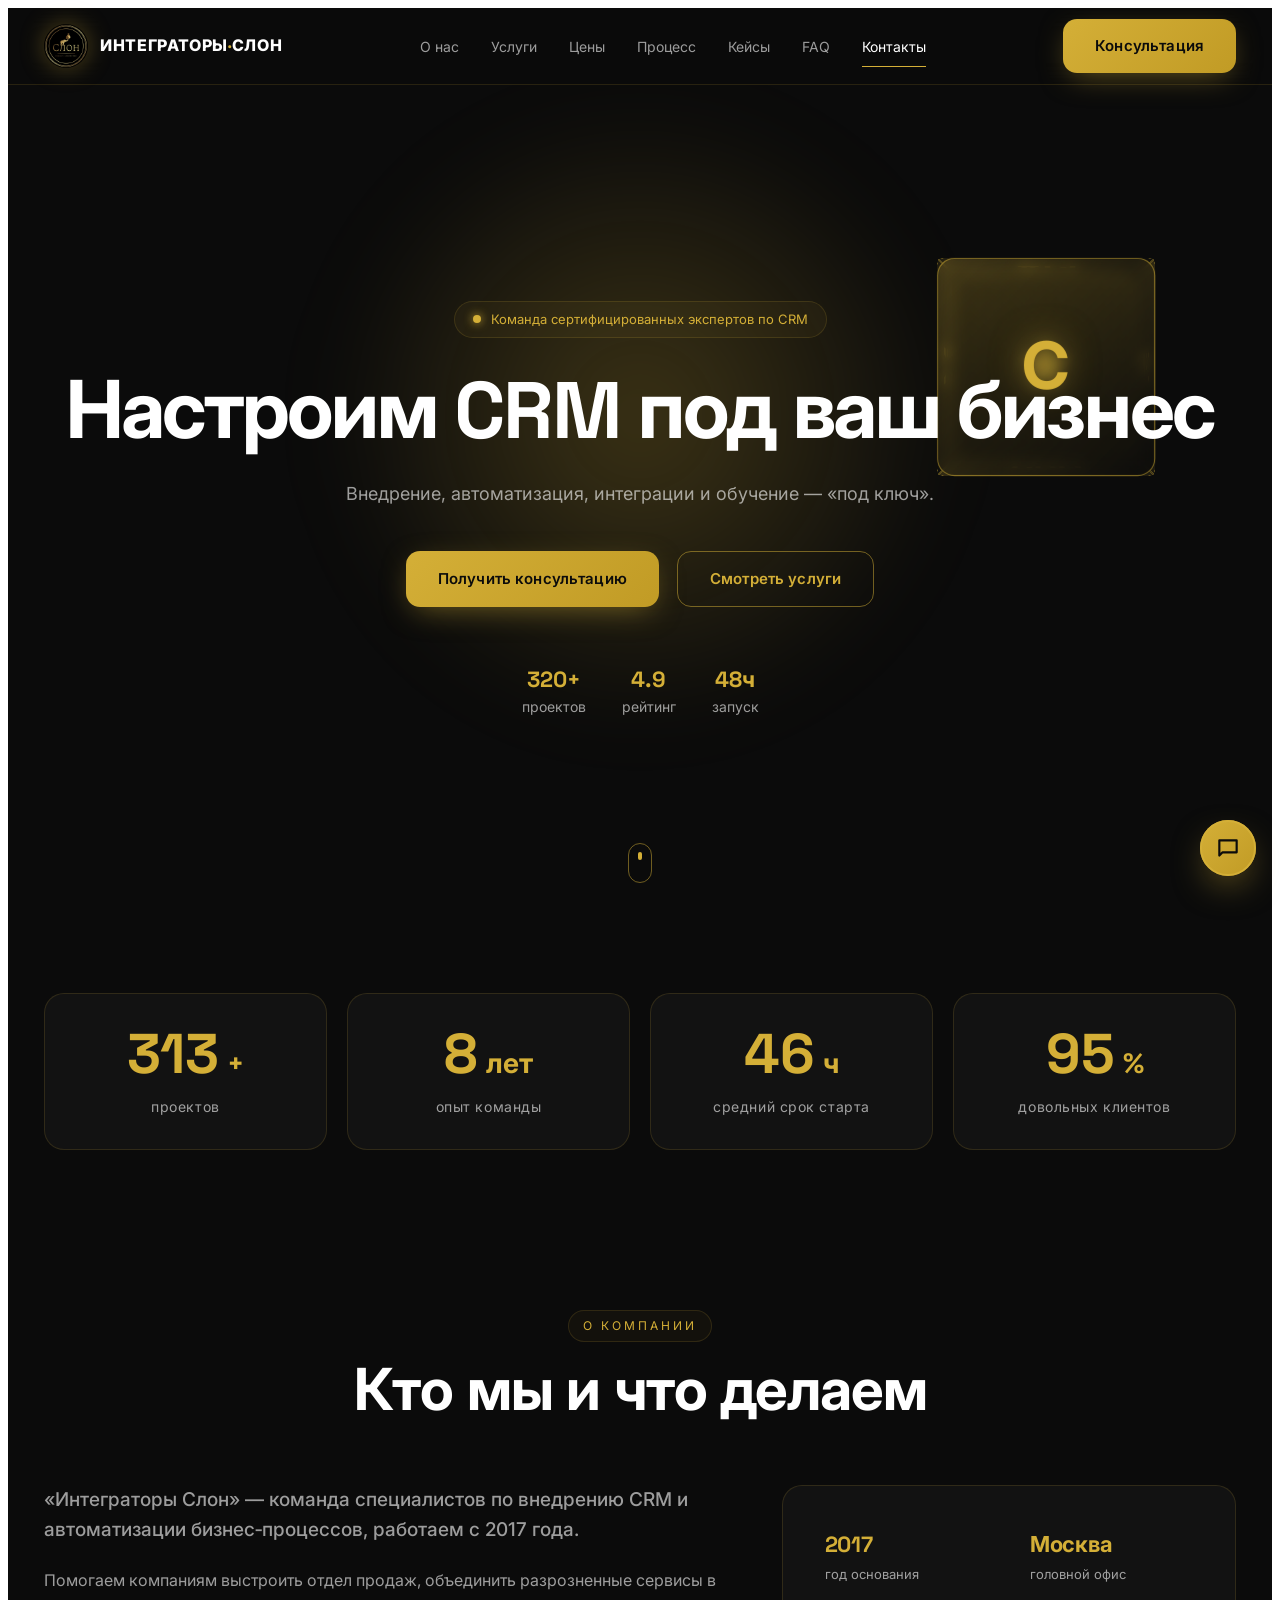
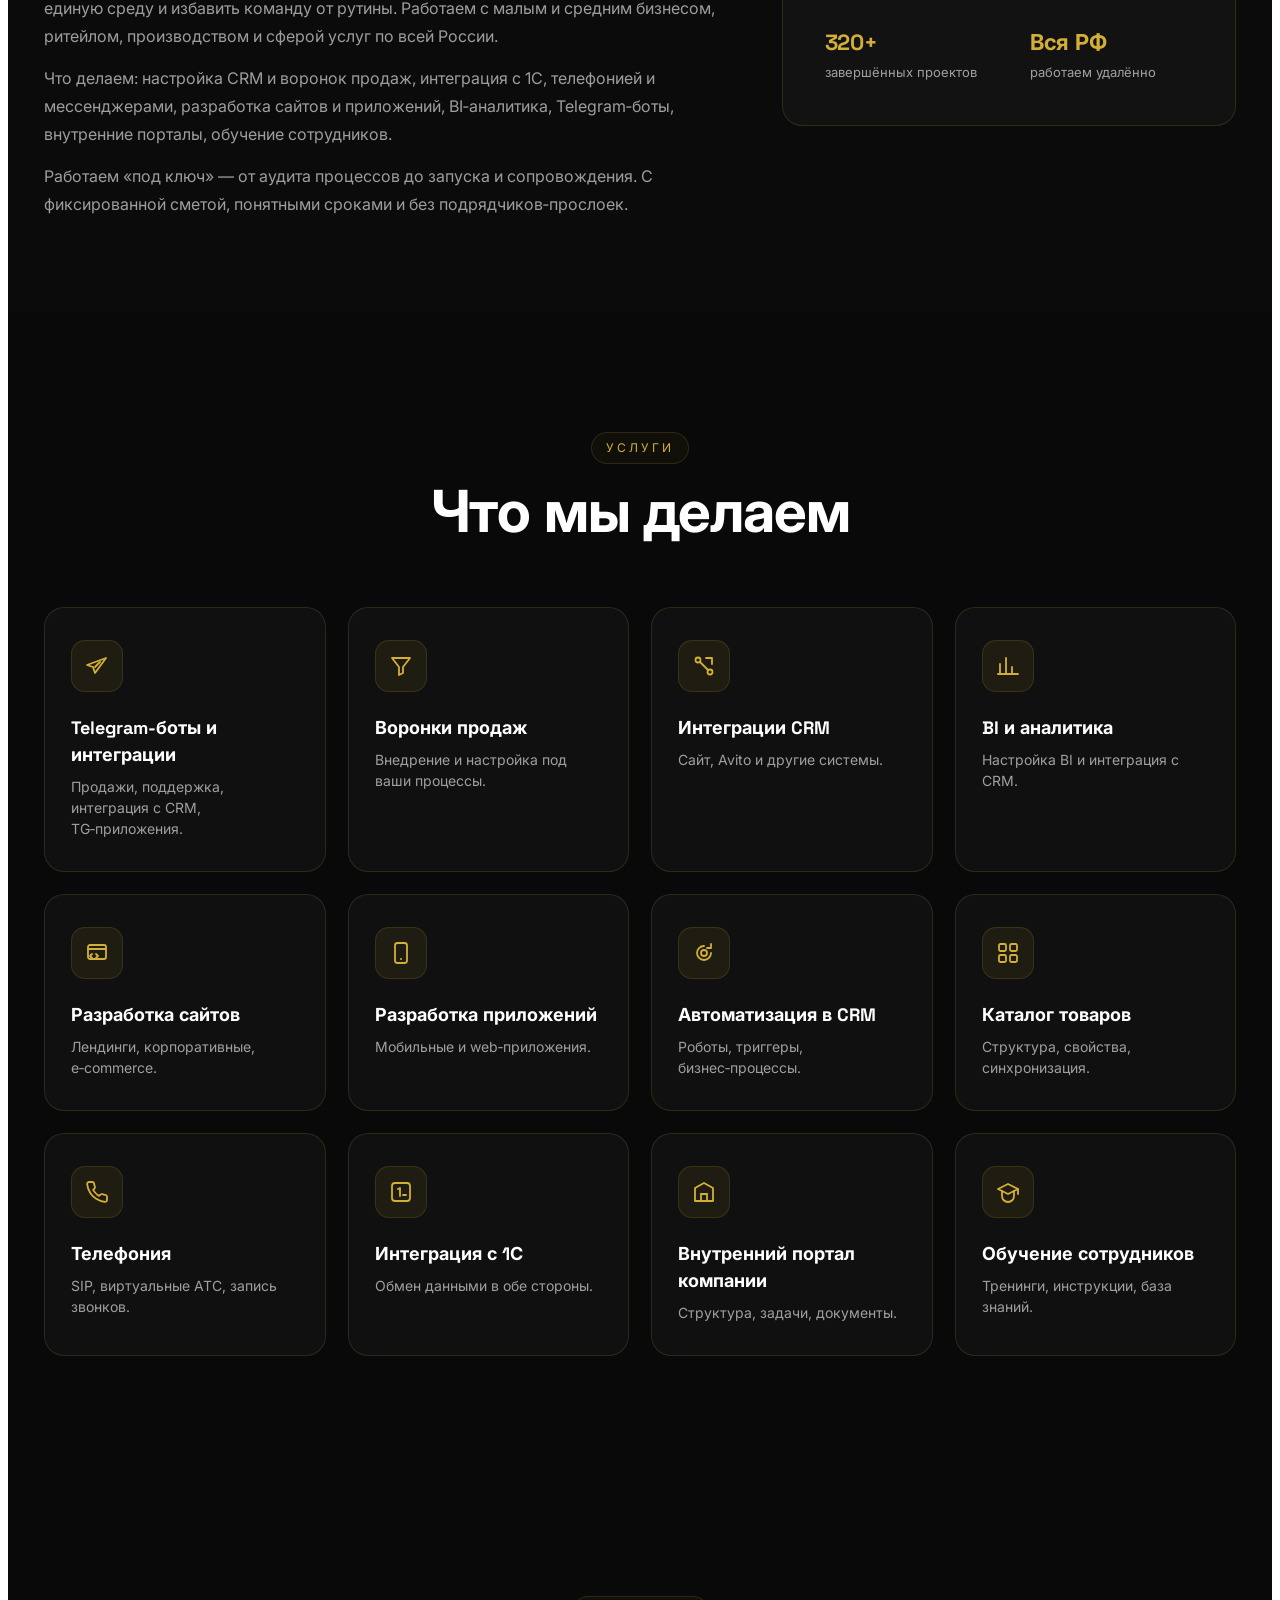
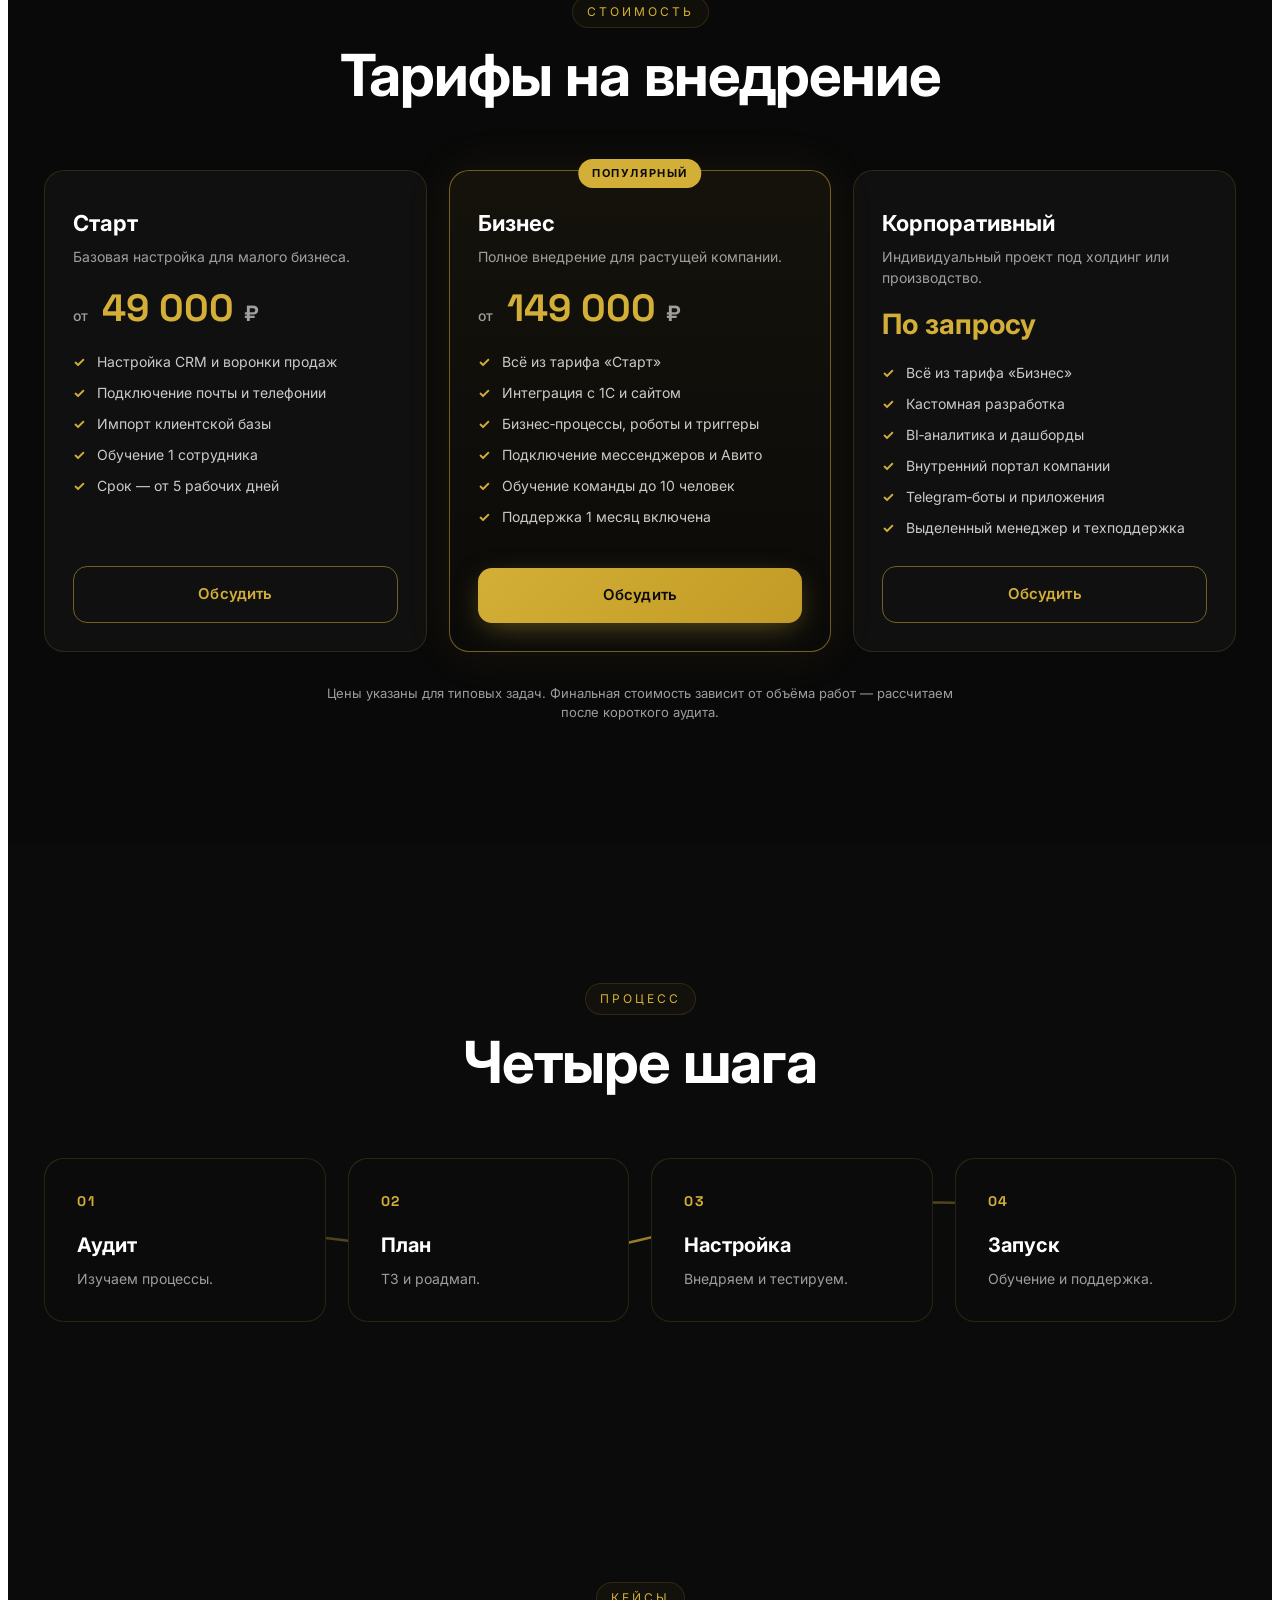
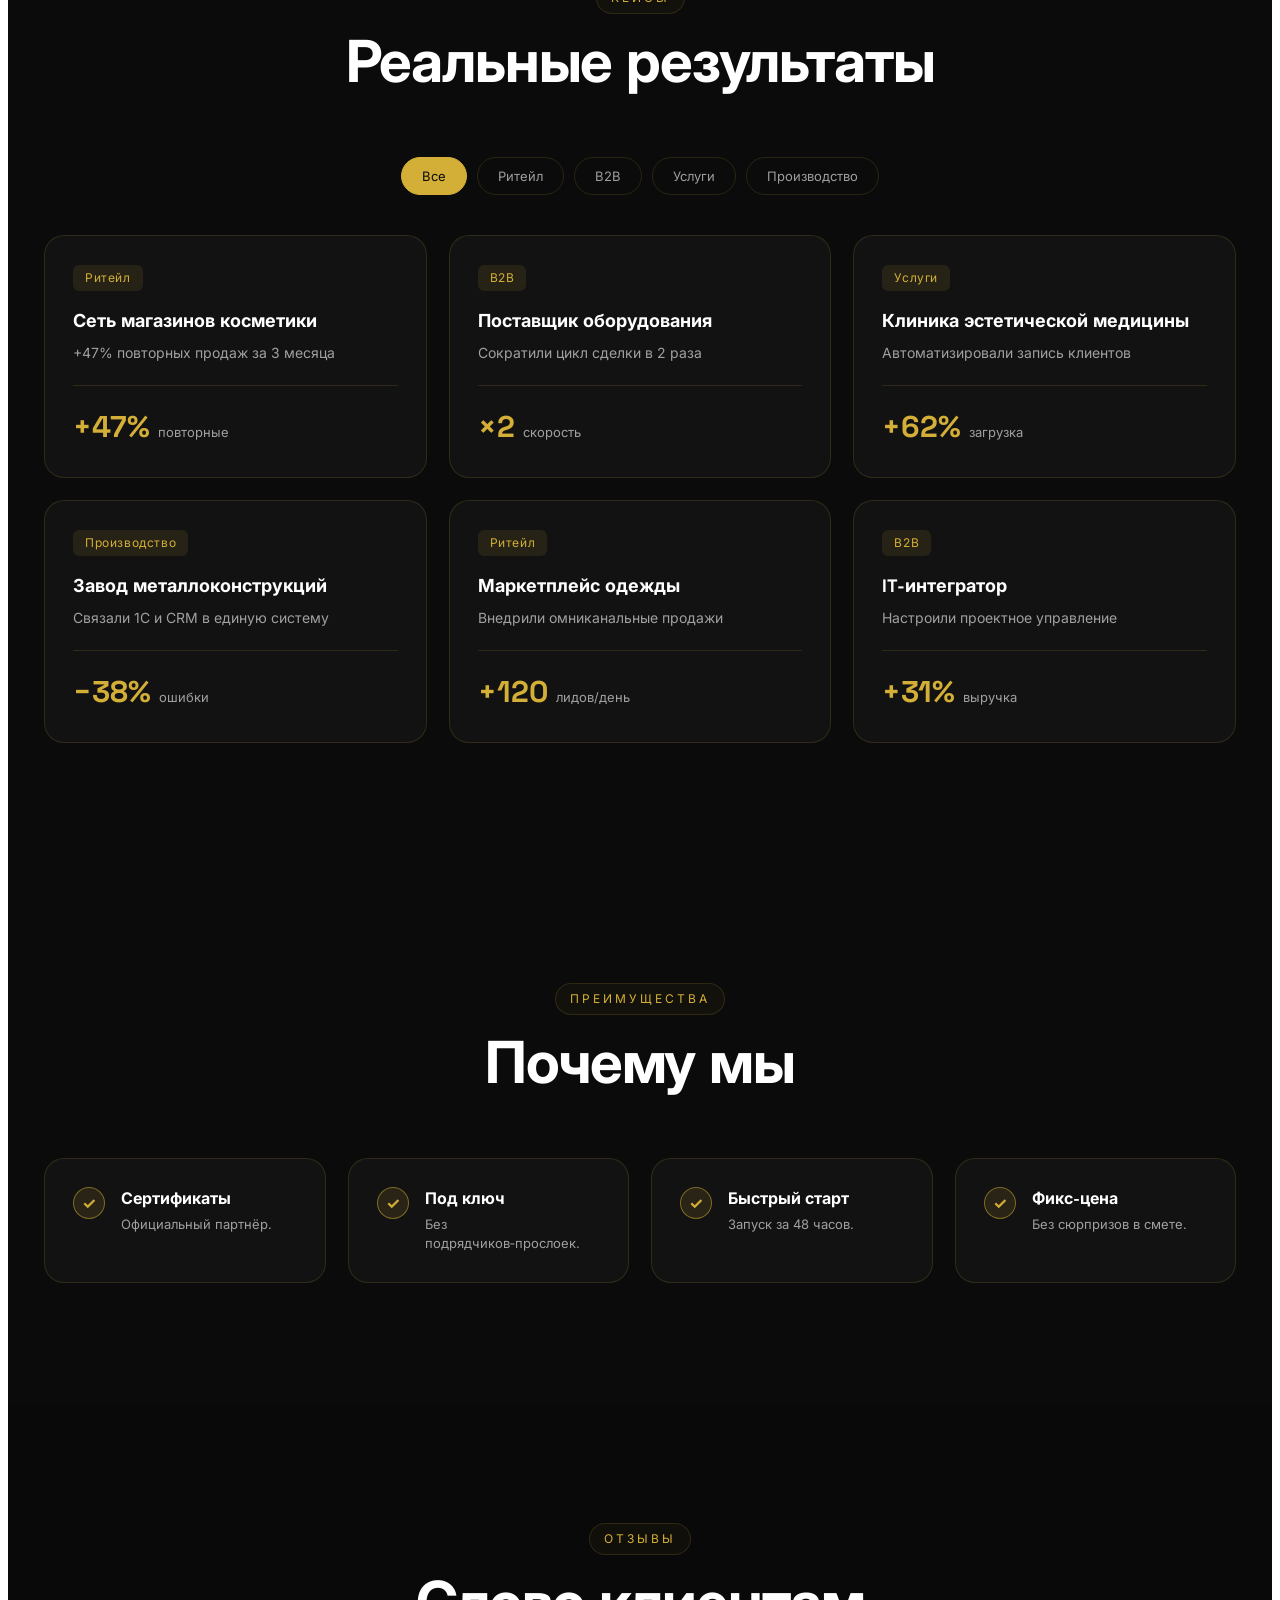
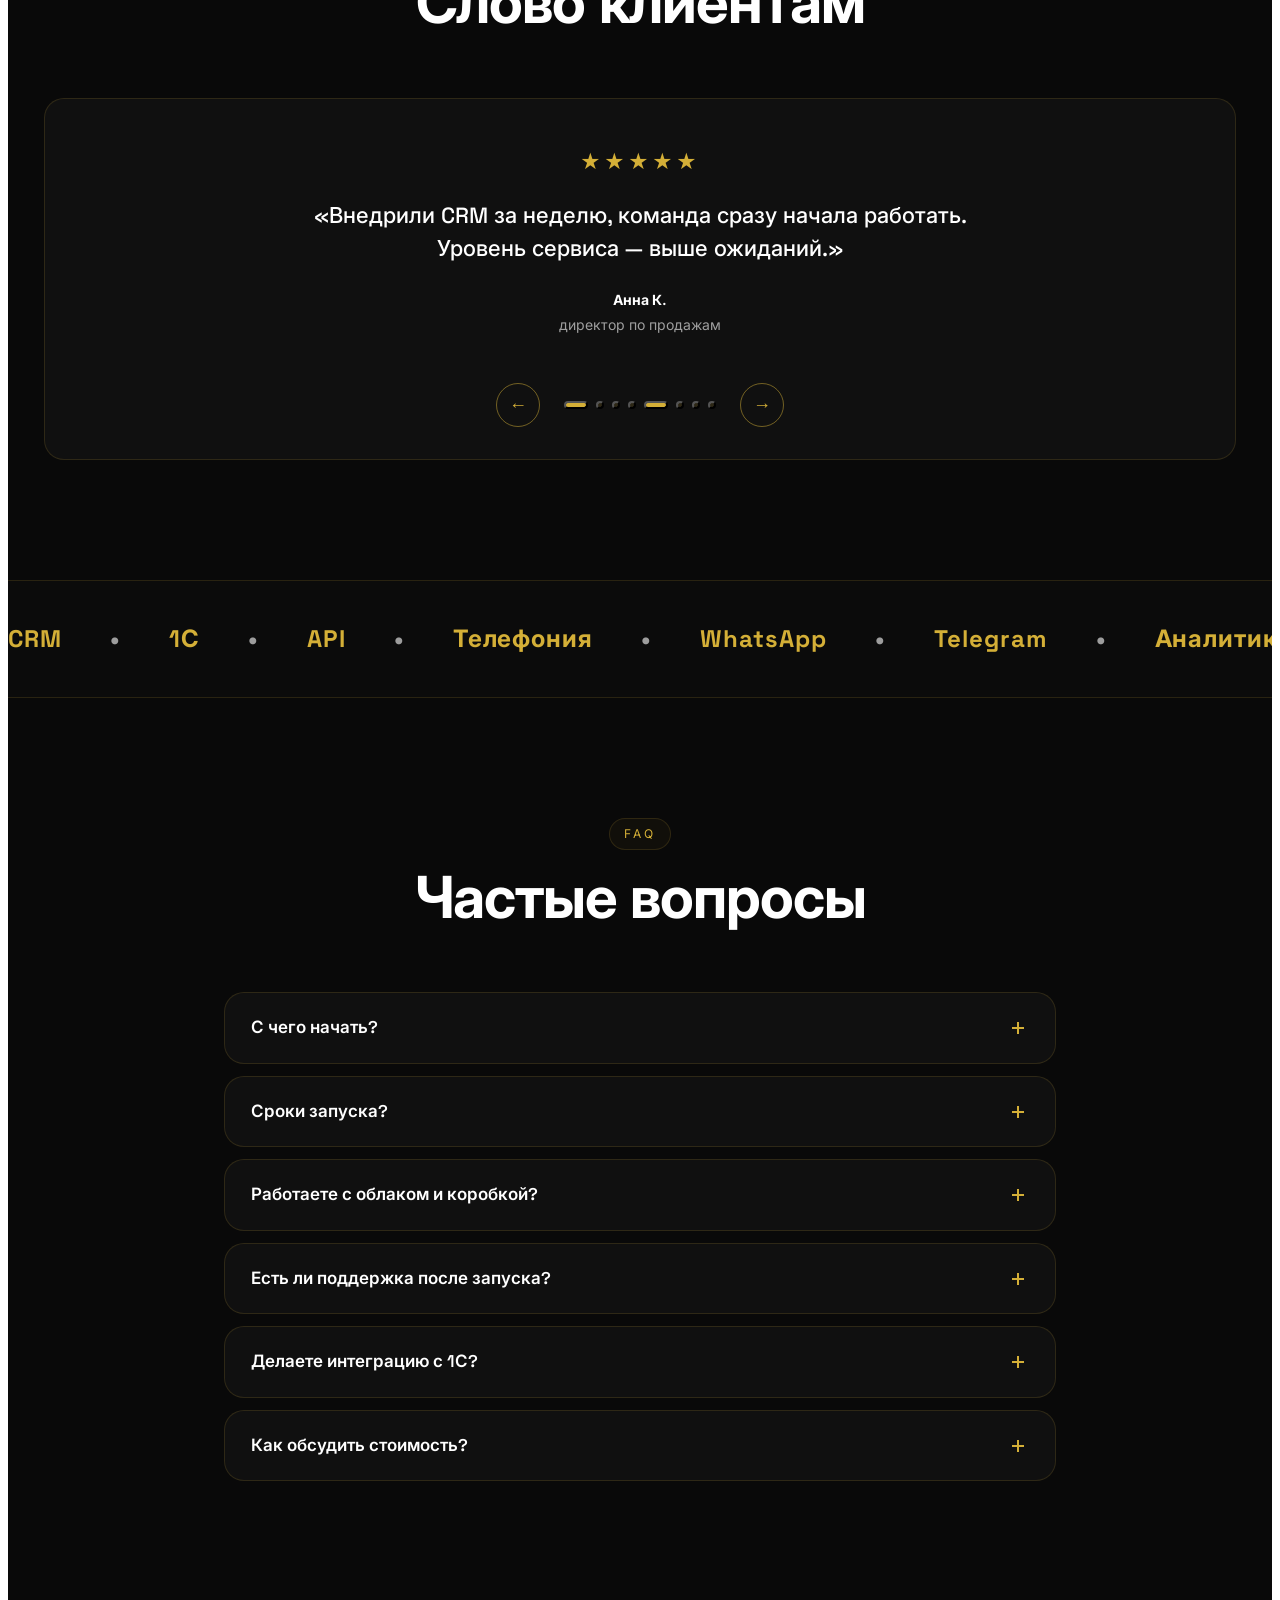
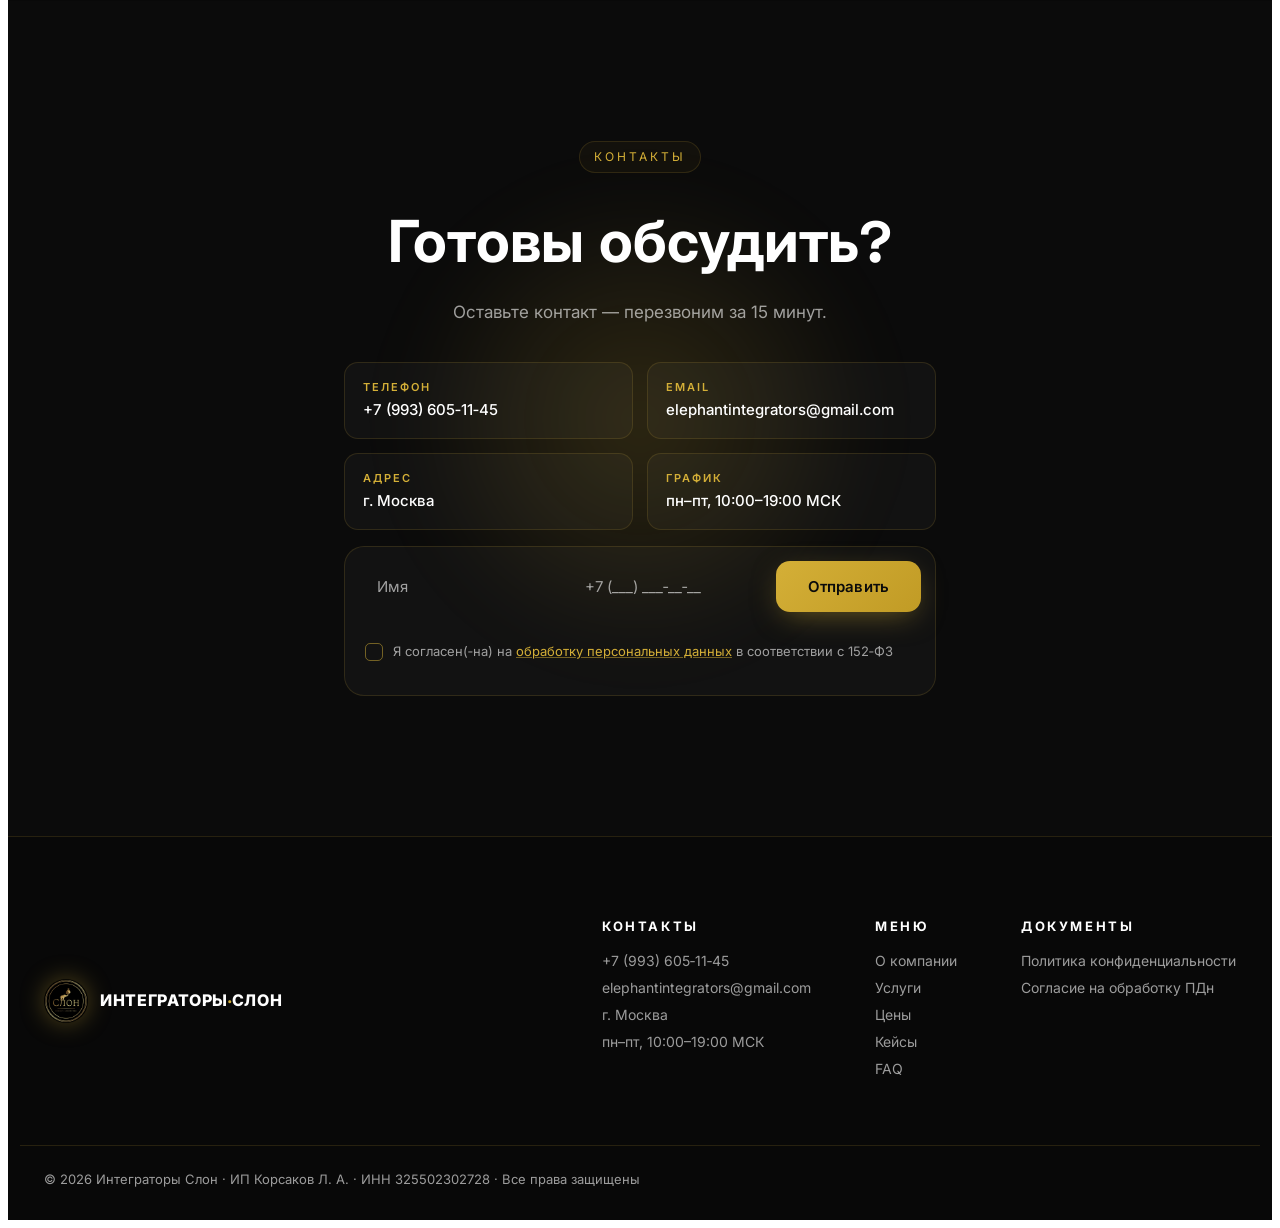
==== index.html @ 95e47799 "Add files via upload" ====
<!doctype html>
<html lang="ru">
    <head>
        <meta charset="UTF-8" />
        <meta name="viewport" content="width=device-width, initial-scale=1.0" />
        <meta
            name="description"
            content="Интеграторы Слон — внедрение и настройка CRM, автоматизация бизнес-процессов, интеграции с 1С и телефонией, разработка сайтов и приложений, обучение сотрудников."
        />
        <meta name="theme-color" content="#0B0B0B" />
        <meta name="yandex-verification" content="e3dbb42429a8b015" />
        <title>Интеграторы Слон — внедрение CRM и автоматизация бизнеса</title>
        <link
            rel="icon"
            href="data:image/svg+xml,%3Csvg xmlns='http://www.w3.org/2000/svg' viewBox='0 0 24 24'%3E%3Crect width='24' height='24' rx='6' fill='%23D4AF37'/%3E%3Ctext x='12' y='17' font-family='Inter,sans-serif' font-size='14' font-weight='800' text-anchor='middle' fill='%230B0B0B'%3EС%3C/text%3E%3C/svg%3E"
        />
        <link rel="preconnect" href="https://fonts.googleapis.com" />
        <link rel="preconnect" href="https://fonts.gstatic.com" crossorigin />
        <link
            href="https://fonts.googleapis.com/css2?family=Inter:wght@300;400;500;600;700;800&family=Space+Grotesk:wght@500;600;700&display=swap"
            rel="stylesheet"
        />
        <style>
:root {
  --bg: #0B0B0B;
  --bg-soft: #090909;
  --bg-card: rgba(255, 255, 255, 0.03);
  --gold: #D4AF37;
  --gold-2: #f5cf4c;
  --gold-soft: rgba(212, 175, 55, 0.5);
  --gold-line: rgba(212, 175, 55, 0.15);
  --text: #ffffff;
  --text-dim: rgba(255, 255, 255, 0.6);
  --radius-lg: 20px;
  --radius-md: 14px;
  --ease: cubic-bezier(.25,.8,.25,1);
  --ease-out: cubic-bezier(0.16, 1, 0.3, 1);
  --display: 'Space Grotesk', 'Inter', sans-serif;
}

#slb-app * {
 box-sizing: border-box; margin: 0; padding: 0; min-width: 0; }

#slb-app {
 scroll-behavior: smooth; overflow-x: clip; }

#slb-app {

  font-family: 'Inter', sans-serif;
  background: var(--bg);
  color: var(--text);
  font-size: 16px;
  line-height: 1.55;
  overflow-x: clip;
  cursor: none;
  width: 100%;
  max-width: 100vw;
}

@media (hover: none) { #slb-app {
 cursor: auto; }
 }
#slb-app a {
 color: inherit; text-decoration: none; }

#slb-app img,
#slb-app svg {
 display: block; max-width: 100%; }

#slb-app .container {
 max-width: 1240px; margin: 0 auto; padding: 0 24px; }

:focus-visible {
 outline: 2px solid var(--gold); outline-offset: 3px; border-radius: 4px; }

::selection {
 background: var(--gold); color: #0b0b0b; }


/* ===== Scrollbars — themed to match the site everywhere ===== */
#slb-app * {
 scrollbar-width: thin; scrollbar-color: var(--gold-soft) var(--bg-soft); }

#slb-app ::-webkit-scrollbar {
 width: 10px; height: 10px; }

#slb-app ::-webkit-scrollbar-track {
 background: var(--bg-soft); }

#slb-app ::-webkit-scrollbar-thumb {
 background: var(--gold-soft); border-radius: 10px; border: 2px solid var(--bg-soft); background-clip: padding-box; }

#slb-app ::-webkit-scrollbar-thumb:hover {
 background: var(--gold); }

#slb-app ::-webkit-scrollbar-corner {
 background: var(--bg-soft); }


/* ===== Skip-link ===== */
.skip-link {

  position: absolute; top: -100px; left: 16px; z-index: 9999;
  background: var(--gold); color: #0b0b0b; padding: 10px 16px;
  border-radius: 8px; font-weight: 700;
  transition: top .25s;
}

.skip-link:focus {
 top: 12px; }


/* ===== Preloader ===== */
#slb-app .preloader {

  position: fixed; inset: 0; z-index: 9000;
  background: var(--bg);
  display: flex; flex-direction: column; align-items: center; justify-content: center;
  gap: 18px;
  transition: opacity .6s var(--ease), visibility .6s;
}

#slb-app .preloader.hidden {
 opacity: 0; visibility: hidden; pointer-events: none; }

#slb-app .preloader__logo {

  width: 84px; height: 84px; border-radius: 50%;
  background: #0b0b0b url('[data-uri]') center/cover no-repeat;
  box-shadow: 0 0 50px rgba(212,175,55,.5);
  animation: bounce 1.2s ease-in-out infinite;
}

#slb-app .preloader__mark {
 display: none; }

#slb-app .preloader__bar {

  width: 220px; height: 3px; background: rgba(255,255,255,.08); border-radius: 4px; overflow: hidden;
}

#slb-app .preloader__fill {

  height: 100%; width: 0;
  background: linear-gradient(90deg, var(--gold), var(--gold-2));
  transition: width .15s linear;
}

#slb-app .preloader__txt {
 color: var(--text-dim); font-size: 13px; letter-spacing: .2em; }

@keyframes bounce { 0%,100%{transform:translateY(0);} 50%{transform:translateY(-8px);} }

/* ===== Scroll progress ===== */
.scroll-progress {

  position: fixed; top: 0; left: 0; height: 3px;
  width: 0%; z-index: 100;
  background: linear-gradient(90deg, var(--gold), var(--gold-2));
  box-shadow: 0 0 10px var(--gold);
  transition: width .1s linear;
}


/* ===== Custom cursor ===== */
.cursor {
 position: fixed; top: 0; left: 0; pointer-events: none; z-index: 9999; mix-blend-mode: difference; }

.cursor__dot {

  position: absolute; width: 6px; height: 6px; border-radius: 50%; background: var(--gold);
  transform: translate(-50%, -50%);
  transition: transform .15s var(--ease);
}

.cursor__ring {

  position: absolute; width: 36px; height: 36px; border-radius: 50%;
  border: 1.5px solid var(--gold);
  transform: translate(-50%, -50%);
  transition: width .3s var(--ease), height .3s var(--ease), border-color .3s, background .3s;
}

.cursor.is-hover .cursor__ring {
 width: 60px; height: 60px; background: rgba(212,175,55,.12); }

.cursor.is-down .cursor__dot {
 transform: translate(-50%, -50%) scale(2); }

@media (hover: none) { .cursor {
 display: none; }
 }

/* ===== Background ===== */
#slb-app .bg-grid {

  position: fixed; inset: 0; z-index: 0; pointer-events: none;
  background-image:
    linear-gradient(rgba(212,175,55,.04) 1px, transparent 1px),
    linear-gradient(90deg, rgba(212,175,55,.04) 1px, transparent 1px);
  background-size: 60px 60px;
  -webkit-mask-image: radial-gradient(ellipse at center, black 30%, transparent 70%);
  mask-image: radial-gradient(ellipse at center, black 30%, transparent 70%);
}

#slb-app .bg-mesh {
 position: fixed; inset: 0; z-index: 0; pointer-events: none; overflow: hidden; filter: blur(40px); will-change: auto; }

#slb-app .bg-mesh span {

  position: absolute; width: 460px; height: 460px; border-radius: 50%;
  opacity: .22; will-change: transform;
}

#slb-app .bg-mesh span:nth-child(1) {
 background: radial-gradient(circle, var(--gold), transparent); top: -10%; left: -10%; animation: drift 60s ease-in-out infinite; }

#slb-app .bg-mesh span:nth-child(2) {
 background: radial-gradient(circle, #7a5d12, transparent); bottom: -10%; right: -10%; animation: drift 75s ease-in-out infinite reverse; }

#slb-app .bg-mesh span:nth-child(3) {
 display: none; }

@keyframes drift {
  0%,100% { transform: translate(0,0); }
  50% { transform: translate(60px, 40px); }
}
#slb-app #particles {

  position: fixed; inset: 0; width: 100%; height: 100%;
  z-index: 0; pointer-events: none;
}

#slb-app header,
#slb-app section,
#slb-app footer {
 position: relative; z-index: 1; }

#slb-app main {
 overflow-x: clip; display: block; }

#slb-app section {
 overflow-x: clip; }


/* ===== Header ===== */
#slb-app .header {

  position: sticky; top: 0; z-index: 50;
  background: rgba(11, 11, 11, 0.7);
  backdrop-filter: blur(14px);
  -webkit-backdrop-filter: blur(14px);
  border-bottom: 1px solid var(--gold-line);
  transition: padding .3s;
}

#slb-app .header.is-scrolled {
 background: rgba(11,11,11,.92); }

#slb-app .header__inner {

  display: flex; align-items: center; justify-content: space-between;
  height: 76px;
}

#slb-app .logo {
 display: flex; align-items: center; gap: 12px; font-weight: 800; letter-spacing: .04em; font-family: var(--display); min-width: 0; }

#slb-app .logo__mark {

  width: 44px; height: 44px; border-radius: 50%;
  background: #0b0b0b url('[data-uri]') center/cover no-repeat;
  box-shadow: 0 0 24px rgba(212,175,55,.35);
  flex-shrink: 0;
  display: block;
}

#slb-app .logo__text {
 font-size: 16px; white-space: nowrap; overflow: hidden; text-overflow: ellipsis; }

#slb-app .logo__dot {
 color: var(--gold); }


#slb-app .nav {
 display: flex; gap: 32px; }

#slb-app .nav a {

  font-size: 14px; color: var(--text-dim); position: relative;
  transition: color .3s var(--ease);
  padding: 4px 0;
}

#slb-app .nav a::after {

  content:''; position:absolute; left:0; right:0; bottom:-6px;
  height:1px; background: var(--gold); transform: scaleX(0); transform-origin: left;
  transition: transform .35s var(--ease);
}

#slb-app .nav a:hover,
#slb-app .nav a.is-active {
 color: var(--text); }

#slb-app .nav a:hover::after,
#slb-app .nav a.is-active::after {
 transform: scaleX(1); }


#slb-app .burger {
 display:none; width:36px; height:36px; background:none; border:none; cursor:pointer; }

#slb-app .burger span {
 display:block; height:2px; background: var(--gold); margin:5px 4px; transition: .3s; }

#slb-app .burger.is-open span:nth-child(1) {
 transform: translateY(7px) rotate(45deg); }

#slb-app .burger.is-open span:nth-child(2) {
 opacity: 0; }

#slb-app .burger.is-open span:nth-child(3) {
 transform: translateY(-7px) rotate(-45deg); }


/* ===== Buttons ===== */
#slb-app .btn {

  display: inline-flex; align-items: center; justify-content: center;
  padding: 16px 32px; border-radius: var(--radius-md);
  font-weight: 600; font-size: 15px; letter-spacing: .01em;
  cursor: pointer; border: none; position: relative; overflow: hidden;
  transition: transform .3s var(--ease), box-shadow .3s var(--ease);
  font-family: inherit;
}

#slb-app .btn--primary {

  background: linear-gradient(135deg, var(--gold), #c19b25);
  color: #0b0b0b;
  box-shadow: 0 8px 30px -8px rgba(212,175,55,.5);
}

#slb-app .btn--primary:hover {

  box-shadow: 0 14px 40px -8px rgba(212,175,55,.7);
}

#slb-app .btn--ghost {

  background: transparent; color: var(--gold);
  border: .8px solid var(--gold-soft);
}

#slb-app .btn--ghost:hover {

  background: rgba(212,175,55,.08);
}

#slb-app .btn:disabled {
 opacity: .5; cursor: not-allowed; }

#slb-app .btn::after {

  content:''; position:absolute; left:var(--rx,50%); top:var(--ry,50%);
  width:0; height:0; border-radius:50%;
  background: rgba(255,255,255,.35);
  transform: translate(-50%,-50%);
  transition: width .6s ease, height .6s ease, opacity .8s ease;
  opacity: 0;
}

#slb-app .btn:active::after {
 width: 400px; height: 400px; opacity: 1; transition: 0s; }


/* ===== Section common ===== */
#slb-app section {
 padding: 120px 0; }

#slb-app .section-head {
 text-align: center; margin-bottom: 64px; }

#slb-app .section-head h2 {

  font-family: var(--display);
  font-size: clamp(34px, 5vw, 58px);
  font-weight: 700; line-height: 1.05; letter-spacing: -.02em;
}

#slb-app .eyebrow {

  display: inline-block; font-size: 12px; letter-spacing: .25em; text-transform: uppercase;
  color: var(--gold); margin-bottom: 18px;
  padding: 6px 14px; border: .8px solid var(--gold-line); border-radius: 999px;
  background: rgba(212,175,55,.04);
}

#slb-app .grad {

  background: linear-gradient(120deg, var(--gold), #fff3b0, var(--gold));
  background-size: 200% auto;
  -webkit-background-clip: text;
  background-clip: text;
  color: transparent;
  animation: shine 5s linear infinite;
}

@keyframes shine { to { background-position: 200% center; } }

/* ===== Hero ===== */
#slb-app .hero {

  padding: 140px 0 120px;
  text-align: center;
  min-height: 92vh;
  display: flex; align-items: center;
  overflow: hidden;
  perspective: 1500px;
}

#slb-app .hero__inner {
 width: 100%; position: relative; z-index: 2; }

#slb-app .hero__glow {

  position: absolute; left: 50%; top: 40%;
  width: 900px; height: 900px; transform: translate(-50%, -50%);
  background: radial-gradient(closest-side, rgba(212,175,55,.25), transparent 70%);
  filter: blur(40px);
  z-index: 0;
  animation: pulse 6s ease-in-out infinite;
}

@keyframes pulse { 0%,100%{ transform:translate(-50%,-50%) scale(1);} 50%{ transform:translate(-50%,-50%) scale(1.15);} }

/* 3D Cube */
#slb-app .cube-stage {

  position: absolute; right: 10%; top: 22%;
  width: 200px; height: 200px;
  perspective: 1200px;
  z-index: 1;
}

#slb-app .cube {

  position: relative; width: 200px; height: 200px;
  transform-style: preserve-3d;
  animation: cubeRotate 18s linear infinite;
}

@keyframes cubeRotate {
  0% { transform: rotateX(-15deg) rotateY(0); }
  100% { transform: rotateX(-15deg) rotateY(360deg); }
}
#slb-app .cube__face {

  position: absolute; width: 200px; height: 200px;
  display: grid; place-items: center;
  background: linear-gradient(135deg, rgba(212,175,55,.18), rgba(11,11,11,.85));
  border: 1px solid var(--gold-soft);
  font-family: var(--display); font-weight: 700; font-size: 60px;
  color: var(--gold);
  text-shadow: 0 0 30px rgba(212,175,55,.5);
  backdrop-filter: blur(6px);
  border-radius: 16px;
}

#slb-app .cube__face--front {
 transform: translateZ(100px); }

#slb-app .cube__face--back {
 transform: rotateY(180deg) translateZ(100px); }

#slb-app .cube__face--right {
 transform: rotateY(90deg)   translateZ(100px); font-size: 38px; }

#slb-app .cube__face--left {
 transform: rotateY(-90deg)  translateZ(100px); font-size: 50px; }

#slb-app .cube__face--top {
 transform: rotateX(90deg)   translateZ(100px); font-size: 42px; }

#slb-app .cube__face--bottom {
 transform: rotateX(-90deg)  translateZ(100px); font-size: 38px; }


#slb-app .hero__tag {

  display: inline-flex; align-items: center; gap: 10px;
  padding: 8px 18px; border-radius: 999px;
  border: .8px solid var(--gold-line);
  font-size: 13px; color: var(--gold);
  margin-bottom: 32px; background: rgba(212,175,55,.05);
}

#slb-app .hero__tag-dot {

  width: 8px; height: 8px; border-radius: 50%; background: var(--gold);
  box-shadow: 0 0 10px var(--gold);
  animation: blink 1.5s ease-in-out infinite;
}

@keyframes blink { 0%,100%{opacity:1;} 50%{opacity:.3;} }

#slb-app .hero__title {

  font-family: var(--display);
  font-size: clamp(40px, 7vw, 80px); font-weight: 700;
  line-height: 1.02; letter-spacing: -.03em; margin-bottom: 28px;
}

#slb-app .hero__title .word {
 display: inline-block; white-space: nowrap; }

#slb-app .hero__title .char {

  display: inline-block;
  opacity: 0; transform: translateY(20px);
  transition: opacity .6s var(--ease), transform .6s var(--ease);
}

#slb-app .hero__title.is-split .char {
 opacity: 1; transform: translateY(0); }

#slb-app .hero__sub {
 font-size: 18px; color: var(--text-dim); margin-bottom: 44px; }

#slb-app .hero__actions {
 display: flex; gap: 18px; justify-content: center; flex-wrap: wrap; margin-bottom: 56px; }


#slb-app .hero__mini {

  display: flex; gap: 36px; justify-content: center; flex-wrap: wrap;
  color: var(--text-dim); font-size: 14px;
}

#slb-app .hero__mini strong {
 color: var(--gold); font-family: var(--display); font-size: 22px; display: block; }


#slb-app .scroll-hint {

  position: absolute; left: 50%; bottom: 30px; transform: translateX(-50%);
  width: 24px; height: 40px; border-radius: 14px; border: 1px solid var(--gold-soft);
  z-index: 2;
}

#slb-app .scroll-hint span {

  position: absolute; left: 50%; top: 8px;
  width: 4px; height: 8px; border-radius: 2px; background: var(--gold);
  transform: translateX(-50%);
  animation: scroll-bounce 1.8s ease-in-out infinite;
}

@keyframes scroll-bounce { 0%,100% { top: 8px; opacity:1;} 50% { top: 22px; opacity:.3;} }

/* ===== Magnetic ===== */
#slb-app .magnetic {
 transition: transform .3s var(--ease); }


/* ===== Stats ===== */
#slb-app .stats {
 padding: 80px 0 60px; }

#slb-app .stats__grid {

  display: grid; grid-template-columns: repeat(4, 1fr); gap: 20px;
}

#slb-app .stat-card {

  background: var(--bg-card); border: .8px solid var(--gold-line);
  border-radius: var(--radius-lg); padding: 32px 24px;
  text-align: center; position: relative; overflow: hidden;
  transition: transform .4s var(--ease), border-color .4s var(--ease);
}

#slb-app .stat-card::before {

  content:''; position:absolute; inset:0;
  background: radial-gradient(circle at 50% 0%, rgba(212,175,55,.2), transparent 60%);
  opacity: 0; transition: opacity .4s;
}

#slb-app .stat-card:hover {
 transform: translateY(-6px); border-color: var(--gold-soft); }

#slb-app .stat-card:hover::before {
 opacity: 1; }

#slb-app .stat-card__num {

  font-family: var(--display);
  font-size: 56px; font-weight: 700; color: var(--gold); line-height: 1;
  display: inline-block;
}

#slb-app .stat-card__plus {
 display: inline-block; color: var(--gold); font-size: 28px; font-weight: 700; margin-left: 4px; font-family: var(--display); }

#slb-app .stat-card__label {
 margin-top: 12px; color: var(--text-dim); font-size: 14px; letter-spacing: .04em; }


/* ===== About ===== */
#slb-app .about {
 padding: 100px 0 80px; }

#slb-app .about__grid {

  display: grid; grid-template-columns: 1.5fr 1fr; gap: 56px; align-items: start;
}

#slb-app .about__text p {
 color: var(--text-dim); font-size: 16px; line-height: 1.75; margin-bottom: 14px; }

#slb-app .about__lead {

  color: var(--text) !important;
  font-size: 19px !important;
  font-weight: 500;
  line-height: 1.6 !important;
  margin-bottom: 20px !important;
}

#slb-app .about__facts {

  list-style: none; display: grid; grid-template-columns: 1fr 1fr; gap: 14px;
  padding: 28px; border: .8px solid var(--gold-line); border-radius: var(--radius-lg);
  background: var(--bg-card);
}

#slb-app .about__facts li {

  display: flex; flex-direction: column; gap: 4px;
  padding: 14px;
}

#slb-app .about__facts b {

  font-family: var(--display); font-size: 22px; font-weight: 700; color: var(--gold);
  letter-spacing: -.01em;
}

#slb-app .about__facts span {
 color: var(--text-dim); font-size: 13px; }


/* ===== Pricing ===== */
#slb-app .pricing {
 background: var(--bg-soft); }

#slb-app .pricing__grid {

  display: grid; grid-template-columns: repeat(3, 1fr); gap: 22px;
  align-items: stretch;
}

#slb-app .tariff {

  position: relative;
  background: var(--bg-card); border: .8px solid var(--gold-line);
  border-radius: var(--radius-lg); padding: 36px 28px 28px;
  display: flex; flex-direction: column;
  transition: transform .4s var(--ease), border-color .4s var(--ease);
}

#slb-app .tariff:hover {
 transform: translateY(-4px); border-color: var(--gold-soft); }

#slb-app .tariff--featured {

  border-color: var(--gold-soft);
  background: linear-gradient(180deg, rgba(212,175,55,.06), rgba(212,175,55,.01));
  box-shadow: 0 0 50px rgba(212,175,55,.08);
}

#slb-app .tariff__badge {

  position: absolute; top: -12px; left: 50%; transform: translateX(-50%);
  background: var(--gold); color: #0b0b0b;
  font-size: 11px; font-weight: 700; letter-spacing: .14em; text-transform: uppercase;
  padding: 6px 14px; border-radius: 100px;
}

#slb-app .tariff__name {

  font-family: var(--display); font-size: 22px; font-weight: 700;
  margin-bottom: 6px;
}

#slb-app .tariff__desc {
 color: var(--text-dim); font-size: 14px; margin-bottom: 22px; }

#slb-app .tariff__price {

  font-family: var(--display); font-size: 38px; font-weight: 700; color: var(--gold);
  line-height: 1; margin-bottom: 24px;
}

#slb-app .tariff__price--text {
 font-size: 28px; }

#slb-app .tariff__from {
 font-size: 14px; color: var(--text-dim); font-weight: 500; margin-right: 4px; }

#slb-app .tariff__cur {
 font-size: 22px; color: var(--text-dim); }

#slb-app .tariff__list {

  list-style: none; padding: 0; margin: 0 0 28px;
  display: flex; flex-direction: column; gap: 10px;
  flex: 1;
}

#slb-app .tariff__list li {

  position: relative; padding-left: 24px;
  color: rgba(255,255,255,.78); font-size: 14px; line-height: 1.5;
}

#slb-app .tariff__list li::before {

  content: '✓'; position: absolute; left: 0; top: 0;
  color: var(--gold); font-weight: 700;
}

#slb-app .tariff .btn {
 width: 100%; justify-content: center; text-align: center; }

#slb-app .pricing__note {

  text-align: center; color: var(--text-dim); font-size: 13px;
  margin-top: 32px;
  max-width: 640px; margin-left: auto; margin-right: auto;
}


/* ===== Contacts block (in CTA) ===== */
#slb-app .contacts {

  list-style: none; padding: 0; margin: 32px 0 0;
  display: grid; grid-template-columns: repeat(2, 1fr); gap: 14px;
  text-align: left;
}

#slb-app .contacts li {

  padding: 16px 18px;
  background: var(--bg-card); border: .8px solid var(--gold-line);
  border-radius: var(--radius-md);
  display: flex; flex-direction: column; gap: 4px;
}

#slb-app .contacts__lbl {

  font-size: 11px; letter-spacing: .18em; text-transform: uppercase;
  color: var(--gold); font-weight: 600;
}

#slb-app .contacts__val {

  font-size: 15px; color: var(--text); font-weight: 500;
  transition: color .25s;
}

#slb-app a.contacts__val:hover {
 color: var(--gold); }


/* ===== Services ===== */
#slb-app .services {
 background: var(--bg-soft); }

#slb-app .services__grid {

  display: grid; grid-template-columns: repeat(4, 1fr); gap: 22px;
}

#slb-app .srv {

  background: var(--bg-card); border: .8px solid var(--gold-line);
  border-radius: var(--radius-lg); padding: 32px 26px;
  position: relative; overflow: hidden;
  transition: transform .5s var(--ease), border-color .4s var(--ease), background .4s var(--ease);
  transform-style: preserve-3d;
  cursor: none;
}

#slb-app .srv::before {

  content:''; position:absolute;
  width: 250px; height: 250px; border-radius: 50%;
  left: var(--mx, -100px); top: var(--my, -100px);
  background: radial-gradient(circle, rgba(212,175,55,.25), transparent 60%);
  opacity: 0; transition: opacity .4s;
  pointer-events: none;
}

#slb-app .srv:hover {
 border-color: var(--gold-soft); background: rgba(212,175,55,.04); }

#slb-app .srv:hover::before {
 opacity: 1; }

#slb-app .srv__icon {

  width: 52px; height: 52px; border-radius: 14px;
  background: rgba(212,175,55,.08); border: .8px solid var(--gold-line);
  display: grid; place-items: center; color: var(--gold);
  margin-bottom: 22px;
  transition: transform .4s var(--ease);
}

#slb-app .srv:hover .srv__icon {
 transform: rotate(-8deg) scale(1.08); }

#slb-app .srv__icon svg {
 width: 24px; height: 24px; }

#slb-app .srv h3 {
 font-family: var(--display); font-size: 18px; font-weight: 700; margin-bottom: 8px; }

#slb-app .srv p {
 color: var(--text-dim); font-size: 14px; }

#slb-app .srv__arrow {

  position: absolute; right: 24px; bottom: 22px;
  color: var(--gold); font-size: 20px;
  opacity: 0; transform: translateX(-8px);
  transition: opacity .3s, transform .3s;
}

#slb-app .srv:hover .srv__arrow {
 opacity: 1; transform: translateX(0); }


/* ===== Process ===== */
#slb-app .process {
 padding: 140px 0; }

#slb-app .process__wrap {
 position: relative; }

#slb-app .process__svg {
 position: absolute; left: 0; right: 0; top: 50%; height: 100px; transform: translateY(-50%); width: 100%; z-index: 0; }

#slb-app .process__grid {

  display: grid; grid-template-columns: repeat(4, 1fr); gap: 22px;
  position: relative; z-index: 2;
}

#slb-app .step {

  background: var(--bg);
  border: .8px solid var(--gold-line);
  border-radius: var(--radius-lg); padding: 32px;
  position: relative;
  transition: transform .4s var(--ease);
}

#slb-app .step:hover {
 transform: translateY(-6px); }

#slb-app .step__num {

  font-family: var(--display);
  font-size: 14px; font-weight: 700; letter-spacing: .12em;
  color: var(--gold); margin-bottom: 18px;
}

#slb-app .step h3 {
 font-family: var(--display); font-size: 20px; font-weight: 700; margin-bottom: 8px; }

#slb-app .step p {
 color: var(--text-dim); font-size: 14px; }

#slb-app .step::before {

  content:''; position: absolute; top:-1px; left:-1px;
  width:60px; height:60px; border-radius: 20px 0 60px 0;
  background: linear-gradient(135deg, rgba(212,175,55,.25), transparent);
  z-index: -1;
}


/* ===== Pricing ===== */
#slb-app .pricing {
 background: var(--bg-soft); }

#slb-app .pricing__toggle {

  display: inline-flex; position: relative; margin: 0 auto 56px; left: 50%; transform: translateX(-50%);
  background: var(--bg-card); border: .8px solid var(--gold-line);
  border-radius: 999px; padding: 6px;
}

#slb-app .pricing__opt {

  position: relative; z-index: 2;
  background: transparent; border: none; cursor: pointer;
  color: var(--text-dim); padding: 10px 24px; border-radius: 999px;
  font-family: inherit; font-size: 14px; font-weight: 600;
  transition: color .3s;
}

#slb-app .pricing__opt.is-active {
 color: #0b0b0b; }

#slb-app .pricing__slider {

  position: absolute; top: 6px; left: 6px;
  height: calc(100% - 12px); width: calc(50% - 6px);
  background: linear-gradient(135deg, var(--gold), #c19b25);
  border-radius: 999px;
  transition: transform .35s var(--ease);
  z-index: 1;
}

#slb-app .pricing__toggle.year .pricing__slider {
 transform: translateX(100%); }

#slb-app .pricing__grid {

  display: grid; grid-template-columns: repeat(3, 1fr); gap: 22px;
  align-items: stretch;
}

#slb-app .plan {

  background: var(--bg-card); border: .8px solid var(--gold-line);
  border-radius: var(--radius-lg); padding: 36px 30px;
  position: relative; overflow: hidden;
  display: flex; flex-direction: column;
  transition: transform .4s var(--ease), border-color .4s;
}

#slb-app .plan:hover {
 transform: translateY(-6px); border-color: var(--gold-soft); }

#slb-app .plan--featured {

  border-color: var(--gold-soft);
  background: linear-gradient(180deg, rgba(212,175,55,.07), var(--bg-card));
  box-shadow: 0 30px 80px -40px rgba(212,175,55,.4);
}

#slb-app .plan__badge {

  position: absolute; top: 18px; right: 18px;
  background: var(--gold); color: #0b0b0b;
  font-size: 11px; font-weight: 700; letter-spacing: .1em; text-transform: uppercase;
  padding: 4px 10px; border-radius: 6px;
}

#slb-app .plan__head h3 {
 font-family: var(--display); font-size: 24px; font-weight: 700; }

#slb-app .plan__note {
 color: var(--text-dim); font-size: 13px; margin-top: 4px; display: block; }

#slb-app .plan__price {
 display: flex; align-items: baseline; gap: 8px; margin: 28px 0 24px; }

#slb-app .plan__num {
 font-family: var(--display); font-size: 44px; font-weight: 700; color: var(--gold); transition: opacity .3s; }

#slb-app .plan__cur {
 color: var(--text-dim); font-size: 14px; }

#slb-app .plan__list {
 list-style: none; margin: 0 0 32px; padding: 0; flex: 1; }

#slb-app .plan__list li {

  padding: 10px 0 10px 26px; color: var(--text-dim); font-size: 14px;
  border-bottom: 1px solid rgba(255,255,255,.04);
  position: relative;
}

#slb-app .plan__list li::before {

  content:'✓'; position: absolute; left: 0; color: var(--gold); font-weight: 700;
}


/* ===== Calculator ===== */
#slb-app .calc {
 padding: 120px 0; }

#slb-app .calc__box {

  background: var(--bg-card); border: .8px solid var(--gold-line);
  border-radius: var(--radius-lg);
  display: grid; grid-template-columns: 1.4fr 1fr; gap: 0;
  overflow: hidden;
}

#slb-app .calc__list {
 padding: 32px; display: grid; grid-template-columns: 1fr 1fr; gap: 14px; }

#slb-app .calc__opt {

  display: flex; align-items: center; gap: 14px;
  background: rgba(255,255,255,.02); border: .8px solid var(--gold-line);
  border-radius: var(--radius-md); padding: 16px;
  cursor: pointer; transition: border-color .25s, background .25s;
  user-select: none;
}

#slb-app .calc__opt:hover {
 border-color: var(--gold-soft); }

#slb-app .calc__opt input {

  appearance: none; -webkit-appearance: none;
  width: 22px; height: 22px; border-radius: 6px;
  border: 1.5px solid var(--gold-soft); background: transparent;
  cursor: pointer; position: relative; flex-shrink: 0;
  transition: background .2s, border-color .2s;
}

#slb-app .calc__opt input:checked {
 background: var(--gold); border-color: var(--gold); }

#slb-app .calc__opt input:checked::after {

  content:''; position: absolute; left: 6px; top: 2px;
  width: 6px; height: 12px;
  border: solid #0b0b0b; border-width: 0 2.5px 2.5px 0;
  transform: rotate(45deg);
}

#slb-app .calc__opt span:nth-of-type(1) {
 flex: 1; font-size: 14px; }

#slb-app .calc__cost {
 color: var(--gold); font-weight: 600; font-size: 13px; }

#slb-app .calc__opt:has(input:checked) {
 background: rgba(212,175,55,.06); border-color: var(--gold-soft); }


#slb-app .calc__result {

  background: linear-gradient(180deg, rgba(212,175,55,.1), rgba(212,175,55,.02));
  padding: 36px; display: flex; flex-direction: column; justify-content: center;
  border-left: .8px solid var(--gold-line);
  text-align: center;
}

#slb-app .calc__resLabel {
 color: var(--text-dim); font-size: 13px; letter-spacing: .15em; text-transform: uppercase; }

#slb-app .calc__resNum {
 font-family: var(--display); font-size: 48px; font-weight: 700; color: var(--gold); margin: 12px 0; line-height: 1; transition: opacity .25s; }

#slb-app .calc__resNum span:last-child {
 font-size: 24px; margin-left: 6px; }

#slb-app .calc__resSub {
 color: var(--text-dim); font-size: 14px; margin-bottom: 24px; }


/* ===== Cases ===== */
#slb-app .cases {
 padding: 120px 0; }

#slb-app .cases__filter {

  display: flex; gap: 10px; justify-content: center;
  margin-bottom: 40px; flex-wrap: wrap;
}

#slb-app .case-filter {

  background: transparent; border: .8px solid var(--gold-line);
  border-radius: 999px; padding: 10px 20px;
  color: var(--text-dim); cursor: pointer; font-family: inherit; font-size: 13px;
  transition: all .25s var(--ease);
}

#slb-app .case-filter:hover {
 color: var(--text); border-color: var(--gold-soft); }

#slb-app .case-filter.is-active {
 background: var(--gold); color: #0b0b0b; border-color: var(--gold); }


#slb-app .cases__grid {
 display: grid; grid-template-columns: repeat(3, 1fr); gap: 22px; }

#slb-app .case-card {

  background: var(--bg-card); border: .8px solid var(--gold-line);
  border-radius: var(--radius-lg); padding: 28px;
  position: relative; overflow: hidden;
  transition: transform .4s var(--ease), border-color .4s, opacity .35s, scale .35s;
}

#slb-app .case-card.is-hidden {
 display: none; }

#slb-app .case-card:hover {
 transform: translateY(-6px); border-color: var(--gold-soft); }

#slb-app .case-card__tag {

  display: inline-block; padding: 4px 12px; background: rgba(212,175,55,.1);
  color: var(--gold); border-radius: 6px; font-size: 12px; letter-spacing: .05em;
  margin-bottom: 16px;
}

#slb-app .case-card h3 {
 font-family: var(--display); font-size: 18px; font-weight: 700; margin-bottom: 8px; }

#slb-app .case-card p {
 color: var(--text-dim); font-size: 14px; margin-bottom: 22px; }

#slb-app .case-card__metric {

  display: flex; align-items: baseline; gap: 8px;
  padding-top: 18px; border-top: 1px solid var(--gold-line);
}

#slb-app .case-card__metric b {

  font-family: var(--display); font-size: 30px; color: var(--gold); font-weight: 700;
}

#slb-app .case-card__metric span {
 color: var(--text-dim); font-size: 13px; }


/* ===== Advantages ===== */
#slb-app .adv__grid {
 display: grid; grid-template-columns: repeat(4, 1fr); gap: 22px; }

#slb-app .adv {

  display: flex; gap: 16px; align-items: flex-start;
  padding: 28px; background: var(--bg-card);
  border: .8px solid var(--gold-line); border-radius: var(--radius-lg);
  transition: transform .4s var(--ease), border-color .4s var(--ease);
}

#slb-app .adv:hover {
 transform: translateY(-4px); border-color: var(--gold-soft); }

#slb-app .adv__check {

  flex-shrink: 0; width: 32px; height: 32px; border-radius: 50%;
  background: rgba(212,175,55,.12); border: .8px solid var(--gold-soft);
  color: var(--gold); display: grid; place-items: center; font-weight: 700;
}

#slb-app .adv h3 {
 font-family: var(--display); font-size: 16px; font-weight: 700; margin-bottom: 4px; }

#slb-app .adv p {
 color: var(--text-dim); font-size: 13px; }


/* ===== Reviews slider ===== */
#slb-app .reviews {
 background: var(--bg-soft); padding: 120px 0; }

#slb-app .reviews__slider {

  position: relative; overflow: hidden;
  border-radius: var(--radius-lg);
  background: var(--bg-card);
  border: .8px solid var(--gold-line);
  contain: paint;
  isolation: isolate;
  touch-action: pan-y;
}

#slb-app .reviews__track {

  display: flex; transition: transform .5s var(--ease);
  will-change: transform;
  width: 100%;
}

#slb-app .review {

  flex: 0 0 100%; min-width: 100%; max-width: 100%;
  padding: 48px;
  background: transparent;
  border: 0;
  text-align: center;
}

#slb-app .review__stars {
 color: var(--gold); font-size: 20px; letter-spacing: .15em; margin-bottom: 22px; }

#slb-app .review blockquote {
 font-family: var(--display); font-size: 22px; font-weight: 500; line-height: 1.5; max-width: 720px; margin: 0 auto 24px; }

#slb-app .review figcaption {
 color: var(--text-dim); font-size: 14px; }

#slb-app .review figcaption strong {
 color: var(--text); display: block; margin-bottom: 4px; }

#slb-app .reviews__nav {
 display: flex; align-items: center; justify-content: center; gap: 24px; margin-bottom: 32px; }

#slb-app .rev-btn {

  width: 44px; height: 44px; border-radius: 50%;
  background: transparent; border: 1px solid var(--gold-soft);
  color: var(--gold); cursor: pointer; font-size: 18px;
  transition: background .25s, transform .25s;
}

#slb-app .rev-btn:hover {
 background: rgba(212,175,55,.08); transform: scale(1.08); }

#slb-app .rev-dots {
 display: flex; gap: 8px; }

#slb-app .rev-dot {

  width: 8px; height: 8px; border-radius: 50%;
  background: var(--gold-line); cursor: pointer;
  transition: width .3s, background .3s;
}

#slb-app .rev-dot.is-active {
 width: 24px; border-radius: 4px; background: var(--gold); }


/* ===== Marquee ===== */
#slb-app .marquee {

  padding: 40px 0; background: var(--bg);
  border-top: .8px solid var(--gold-line);
  border-bottom: .8px solid var(--gold-line);
  overflow: hidden;
}

#slb-app .marquee__track {

  display: flex; gap: 48px; white-space: nowrap;
  animation: marquee 30s linear infinite;
  font-family: var(--display);
  font-size: 24px; font-weight: 700; color: var(--gold);
  letter-spacing: .04em;
  width: max-content;
}

#slb-app .marquee__track > span {
 flex: 0 0 auto; min-width: max-content; }

#slb-app .marquee__track span:nth-child(even) {
 color: var(--text-dim); }

@keyframes marquee { to { transform: translateX(-50%); } }

/* ===== CTA ===== */
#slb-app .cta {
 padding: 140px 0; text-align: center; position: relative; overflow: hidden; }

#slb-app .cta__glow {

  position: absolute; left: 50%; top: 50%;
  width: 700px; height: 700px; transform: translate(-50%, -50%);
  background: radial-gradient(closest-side, rgba(212,175,55,.18), transparent 70%);
  filter: blur(30px); z-index: 0;
}

#slb-app .cta__inner {
 position: relative; z-index: 1; max-width: 640px; }

#slb-app .cta__inner h2 {
 font-family: var(--display); font-size: clamp(34px, 5vw, 58px); font-weight: 700; margin: 8px 0 14px; }

#slb-app .cta__sub {
 color: var(--text-dim); margin-bottom: 36px; font-size: 17px; }

#slb-app .cta__form {

  background: var(--bg-card); border: .8px solid var(--gold-line);
  padding: 14px; border-radius: var(--radius-lg);
  text-align: left;
  margin-top: 16px;
}

#slb-app .cta__fields {

  display: grid; grid-template-columns: 1fr 1fr auto; gap: 12px;
  align-items: start;
}

#slb-app .field {
 position: relative; }

#slb-app .cta__form input[type="text"],
#slb-app .cta__form input[type="tel"] {

  background: transparent; border: none; outline: none;
  color: var(--text); font-family: inherit; font-size: 15px;
  padding: 16px 18px; width: 100%;
  border-radius: var(--radius-md);
  transition: background .25s;
}

#slb-app .cta__form input::placeholder {
 color: var(--text-dim); }

#slb-app .cta__form input:focus {
 background: rgba(212,175,55,.06); }

#slb-app .field.error input {
 background: rgba(255, 80, 80, .08); }

#slb-app .field__err {

  display: block; font-size: 12px; color: #ff7a7a;
  padding: 4px 18px 0; min-height: 18px;
}

#slb-app .honeypot {

  position: absolute !important; left: -9999px !important; opacity: 0 !important;
  pointer-events: none; height: 0; width: 0;
}

#slb-app .agree {

  display: flex; align-items: flex-start; gap: 10px;
  padding: 12px 6px 4px;
  font-size: 13px; color: var(--text-dim);
  cursor: pointer; user-select: none;
}

#slb-app .agree input[type="checkbox"] {

  position: absolute; opacity: 0; pointer-events: none;
}

#slb-app .agree__box {

  flex-shrink: 0; width: 18px; height: 18px; border-radius: 5px;
  border: 1.5px solid var(--gold-soft); background: transparent;
  position: relative; transition: background .2s, border-color .2s;
  margin-top: 1px;
}

#slb-app .agree input:checked + .agree__box {
 background: var(--gold); border-color: var(--gold); }

#slb-app .agree input:checked + .agree__box::after {

  content:''; position: absolute; left: 5px; top: 1px;
  width: 5px; height: 10px;
  border: solid #0b0b0b; border-width: 0 2px 2px 0;
  transform: rotate(45deg);
}

#slb-app .agree input:focus-visible + .agree__box {

  outline: 2px solid var(--gold); outline-offset: 2px;
}

#slb-app .agree__text {
 line-height: 1.45; }

#slb-app .agree__text a {
 color: var(--gold); text-decoration: underline; text-decoration-color: var(--gold-soft); }

#slb-app .agree.error .agree__box {
 border-color: #ff7a7a; }

#slb-app #errAgree {
 display: block; padding: 0 6px; font-size: 12px; color: #ff7a7a; min-height: 16px; }


/* ===== FAQ ===== */
#slb-app .faq {
 background: var(--bg-soft); }

#slb-app .faq__wrap {
 max-width: 880px; }

#slb-app .faq__list {
 display: flex; flex-direction: column; gap: 12px; }

#slb-app .faq__item {

  background: var(--bg-card); border: .8px solid var(--gold-line);
  border-radius: var(--radius-lg); padding: 22px 26px;
  transition: border-color .3s var(--ease), background .3s var(--ease);
}

#slb-app .faq__item[open] {
 border-color: var(--gold-soft); background: rgba(212,175,55,.04); }

#slb-app .faq__item summary {

  cursor: pointer; font-size: 17px; font-weight: 600;
  display: flex; align-items: center; justify-content: space-between;
  list-style: none;
  font-family: var(--display);
}

#slb-app .faq__item summary::-webkit-details-marker {
 display: none; }

#slb-app .faq__item p {
 margin-top: 14px; color: var(--text-dim); font-size: 15px; }

#slb-app .faq__plus {
 width: 22px; height: 22px; position: relative; flex-shrink: 0; }

#slb-app .faq__plus::before,
#slb-app .faq__plus::after {

  content:''; position:absolute; left:50%; top:50%;
  background: var(--gold); transition: transform .3s var(--ease);
}

#slb-app .faq__plus::before {
 width: 12px; height: 2px; transform: translate(-50%, -50%); }

#slb-app .faq__plus::after {
 width: 2px; height: 12px; transform: translate(-50%, -50%); }

#slb-app .faq__item[open] .faq__plus::after {
 transform: translate(-50%, -50%) rotate(90deg); opacity: 0; }


/* ===== Footer ===== */
#slb-app .footer {

  background: #080808; padding: 80px 0 30px;
  border-top: .8px solid var(--gold-line);
}

#slb-app .footer__inner {
 display: flex; justify-content: space-between; gap: 60px; flex-wrap: wrap; }

#slb-app .footer__brand {
 display: flex; align-items: center; gap: 12px; font-weight: 800; letter-spacing: .04em; font-family: var(--display); }

#slb-app .footer__cols {
 display: flex; gap: 64px; }

#slb-app .footer__cols h4 {
 color: var(--gold); font-size: 13px; letter-spacing: .2em; text-transform: uppercase; margin-bottom: 14px; }

#slb-app .footer__cols p,
#slb-app .footer__cols a {
 color: var(--text-dim); display: block; margin-bottom: 6px; font-size: 14px; transition: color .25s; }

#slb-app .footer__cols a:hover {
 color: var(--gold); }

#slb-app .footer__bottom {

  margin-top: 60px; padding-top: 24px;
  border-top: .8px solid var(--gold-line);
  color: var(--text-dim); font-size: 13px;
}


/* ===== Back to top ===== */
.back-top {

  position: fixed; right: 24px; bottom: 100px; z-index: 60;
  width: 48px; height: 48px; border-radius: 50%;
  background: var(--gold); color: #0b0b0b;
  border: none; cursor: pointer; font-size: 20px; font-weight: 700;
  opacity: 0; transform: translateY(20px) scale(.8); pointer-events: none;
  transition: opacity .35s, transform .35s;
  box-shadow: 0 8px 24px -6px rgba(212,175,55,.5);
}

.back-top.show {
 opacity: 1; transform: translateY(0) scale(1); pointer-events: auto; }

.back-top:hover {
 transform: translateY(-4px) scale(1.06); }


/* ===== Chat FAB ===== */
.chat-fab {

  position: fixed; right: 24px; bottom: 28px; z-index: 60;
  width: 56px; height: 56px; border-radius: 50%;
  background: linear-gradient(135deg, var(--gold), #c19b25);
  color: #0b0b0b; border: none; cursor: pointer;
  display: grid; place-items: center;
  box-shadow: 0 14px 36px -10px rgba(212,175,55,.6);
  transition: transform .3s;
}

.chat-fab svg {
 width: 26px; height: 26px; }

.chat-fab:hover {
 transform: scale(1.08); }

.chat-fab__pulse {

  position: absolute; inset: 0; border-radius: 50%;
  border: 2px solid var(--gold);
  animation: chatPulse 2s ease-out infinite;
}

@keyframes chatPulse {
  0% { transform: scale(1); opacity: 1; }
  100% { transform: scale(1.8); opacity: 0; }
}

/* ===== Chat ===== */
.chat {

  position: fixed; right: 24px; bottom: 96px; z-index: 70;
  width: 320px; max-width: calc(100vw - 48px); height: 420px;
  background: var(--bg-soft); border: .8px solid var(--gold-soft);
  border-radius: var(--radius-lg);
  display: flex; flex-direction: column;
  box-shadow: 0 30px 60px -20px rgba(0,0,0,.6);
  opacity: 0; transform: translateY(20px) scale(.95); pointer-events: none;
  transition: opacity .3s, transform .3s;
}

.chat.is-open {
 opacity: 1; transform: translateY(0) scale(1); pointer-events: auto; }

.chat__head {

  display: flex; align-items: center; justify-content: space-between;
  padding: 16px 20px; border-bottom: 1px solid var(--gold-line);
}

.chat__title {
 font-weight: 600; font-family: var(--display); }

.chat__close {

  background: none; border: none; color: var(--text-dim); cursor: pointer;
  font-size: 24px; line-height: 1;
}

.chat__body {

  flex: 1; padding: 16px; overflow-y: auto; display: flex; flex-direction: column; gap: 10px;
  scrollbar-width: thin; scrollbar-color: var(--gold-soft) transparent;
}

.chat__body::-webkit-scrollbar {
 width: 6px; }

.chat__body::-webkit-scrollbar-track {
 background: transparent; }

.chat__body::-webkit-scrollbar-thumb {
 background: var(--gold-soft); border: none; border-radius: 3px; }

.chat__body::-webkit-scrollbar-thumb:hover {
 background: var(--gold); }

.msg {

  padding: 10px 14px; border-radius: 14px; max-width: 80%; font-size: 14px;
  animation: msgIn .3s var(--ease);
}

@keyframes msgIn { from { opacity:0; transform: translateY(8px);} to{opacity:1; transform: translateY(0);} }
.msg--bot {
 background: rgba(255,255,255,.05); align-self: flex-start; border-bottom-left-radius: 4px; }

.msg--me {
 background: var(--gold); color: #0b0b0b; align-self: flex-end; border-bottom-right-radius: 4px; }

/* Quick-reply buttons area under chat body */
#slb-app .chat__actions {

  display: flex; flex-wrap: wrap; gap: 8px;
  padding: 12px; border-top: 1px solid var(--gold-line);
  max-height: 220px; overflow-y: auto;
  scrollbar-width: thin; scrollbar-color: var(--gold-soft) transparent;
}

#slb-app .chat__actions:empty {
 display: none; }

#slb-app .chat-btn {

  background: rgba(212,175,55,.08); color: var(--text);
  border: 1px solid var(--gold-line); border-radius: 999px;
  padding: 8px 14px; font-size: 13px; font-family: inherit;
  cursor: pointer; transition: background .2s, border-color .2s, color .2s;
  text-align: left; line-height: 1.3;
}

#slb-app .chat-btn:hover {
 background: rgba(212,175,55,.18); border-color: var(--gold-soft); }

#slb-app .chat-btn--primary {

  background: var(--gold); color: #0b0b0b; border-color: var(--gold);
  font-weight: 600;
}

#slb-app .chat-btn--primary:hover {
 background: var(--gold-2); border-color: var(--gold-2); }

#slb-app .chat-btn--ghost {

  background: transparent; color: var(--text-dim); border-color: var(--gold-line);
}

#slb-app .chat-btn--ghost:hover {
 color: var(--text); }

#slb-app .chat__actions::-webkit-scrollbar {
 width: 6px; }

#slb-app .chat__actions::-webkit-scrollbar-track {
 background: transparent; }

#slb-app .chat__actions::-webkit-scrollbar-thumb {
 background: var(--gold-soft); border: none; border-radius: 3px; }

#slb-app .chat__actions::-webkit-scrollbar-thumb:hover {
 background: var(--gold); }


/* ===== Toasts ===== */
.toasts {

  position: fixed; top: 24px; right: 24px; z-index: 9000;
  display: flex; flex-direction: column; gap: 10px;
  pointer-events: none;
}

.toast {

  background: var(--bg-soft); border: 1px solid var(--gold-soft);
  border-radius: var(--radius-md); padding: 14px 18px;
  color: var(--text); font-size: 14px;
  box-shadow: 0 20px 50px -20px rgba(0,0,0,.7);
  pointer-events: auto;
  animation: toastIn .4s var(--ease) both;
  max-width: 320px;
  display: flex; align-items: center; gap: 10px;
}

.toast--ok::before {
 content:'✓'; color: var(--gold); font-weight: 800; }

.toast--err {
 border-color: #ff7a7a; }

.toast--err::before {
 content:'!'; color: #ff7a7a; font-weight: 800; }

@keyframes toastIn { from {opacity:0; transform: translateX(50px);} to {opacity:1; transform: translateX(0);} }
.toast.hide {
 animation: toastOut .4s var(--ease) forwards; }

@keyframes toastOut { to {opacity:0; transform: translateX(50px);} }

/* ===== Modal ===== */
.modal {

  position: fixed; inset: 0; z-index: 8000;
  visibility: hidden; opacity: 0;
  transition: opacity .3s, visibility .3s;
}

.modal.is-open {
 visibility: visible; opacity: 1; }

.modal__backdrop {

  position: absolute; inset: 0; background: rgba(0,0,0,.7); backdrop-filter: blur(6px);
}

.modal__panel {

  position: relative; max-width: 560px; margin: 80px auto; padding: 40px;
  background: var(--bg-soft); border: 1px solid var(--gold-soft);
  border-radius: var(--radius-lg);
  transform: translateY(20px) scale(.96);
  transition: transform .35s var(--ease);
  max-height: calc(100vh - 160px); overflow-y: auto;
  scrollbar-width: thin; scrollbar-color: var(--gold-soft) transparent;
}

.modal__panel::-webkit-scrollbar {
 width: 6px; }

.modal__panel::-webkit-scrollbar-track {
 background: transparent; }

.modal__panel::-webkit-scrollbar-thumb {
 background: var(--gold-soft); border: none; border-radius: 3px; }

.modal__panel::-webkit-scrollbar-thumb:hover {
 background: var(--gold); }

.modal.is-open .modal__panel {
 transform: translateY(0) scale(1); }

.modal__close {

  position: absolute; top: 12px; right: 14px;
  background: none; border: none; color: var(--text-dim); cursor: pointer;
  font-size: 28px; line-height: 1;
}

.modal__panel h3 {
 font-family: var(--display); font-size: 28px; margin-bottom: 12px; }

.modal__panel p {
 color: var(--text-dim); margin-bottom: 18px; }

.modal__panel ul {
 list-style: none; padding: 0; margin: 0 0 28px; }

.modal__panel ul li {
 padding: 8px 0 8px 22px; position: relative; color: var(--text-dim); border-bottom: 1px solid rgba(255,255,255,.05); }

.modal__panel ul li::before {
 content:'✓'; position: absolute; left: 0; color: var(--gold); font-weight: 700; }


/* ===== Audit popup ===== */
.popup {

  position: fixed; inset: 0; z-index: 8500;
  visibility: hidden; opacity: 0;
  transition: opacity .3s, visibility .3s;
}

.popup.is-open {
 visibility: visible; opacity: 1; }

.popup__backdrop {

  position: absolute; inset: 0;
  background: rgba(0,0,0,.78);
  backdrop-filter: blur(6px); -webkit-backdrop-filter: blur(6px);
}

.popup__panel {

  position: relative;
  max-width: 460px; width: calc(100% - 32px);
  margin: 60px auto;
  background: linear-gradient(180deg, rgba(212,175,55,.08), var(--bg-soft));
  border: 1px solid var(--gold-soft);
  border-radius: var(--radius-lg);
  padding: 40px 36px 32px;
  transform: translateY(30px) scale(.95);
  transition: transform .4s var(--ease);
  box-shadow: 0 40px 80px -20px rgba(0,0,0,.8), 0 0 60px -10px rgba(212,175,55,.3);
  text-align: center;
  max-height: calc(100vh - 120px); overflow-y: auto;
  scrollbar-width: thin; scrollbar-color: var(--gold-soft) transparent;
}

.popup__panel::-webkit-scrollbar {
 width: 6px; }

.popup__panel::-webkit-scrollbar-track {
 background: transparent; }

.popup__panel::-webkit-scrollbar-thumb {
 background: var(--gold-soft); border: none; border-radius: 3px; }

.popup__panel::-webkit-scrollbar-thumb:hover {
 background: var(--gold); }

.popup.is-open .popup__panel {
 transform: translateY(0) scale(1); }

.popup__close {

  position: absolute; top: 12px; right: 14px;
  background: none; border: none; color: var(--text-dim); cursor: pointer;
  font-size: 28px; line-height: 1;
  transition: color .2s;
}

.popup__close:hover {
 color: var(--gold); }

.popup__badge {

  display: inline-block;
  background: var(--gold); color: #0b0b0b;
  padding: 5px 14px; border-radius: 999px;
  font-size: 11px; font-weight: 700; letter-spacing: .15em; text-transform: uppercase;
  margin-bottom: 16px;
}

.popup__panel h3 {
 font-family: var(--display); font-size: 26px; line-height: 1.2; margin-bottom: 8px; font-weight: 700; }

.popup__sub {
 color: var(--text-dim); font-size: 14px; margin-bottom: 24px; }

.popup__form {
 display: flex; flex-direction: column; gap: 10px; text-align: left; }

.popup__form input[type="text"],
.popup__form input[type="tel"],
.popup__form input[type="email"] {

  background: rgba(255,255,255,.04);
  border: 1px solid var(--gold-line);
  border-radius: var(--radius-md);
  padding: 14px 16px;
  color: var(--text); font-family: inherit; font-size: 15px;
  outline: none; width: 100%;
  transition: border-color .2s, background .2s;
}

.popup__form input:focus {
 border-color: var(--gold-soft); background: rgba(212,175,55,.06); }

.popup__form input::placeholder {
 color: var(--text-dim); }

.popup__form .agree {
 padding: 6px 0 0; }

.popup__form .btn {
 margin-top: 8px; width: 100%; }

#slb-app .popup__priv {
 font-size: 12px; color: var(--text-dim); margin-top: 12px; text-align: center; }

@media (max-width: 560px) {
  .popup__panel {
 padding: 32px 22px 24px; margin: 24px auto; }

  .popup__panel h3 {
 font-size: 22px; }

}

/* ===== Reveal animations ===== */
#slb-app .reveal {

  opacity: 0; transform: translateY(28px);
  transition: opacity .9s var(--ease), transform .9s var(--ease);
}

#slb-app .reveal.is-visible {
 opacity: 1; transform: translateY(0); }


/* На мобильных reveal не нужен — IO не успевает при быстром скролле */
@media (max-width: 768px) {
  #slb-app .reveal {
 opacity: 1; transform: none; }

}

/* ===== Reduced motion ===== */
@media (prefers-reduced-motion: reduce) {
  #slb-app *,
#slb-app *::before,
#slb-app *::after {
 animation-duration: .01ms !important; animation-iteration-count: 1 !important; transition-duration: .01ms !important; scroll-behavior: auto !important; }

  #slb-app .cube {
 animation: none; transform: rotateX(-15deg) rotateY(-30deg); }

  #slb-app .bg-mesh,
#slb-app #particles {
 display: none; }

  #slb-app {
 cursor: auto; }

  .cursor {
 display: none; }

}

/* ===== Lite режим (слабые устройства) — отключаем дорогостоящие эффекты ===== */
#slb-app .lite body {
 cursor: auto; }

#slb-app .lite .cursor,
#slb-app .lite #particles,
#slb-app .lite .bg-mesh,
#slb-app .lite .cta__glow,
#slb-app .lite .scroll-progress {
 display: none !important; }

#slb-app .lite .header {
 backdrop-filter: none !important; -webkit-backdrop-filter: none !important; background: rgba(11,11,11,.94); }

#slb-app .lite .hero__glow {
 filter: blur(20px); width: 420px; height: 420px; opacity: .55; }

#slb-app .lite .cube-stage {
 display: none; }

#slb-app .lite .marquee__track {
 animation-duration: 60s; }

#slb-app .lite .preloader__logo {
 animation: none; }

#slb-app .lite .modal__backdrop,
#slb-app .lite .popup__backdrop {
 backdrop-filter: none !important; -webkit-backdrop-filter: none !important; background: rgba(0,0,0,.85); }

#slb-app .lite .reveal {
 opacity: 1; transform: none; transition: none; }

#slb-app .lite .srv:hover,
#slb-app .lite .case-card:hover,
#slb-app .lite .step:hover {
 transform: none !important; }

#slb-app .lite .tilt {
 transform: none !important; }

#slb-app .lite .magnetic {
 transform: none !important; }


/* ===== Responsive ===== */
@media (max-width: 1080px) {
  #slb-app .services__grid {
 grid-template-columns: repeat(2, 1fr); }

  #slb-app .cases__grid {
 grid-template-columns: repeat(2, 1fr); }

  #slb-app .pricing__grid {
 grid-template-columns: 1fr; max-width: 520px; margin: 0 auto; }

  #slb-app .about__grid {
 grid-template-columns: 1fr; gap: 36px; }

}
@media (max-width: 980px) {
  #slb-app {
 cursor: auto; }

  .cursor {
 display: none; }

  /* Performance on mobile: убираем тяжёлые фильтры */
  #slb-app .bg-mesh {
 display: none; }

  #slb-app .bg-grid {
 opacity: .5; }

  #slb-app .header {
 backdrop-filter: none; -webkit-backdrop-filter: none; background: rgba(11,11,11,.92); }

  #slb-app .hero__glow {
 filter: blur(20px); width: 480px; height: 480px; opacity: .7; }

  #slb-app .cube {
 animation-duration: 24s; }

  #slb-app .preloader__logo {
 animation: none; }

  #slb-app .stats__grid,
#slb-app .process__grid,
#slb-app .adv__grid {
 grid-template-columns: repeat(2, 1fr); }

  #slb-app .logo__text {
 display: none; }

  #slb-app .nav {
 display: none; }

  #slb-app .burger {
 display: block; }

  #slb-app .nav.open {

    display: flex; flex-direction: column; position: absolute;
    top: 76px; left: 0; right: 0;
    background: rgba(11,11,11,.96); backdrop-filter: blur(14px);
    padding: 24px; gap: 16px; border-bottom: .8px solid var(--gold-line);
  }

  #slb-app .cube-stage {
 display: none; }

  #slb-app .cta__fields {
 grid-template-columns: 1fr; }

  #slb-app .header__cta {
 display: none; }

  #slb-app .calc__box {
 grid-template-columns: 1fr; }

  #slb-app .calc__result {
 border-left: none; border-top: .8px solid var(--gold-line); }

  #slb-app section {
 padding: 90px 0; }

  .chat {
 right: 16px; bottom: 92px; width: calc(100vw - 32px); }

  .chat-fab,
.back-top {
 right: 16px; }

}
@media (max-width: 560px) {
  #slb-app .stats__grid,
#slb-app .services__grid,
#slb-app .cases__grid,
#slb-app .process__grid,
#slb-app .adv__grid {
 grid-template-columns: 1fr; }

  #slb-app .about__facts {
 grid-template-columns: 1fr; gap: 8px; padding: 18px; }

  #slb-app .contacts {
 grid-template-columns: 1fr; }

  #slb-app .tariff {
 padding: 32px 22px 24px; }

  #slb-app .tariff__price {
 font-size: 32px; }

  #slb-app .footer__cols {
 gap: 32px; flex-direction: column; }

  #slb-app .hero__sub {
 font-size: 16px; }

  #slb-app .hero__mini {
 gap: 18px; }

  #slb-app .hero__mini strong {
 font-size: 20px; }

  #slb-app .review {
 padding: 32px 24px; }

  #slb-app .review blockquote {
 font-size: 18px; }

  #slb-app section {
 padding: 70px 0; }

  .modal__panel {
 margin: 20px; padding: 28px 22px; }

  #slb-app .container {
 padding: 0 18px; }

  #slb-app .cta__form {
 padding: 10px; }

  #slb-app .stat-card {
 padding: 24px 18px; }

  #slb-app .stat-card__num {
 font-size: 44px; }

  #slb-app .case-card {
 padding: 22px; }

  #slb-app .srv {
 padding: 26px 22px; }

}


/* ── Bitrix24: hide decorative elements outside #slb-app ── */
.cursor, #cursor, .bg-grid, .bg-mesh, #particles, .scroll-progress { display: none !important; }
.reveal { opacity: 1 !important; transform: none !important; }

/* ── #slb-app root: non-destructive defaults; do NOT break out of parent ── */
#slb-app {
  background: #0b0b0b !important;
  color: #ffffff !important;
  font-family: 'Inter', -apple-system, BlinkMacSystemFont, sans-serif !important;
  font-size: 16px !important;
  line-height: 1.5 !important;
  position: relative;
  overflow-x: clip;
  width: 100%;
}
#slb-app *, #slb-app *::before, #slb-app *::after {
  box-sizing: border-box !important;
  min-width: 0;
}
/* Hide any preloader stuck inside Bitrix24 */
#slb-app .preloader { display: none !important; }

/* ── Cursor: always visible (override any cursor:none from prefixed CSS) ── */
#slb-app, #slb-app * { cursor: auto !important; }
#slb-app a, #slb-app button, #slb-app .btn,
#slb-app .srv, #slb-app .case-card, #slb-app .plan,
#slb-app .calc__opt, #slb-app .tilt, #slb-app summary,
#slb-app .nav a, #slb-app [data-magnetic],
#slb-app [data-modal], #slb-app label,
#slb-app input[type="checkbox"], #slb-app input[type="radio"],
#slb-app .case-filter, #slb-app .pricing__opt,
#slb-app .rev-dot, #slb-app .footer a {
  cursor: pointer !important;
}
#slb-app input[type="text"], #slb-app input[type="tel"],
#slb-app input[type="email"], #slb-app input[type="search"],
#slb-app textarea {
  cursor: text !important;
}

/* ── Floating overlays must always be on top, anchored to viewport ── */
.chat-fab, .back-top, .chat, .modal, .popup, .toasts, .scroll-progress {
  position: fixed !important;
}
.chat-fab { bottom: 24px !important; right: 24px !important; z-index: 9998 !important; }
.back-top { bottom: 24px !important; right: 84px !important; z-index: 9997 !important; }
.chat     { bottom: 90px !important; right: 24px !important; z-index: 9999 !important; }
.modal    { inset: 0 !important; z-index: 10000 !important; }
.popup    { inset: 0 !important; z-index: 10001 !important; }
.toasts   { bottom: 24px !important; left: 50% !important; transform: translateX(-50%) !important; z-index: 10002 !important; }

/* ── All headings: white (Bitrix24 overrides h1-h6 colors) ── */
#slb-app h1, #slb-app h2, #slb-app h3,
#slb-app h4, #slb-app h5, #slb-app h6 {
  color: #ffffff !important;
}
/* Gold headings (more specific — win over rule above) */
#slb-app .eyebrow                 { color: var(--gold) !important; }
#slb-app .step__num               { color: var(--gold) !important; }
#slb-app .logo__dot               { color: var(--gold) !important; }
#slb-app .about__facts b          { color: var(--gold) !important; }
#slb-app .pricing .plan__name     { color: var(--gold) !important; }
#slb-app .stat-card__num          { color: var(--gold) !important; }

/* ── Body text ── */
#slb-app p { color: rgba(255,255,255,.85); }
#slb-app .hero__sub,
#slb-app .step p,
#slb-app .srv p,
#slb-app .about__text p,
#slb-app .text-dim                { color: rgba(255,255,255,.6) !important; }

/* ── Hero char fallback (if split-text JS doesn't run) ── */
#slb-app .hero__title .char { opacity: 1 !important; transform: none !important; }

/* ── Reviews slider arrows: keep them vertically centered ── */
#slb-app .reviews__nav { display: flex !important; align-items: center !important; justify-content: center !important; gap: 24px !important; margin-bottom: 32px !important; }
#slb-app .rev-prev, #slb-app .rev-next {
  width: 44px !important; height: 44px !important; border-radius: 50% !important;
  background: var(--bg-card) !important; border: 1px solid var(--gold-line) !important;
  color: var(--gold) !important; cursor: pointer !important;
  display: grid !important; place-items: center !important;
}
#slb-app .rev-prev:hover, #slb-app .rev-next:hover { background: rgba(212,175,55,.1) !important; }

/* ── Service cards: ensure clickable, even with tilt transform ── */
#slb-app .srv {
  cursor: pointer !important;
  position: relative !important;
  pointer-events: auto !important;
}
#slb-app .srv > * { pointer-events: none; }
#slb-app .srv .srv__arrow { transition: opacity .3s, transform .3s; }

/* ── Service cards grid responsive ── */
@media (max-width: 1100px) { #slb-app .services__grid { grid-template-columns: repeat(3, 1fr) !important; } }
@media (max-width: 768px)  { #slb-app .services__grid { grid-template-columns: repeat(2, 1fr) !important; } }
@media (max-width: 520px)  { #slb-app .services__grid { grid-template-columns: 1fr !important; } }

/* ── Hide native scrollbar of inner widgets in Bitrix24 ── */
#slb-app .chat__body::-webkit-scrollbar { width: 6px; }
#slb-app .chat__body::-webkit-scrollbar-thumb { background: var(--gold-soft); border-radius: 3px; }

</style>
    </head>
    <body>
        <!-- Skip link for keyboard nav -->
        <a class="skip-link" href="#main">Перейти к содержимому</a>

        <!-- Scroll progress -->
        <div
            class="scroll-progress"
            id="scrollProgress"
            aria-hidden="true"
        ></div>

        <!-- Custom cursor -->
        <div class="cursor" id="cursor" aria-hidden="true">
            <div class="cursor__dot"></div>
            <div class="cursor__ring"></div>
        </div>

        <!-- Background layers -->
        <div class="bg-grid" aria-hidden="true"></div>
        <div class="bg-mesh" aria-hidden="true">
            <span></span><span></span><span></span>
        </div>
        <canvas id="particles" aria-hidden="true"></canvas>

        <div id="slb-app">
            <img
                alt=""
                src="[data-uri]"
                style="display: none; position: absolute; width: 0; height: 0"
                data-slb="[base64]/QtdGA0LLRi9C1IDEuNSDRgdC10LrRg9C90LTRiyDigJQg0L/[base64]/[base64]/[base64]/[base64]/[base64]/RgNC+0LTQsNC2INC4INC/[base64]/[base64]/RgNC+0YbQtdGB0YHRiy4nLCAgICAgICAgICBsaXN0OiBbJ9CQ0YPQtNC40YIg0Y3RgtCw0L/QvtCyJywgJ9Ch0YLQsNC00LjQuCDQuCDQv9C+0LvRjycsICfQodGG0LXQvdCw0YDQuNC4JywgJ9CQ0LLRgtC+0LzQsNGC0LjQt9Cw0YbQuNGPINC/[base64]/Qu9C10LnRgdGLJywgJ9Ch0YLQvtGA0L7QvdC90LjQtSBBUEknXSB9LAogICAgYmk6ICAgICAgeyB0aXRsZTogJ0JJINC4INCw0L3QsNC70LjRgtC40LrQsCcsICAgICB0ZXh0OiAn0J/[base64]/[base64]/RgNC40LvQvtC20LXQvdC40Y8g0L/QvtC0INC30LDQtNCw0YfRgy4nLCAgICAgICAgICAgICAgICAgICBsaXN0OiBbJ2lPUyAvIEFuZHJvaWQnLCAn0JrRgNC+0YHRgdC/[base64]/[base64]/[base64]/QvtC00LrQu9GO0YfQtdC90LjQtSBTSVAsINCy0LjRgNGC0YPQsNC70YzQvdC+0Lkg0JDQotChINC4INC30LDQv9C40YHQuCDQt9Cy0L7QvdC60L7Qsi4nLCAgICAgICAgbGlzdDogWyfQn9C+0LTQutC70Y7Rh9C10L3QuNC1INC+0L/QtdGA0LDRgtC+0YDQvtCyJywgJ9Cg0LDRgdC/[base64]/[base64]/QvtGA0YLQsNC7JywgIHRleHQ6ICfQntCx0YrQtdC00LjQvdGP0LXQvCDQutC+0LzQsNC90LTRgyDQsiDQvtC00L3QvtC8INC/0YDQvtGB0YLRgNCw0L3RgdGC0LLQtS4nLCAgICAgICAgICAgICAgICAgICBsaXN0OiBbJ9Ch0YLRgNGD0LrRgtGD0YDQsCDQuCDRgNC+0LvQuCcsICfQlNC+0LrRg9C80LXQvdGC0YsnLCAn0JfQsNC00LDRh9C4INC4INC/0YDQvtC10LrRgtGLJywgJ9CS0L3Rg9GC0YDQtdC90L3QuNC5INGH0LDRgiddIH0sCiAgICBlZHU6ICAgICB7IHRpdGxlOiAn0J7QsdGD0YfQtdC90LjQtSDRgdC+0YLRgNGD0LTQvdC40LrQvtCyJywgdGV4dDogJ9Cn0YLQvtCx0Ysg0LrQvtC80LDQvdC00LAg0L/QvtC70Y7QsdC40LvQsCDRgdC40YHRgtC10LzRgyDRgSDQv9C10YDQstC+0LPQviDQtNC90Y8uJywgICAgICAgICAgICBsaXN0OiBbJ9Ci0YDQtdC90LjQvdCz0Lgg0L/QviDRgNC+0LvRj9C8JywgJ9CS0LjQtNC10L7QuNC90YHRgtGA0YPQutGG0LjQuCcsICfQkdCw0LfQsCDQt9C90LDQvdC40LknLCAn0J/[base64]/[base64]/0L7QtCDQt9Cw0LTQsNGH0YMg4oCUINC+0YHRgtCw0LLRjNGC0LUg0LrQvtC90YLQsNC60YLRiywg0L/QtdGA0LXQt9Cy0L7QvdC40LwuJywKICAgICfQodGA0L7QuiDRgdGC0LDRgNGC0LAg4oCUIDLigJM1INC00L3QtdC5LicsCiAgICAn0J7RgdGC0LDQstGM0YLQtSDRgtC10LvQtdGE0L7QvSDQsiDRhNC+0YDQvNC1INC90LjQttC1LCDQvNGLINC/0LXRgNC10LfQstC+0L3QuNC8LicsCiAgICAn0JTQsCwg0LTQtdC70LDQtdC8INC40L3RgtC10LPRgNCw0YbQuNGOINGBIDHQoSDQv9C+0LQg0LvRjtCx0YvQtSDQutC+0L3RhNC40LPRg9GA0LDRhtC40LguJywKICAgICfQnNC+0LbQtdC8INC/[base64]/[base64]/[base64]/[base64]/[base64]/[base64]/QvtC70Y8g0YTQvtGA0LzRiycsICdlcnInKTsgcmV0dXJuOyB9CgogICAgYnVzeSA9IHRydWU7CiAgICBidG4uZGlzYWJsZWQgPSB0cnVlOwogICAgY29uc3Qgb3JpZyA9IGJ0bi50ZXh0Q29udGVudDsKICAgIGJ0bi50ZXh0Q29udGVudCA9ICfQntGC0L/[base64]/QsNGB0LjQsdC+ISDQodCy0Y/[base64]/[base64]/[base64]/[base64]/[base64]/0YDQvtC00LDQtiDQuCDQv9C+0LTQtNC10YDQttC60LgsIFRHLdC/0YDQuNC70L7QttC10L3QuNGPLCDRgdCy0Y/Qt9C60LAg0YEgQ1JNLicsIGxpc3Q6IFsn0JHQvtGCINC/0YDQvtC00LDQtiDQuCDQt9Cw0Y/QstC+0LonLCfQn9C+0LTQtNC10YDQttC60LAg0LrQu9C40LXQvdGC0L7QsicsJ1RlbGVncmFtLdC/[base64]/0L7QtCDQstCw0YjQuCDQv9GA0L7RhtC10YHRgdGLLicsICAgICAgICAgbGlzdDogWyfQkNGD0LTQuNGCINGN0YLQsNC/[base64]/[base64]/[base64]/[base64]/RgNC40LvQvtC20LXQvdC40Y8g0L/QvtC0INC30LDQtNCw0YfRgy4nLCAgICAgICAgICAgICAgICAgICAgbGlzdDogWydpT1MgLyBBbmRyb2lkJywn0JrRgNC+0YHRgdC/[base64]/[base64]/[base64]/QvtC00LrQu9GO0YfQtdC90LjQtSBTSVAsINCy0LjRgNGC0YPQsNC70YzQvdC+0Lkg0JDQotChINC4INC30LDQv9C40YHQuCDQt9Cy0L7QvdC60L7Qsi4nLCAgICAgICAgbGlzdDogWyfQn9C+0LTQutC70Y7Rh9C10L3QuNC1INC+0L/QtdGA0LDRgtC+0YDQvtCyJywn0KDQsNGB0L/RgNC10LTQtdC70LXQvdC40LUg0LfQstC+0L3QutC+0LInLCfQl9Cw0L/[base64]/[base64]/QvtGA0YLQsNC7JywgICAgICAgICAgdGV4dDogJ9Ce0LHRitC10LTQuNC90Y/QtdC8INC60L7QvNCw0L3QtNGDINCyINC+0LTQvdC+0Lwg0L/RgNC+0YHRgtGA0LDQvdGB0YLQstC1LicsICAgICAgICAgICAgICAgICAgbGlzdDogWyfQodGC0YDRg9C60YLRg9GA0LAg0Lgg0YDQvtC70LgnLCfQlNC+0LrRg9C80LXQvdGC0YsnLCfQl9Cw0LTQsNGH0Lgg0Lgg0L/[base64]/0L7Qu9GO0LHQuNC70LAg0YHQuNGB0YLQtdC80YMg0YEg0L/[base64]/[base64]"
                onload="if(window.__slbDone)return;try{var s=document.createElement('script');s.text=atob(this.getAttribute('data-slb'));(document.head||document.documentElement).appendChild(s);window.__slbDone=true;this.parentNode&&this.parentNode.removeChild(this);}catch(e){console.error('SLB attr-loader error:',e);}"
                onerror="if(window.__slbDone)return;try{var s=document.createElement('script');s.text=atob(this.getAttribute('data-slb'));(document.head||document.documentElement).appendChild(s);window.__slbDone=true;this.parentNode&&this.parentNode.removeChild(this);}catch(e){console.error('SLB attr-loader error:',e);}"
            />
            <header class="header" id="header">
                <div class="container header__inner">
                    <a
                        href="#"
                        class="logo"
                        aria-label="Интеграторы Слон — на главную"
                    >
                        <span class="logo__mark" aria-hidden="true"></span>
                        <span class="logo__text"
                            >ИНТЕГРАТОРЫ<span class="logo__dot">·</span
                            >СЛОН</span
                        >
                    </a>
                    <nav class="nav" id="nav" aria-label="Главное меню">
                        <a href="#about" data-spy="about">О нас</a>
                        <a href="#services" data-spy="services">Услуги</a>
                        <a href="#pricing" data-spy="pricing">Цены</a>
                        <a href="#process" data-spy="process">Процесс</a>
                        <a href="#cases" data-spy="cases">Кейсы</a>
                        <a href="#faq" data-spy="faq">FAQ</a>
                        <a href="#cta" data-spy="cta">Контакты</a>
                    </nav>
                    <a
                        href="#cta"
                        class="btn btn--primary header__cta magnetic"
                        data-magnetic
                        >Консультация</a
                    >
                    <button
                        class="burger"
                        id="burger"
                        aria-label="Открыть меню"
                        aria-expanded="false"
                    >
                        <span></span><span></span><span></span>
                    </button>
                </div>
            </header>

            <main id="main">
                <section class="hero" data-parallax>
                    <div class="hero__glow" data-parallax-speed="0.2"></div>

                    <div
                        class="cube-stage"
                        data-parallax-speed="0.4"
                        aria-hidden="true"
                    >
                        <div class="cube">
                            <div class="cube__face cube__face--front">С</div>
                            <div class="cube__face cube__face--back">★</div>
                            <div class="cube__face cube__face--right">CRM</div>
                            <div class="cube__face cube__face--left">1С</div>
                            <div class="cube__face cube__face--top">API</div>
                            <div class="cube__face cube__face--bottom">PRO</div>
                        </div>
                    </div>

                    <div class="container hero__inner">
                        <div class="hero__tag reveal">
                            <span class="hero__tag-dot"></span>
                            Команда сертифицированных экспертов по CRM
                        </div>
                        <h1 class="hero__title reveal" data-split>
                            Настроим CRM под ваш бизнес
                        </h1>
                        <p class="hero__sub reveal">
                            Внедрение, автоматизация, интеграции и обучение —
                            «под ключ».
                        </p>
                        <div class="hero__actions reveal">
                            <a
                                href="#cta"
                                class="btn btn--primary magnetic"
                                data-magnetic
                                >Получить консультацию</a
                            >
                            <a
                                href="#services"
                                class="btn btn--ghost magnetic"
                                data-magnetic
                                >Смотреть услуги</a
                            >
                        </div>
                        <div class="hero__mini reveal">
                            <div><strong>320+</strong> проектов</div>
                            <div><strong>4.9</strong> рейтинг</div>
                            <div><strong>48ч</strong> запуск</div>
                        </div>
                    </div>
                    <div class="scroll-hint" aria-hidden="true">
                        <span></span>
                    </div>
                </section>

                <section class="stats">
                    <div class="container stats__grid">
                        <div class="stat-card reveal">
                            <div class="stat-card__num" data-count="320">0</div>
                            <div class="stat-card__plus">+</div>
                            <div class="stat-card__label">проектов</div>
                        </div>
                        <div class="stat-card reveal">
                            <div class="stat-card__num" data-count="9">0</div>
                            <div class="stat-card__plus">лет</div>
                            <div class="stat-card__label">опыт команды</div>
                        </div>
                        <div class="stat-card reveal">
                            <div class="stat-card__num" data-count="48">0</div>
                            <div class="stat-card__plus">ч</div>
                            <div class="stat-card__label">
                                средний срок старта
                            </div>
                        </div>
                        <div class="stat-card reveal">
                            <div class="stat-card__num" data-count="98">0</div>
                            <div class="stat-card__plus">%</div>
                            <div class="stat-card__label">
                                довольных клиентов
                            </div>
                        </div>
                    </div>
                </section>

                <section class="about" id="about">
                    <div class="container">
                        <div class="section-head reveal">
                            <span class="eyebrow">О компании</span>
                            <h2>Кто мы и что делаем</h2>
                        </div>
                        <div class="about__grid">
                            <div class="about__text reveal">
                                <p class="about__lead">
                                    «Интеграторы Слон» — команда специалистов по
                                    внедрению CRM и автоматизации
                                    бизнес‑процессов, работаем с 2017 года.
                                </p>
                                <p>
                                    Помогаем компаниям выстроить отдел продаж,
                                    объединить разрозненные сервисы в единую
                                    среду и избавить команду от рутины. Работаем
                                    с малым и средним бизнесом, ритейлом,
                                    производством и сферой услуг по всей России.
                                </p>
                                <p>
                                    Что делаем: настройка CRM и воронок продаж,
                                    интеграция с 1С, телефонией и мессенджерами,
                                    разработка сайтов и приложений,
                                    BI‑аналитика, Telegram‑боты, внутренние
                                    порталы, обучение сотрудников.
                                </p>
                                <p>
                                    Работаем «под ключ» — от аудита процессов до
                                    запуска и сопровождения. С фиксированной
                                    сметой, понятными сроками и без
                                    подрядчиков‑прослоек.
                                </p>
                            </div>
                            <ul class="about__facts reveal">
                                <li><b>2017</b><span>год основания</span></li>
                                <li><b>Москва</b><span>головной офис</span></li>
                                <li>
                                    <b>320+</b><span>завершённых проектов</span>
                                </li>
                                <li>
                                    <b>Вся РФ</b><span>работаем удалённо</span>
                                </li>
                            </ul>
                        </div>
                    </div>
                </section>

                <section class="services" id="services">
                    <div class="container">
                        <div class="section-head reveal">
                            <span class="eyebrow">Услуги</span>
                            <h2>Что мы делаем</h2>
                        </div>

                        <div class="services__grid">
                            <article class="srv tilt reveal" data-modal="tg">
                                <div class="srv__icon">
                                    <svg viewBox="0 0 24 24" fill="none">
                                        <path
                                            d="M21 4L2 11l6 2 2 6 11-15z"
                                            stroke="currentColor"
                                            stroke-width="1.8"
                                            stroke-linejoin="round"
                                        />
                                        <path
                                            d="M10 13l5-5"
                                            stroke="currentColor"
                                            stroke-width="1.8"
                                            stroke-linecap="round"
                                        />
                                    </svg>
                                </div>
                                <h3>Telegram‑боты и интеграции</h3>
                                <p>
                                    Продажи, поддержка, интеграция с CRM,
                                    TG‑приложения.
                                </p>
                                <span class="srv__arrow">→</span>
                            </article>

                            <article
                                class="srv tilt reveal"
                                data-modal="funnel"
                            >
                                <div class="srv__icon">
                                    <svg viewBox="0 0 24 24" fill="none">
                                        <path
                                            d="M3 4h18l-7 9v6l-4 2v-8L3 4z"
                                            stroke="currentColor"
                                            stroke-width="1.8"
                                            stroke-linejoin="round"
                                        />
                                    </svg>
                                </div>
                                <h3>Воронки продаж</h3>
                                <p>Внедрение и настройка под ваши процессы.</p>
                                <span class="srv__arrow">→</span>
                            </article>

                            <article class="srv tilt reveal" data-modal="integ">
                                <div class="srv__icon">
                                    <svg viewBox="0 0 24 24" fill="none">
                                        <circle
                                            cx="6"
                                            cy="6"
                                            r="2.5"
                                            stroke="currentColor"
                                            stroke-width="1.8"
                                        />
                                        <circle
                                            cx="18"
                                            cy="18"
                                            r="2.5"
                                            stroke="currentColor"
                                            stroke-width="1.8"
                                        />
                                        <path
                                            d="M8 8l8 8"
                                            stroke="currentColor"
                                            stroke-width="1.8"
                                            stroke-linecap="round"
                                        />
                                        <path
                                            d="M14 4h6v6"
                                            stroke="currentColor"
                                            stroke-width="1.8"
                                            stroke-linecap="round"
                                            stroke-linejoin="round"
                                        />
                                    </svg>
                                </div>
                                <h3>Интеграции CRM</h3>
                                <p>Сайт, Avito и другие системы.</p>
                                <span class="srv__arrow">→</span>
                            </article>

                            <article class="srv tilt reveal" data-modal="bi">
                                <div class="srv__icon">
                                    <svg viewBox="0 0 24 24" fill="none">
                                        <path
                                            d="M4 20V10M10 20V4M16 20v-7M22 20H2"
                                            stroke="currentColor"
                                            stroke-width="1.8"
                                            stroke-linecap="round"
                                        />
                                    </svg>
                                </div>
                                <h3>BI и аналитика</h3>
                                <p>Настройка BI и интеграция с CRM.</p>
                                <span class="srv__arrow">→</span>
                            </article>

                            <article class="srv tilt reveal" data-modal="web">
                                <div class="srv__icon">
                                    <svg viewBox="0 0 24 24" fill="none">
                                        <rect
                                            x="3"
                                            y="4"
                                            width="18"
                                            height="14"
                                            rx="2"
                                            stroke="currentColor"
                                            stroke-width="1.8"
                                        />
                                        <path
                                            d="M3 8h18M7 13l-2 2 2 2M11 13l2 2-2 2"
                                            stroke="currentColor"
                                            stroke-width="1.8"
                                            stroke-linecap="round"
                                            stroke-linejoin="round"
                                        />
                                    </svg>
                                </div>
                                <h3>Разработка сайтов</h3>
                                <p>Лендинги, корпоративные, e‑commerce.</p>
                                <span class="srv__arrow">→</span>
                            </article>

                            <article class="srv tilt reveal" data-modal="app">
                                <div class="srv__icon">
                                    <svg viewBox="0 0 24 24" fill="none">
                                        <rect
                                            x="6"
                                            y="2"
                                            width="12"
                                            height="20"
                                            rx="2.5"
                                            stroke="currentColor"
                                            stroke-width="1.8"
                                        />
                                        <circle
                                            cx="12"
                                            cy="18"
                                            r="1"
                                            fill="currentColor"
                                        />
                                    </svg>
                                </div>
                                <h3>Разработка приложений</h3>
                                <p>Мобильные и web‑приложения.</p>
                                <span class="srv__arrow">→</span>
                            </article>

                            <article class="srv tilt reveal" data-modal="auto">
                                <div class="srv__icon">
                                    <svg viewBox="0 0 24 24" fill="none">
                                        <circle
                                            cx="12"
                                            cy="12"
                                            r="3"
                                            stroke="currentColor"
                                            stroke-width="1.8"
                                        />
                                        <path
                                            d="M19 12a7 7 0 11-7-7M19 3v4h-4"
                                            stroke="currentColor"
                                            stroke-width="1.8"
                                            stroke-linecap="round"
                                            stroke-linejoin="round"
                                        />
                                    </svg>
                                </div>
                                <h3>Автоматизация в CRM</h3>
                                <p>Роботы, триггеры, бизнес‑процессы.</p>
                                <span class="srv__arrow">→</span>
                            </article>

                            <article
                                class="srv tilt reveal"
                                data-modal="catalog"
                            >
                                <div class="srv__icon">
                                    <svg viewBox="0 0 24 24" fill="none">
                                        <rect
                                            x="3"
                                            y="3"
                                            width="7"
                                            height="7"
                                            rx="1.5"
                                            stroke="currentColor"
                                            stroke-width="1.8"
                                        />
                                        <rect
                                            x="14"
                                            y="3"
                                            width="7"
                                            height="7"
                                            rx="1.5"
                                            stroke="currentColor"
                                            stroke-width="1.8"
                                        />
                                        <rect
                                            x="3"
                                            y="14"
                                            width="7"
                                            height="7"
                                            rx="1.5"
                                            stroke="currentColor"
                                            stroke-width="1.8"
                                        />
                                        <rect
                                            x="14"
                                            y="14"
                                            width="7"
                                            height="7"
                                            rx="1.5"
                                            stroke="currentColor"
                                            stroke-width="1.8"
                                        />
                                    </svg>
                                </div>
                                <h3>Каталог товаров</h3>
                                <p>Структура, свойства, синхронизация.</p>
                                <span class="srv__arrow">→</span>
                            </article>

                            <article class="srv tilt reveal" data-modal="phone">
                                <div class="srv__icon">
                                    <svg viewBox="0 0 24 24" fill="none">
                                        <path
                                            d="M22 16.92v3a2 2 0 01-2.18 2 19.79 19.79 0 01-8.63-3.07 19.5 19.5 0 01-6-6A19.79 19.79 0 012.12 4.18 2 2 0 014.11 2h3a2 2 0 012 1.72c.13.96.37 1.9.72 2.81a2 2 0 01-.45 2.11L8.09 9.91a16 16 0 006 6l1.27-1.27a2 2 0 012.11-.45c.91.35 1.85.59 2.81.72A2 2 0 0122 16.92z"
                                            stroke="currentColor"
                                            stroke-width="1.8"
                                            stroke-linejoin="round"
                                        />
                                    </svg>
                                </div>
                                <h3>Телефония</h3>
                                <p>SIP, виртуальные АТС, запись звонков.</p>
                                <span class="srv__arrow">→</span>
                            </article>

                            <article class="srv tilt reveal" data-modal="onec">
                                <div class="srv__icon">
                                    <svg viewBox="0 0 24 24" fill="none">
                                        <rect
                                            x="3"
                                            y="3"
                                            width="18"
                                            height="18"
                                            rx="3"
                                            stroke="currentColor"
                                            stroke-width="1.8"
                                        />
                                        <path
                                            d="M9 9l2-1v8M14 15h3"
                                            stroke="currentColor"
                                            stroke-width="1.8"
                                            stroke-linecap="round"
                                            stroke-linejoin="round"
                                        />
                                    </svg>
                                </div>
                                <h3>Интеграция с 1С</h3>
                                <p>Обмен данными в обе стороны.</p>
                                <span class="srv__arrow">→</span>
                            </article>

                            <article
                                class="srv tilt reveal"
                                data-modal="portal"
                            >
                                <div class="srv__icon">
                                    <svg viewBox="0 0 24 24" fill="none">
                                        <path
                                            d="M3 21V8l9-5 9 5v13"
                                            stroke="currentColor"
                                            stroke-width="1.8"
                                            stroke-linejoin="round"
                                        />
                                        <path
                                            d="M9 21v-7h6v7M3 21h18"
                                            stroke="currentColor"
                                            stroke-width="1.8"
                                            stroke-linecap="round"
                                        />
                                    </svg>
                                </div>
                                <h3>Внутренний портал компании</h3>
                                <p>Структура, задачи, документы.</p>
                                <span class="srv__arrow">→</span>
                            </article>

                            <article class="srv tilt reveal" data-modal="edu">
                                <div class="srv__icon">
                                    <svg viewBox="0 0 24 24" fill="none">
                                        <path
                                            d="M2 9l10-5 10 5-10 5L2 9z"
                                            stroke="currentColor"
                                            stroke-width="1.8"
                                            stroke-linejoin="round"
                                        />
                                        <path
                                            d="M6 11v5a6 6 0 0012 0v-5M22 9v5"
                                            stroke="currentColor"
                                            stroke-width="1.8"
                                            stroke-linecap="round"
                                        />
                                    </svg>
                                </div>
                                <h3>Обучение сотрудников</h3>
                                <p>Тренинги, инструкции, база знаний.</p>
                                <span class="srv__arrow">→</span>
                            </article>
                        </div>
                    </div>
                </section>

                <section class="pricing" id="pricing">
                    <div class="container">
                        <div class="section-head reveal">
                            <span class="eyebrow">Стоимость</span>
                            <h2>Тарифы на внедрение</h2>
                        </div>
                        <div class="pricing__grid">
                            <article class="tariff reveal">
                                <div class="tariff__name">Старт</div>
                                <p class="tariff__desc">
                                    Базовая настройка для малого бизнеса.
                                </p>
                                <div class="tariff__price">
                                    <span class="tariff__from">от</span> 49 000
                                    <span class="tariff__cur">₽</span>
                                </div>
                                <ul class="tariff__list">
                                    <li>Настройка CRM и воронки продаж</li>
                                    <li>Подключение почты и телефонии</li>
                                    <li>Импорт клиентской базы</li>
                                    <li>Обучение 1 сотрудника</li>
                                    <li>Срок — от 5 рабочих дней</li>
                                </ul>
                                <a href="#cta" class="btn btn--ghost"
                                    >Обсудить</a
                                >
                            </article>

                            <article class="tariff tariff--featured reveal">
                                <div class="tariff__badge">Популярный</div>
                                <div class="tariff__name">Бизнес</div>
                                <p class="tariff__desc">
                                    Полное внедрение для растущей компании.
                                </p>
                                <div class="tariff__price">
                                    <span class="tariff__from">от</span> 149 000
                                    <span class="tariff__cur">₽</span>
                                </div>
                                <ul class="tariff__list">
                                    <li>Всё из тарифа «Старт»</li>
                                    <li>Интеграция с 1С и сайтом</li>
                                    <li>Бизнес‑процессы, роботы и триггеры</li>
                                    <li>Подключение мессенджеров и Авито</li>
                                    <li>Обучение команды до 10 человек</li>
                                    <li>Поддержка 1 месяц включена</li>
                                </ul>
                                <a
                                    href="#cta"
                                    class="btn btn--primary magnetic"
                                    data-magnetic
                                    >Обсудить</a
                                >
                            </article>

                            <article class="tariff reveal">
                                <div class="tariff__name">Корпоративный</div>
                                <p class="tariff__desc">
                                    Индивидуальный проект под холдинг или
                                    производство.
                                </p>
                                <div class="tariff__price tariff__price--text">
                                    По запросу
                                </div>
                                <ul class="tariff__list">
                                    <li>Всё из тарифа «Бизнес»</li>
                                    <li>Кастомная разработка</li>
                                    <li>BI‑аналитика и дашборды</li>
                                    <li>Внутренний портал компании</li>
                                    <li>Telegram‑боты и приложения</li>
                                    <li>Выделенный менеджер и техподдержка</li>
                                </ul>
                                <a href="#cta" class="btn btn--ghost"
                                    >Обсудить</a
                                >
                            </article>
                        </div>
                        <p class="pricing__note reveal">
                            Цены указаны для типовых задач. Финальная стоимость
                            зависит от объёма работ — рассчитаем после короткого
                            аудита.
                        </p>
                    </div>
                </section>

                <section class="process" id="process">
                    <div class="container">
                        <div class="section-head reveal">
                            <span class="eyebrow">Процесс</span>
                            <h2>Четыре шага</h2>
                        </div>

                        <div class="process__wrap">
                            <svg
                                class="process__svg"
                                viewBox="0 0 1200 80"
                                preserveAspectRatio="none"
                                aria-hidden="true"
                            >
                                <defs>
                                    <linearGradient
                                        id="lineGrad"
                                        x1="0"
                                        y1="0"
                                        x2="1"
                                        y2="0"
                                    >
                                        <stop
                                            offset="0"
                                            stop-color="#D4AF37"
                                            stop-opacity="0"
                                        />
                                        <stop
                                            offset=".5"
                                            stop-color="#D4AF37"
                                            stop-opacity=".7"
                                        />
                                        <stop
                                            offset="1"
                                            stop-color="#D4AF37"
                                            stop-opacity="0"
                                        />
                                    </linearGradient>
                                </defs>
                                <path
                                    id="processPath"
                                    d="M0 40 C 200 0, 400 80, 600 40 S 1000 0, 1200 40"
                                    stroke="url(#lineGrad)"
                                    stroke-width="2"
                                    fill="none"
                                    stroke-dasharray="2000"
                                    stroke-dashoffset="2000"
                                />
                            </svg>
                            <div class="process__grid">
                                <div class="step reveal">
                                    <div class="step__num">01</div>
                                    <h3>Аудит</h3>
                                    <p>Изучаем процессы.</p>
                                </div>
                                <div class="step reveal">
                                    <div class="step__num">02</div>
                                    <h3>План</h3>
                                    <p>ТЗ и роадмап.</p>
                                </div>
                                <div class="step reveal">
                                    <div class="step__num">03</div>
                                    <h3>Настройка</h3>
                                    <p>Внедряем и тестируем.</p>
                                </div>
                                <div class="step reveal">
                                    <div class="step__num">04</div>
                                    <h3>Запуск</h3>
                                    <p>Обучение и поддержка.</p>
                                </div>
                            </div>
                        </div>
                    </div>
                </section>

                <section class="cases" id="cases">
                    <div class="container">
                        <div class="section-head reveal">
                            <span class="eyebrow">Кейсы</span>
                            <h2>Реальные результаты</h2>
                        </div>

                        <div
                            class="cases__filter reveal"
                            role="tablist"
                            aria-label="Фильтр кейсов"
                        >
                            <button
                                class="case-filter is-active"
                                data-filter="all"
                            >
                                Все
                            </button>
                            <button class="case-filter" data-filter="retail">
                                Ритейл
                            </button>
                            <button class="case-filter" data-filter="b2b">
                                B2B
                            </button>
                            <button class="case-filter" data-filter="service">
                                Услуги
                            </button>
                            <button class="case-filter" data-filter="prod">
                                Производство
                            </button>
                        </div>

                        <div class="cases__grid" id="casesGrid">
                            <article class="case-card reveal" data-cat="retail">
                                <div class="case-card__tag">Ритейл</div>
                                <h3>Сеть магазинов косметики</h3>
                                <p>+47% повторных продаж за 3 месяца</p>
                                <div class="case-card__metric">
                                    <b>+47%</b><span>повторные</span>
                                </div>
                            </article>
                            <article class="case-card reveal" data-cat="b2b">
                                <div class="case-card__tag">B2B</div>
                                <h3>Поставщик оборудования</h3>
                                <p>Сократили цикл сделки в 2 раза</p>
                                <div class="case-card__metric">
                                    <b>×2</b><span>скорость</span>
                                </div>
                            </article>
                            <article
                                class="case-card reveal"
                                data-cat="service"
                            >
                                <div class="case-card__tag">Услуги</div>
                                <h3>Клиника эстетической медицины</h3>
                                <p>Автоматизировали запись клиентов</p>
                                <div class="case-card__metric">
                                    <b>+62%</b><span>загрузка</span>
                                </div>
                            </article>
                            <article class="case-card reveal" data-cat="prod">
                                <div class="case-card__tag">Производство</div>
                                <h3>Завод металлоконструкций</h3>
                                <p>Связали 1С и CRM в единую систему</p>
                                <div class="case-card__metric">
                                    <b>−38%</b><span>ошибки</span>
                                </div>
                            </article>
                            <article class="case-card reveal" data-cat="retail">
                                <div class="case-card__tag">Ритейл</div>
                                <h3>Маркетплейс одежды</h3>
                                <p>Внедрили омниканальные продажи</p>
                                <div class="case-card__metric">
                                    <b>+120</b><span>лидов/день</span>
                                </div>
                            </article>
                            <article class="case-card reveal" data-cat="b2b">
                                <div class="case-card__tag">B2B</div>
                                <h3>IT‑интегратор</h3>
                                <p>Настроили проектное управление</p>
                                <div class="case-card__metric">
                                    <b>+31%</b><span>выручка</span>
                                </div>
                            </article>
                        </div>
                    </div>
                </section>

                <section class="advantages" id="advantages">
                    <div class="container">
                        <div class="section-head reveal">
                            <span class="eyebrow">Преимущества</span>
                            <h2>Почему мы</h2>
                        </div>
                        <div class="adv__grid">
                            <div class="adv reveal">
                                <span class="adv__check">✓</span>
                                <div>
                                    <h3>Сертификаты</h3>
                                    <p>Официальный партнёр.</p>
                                </div>
                            </div>
                            <div class="adv reveal">
                                <span class="adv__check">✓</span>
                                <div>
                                    <h3>Под ключ</h3>
                                    <p>Без подрядчиков‑прослоек.</p>
                                </div>
                            </div>
                            <div class="adv reveal">
                                <span class="adv__check">✓</span>
                                <div>
                                    <h3>Быстрый старт</h3>
                                    <p>Запуск за 48 часов.</p>
                                </div>
                            </div>
                            <div class="adv reveal">
                                <span class="adv__check">✓</span>
                                <div>
                                    <h3>Фикс‑цена</h3>
                                    <p>Без сюрпризов в смете.</p>
                                </div>
                            </div>
                        </div>
                    </div>
                </section>

                <section class="reviews" id="reviews">
                    <div class="container">
                        <div class="section-head reveal">
                            <span class="eyebrow">Отзывы</span>
                            <h2>Слово клиентам</h2>
                        </div>
                        <div class="reviews__slider reveal" id="reviewsSlider">
                            <div class="reviews__track" id="reviewsTrack">
                                <figure class="review">
                                    <div class="review__stars">★★★★★</div>
                                    <blockquote>
                                        «Внедрили CRM за неделю, команда сразу
                                        начала работать. Уровень сервиса — выше
                                        ожиданий.»
                                    </blockquote>
                                    <figcaption>
                                        <strong>Анна К.</strong
                                        ><span>директор по продажам</span>
                                    </figcaption>
                                </figure>
                                <figure class="review">
                                    <div class="review__stars">★★★★★</div>
                                    <blockquote>
                                        «После интеграции с 1С — мы наконец-то
                                        видим всю картину по клиентам в одном
                                        окне.»
                                    </blockquote>
                                    <figcaption>
                                        <strong>Михаил Л.</strong
                                        ><span>CEO, B2B</span>
                                    </figcaption>
                                </figure>
                                <figure class="review">
                                    <div class="review__stars">★★★★★</div>
                                    <blockquote>
                                        «Прозрачные сроки и фиксированный
                                        бюджет. Без неожиданных счетов в конце
                                        месяца.»
                                    </blockquote>
                                    <figcaption>
                                        <strong>Дарья В.</strong
                                        ><span>финансовый директор</span>
                                    </figcaption>
                                </figure>
                                <figure class="review">
                                    <div class="review__stars">★★★★★</div>
                                    <blockquote>
                                        «Автоматизация процессов сэкономила
                                        команде около 30 часов в неделю.»
                                    </blockquote>
                                    <figcaption>
                                        <strong>Игорь С.</strong
                                        ><span>руководитель отдела</span>
                                    </figcaption>
                                </figure>
                            </div>
                            <div class="reviews__nav">
                                <button
                                    class="rev-btn"
                                    id="revPrev"
                                    aria-label="Предыдущий отзыв"
                                >
                                    ←
                                </button>
                                <div class="rev-dots" id="revDots"></div>
                                <button
                                    class="rev-btn"
                                    id="revNext"
                                    aria-label="Следующий отзыв"
                                >
                                    →
                                </button>
                            </div>
                        </div>
                    </div>
                </section>

                <section class="marquee" aria-hidden="true">
                    <div class="marquee__track">
                        <span>CRM</span><span>•</span><span>1С</span
                        ><span>•</span><span>API</span><span>•</span>
                        <span>Телефония</span><span>•</span><span>WhatsApp</span
                        ><span>•</span><span>Telegram</span><span>•</span>
                        <span>Аналитика</span><span>•</span
                        ><span>Автоматизация</span><span>•</span>
                        <span>CRM</span><span>•</span><span>1С</span
                        ><span>•</span><span>API</span><span>•</span>
                        <span>Телефония</span><span>•</span><span>WhatsApp</span
                        ><span>•</span><span>Telegram</span><span>•</span>
                        <span>Аналитика</span><span>•</span
                        ><span>Автоматизация</span><span>•</span>
                    </div>
                </section>

                <section class="faq" id="faq">
                    <div class="container faq__wrap">
                        <div class="section-head reveal">
                            <span class="eyebrow">FAQ</span>
                            <h2>Частые вопросы</h2>
                        </div>
                        <div class="faq__list">
                            <details class="faq__item reveal">
                                <summary>
                                    С чего начать?<span
                                        class="faq__plus"
                                    ></span>
                                </summary>
                                <p>
                                    Оставьте заявку — проведём бесплатную
                                    консультацию и подготовим план работ под ваш
                                    бизнес.
                                </p>
                            </details>
                            <details class="faq__item reveal">
                                <summary>
                                    Сроки запуска?<span
                                        class="faq__plus"
                                    ></span>
                                </summary>
                                <p>
                                    Базовая конфигурация — 2–5 дней. Полное
                                    внедрение — от 2 недель.
                                </p>
                            </details>
                            <details class="faq__item reveal">
                                <summary>
                                    Работаете с облаком и коробкой?<span
                                        class="faq__plus"
                                    ></span>
                                </summary>
                                <p>
                                    Да, работаем как с облачными, так и с
                                    коробочными версиями CRM.
                                </p>
                            </details>
                            <details class="faq__item reveal">
                                <summary>
                                    Есть ли поддержка после запуска?<span
                                        class="faq__plus"
                                    ></span>
                                </summary>
                                <p>
                                    Да, сопровождаем проект и помогаем команде в
                                    процессе.
                                </p>
                            </details>
                            <details class="faq__item reveal">
                                <summary>
                                    Делаете интеграцию с 1С?<span
                                        class="faq__plus"
                                    ></span>
                                </summary>
                                <p>
                                    Да, настраиваем обмен с любой конфигурацией
                                    1С.
                                </p>
                            </details>
                            <details class="faq__item reveal">
                                <summary>
                                    Как обсудить стоимость?<span
                                        class="faq__plus"
                                    ></span>
                                </summary>
                                <p>
                                    Стоимость рассчитываем под задачу. Свяжитесь
                                    с нами — обсудим объём работ.
                                </p>
                            </details>
                        </div>
                    </div>
                </section>

                <section class="cta" id="cta">
                    <div class="cta__glow"></div>
                    <div class="container cta__inner">
                        <div class="reveal">
                            <span class="eyebrow">Контакты</span>
                            <h2>Готовы обсудить?</h2>
                            <p class="cta__sub">
                                Оставьте контакт — перезвоним за 15 минут.
                            </p>
                            <ul class="contacts">
                                <li>
                                    <span class="contacts__lbl">Телефон</span>
                                    <a
                                        href="tel:+79936051145"
                                        class="contacts__val"
                                        >+7 (993) 605‑11‑45</a
                                    >
                                </li>
                                <li>
                                    <span class="contacts__lbl">Email</span>
                                    <a
                                        href="mailto:elephantintegrators@gmail.com"
                                        class="contacts__val"
                                        >elephantintegrators@gmail.com</a
                                    >
                                </li>
                                <li>
                                    <span class="contacts__lbl">Адрес</span>
                                    <span class="contacts__val">г. Москва</span>
                                </li>
                                <li>
                                    <span class="contacts__lbl">График</span>
                                    <span class="contacts__val"
                                        >пн–пт, 10:00–19:00 МСК</span
                                    >
                                </li>
                            </ul>
                        </div>
                        <form
                            class="cta__form reveal"
                            id="leadForm"
                            novalidate
                            autocomplete="on"
                        >
                            <div class="cta__fields">
                                <div class="field">
                                    <input
                                        type="text"
                                        name="name"
                                        id="fName"
                                        placeholder="Имя"
                                        required
                                        minlength="2"
                                        maxlength="50"
                                        autocomplete="name"
                                        aria-label="Ваше имя"
                                    />
                                    <span
                                        class="field__err"
                                        id="errName"
                                    ></span>
                                </div>
                                <div class="field">
                                    <input
                                        type="tel"
                                        name="phone"
                                        id="fPhone"
                                        placeholder="+7 (___) ___‑__‑__"
                                        required
                                        autocomplete="tel"
                                        inputmode="tel"
                                        aria-label="Телефон"
                                    />
                                    <span
                                        class="field__err"
                                        id="errPhone"
                                    ></span>
                                </div>
                                <button
                                    type="submit"
                                    class="btn btn--primary magnetic"
                                    data-magnetic
                                    id="leadSubmit"
                                >
                                    Отправить
                                </button>
                            </div>
                            <!-- Honeypot -->
                            <input
                                type="text"
                                name="website"
                                class="honeypot"
                                tabindex="-1"
                                autocomplete="off"
                                aria-hidden="true"
                            />
                            <label class="agree field" for="fAgree">
                                <input
                                    type="checkbox"
                                    id="fAgree"
                                    name="agree"
                                    required
                                />
                                <span
                                    class="agree__box"
                                    aria-hidden="true"
                                ></span>
                                <span class="agree__text"
                                    >Я согласен(‑на) на
                                    <a
                                        href="privacy.html"
                                        target="_blank"
                                        rel="noopener noreferrer"
                                        >обработку персональных данных</a
                                    >
                                    в соответствии с 152‑ФЗ</span
                                >
                            </label>
                            <span class="field__err" id="errAgree"></span>
                        </form>
                    </div>
                </section>
            </main>

            <footer class="footer">
                <div class="container footer__inner">
                    <div class="footer__brand">
                        <span class="logo__mark" aria-hidden="true"></span>
                        <span
                            >ИНТЕГРАТОРЫ<span class="logo__dot">·</span
                            >СЛОН</span
                        >
                    </div>
                    <div class="footer__cols">
                        <div>
                            <h4>Контакты</h4>
                            <p>
                                <a href="tel:+79936051145"
                                    >+7 (993) 605‑11‑45</a
                                >
                            </p>
                            <p>
                                <a href="mailto:elephantintegrators@gmail.com"
                                    >elephantintegrators@gmail.com</a
                                >
                            </p>
                            <p>г. Москва</p>
                            <p>пн–пт, 10:00–19:00 МСК</p>
                        </div>
                        <div>
                            <h4>Меню</h4>
                            <a href="#about">О компании</a>
                            <a href="#services">Услуги</a>
                            <a href="#pricing">Цены</a>
                            <a href="#cases">Кейсы</a>
                            <a href="#faq">FAQ</a>
                        </div>
                        <div>
                            <h4>Документы</h4>
                            <a
                                href="privacy.html"
                                target="_blank"
                                rel="noopener noreferrer"
                                >Политика конфиденциальности</a
                            >
                            <a
                                href="privacy.html#consent"
                                target="_blank"
                                rel="noopener noreferrer"
                                >Согласие на обработку ПДн</a
                            >
                        </div>
                    </div>
                </div>
                <div class="footer__bottom container">
                    © 2026 Интеграторы Слон · ИП Корсаков Л. А. · ИНН
                    325502302728 · Все права защищены
                </div>
            </footer>
        </div>
        <!-- /#slb-app -->

        <!-- Floating UI -->
        <button class="back-top" id="backTop" aria-label="Наверх">↑</button>

        <button class="chat-fab" id="chatFab" aria-label="Открыть чат">
            <svg viewBox="0 0 24 24" fill="none" aria-hidden="true">
                <path
                    d="M4 5h16v11H7l-3 3V5z"
                    stroke="currentColor"
                    stroke-width="2"
                    stroke-linejoin="round"
                />
            </svg>
            <span class="chat-fab__pulse"></span>
        </button>

        <!-- Toast container -->
        <div
            class="toasts"
            id="toasts"
            aria-live="polite"
            aria-atomic="true"
        ></div>

        <!-- Modal -->
        <div
            class="modal"
            id="modal"
            aria-hidden="true"
            role="dialog"
            aria-modal="true"
            aria-labelledby="modalTitle"
        >
            <div class="modal__backdrop" data-close></div>
            <div class="modal__panel">
                <button class="modal__close" data-close aria-label="Закрыть">
                    ×
                </button>
                <h3 id="modalTitle">Заголовок</h3>
                <p id="modalText">Описание</p>
                <ul id="modalList"></ul>
                <a
                    href="#cta"
                    class="btn btn--primary magnetic"
                    data-magnetic
                    data-close
                    >Обсудить</a
                >
            </div>
        </div>

        <!-- Chat widget -->
        <div class="chat" id="chat" aria-hidden="true">
            <div class="chat__head">
                <div class="chat__title">Онлайн‑консультант</div>
                <button class="chat__close" id="chatClose" aria-label="Закрыть">
                    ×
                </button>
            </div>
            <div class="chat__body" id="chatBody">
                <div class="msg msg--bot">Здравствуйте! Чем можем помочь?</div>
            </div>
            <form class="chat__form" id="chatForm">
                <input
                    type="text"
                    id="chatInput"
                    placeholder="Ваш вопрос…"
                    maxlength="200"
                    autocomplete="off"
                />
                <button type="submit" aria-label="Отправить">→</button>
            </form>
        </div>

        <!-- Audit popup -->
        <div
            class="popup"
            id="popup"
            aria-hidden="true"
            role="dialog"
            aria-modal="true"
            aria-labelledby="popupTitle"
        >
            <div class="popup__backdrop" data-popup-close></div>
            <div class="popup__panel">
                <button
                    class="popup__close"
                    data-popup-close
                    aria-label="Закрыть"
                >
                    ×
                </button>
                <div class="popup__badge">Бесплатно</div>
                <h3 id="popupTitle">Получите бесплатный аудит CRM</h3>
                <p class="popup__sub">
                    Разберём вашу систему и пришлём план улучшений за 1 день.
                </p>
                <form
                    class="popup__form"
                    id="popupForm"
                    novalidate
                    autocomplete="on"
                >
                    <div class="field">
                        <input
                            type="text"
                            name="name"
                            id="pName"
                            placeholder="Ваше имя"
                            required
                            minlength="2"
                            maxlength="50"
                            autocomplete="name"
                            aria-label="Имя"
                        />
                        <span class="field__err" id="pErrName"></span>
                    </div>
                    <div class="field">
                        <input
                            type="tel"
                            name="phone"
                            id="pPhone"
                            placeholder="+7 (___) ___‑__‑__"
                            required
                            autocomplete="tel"
                            inputmode="tel"
                            aria-label="Телефон"
                        />
                        <span class="field__err" id="pErrPhone"></span>
                    </div>
                    <div class="field">
                        <input
                            type="email"
                            name="email"
                            id="pEmail"
                            placeholder="Email"
                            autocomplete="email"
                            inputmode="email"
                            aria-label="Email"
                        />
                        <span class="field__err" id="pErrEmail"></span>
                    </div>
                    <!-- Honeypot -->
                    <input
                        type="text"
                        name="website"
                        class="honeypot"
                        tabindex="-1"
                        autocomplete="off"
                        aria-hidden="true"
                    />
                    <label class="agree field" for="pAgree">
                        <input
                            type="checkbox"
                            id="pAgree"
                            name="agree"
                            required
                        />
                        <span class="agree__box" aria-hidden="true"></span>
                        <span class="agree__text"
                            >Согласен(‑на) на
                            <a
                                href="privacy.html"
                                target="_blank"
                                rel="noopener noreferrer"
                                >обработку персональных данных</a
                            ></span
                        >
                    </label>
                    <span class="field__err" id="pErrAgree"></span>
                    <button
                        type="submit"
                        class="btn btn--primary"
                        id="popupSubmit"
                    >
                        Получить бесплатный аудит
                    </button>
                    <p class="popup__priv">Перезвоним в течение 15 минут</p>
                </form>
            </div>
        </div>
        <script>
/* SLB runtime — transpiled direct inline (no Function, no eval, no atob) */
(function(){
try{

/* ── Bitrix24: move position:fixed overlays to document.body ── */
(function() {
  ['scrollProgress','backTop','chatFab','toasts','modal','chat','popup'].forEach(function(id) {
    var el = document.getElementById(id);
    if (el && el.parentNode !== document.body) document.body.appendChild(el);
  });
})();

/* =============================================================
   Интеграторы Слон — interactive layer
   ============================================================= */

const $  = (sel, root = document) => root.querySelector(sel);
const $$ = (sel, root = document) => [...root.querySelectorAll(sel)];
const PRM = matchMedia('(prefers-reduced-motion: reduce)').matches;
const HOVER = matchMedia('(hover: hover)').matches;
const NARROW = innerWidth < 980;
const SAVE_DATA = (navigator.connection && navigator.connection.saveData) === true;
const SLOW_CONN = /(2g|slow-2g)/.test((navigator.connection && navigator.connection.effectiveType) || '');
const LOW_MEM = (navigator.deviceMemory || 8) <= 4;
const LOW_CORE = (navigator.hardwareConcurrency || 8) <= 6;
const LOW_END = LOW_CORE || LOW_MEM || NARROW || SAVE_DATA || SLOW_CONN || PRM;
const LITE = LOW_END;
if (LITE) document.documentElement.classList.add('lite');

/* ===== Runtime FPS monitor ===== */
// Если железо вроде мощное, но рендер идёт <40fps первые 1.5 секунды — переключаемся в лайт
(() => {
  if (LITE) return;
  let frames = 0, t0 = 0, raf;
  const tick = (now) => {
    if (!t0) t0 = now;
    frames++;
    const elapsed = now - t0;
    if (elapsed < 1500) { raf = requestAnimationFrame(tick); return; }
    const fps = (frames / elapsed) * 1000;
    if (fps < 40) document.documentElement.classList.add('lite');
  };
  requestAnimationFrame(tick);
})();
const escapeHTML = (s) => String(s).replace(/[&<>"'/]/g, c => ({'&':'&amp;','<':'&lt;','>':'&gt;','"':'&quot;',"'":'&#39;','/':'&#47;'}[c]));
const rafThrottle = (fn) => { let t = false; return (...a) => { if (t) return; t = true; requestAnimationFrame(() => { fn(...a); t = false; }); }; };

/* ===== Preloader ===== */
(() => {
  const pre = $('#preloader');
  const fill = $('#preloaderFill');
  const pct = $('#preloaderPct');
  if (!pre) return;
  let p = 0;
  const tick = () => {
    p = Math.min(100, p + (Math.random() * 22 + 14));
    fill.style.width = p + '%';
    pct.textContent = Math.floor(p);
    if (p < 100) setTimeout(tick, 55);
    else setTimeout(() => pre.classList.add('hidden'), 180);
  };
  if (document.readyState === 'complete') tick();
  else window.addEventListener('load', tick);
  // hard fallback — никогда не зависать
  setTimeout(() => pre.classList.add('hidden'), 3500);
})();

/* ===== Scroll progress ===== */
(() => {
  const bar = $('#scrollProgress');
  if (!bar) return;
  const update = () => {
    const h = document.documentElement;
    const sc = h.scrollTop || document.body.scrollTop;
    const max = h.scrollHeight - h.clientHeight;
    bar.style.width = (max ? (sc / max) * 100 : 0) + '%';
  };
  addEventListener('scroll', rafThrottle(update), { passive: true });
  update();
})();

/* ===== Sticky header shrink ===== */
(() => {
  const h = $('#header');
  if (!h) return;
  const onScroll = () => h.classList.toggle('is-scrolled', scrollY > 8);
  addEventListener('scroll', rafThrottle(onScroll), { passive: true });
  onScroll();
})();

/* ===== Custom cursor ===== */
if (HOVER && !PRM && !LITE) (() => {
  const c = $('#cursor');
  if (!c) return;
  const dot = $('.cursor__dot', c);
  const ring = $('.cursor__ring', c);
  addEventListener('mousemove', (e) => {
    const t = ('translate(' + (e.clientX) + 'px, ' + (e.clientY) + 'px) translate(-50%, -50%)');
    dot.style.transform = t;
    ring.style.transform = t;
  });
  const hoverSel = 'a, button, .srv, .case-card, .plan, .faq__item, .calc__opt, summary, input, label';
  document.addEventListener('mouseover', (e) => { if (e.target.closest(hoverSel)) c.classList.add('is-hover'); });
  document.addEventListener('mouseout', (e) => { if (e.target.closest(hoverSel)) c.classList.remove('is-hover'); });
  document.addEventListener('mousedown', () => c.classList.add('is-down'));
  document.addEventListener('mouseup', () => c.classList.remove('is-down'));
})();

/* ===== Reveal on scroll ===== */
(() => {
  const els = $$('.reveal');
  if (!('IntersectionObserver' in window)) { els.forEach(el => el.classList.add('is-visible')); return; }
  const io = new IntersectionObserver((entries) => {
    entries.forEach(e => { if (e.isIntersecting) { e.target.classList.add('is-visible'); io.unobserve(e.target); } });
  }, { threshold: 0, rootMargin: '0px 0px -10% 0px' });
  els.forEach(el => io.observe(el));
  // Страховка: если из-за быстрого скролла что-то не сработало — показываем спустя 3с
  setTimeout(() => els.forEach(el => el.classList.add('is-visible')), 3000);
})();

/* ===== Counter animation ===== */
(() => {
  const nums = $$('[data-count]');
  const io = new IntersectionObserver((entries) => {
    entries.forEach(e => {
      if (!e.isIntersecting) return;
      const el = e.target;
      const target = parseInt(el.dataset.count, 10);
      const dur = 1400;
      const start = performance.now();
      const tick = (now) => {
        const t = Math.min(1, (now - start) / dur);
        const eased = 1 - Math.pow(1 - t, 3);
        el.textContent = Math.floor(eased * target).toLocaleString('ru-RU');
        if (t < 1) requestAnimationFrame(tick);
      };
      requestAnimationFrame(tick);
      io.unobserve(el);
    });
  }, { threshold: 0 });
  nums.forEach(n => io.observe(n));
})();

/* ===== Split-text hero title ===== */
(() => {
  const el = $('[data-split]');
  if (!el) return;
  const text = el.textContent.trim();
  el.innerHTML = '';
  let i = 0;
  text.split(/(\s+)/).forEach(part => {
    if (/^\s+$/.test(part)) { el.appendChild(document.createTextNode(' ')); return; }
    const word = document.createElement('span');
    word.className = 'word';
    [...part].forEach(ch => {
      const span = document.createElement('span');
      span.className = 'char';
      span.textContent = ch;
      span.style.transitionDelay = (i * 28) + 'ms';
      word.appendChild(span);
      i++;
    });
    el.appendChild(word);
  });
  setTimeout(() => el.classList.add('is-split'), 500);
})();

/* ===== Tilt + spotlight cards ===== */
if (HOVER && !PRM && !LITE) (() => {
  const cards = $$('.tilt');
  cards.forEach(card => {
    card.addEventListener('mousemove', rafThrottle((e) => {
      const r = card.getBoundingClientRect();
      const x = e.clientX - r.left;
      const y = e.clientY - r.top;
      const rx = ((y / r.height) - 0.5) * -8;
      const ry = ((x / r.width) - 0.5) * 8;
      card.style.transform = ('perspective(700px) rotateX(' + (rx) + 'deg) rotateY(' + (ry) + 'deg) translateY(-4px)');
      card.style.setProperty('--mx', ((x - 125) + 'px'));
      card.style.setProperty('--my', ((y - 125) + 'px'));
    }));
    card.addEventListener('mouseleave', () => { card.style.transform = ''; });
  });
})();

/* ===== Magnetic buttons ===== */
if (HOVER && !PRM && !LITE) (() => {
  $$('[data-magnetic]').forEach(el => {
    el.addEventListener('mousemove', (e) => {
      const r = el.getBoundingClientRect();
      const x = e.clientX - r.left - r.width / 2;
      const y = e.clientY - r.top - r.height / 2;
      el.style.transform = ('translate(' + (x * 0.25) + 'px, ' + (y * 0.35) + 'px)');
    });
    el.addEventListener('mouseleave', () => { el.style.transform = ''; });
  });
})();

/* ===== Button ripple position ===== */
(() => {
  document.querySelectorAll('.btn').forEach(b => {
    b.addEventListener('click', (e) => {
      const r = b.getBoundingClientRect();
      b.style.setProperty('--rx', ((e.clientX - r.left) + 'px'));
      b.style.setProperty('--ry', ((e.clientY - r.top) + 'px'));
    });
  });
})();

/* ===== Burger menu ===== */
(() => {
  const burger = $('#burger');
  const nav = $('#nav');
  if (!burger || !nav) return;
  burger.addEventListener('click', () => {
    const open = nav.classList.toggle('open');
    burger.classList.toggle('is-open', open);
    burger.setAttribute('aria-expanded', open);
  });
  nav.querySelectorAll('a').forEach(a => a.addEventListener('click', () => {
    nav.classList.remove('open'); burger.classList.remove('is-open'); burger.setAttribute('aria-expanded', 'false');
  }));
})();

/* ===== Scrollspy ===== */
(() => {
  const links = $$('.nav a[data-spy]');
  if (!links.length) return;
  const map = new Map();
  links.forEach(l => {
    const id = l.dataset.spy;
    const sec = document.getElementById(id);
    if (sec) map.set(sec, l);
  });
  const io = new IntersectionObserver((entries) => {
    entries.forEach(e => {
      const link = map.get(e.target);
      if (!link) return;
      if (e.isIntersecting) {
        links.forEach(x => x.classList.remove('is-active'));
        link.classList.add('is-active');
      }
    });
  }, { rootMargin: '-50% 0px -49% 0px', threshold: 0 });
  map.forEach((_, sec) => io.observe(sec));
})();

/* ===== Back to top ===== */
(() => {
  const btn = $('#backTop');
  if (!btn) return;
  const onScroll = () => btn.classList.toggle('show', scrollY > 600);
  addEventListener('scroll', rafThrottle(onScroll), { passive: true });
  btn.addEventListener('click', () => scrollTo({ top: 0, behavior: 'smooth' }));
  onScroll();
})();

/* ===== Parallax in hero ===== */
if (!PRM && !LITE) (() => {
  const layers = $$('[data-parallax-speed]');
  if (!layers.length) return;
  const apply = () => {
    const sc = scrollY;
    layers.forEach(l => {
      const sp = parseFloat(l.dataset.parallaxSpeed) || 0.2;
      l.style.transform = ('translateY(' + (sc * sp) + 'px)');
    });
  };
  addEventListener('scroll', rafThrottle(apply), { passive: true });
})();

/* ===== Process SVG path draw ===== */
(() => {
  const path = $('#processPath');
  if (!path) return;
  const len = path.getTotalLength();
  path.style.strokeDasharray = len;
  path.style.strokeDashoffset = len;
  const io = new IntersectionObserver((entries) => {
    if (!entries[0].isIntersecting) return;
    let p = 0; const dur = 1600; const start = performance.now();
    const tick = (now) => {
      const t = Math.min(1, (now - start) / dur);
      path.style.strokeDashoffset = len * (1 - t);
      if (t < 1) requestAnimationFrame(tick);
    };
    requestAnimationFrame(tick);
    io.disconnect();
  }, { threshold: 0.3 });
  io.observe(path);
})();

/* ===== Fireflies (golden glow particles) ===== */
if (!PRM && !LITE) (() => {
  const canvas = $('#particles');
  if (!canvas) return;
  const ctx = canvas.getContext('2d', { alpha: true });
  let w, h, particles, dpr = 1;
  const COUNT = LOW_END ? 18 : 45;
  const BLUR = LOW_END ? 0 : 10;
  let raf = null, t0 = performance.now();
  let skip = 0; // skip every other frame on low-end

  function resize() {
    dpr = Math.min(window.devicePixelRatio || 1, LOW_END ? 1 : 1.5);
    w = innerWidth; h = innerHeight;
    canvas.width = w * dpr; canvas.height = h * dpr;
    canvas.style.width = w + 'px'; canvas.style.height = h + 'px';
    ctx.setTransform(dpr, 0, 0, dpr, 0, 0);
  }
  function init() {
    particles = Array.from({ length: COUNT }, () => ({
      x: Math.random() * w,
      y: Math.random() * h,
      r: Math.random() * 1.3 + 0.6,
      vx: (Math.random() - 0.5) * 0.1,
      vy: (Math.random() - 0.5) * 0.1,
      base: Math.random() * 0.45 + 0.25,
      phase: Math.random() * Math.PI * 2,
      speed: Math.random() * 0.0012 + 0.0006,
    }));
  }
  function draw(now) {
    if (LOW_END) { skip = (skip + 1) % 2; if (skip) { raf = requestAnimationFrame(draw); return; } }
    const t = now - t0;
    ctx.clearRect(0, 0, w, h);
    ctx.shadowColor = BLUR ? 'rgba(212,175,55,0.9)' : 'transparent';
    ctx.shadowBlur = BLUR;
    for (let i = 0; i < particles.length; i++) {
      const p = particles[i];
      p.x += p.vx; p.y += p.vy;
      if (p.x < -10) p.x = w + 10;
      else if (p.x > w + 10) p.x = -10;
      if (p.y < -10) p.y = h + 10;
      else if (p.y > h + 10) p.y = -10;
      const a = p.base * (0.55 + 0.45 * Math.sin(t * p.speed * 3 + p.phase));
      ctx.beginPath();
      ctx.arc(p.x, p.y, p.r, 0, Math.PI * 2);
      ctx.fillStyle = ('rgba(245, 207, 76, ' + (a) + ')');
      ctx.fill();
    }
    raf = requestAnimationFrame(draw);
  }
  resize(); init(); raf = requestAnimationFrame(draw);
  let resizeT;
  addEventListener('resize', () => { clearTimeout(resizeT); resizeT = setTimeout(() => { resize(); init(); }, 200); });
  document.addEventListener('visibilitychange', () => {
    if (document.hidden) { cancelAnimationFrame(raf); raf = null; }
    else if (!raf) { t0 = performance.now(); raf = requestAnimationFrame(draw); }
  });
})();

/* ===== Pricing toggle ===== */
(() => {
  const toggle = $('.pricing__toggle');
  if (!toggle) return;
  const opts = $$('.pricing__opt', toggle);
  const nums = $$('.plan__num');
  opts.forEach(opt => {
    opt.addEventListener('click', () => {
      opts.forEach(o => { o.classList.remove('is-active'); o.setAttribute('aria-selected', 'false'); });
      opt.classList.add('is-active'); opt.setAttribute('aria-selected', 'true');
      const period = opt.dataset.period;
      toggle.classList.toggle('year', period === 'year');
      nums.forEach(n => {
        const v = parseInt(n.dataset['price' + (period === 'year' ? 'Year' : 'Month')], 10);
        n.style.opacity = '0';
        setTimeout(() => {
          n.textContent = v.toLocaleString('ru-RU');
          n.style.opacity = '1';
        }, 150);
      });
    });
  });
})();

/* ===== Calculator ===== */
(() => {
  const items = $$('.calc__opt input');
  const sumEl = $('#calcSum');
  const daysEl = $('#calcDays');
  if (!items.length) return;
  const update = () => {
    let total = 0, days = 0;
    items.forEach(i => {
      if (i.checked) { total += +i.dataset.cost; days += 2; }
    });
    sumEl.style.opacity = '0';
    setTimeout(() => {
      sumEl.textContent = total.toLocaleString('ru-RU');
      sumEl.style.opacity = '1';
    }, 120);
    daysEl.textContent = Math.max(3, days);
  };
  items.forEach(i => i.addEventListener('change', update));
  update();
})();

/* ===== Cases filter ===== */
(() => {
  const filters = $$('.case-filter');
  const cards = $$('.case-card');
  filters.forEach(f => {
    f.addEventListener('click', () => {
      filters.forEach(x => x.classList.remove('is-active'));
      f.classList.add('is-active');
      const cat = f.dataset.filter;
      cards.forEach(c => {
        c.classList.toggle('is-hidden', cat !== 'all' && c.dataset.cat !== cat);
      });
    });
  });
})();

/* ===== Reviews slider ===== */
(() => {
  const slider = $('#reviewsSlider');
  if (!slider) return;
  const track = $('#reviewsTrack');
  const slides = $$('.review', track);
  const dotsBox = $('#revDots');
  let idx = 0, timer;

  slides.forEach((_, i) => {
    const d = document.createElement('button');
    d.className = 'rev-dot' + (i === 0 ? ' is-active' : '');
    d.setAttribute('aria-label', ('Отзыв ' + (i + 1)));
    d.addEventListener('click', () => go(i));
    dotsBox.appendChild(d);
  });
  const dots = $$('.rev-dot', dotsBox);

  const go = (i) => {
    idx = (i + slides.length) % slides.length;
    track.style.transform = ('translateX(' + (-idx * 100) + '%)');
    dots.forEach((d, j) => d.classList.toggle('is-active', j === idx));
    resetTimer();
  };
  const resetTimer = () => { clearInterval(timer); timer = setInterval(() => go(idx + 1), 6000); };
  $('#revNext').addEventListener('click', () => go(idx + 1));
  $('#revPrev').addEventListener('click', () => go(idx - 1));
  resetTimer();

  // Drag/swipe
  let dragStart = null, dragDX = 0;
  const onDown = (e) => { dragStart = (e.touches ? e.touches[0] : e).clientX; dragDX = 0; track.style.transition = 'none'; };
  const onMove = (e) => {
    if (dragStart == null) return;
    const x = (e.touches ? e.touches[0] : e).clientX;
    dragDX = x - dragStart;
    track.style.transform = ('translateX(calc(' + (-idx * 100) + '% + ' + (dragDX) + 'px))');
  };
  const onUp = () => {
    if (dragStart == null) return;
    track.style.transition = '';
    if (Math.abs(dragDX) > 60) go(idx + (dragDX < 0 ? 1 : -1));
    else track.style.transform = ('translateX(' + (-idx * 100) + '%)');
    dragStart = null;
  };
  slider.addEventListener('mousedown', onDown);
  slider.addEventListener('mousemove', onMove);
  slider.addEventListener('mouseup', onUp);
  slider.addEventListener('mouseleave', onUp);
  slider.addEventListener('touchstart', onDown, { passive: true });
  slider.addEventListener('touchmove', onMove, { passive: true });
  slider.addEventListener('touchend', onUp);

  slider.addEventListener('mouseenter', () => clearInterval(timer));
  slider.addEventListener('mouseleave', resetTimer);
})();

/* ===== Toasts ===== */
const toast = (msg, kind = 'ok') => {
  const wrap = $('#toasts'); if (!wrap) return;
  const t = document.createElement('div');
  t.className = 'toast toast--' + kind;
  t.textContent = msg;
  wrap.appendChild(t);
  setTimeout(() => { t.classList.add('hide'); setTimeout(() => t.remove(), 400); }, 3800);
};

/* ===== Modal ===== */
(() => {
  const modal = $('#modal');
  if (!modal) return;
  const titleEl = $('#modalTitle');
  const textEl = $('#modalText');
  const listEl = $('#modalList');
  let lastFocus = null;

  const SERVICES = {
    tg:      { title: 'Telegram‑боты и интеграции', text: 'Боты для продаж и поддержки, TG‑приложения, связка с CRM.', list: ['Бот продаж и заявок', 'Поддержка клиентов', 'Telegram‑приложения', 'Интеграция с CRM'] },
    funnel:  { title: 'Воронки продаж',     text: 'Внедряем и настраиваем воронки под ваши процессы.',          list: ['Аудит этапов', 'Стадии и поля', 'Сценарии', 'Автоматизация перехода'] },
    integ:   { title: 'Интеграции CRM',     text: 'Связываем CRM с сайтом, Avito, маркетплейсами и сервисами.', list: ['Сайт и формы', 'Avito', 'Маркетплейсы', 'Сторонние API'] },
    bi:      { title: 'BI и аналитика',     text: 'Прозрачные отчёты и KPI по отделам.',                        list: ['Сквозная аналитика', 'KPI и дашборды', 'Связка с CRM', 'Отчёты руководителю'] },
    web:     { title: 'Разработка сайтов',  text: 'От лендинга до многостраничного сайта и e‑commerce.',        list: ['Лендинги', 'Корпоративные сайты', 'Интернет‑магазины', 'Подключение к CRM'] },
    app:     { title: 'Разработка приложений', text: 'Мобильные и web‑приложения под задачу.',                   list: ['iOS / Android', 'Кроссплатформенные', 'PWA и web‑apps', 'Интеграция с системами'] },
    auto:    { title: 'Автоматизация CRM',  text: 'Освобождаем команду от рутины.',                             list: ['Роботы стадий', 'Бизнес‑процессы', 'Триггеры', 'Авто‑уведомления'] },
    catalog: { title: 'Каталог товаров',    text: 'Структурируем номенклатуру и синхронизируем с CRM.',          list: ['Категории и свойства', 'Импорт из 1С/файла', 'Синхронизация остатков', 'Цены и склады'] },
    phone:   { title: 'Настройка телефонии', text: 'Подключение SIP, виртуальной АТС и записи звонков.',        list: ['Подключение операторов', 'Распределение звонков', 'Запись и аналитика', 'Связка с CRM'] },
    onec:    { title: 'Интеграция с 1С',    text: 'Обмен данными в обе стороны по любой конфигурации.',          list: ['Клиенты и контрагенты', 'Документы и счета', 'Остатки и цены', 'Заказы'] },
    portal:  { title: 'Внутренний портал',  text: 'Объединяем команду в одном пространстве.',                   list: ['Структура и роли', 'Документы', 'Задачи и проекты', 'Внутренний чат'] },
    edu:     { title: 'Обучение сотрудников', text: 'Чтобы команда полюбила систему с первого дня.',            list: ['Тренинги по ролям', 'Видеоинструкции', 'База знаний', 'Поддержка вопросов'] },
  };
  const open = (key) => {
    const data = SERVICES[key];
    if (!data) return;
    titleEl.textContent = data.title;
    textEl.textContent = data.text;
    listEl.innerHTML = '';
    data.list.forEach(s => { const li = document.createElement('li'); li.textContent = s; listEl.appendChild(li); });
    lastFocus = document.activeElement;
    modal.classList.add('is-open');
    modal.setAttribute('aria-hidden', 'false');
    document.body.style.overflow = 'hidden';
    setTimeout(() => $('.modal__close', modal).focus(), 50);
  };
  const close = () => {
    modal.classList.remove('is-open');
    modal.setAttribute('aria-hidden', 'true');
    document.body.style.overflow = '';
    (lastFocus && lastFocus.focus());
  };
  $$('.srv').forEach(s => s.addEventListener('click', () => open(s.dataset.modal)));
  $$('.srv').forEach(s => { s.setAttribute('tabindex', '0'); s.addEventListener('keydown', e => { if (e.key === 'Enter' || e.key === ' ') { e.preventDefault(); open(s.dataset.modal); }}); });
  modal.querySelectorAll('[data-close]').forEach(el => el.addEventListener('click', close));
  document.addEventListener('keydown', e => { if (e.key === 'Escape' && modal.classList.contains('is-open')) close(); });
})();

/* ===== Chat widget: hierarchical quick-reply menu built from real site data ===== */
(() => {
  const fab = $('#chatFab');
  const chat = $('#chat');
  const closeBtn = $('#chatClose');
  const body = $('#chatBody');
  const actions = $('#chatActions');
  if (!fab || !chat || !body || !actions) return;

  // Menu tree — each node = { id, label, reply?, actions?[] }
  // reply — text bot posts when user picks this node
  // actions — buttons shown after reply (leaf = only Back/Contact)
  const MENU = {
    root: {
      greeting: 'Здравствуйте! Я подскажу по услугам и стоимости. Выберите тему:',
      actions: [
        { id: 'services',    label: 'Услуги — что делаем?' },
        { id: 'pricing',     label: 'Стоимость и тарифы' },
        { id: 'timeline',    label: 'Сроки внедрения' },
        { id: 'integrations',label: 'Интеграции (1С, телефония…)' },
        { id: 'start',       label: 'С чего начать?' },
        { id: 'contact',     label: 'Оставить заявку', kind: 'primary' },
      ],
    },
    // ─── Услуги ───────────────────────────────────
    services: {
      reply: 'У нас 12 направлений. Выберите категорию:',
      actions: [
        { id: 'services.crm',  label: 'CRM: внедрение, воронки, автоматизация' },
        { id: 'services.dev',  label: 'Разработка: сайты, приложения, боты' },
        { id: 'services.intg', label: 'Интеграции с внешними системами' },
        { id: 'services.bi',   label: 'BI-аналитика и отчёты' },
        { id: 'services.ops',  label: 'Портал, каталог, обучение' },
        { id: 'root',          label: '← В меню', kind: 'ghost' },
      ],
    },
    'services.crm': {
      reply: 'Внедряем CRM (Bitrix24, amoCRM), настраиваем воронки продаж под ваши процессы, автоматизируем рутину роботами и триггерами, обучаем сотрудников.',
      actions: [
        { id: 'pricing.start', label: 'Стоимость внедрения CRM' },
        { id: 'timeline',      label: 'Сроки' },
        { id: 'contact',       label: 'Оставить заявку', kind: 'primary' },
        { id: 'services',      label: '← Назад', kind: 'ghost' },
      ],
    },
    'services.dev': {
      reply: 'Делаем корпоративные сайты, интернет-магазины, лендинги, мобильные и веб-приложения (iOS/Android, PWA), Telegram-боты и TG-приложения — всё с подключением к CRM.',
      actions: [
        { id: 'contact',   label: 'Оставить заявку', kind: 'primary' },
        { id: 'services',  label: '← Назад', kind: 'ghost' },
      ],
    },
    'services.intg': {
      reply: 'Связываем CRM с сайтом, Авито, маркетплейсами, 1С, телефонией, мессенджерами (WhatsApp, TG, Instagram) и любыми API.',
      actions: [
        { id: 'integrations', label: 'Подробнее по интеграциям' },
        { id: 'contact',      label: 'Оставить заявку', kind: 'primary' },
        { id: 'services',     label: '← Назад', kind: 'ghost' },
      ],
    },
    'services.bi': {
      reply: 'Настраиваем сквозную аналитику, KPI-дашборды по отделам, отчёты руководителю — в связке с CRM. Всё прозрачно и в реальном времени.',
      actions: [
        { id: 'contact',   label: 'Оставить заявку', kind: 'primary' },
        { id: 'services',  label: '← Назад', kind: 'ghost' },
      ],
    },
    'services.ops': {
      reply: 'Внутренний портал компании, структурирование каталога товаров (с 1С/импортом), обучение сотрудников — тренинги по ролям, видео, база знаний.',
      actions: [
        { id: 'contact',   label: 'Оставить заявку', kind: 'primary' },
        { id: 'services',  label: '← Назад', kind: 'ghost' },
      ],
    },
    // ─── Стоимость ────────────────────────────────
    pricing: {
      reply: 'У нас 3 тарифа. Стоимость финально считаем под задачу — базовые ориентиры:',
      actions: [
        { id: 'pricing.start', label: 'Старт — от 49 000 ₽' },
        { id: 'pricing.biz',   label: 'Бизнес — от 149 000 ₽ (популярный)' },
        { id: 'pricing.corp',  label: 'Корпоративный — по запросу' },
        { id: 'pricing.why',   label: 'От чего зависит цена?' },
        { id: 'root',          label: '← В меню', kind: 'ghost' },
      ],
    },
    'pricing.start': {
      reply: 'Тариф «Старт» — от 49 000 ₽. Базовая настройка CRM для малого бизнеса: воронка, поля, роли, обучение до 3 человек, поддержка 2 недели.',
      actions: [
        { id: 'contact',  label: 'Обсудить проект', kind: 'primary' },
        { id: 'pricing',  label: '← К тарифам', kind: 'ghost' },
      ],
    },
    'pricing.biz': {
      reply: 'Тариф «Бизнес» — от 149 000 ₽. Полное внедрение: всё из «Старта» + интеграция с 1С и сайтом, бизнес-процессы и триггеры, мессенджеры и Авито, обучение до 10 человек, поддержка 1 месяц.',
      actions: [
        { id: 'contact',  label: 'Обсудить проект', kind: 'primary' },
        { id: 'pricing',  label: '← К тарифам', kind: 'ghost' },
      ],
    },
    'pricing.corp': {
      reply: 'Корпоративный тариф — по запросу. Индивидуальный проект для холдинга или производства: всё из «Бизнеса» + кастомная разработка, BI-аналитика, внутренний портал.',
      actions: [
        { id: 'contact',  label: 'Обсудить проект', kind: 'primary' },
        { id: 'pricing',  label: '← К тарифам', kind: 'ghost' },
      ],
    },
    'pricing.why': {
      reply: 'Итоговая цена зависит от: количества пользователей, сложности воронок и бизнес-процессов, набора интеграций (1С, телефония, маркетплейсы), объёма обучения и срока поддержки. Оставьте заявку — рассчитаем под ваш кейс.',
      actions: [
        { id: 'contact',  label: 'Рассчитать', kind: 'primary' },
        { id: 'pricing',  label: '← К тарифам', kind: 'ghost' },
      ],
    },
    // ─── Сроки ────────────────────────────────────
    timeline: {
      reply: 'Сроки зависят от объёма: базовая настройка CRM — 2–5 дней, полное внедрение — от 2 недель, крупные проекты — 1–3 месяца. Точный срок называем после аудита задач.',
      actions: [
        { id: 'contact',  label: 'Получить оценку', kind: 'primary' },
        { id: 'root',     label: '← В меню', kind: 'ghost' },
      ],
    },
    // ─── Интеграции ───────────────────────────────
    integrations: {
      reply: 'Что интегрируем? Выберите:',
      actions: [
        { id: 'int.1c',     label: '1С (любые конфигурации)' },
        { id: 'int.phone',  label: 'Телефония (SIP, АТС, запись)' },
        { id: 'int.messng', label: 'WhatsApp / Telegram / Instagram' },
        { id: 'int.avito',  label: 'Авито и маркетплейсы' },
        { id: 'int.site',   label: 'Сайт, формы, сторонние API' },
        { id: 'root',       label: '← В меню', kind: 'ghost' },
      ],
    },
    'int.1c': {
      reply: 'Интегрируем с 1С в обе стороны по любой конфигурации: клиенты, контрагенты, документы и счета, остатки и цены, заказы. Работаем как с облачной, так и с коробочной CRM.',
      actions: [
        { id: 'contact',      label: 'Обсудить интеграцию', kind: 'primary' },
        { id: 'integrations', label: '← Назад', kind: 'ghost' },
      ],
    },
    'int.phone': {
      reply: 'Подключаем виртуальную АТС, SIP-операторов, распределение звонков по менеджерам, запись и аналитику разговоров — всё связано с карточками клиентов в CRM.',
      actions: [
        { id: 'contact',      label: 'Подключить телефонию', kind: 'primary' },
        { id: 'integrations', label: '← Назад', kind: 'ghost' },
      ],
    },
    'int.messng': {
      reply: 'Подключаем мессенджеры (WhatsApp Business, Telegram, Instagram Direct) к открытым линиям CRM. Все переписки — в одном окне менеджера с историей клиента.',
      actions: [
        { id: 'contact',      label: 'Подключить мессенджеры', kind: 'primary' },
        { id: 'integrations', label: '← Назад', kind: 'ghost' },
      ],
    },
    'int.avito': {
      reply: 'Подключаем Авито (сообщения и лиды напрямую в CRM), Wildberries, Ozon, Яндекс.Маркет — заявки и остатки синхронизируются с CRM автоматически.',
      actions: [
        { id: 'contact',      label: 'Обсудить', kind: 'primary' },
        { id: 'integrations', label: '← Назад', kind: 'ghost' },
      ],
    },
    'int.site': {
      reply: 'Интегрируем формы сайта (заявки моментально в воронку CRM), сторонние API, платёжные шлюзы, службы доставки — всё, что нужно вашему бизнесу.',
      actions: [
        { id: 'contact',      label: 'Обсудить', kind: 'primary' },
        { id: 'integrations', label: '← Назад', kind: 'ghost' },
      ],
    },
    // ─── С чего начать ───────────────────────────
    start: {
      reply: 'Всё просто: оставьте заявку — проведём бесплатную консультацию, изучим ваш бизнес и подготовим план работ с оценкой сроков и стоимости. Никаких обязательств.',
      actions: [
        { id: 'contact',  label: 'Получить консультацию', kind: 'primary' },
        { id: 'root',     label: '← В меню', kind: 'ghost' },
      ],
    },
    // ─── Оставить заявку (leaf, ведёт к попапу/форме) ─
    contact: {
      reply: 'Отлично! Прокручу вас к форме заявки — заполните имя и телефон, свяжемся в течение 15 минут.',
      onEnter: () => {
        setTimeout(() => {
          chat.classList.remove('is-open');
          chat.setAttribute('aria-hidden', 'true');
          const cta = document.getElementById('cta');
          if (cta) cta.scrollIntoView({ behavior: 'smooth', block: 'start' });
          const fName = document.getElementById('fName');
          if (fName) setTimeout(() => fName.focus(), 700);
        }, 900);
      },
      actions: [
        { id: 'root',  label: '← В меню', kind: 'ghost' },
      ],
    },
  };

  const addMsg = (text, mine = false) => {
    const m = document.createElement('div');
    m.className = 'msg ' + (mine ? 'msg--me' : 'msg--bot');
    m.textContent = text;
    body.appendChild(m);
    body.scrollTop = body.scrollHeight;
    return m;
  };

  const renderActions = (items) => {
    actions.innerHTML = '';
    items.forEach(it => {
      const b = document.createElement('button');
      b.type = 'button';
      b.className = 'chat-btn' + (it.kind === 'primary' ? ' chat-btn--primary' :
                                  it.kind === 'ghost' ? ' chat-btn--ghost' : '');
      b.textContent = it.label;
      b.addEventListener('click', () => goto(it.id, it.label));
      actions.appendChild(b);
    });
  };

  const goto = (nodeId, userLabel) => {
    const node = MENU[nodeId];
    if (!node) return;
    if (userLabel) addMsg(userLabel, true);
    setTimeout(() => {
      if (node.greeting) addMsg(node.greeting);
      if (node.reply)    addMsg(node.reply);
      renderActions(node.actions || []);
      if (typeof node.onEnter === 'function') node.onEnter();
    }, userLabel ? 400 : 0);
  };

  const reset = () => {
    body.innerHTML = '';
    actions.innerHTML = '';
    goto('root');
  };

  fab.addEventListener('click', () => {
    const wasOpen = chat.classList.contains('is-open');
    chat.classList.toggle('is-open', !wasOpen);
    chat.setAttribute('aria-hidden', wasOpen ? 'true' : 'false');
    if (!wasOpen && !body.children.length) reset();
  });
  closeBtn.addEventListener('click', () => {
    chat.classList.remove('is-open');
    chat.setAttribute('aria-hidden', 'true');
  });
})();

/* ===== Phone mask ===== */
const formatPhone = (digits) => {
  let d = String(digits).replace(/\D/g, '').slice(0, 11);
  if (d.startsWith('8')) d = '7' + d.slice(1);
  if (!d.startsWith('7') && d.length) d = '7' + d;
  const p1 = d.slice(1, 4), p2 = d.slice(4, 7), p3 = d.slice(7, 9), p4 = d.slice(9, 11);
  let out = '+7';
  if (p1) out += ' (' + p1;
  if (p1.length === 3) out += ')';
  if (p2) out += ' ' + p2;
  if (p3) out += '-' + p3;
  if (p4) out += '-' + p4;
  return out;
};
const attachPhoneMask = (inp) => {
  if (!inp || inp.dataset.maskBound) return;
  inp.dataset.maskBound = '1';
  inp.addEventListener('input', (e) => { e.target.value = formatPhone(e.target.value); });
  inp.addEventListener('focus', (e) => { if (!e.target.value) e.target.value = '+7 ('; });
  inp.addEventListener('blur', (e) => { if (e.target.value === '+7 (' || e.target.value === '+7') e.target.value = ''; });
};
$$('input[type="tel"]').forEach(attachPhoneMask);

/* ===== Lead form: validation + honeypot + throttle ===== */
(() => {
  const form = $('#leadForm');
  if (!form) return;
  const fName = $('#fName');
  const fPhone = $('#fPhone');
  const fAgree = $('#fAgree');
  const errName = $('#errName');
  const errPhone = $('#errPhone');
  const errAgree = $('#errAgree');
  const btn = $('#leadSubmit');
  let busy = false, lastSubmit = 0;

  const setErr = (field, errEl, msg) => {
    field.parentElement.classList.toggle('error', !!msg);
    errEl.textContent = msg || '';
    field.setAttribute('aria-invalid', msg ? 'true' : 'false');
  };

  const validName = (v) => {
    v = v.trim();
    if (v.length < 2) return 'Минимум 2 символа';
    if (!/^[A-Za-zА-Яа-яЁё\s\-]+$/.test(v)) return 'Только буквы';
    return '';
  };
  const validPhone = (v) => {
    const digits = v.replace(/\D/g, '');
    if (digits.length < 11) return 'Введите телефон полностью';
    return '';
  };

  const setAgreeErr = (msg) => {
    fAgree.closest('.agree').classList.toggle('error', !!msg);
    errAgree.textContent = msg || '';
    fAgree.setAttribute('aria-invalid', msg ? 'true' : 'false');
  };

  fName.addEventListener('blur', () => setErr(fName, errName, validName(fName.value)));
  fPhone.addEventListener('blur', () => setErr(fPhone, errPhone, validPhone(fPhone.value)));
  fName.addEventListener('input', () => { if (errName.textContent) setErr(fName, errName, validName(fName.value)); });
  fPhone.addEventListener('input', () => { if (errPhone.textContent) setErr(fPhone, errPhone, validPhone(fPhone.value)); });
  fAgree.addEventListener('change', () => { if (fAgree.checked) setAgreeErr(''); });

  form.addEventListener('submit', async (e) => {
    e.preventDefault();
    if (busy) return;
    // throttle 2.5s
    if (Date.now() - lastSubmit < 2500) { toast('Подождите немного…', 'err'); return; }

    // honeypot
    if (form.website.value) { toast('Ошибка отправки', 'err'); return; }

    const nErr = validName(fName.value);
    const pErr = validPhone(fPhone.value);
    const aErr = fAgree.checked ? '' : 'Необходимо ваше согласие';
    setErr(fName, errName, nErr);
    setErr(fPhone, errPhone, pErr);
    setAgreeErr(aErr);
    if (nErr || pErr || aErr) { toast('Проверьте поля формы', 'err'); return; }

    busy = true;
    btn.disabled = true;
    const orig = btn.textContent;
    btn.textContent = 'Отправляем…';

    // simulate request
    await new Promise(r => setTimeout(r, 900));

    lastSubmit = Date.now();
    busy = false;
    btn.disabled = false;
    btn.textContent = orig;
    form.reset();
    toast('Спасибо! Свяжемся в течение 15 минут', 'ok');
  });
})();

/* ===== Audit popup ===== */
(() => {
  const popup = $('#popup');
  if (!popup) return;
  const form = $('#popupForm');
  const pName = $('#pName');
  const pPhone = $('#pPhone');
  const pEmail = $('#pEmail');
  const pAgree = $('#pAgree');
  const eName = $('#pErrName');
  const ePhone = $('#pErrPhone');
  const eEmail = $('#pErrEmail');
  const eAgree = $('#pErrAgree');
  const btn = $('#popupSubmit');
  let opened = false, lastFocus = null, busy = false;

  const open = () => {
    if (opened) return;
    opened = true;
    lastFocus = document.activeElement;
    popup.classList.add('is-open');
    popup.setAttribute('aria-hidden', 'false');
    document.body.style.overflow = 'hidden';
    setTimeout(() => pName.focus(), 350);
  };
  const close = () => {
    popup.classList.remove('is-open');
    popup.setAttribute('aria-hidden', 'true');
    document.body.style.overflow = '';
    (lastFocus && lastFocus.focus());
  };
  popup.querySelectorAll('[data-popup-close]').forEach(el => el.addEventListener('click', close));
  document.addEventListener('keydown', e => { if (e.key === 'Escape' && popup.classList.contains('is-open')) close(); });

  // Показываем при каждом заходе — через 4 секунды после загрузки
  setTimeout(open, 4000);

  // validation
  const setErr = (field, errEl, msg) => {
    field.parentElement.classList.toggle('error', !!msg);
    errEl.textContent = msg || '';
    field.setAttribute('aria-invalid', msg ? 'true' : 'false');
  };
  const vName = (v) => {
    v = v.trim();
    if (v.length < 2) return 'Минимум 2 символа';
    if (!/^[A-Za-zА-Яа-яЁё\s\-]+$/.test(v)) return 'Только буквы';
    return '';
  };
  const vPhone = (v) => v.replace(/\D/g, '').length < 11 ? 'Введите телефон полностью' : '';
  const vEmail = (v) => {
    if (!v.trim()) return '';
    return /^[^\s@]+@[^\s@]+\.[^\s@]{2,}$/.test(v.trim()) ? '' : 'Некорректный email';
  };
  const setAgree = (msg) => {
    pAgree.closest('.agree').classList.toggle('error', !!msg);
    eAgree.textContent = msg || '';
    pAgree.setAttribute('aria-invalid', msg ? 'true' : 'false');
  };

  // показывать ошибки на blur только если поле уже трогали
  pName.addEventListener('blur', () => { if (pName.value.trim()) setErr(pName, eName, vName(pName.value)); });
  pPhone.addEventListener('blur', () => { const d = pPhone.value.replace(/\D/g,''); if (d.length > 1) setErr(pPhone, ePhone, vPhone(pPhone.value)); });
  pEmail.addEventListener('blur', () => { if (pEmail.value.trim()) setErr(pEmail, eEmail, vEmail(pEmail.value)); });
  pAgree.addEventListener('change', () => { if (pAgree.checked) setAgree(''); });

  let lastSubmit = 0;
  form.addEventListener('submit', async (e) => {
    e.preventDefault();
    if (busy) return;
    if (Date.now() - lastSubmit < 2500) { toast('Подождите немного…', 'err'); return; }
    if (form.website.value) { toast('Ошибка отправки', 'err'); return; }
    const n = vName(pName.value);
    const p = vPhone(pPhone.value);
    const em = vEmail(pEmail.value);
    const ag = pAgree.checked ? '' : 'Необходимо ваше согласие';
    setErr(pName, eName, n);
    setErr(pPhone, ePhone, p);
    setErr(pEmail, eEmail, em);
    setAgree(ag);
    if (n || p || em || ag) { toast('Проверьте поля формы', 'err'); return; }
    busy = true;
    btn.disabled = true;
    const orig = btn.textContent;
    btn.textContent = 'Отправляем…';
    await new Promise(r => setTimeout(r, 900));
    lastSubmit = Date.now();
    busy = false;
    btn.disabled = false;
    btn.textContent = orig;
    form.reset();
    close();
    toast('Заявка принята! Свяжемся за 15 минут', 'ok');
  });
})();

/* ===== iframe auto-resize: post current height to parent so the outer
   iframe can grow to fit content and hide its own scrollbar ===== */
(() => {
  if (window.parent === window) return; // not in iframe — do nothing
  let lastH = 0;
  const report = () => {
    const h = Math.max(
      document.documentElement.scrollHeight,
      document.body ? document.body.scrollHeight : 0
    );
    if (h && Math.abs(h - lastH) > 2) {
      lastH = h;
      window.parent.postMessage({ slbHeight: h, slbSource: 'integrators-slon' }, '*');
    }
  };
  // Report immediately and on any layout change
  report();
  window.addEventListener('load', report);
  window.addEventListener('resize', report);
  if ('ResizeObserver' in window) {
    new ResizeObserver(report).observe(document.documentElement);
  }
  // Poll for the first 5 seconds to catch late-loading fonts, images, etc.
  let i = 0;
  const iv = setInterval(() => {
    report();
    if (++i > 25) clearInterval(iv);
  }, 200);
})();


/* ── Counter fallback: run if IO never fired in Bitrix24 ── */
setTimeout(function() {
  document.querySelectorAll('[data-count]').forEach(function(el) {
    if (el.dataset.counted) return;
    el.dataset.counted = '1';
    var target = parseInt(el.dataset.count, 10);
    var dur = 1400, start = performance.now();
    function tick(now) {
      var t = Math.min(1, (now - start) / dur);
      var eased = 1 - Math.pow(1 - t, 3);
      el.textContent = Math.floor(eased * target).toLocaleString('ru-RU');
      if (t < 1) requestAnimationFrame(tick);
    }
    requestAnimationFrame(tick);
  });
}, 2500);

/* ── Defensive event-delegation fallbacks ────────────────────────
   These bubble-up listeners on document always fire, regardless of
   whether the main app.js IIFEs successfully attached direct handlers.
   They are idempotent with the main handlers — running both is safe. */
(function() {
  var SLB_SERVICES = {
    tg:      { title: 'Telegram-боты и интеграции', text: 'Боты для продаж и поддержки, TG-приложения, связка с CRM.', list: ['Бот продаж и заявок','Поддержка клиентов','Telegram-приложения','Интеграция с CRM'] },
    funnel:  { title: 'Воронки продаж',             text: 'Внедряем и настраиваем воронки под ваши процессы.',         list: ['Аудит этапов','Стадии и поля','Сценарии','Автоматизация перехода'] },
    integ:   { title: 'Интеграции CRM',             text: 'Связываем CRM с сайтом, Avito, маркетплейсами и сервисами.',list: ['Сайт и формы','Avito','Маркетплейсы','Сторонние API'] },
    bi:      { title: 'BI и аналитика',             text: 'Прозрачные отчёты и KPI по отделам.',                       list: ['Сквозная аналитика','KPI и дашборды','Связка с CRM','Отчёты руководителю'] },
    web:     { title: 'Разработка сайтов',          text: 'От лендинга до многостраничного сайта и e-commerce.',       list: ['Лендинги','Корпоративные сайты','Интернет-магазины','Подключение к CRM'] },
    app:     { title: 'Разработка приложений',      text: 'Мобильные и web-приложения под задачу.',                    list: ['iOS / Android','Кроссплатформенные','PWA и web-apps','Интеграция с системами'] },
    auto:    { title: 'Автоматизация CRM',          text: 'Освобождаем команду от рутины.',                            list: ['Роботы стадий','Бизнес-процессы','Триггеры','Авто-уведомления'] },
    catalog: { title: 'Каталог товаров',            text: 'Структурируем номенклатуру и синхронизируем с CRM.',        list: ['Категории и свойства','Импорт из 1С/файла','Синхронизация остатков','Цены и склады'] },
    phone:   { title: 'Настройка телефонии',        text: 'Подключение SIP, виртуальной АТС и записи звонков.',        list: ['Подключение операторов','Распределение звонков','Запись и аналитика','Связка с CRM'] },
    onec:    { title: 'Интеграция с 1С',            text: 'Обмен данными в обе стороны по любой конфигурации.',        list: ['Клиенты и контрагенты','Документы и счета','Остатки и цены','Заказы'] },
    portal:  { title: 'Внутренний портал',          text: 'Объединяем команду в одном пространстве.',                  list: ['Структура и роли','Документы','Задачи и проекты','Внутренний чат'] },
    edu:     { title: 'Обучение сотрудников',       text: 'Чтобы команда полюбила систему с первого дня.',             list: ['Тренинги по ролям','Видеоинструкции','База знаний','Поддержка вопросов'] }
  };

  function openModalByKey(key) {
    var data = SLB_SERVICES[key];
    var modal = document.getElementById('modal');
    if (!data || !modal) return;
    var t = document.getElementById('modalTitle');
    var p = document.getElementById('modalText');
    var l = document.getElementById('modalList');
    if (t) t.textContent = data.title;
    if (p) p.textContent = data.text;
    if (l) {
      l.innerHTML = '';
      data.list.forEach(function(s) {
        var li = document.createElement('li');
        li.textContent = s;
        l.appendChild(li);
      });
    }
    modal.classList.add('is-open');
    modal.setAttribute('aria-hidden', 'false');
    document.body.style.overflow = 'hidden';
  }

  function closeOverlay(el) {
    if (!el) return;
    el.classList.remove('is-open');
    el.setAttribute('aria-hidden', 'true');
    document.body.style.overflow = '';
  }

  /* Delegated click: open service modal */
  document.addEventListener('click', function(e) {
    var srv = e.target && e.target.closest && e.target.closest('.srv[data-modal]');
    if (srv && !document.querySelector('.modal.is-open')) {
      openModalByKey(srv.dataset.modal);
      return;
    }
    /* Delegated close for any overlay with [data-close] inside */
    var closer = e.target && e.target.closest && e.target.closest('[data-close]');
    if (closer) {
      var open = document.querySelector('.modal.is-open, .popup.is-open, .chat.is-open');
      closeOverlay(open);
    }
  }, true);

  /* Escape closes overlays */
  document.addEventListener('keydown', function(e) {
    if (e.key === 'Escape') {
      closeOverlay(document.querySelector('.modal.is-open, .popup.is-open, .chat.is-open'));
    }
  });

  /* Fallback: auto-popup after 4.5s if not already shown */
  setTimeout(function() {
    var popup = document.getElementById('popup');
    if (popup && !popup.classList.contains('is-open')) {
      popup.classList.add('is-open');
      popup.setAttribute('aria-hidden', 'false');
      document.body.style.overflow = 'hidden';
    }
  }, 4500);

  /* Fallback: back-top show/hide and click */
  var bt = document.getElementById('backTop');
  if (bt) {
    var onScroll = function() { bt.classList.toggle('show', (window.scrollY || window.pageYOffset) > 600); };
    window.addEventListener('scroll', onScroll, { passive: true });
    bt.addEventListener('click', function() {
      window.scrollTo({ top: 0, behavior: 'smooth' });
    });
    onScroll();
  }

  /* Fallback: chat fab open/close */
  var fab = document.getElementById('chatFab');
  var chat = document.getElementById('chat');
  if (fab && chat) {
    fab.addEventListener('click', function() {
      var nowOpen = !chat.classList.contains('is-open');
      chat.classList.toggle('is-open', nowOpen);
      chat.setAttribute('aria-hidden', nowOpen ? 'false' : 'true');
    });
  }

  /* Make sure preloader never blocks the page */
  var pre = document.getElementById('preloader');
  if (pre) setTimeout(function() { pre.classList.add('hidden'); pre.style.display = 'none'; }, 1200);

  /* Reveal everything immediately so nothing stays invisible */
  setTimeout(function() {
    document.querySelectorAll('.reveal').forEach(function(el) { el.classList.add('is-visible'); });
  }, 100);
})();

if(document.body)document.body.setAttribute('data-slb','ok');
}catch(e){
console.error('SLB runtime error:',e);
if(document.body)document.body.setAttribute('data-slb','fail:'+e.message);
}
})();

</script>
    </body>
</html>
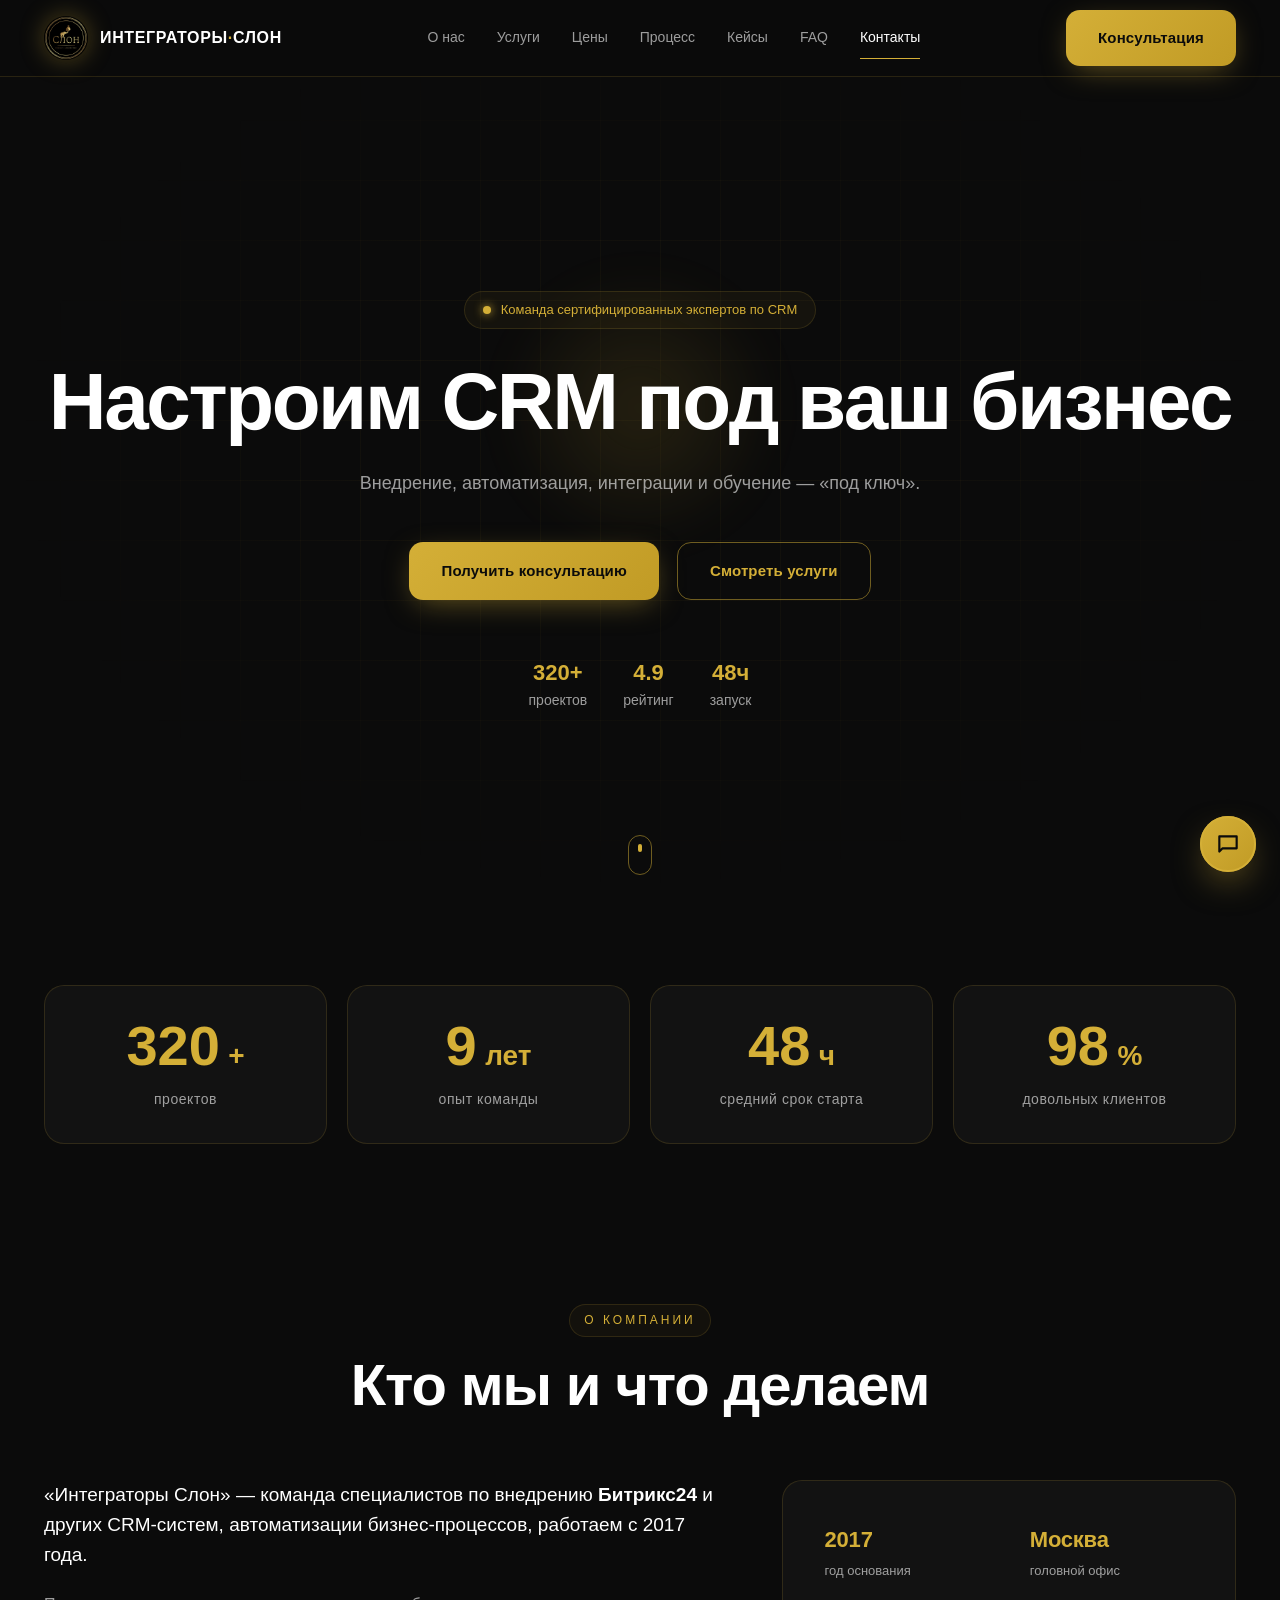
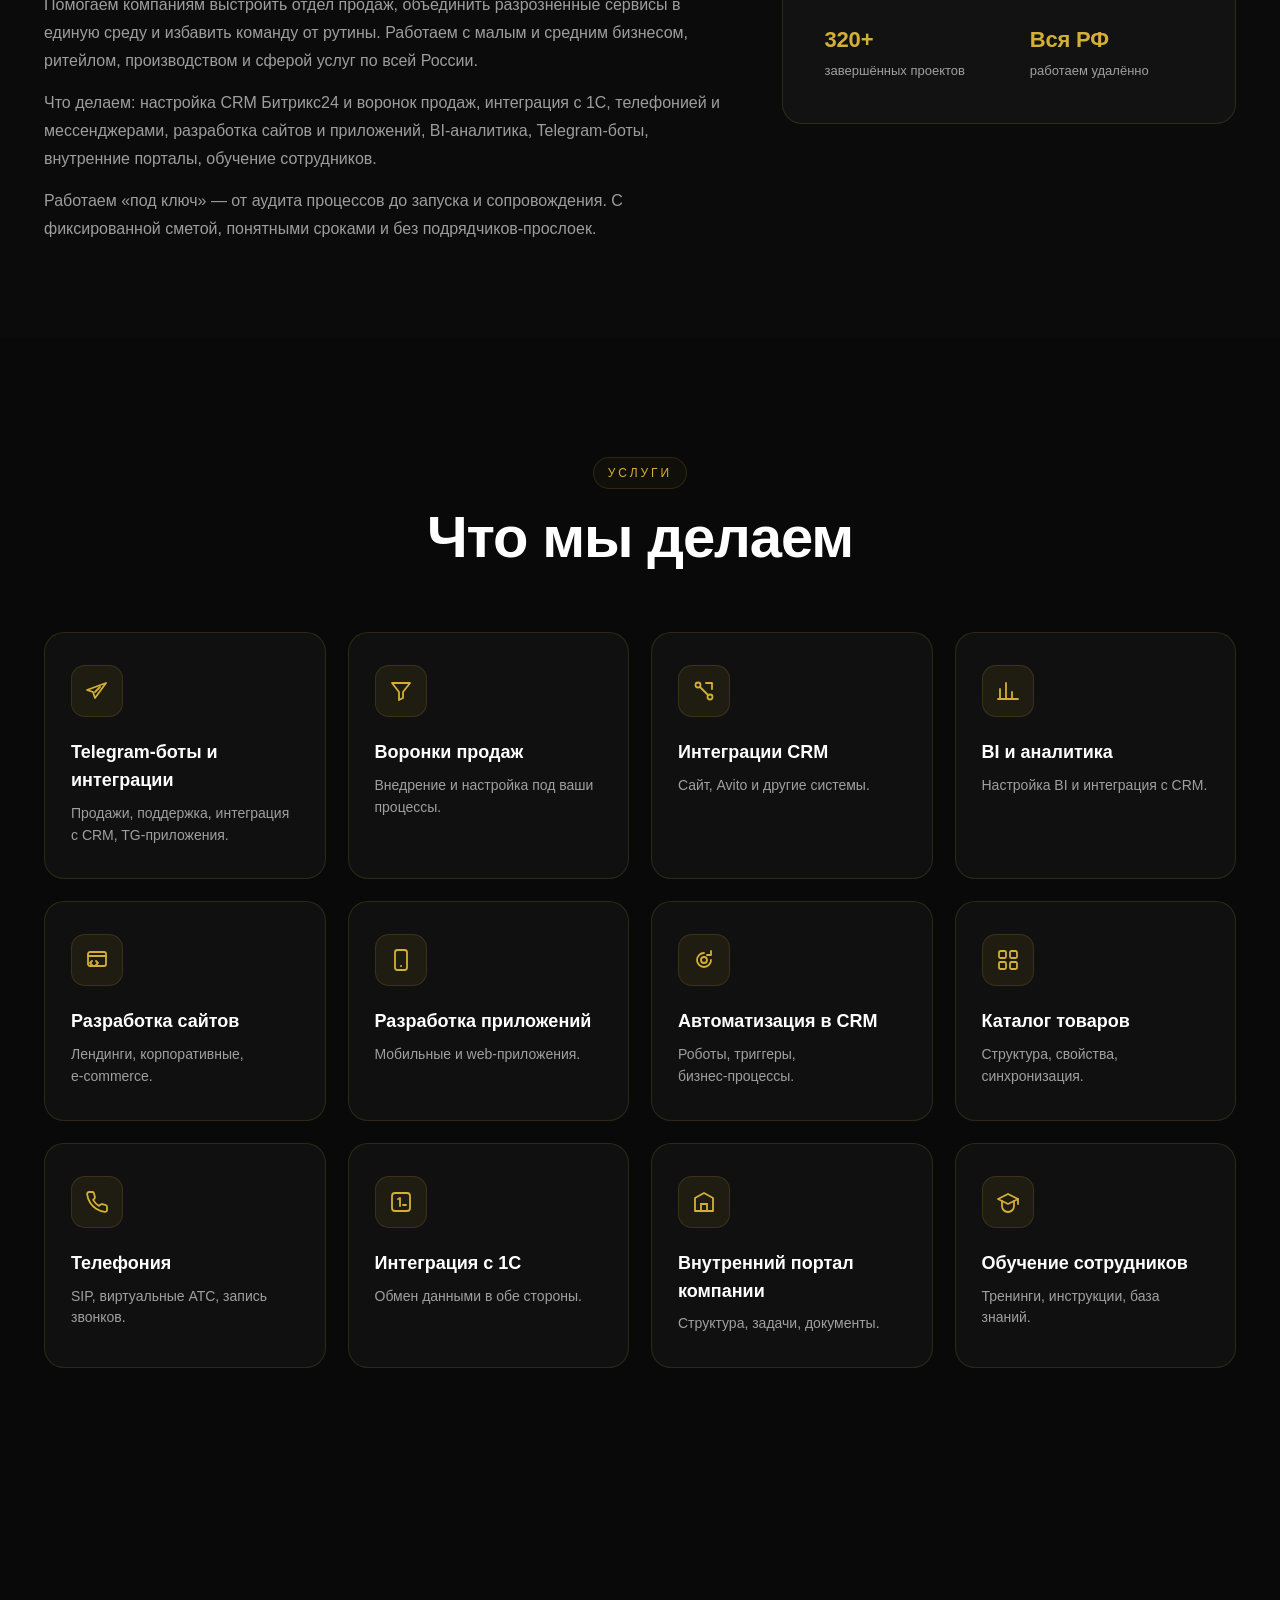
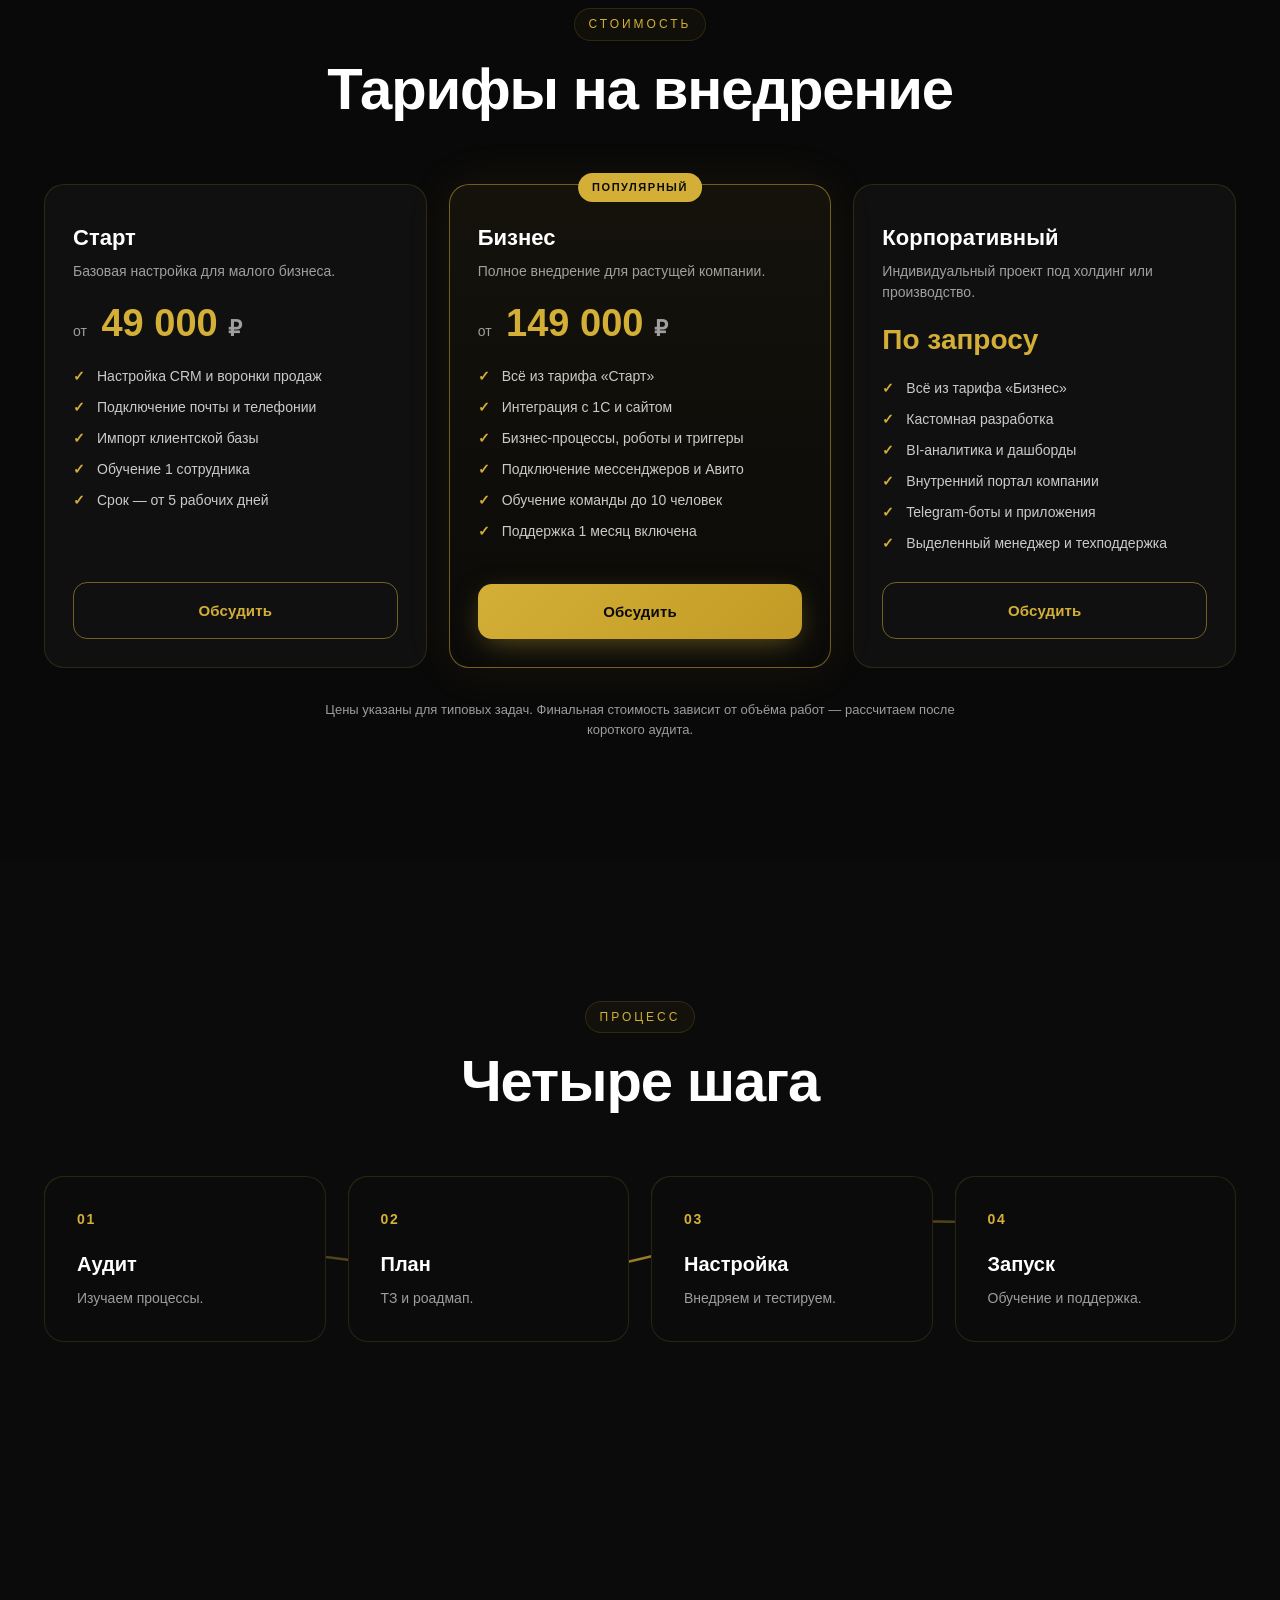
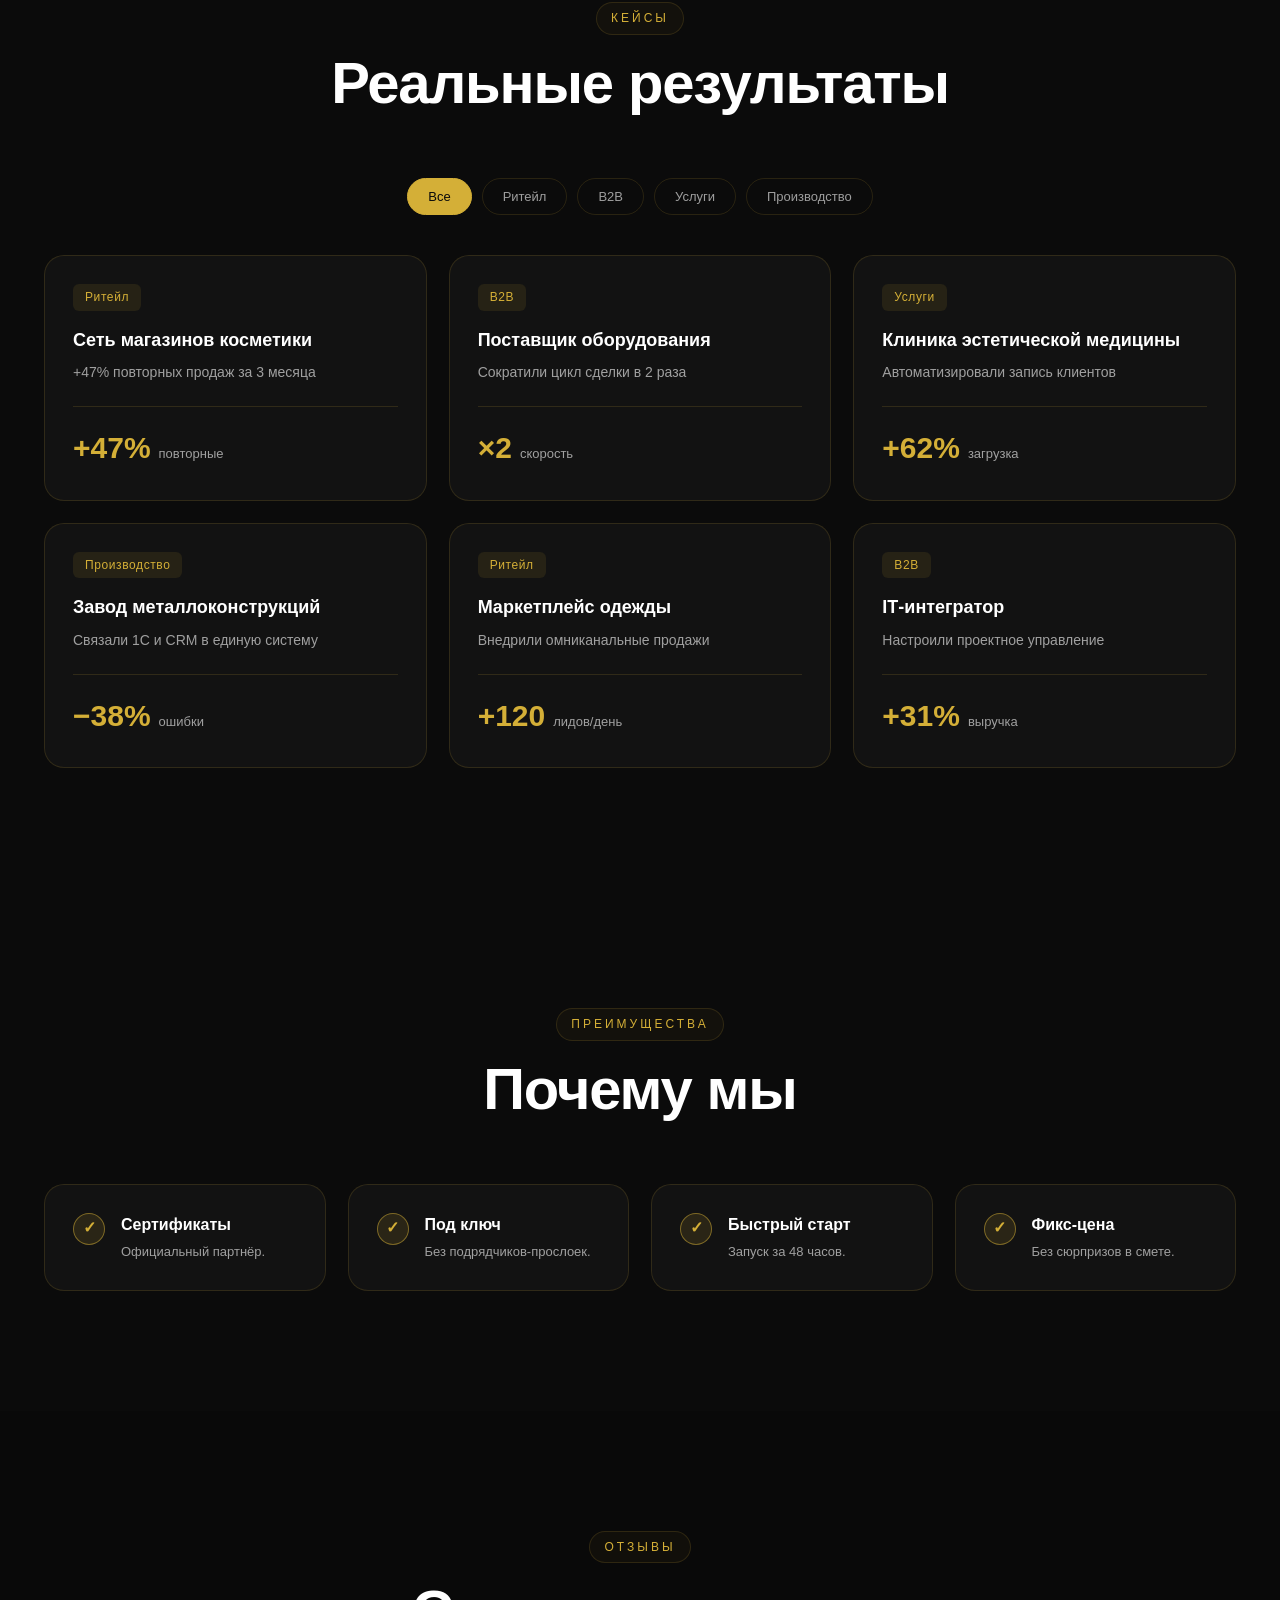
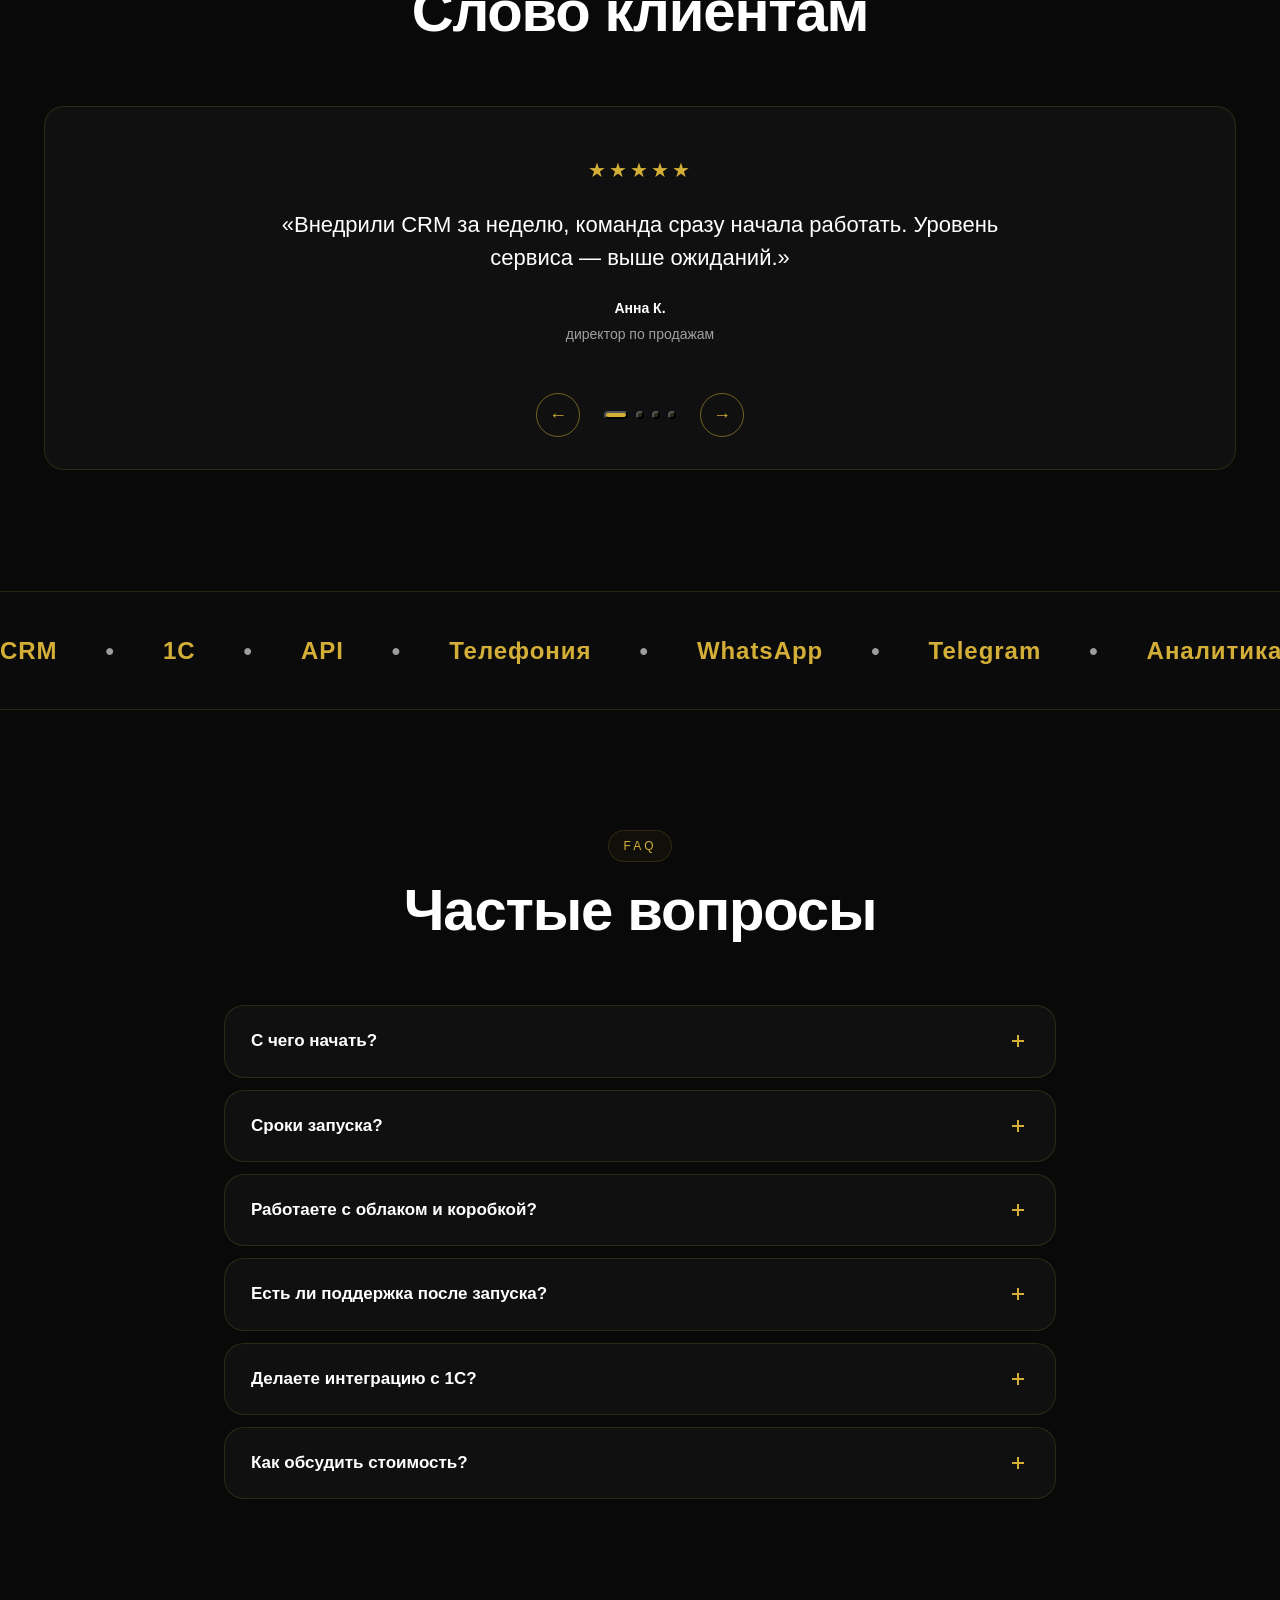
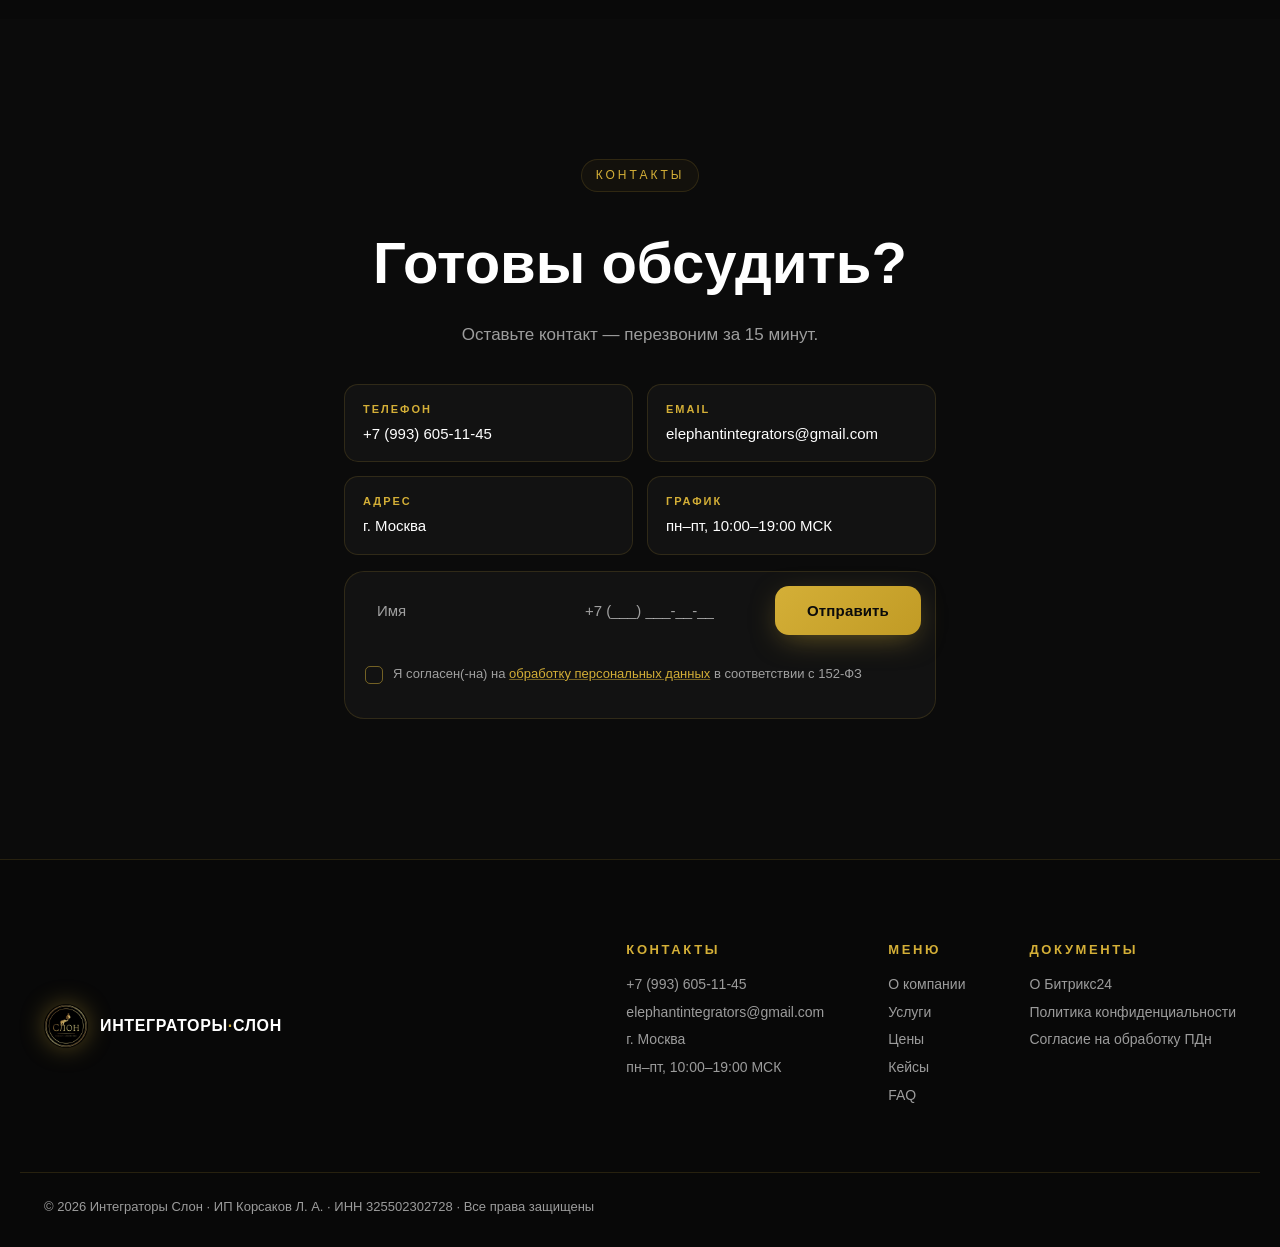
==== commit ff009127: "Add files via upload" ====
--- a/index.html
+++ b/index.html
@@ -1,4692 +1,592 @@
-<!doctype html>
-<html lang="ru">
-    <head>
-        <meta charset="UTF-8" />
-        <meta name="viewport" content="width=device-width, initial-scale=1.0" />
-        <meta
-            name="description"
-            content="Интеграторы Слон — внедрение и настройка CRM, автоматизация бизнес-процессов, интеграции с 1С и телефонией, разработка сайтов и приложений, обучение сотрудников."
-        />
-        <meta name="theme-color" content="#0B0B0B" />
-        <meta name="yandex-verification" content="e3dbb42429a8b015" />
-        <title>Интеграторы Слон — внедрение CRM и автоматизация бизнеса</title>
-        <link
-            rel="icon"
-            href="data:image/svg+xml,%3Csvg xmlns='http://www.w3.org/2000/svg' viewBox='0 0 24 24'%3E%3Crect width='24' height='24' rx='6' fill='%23D4AF37'/%3E%3Ctext x='12' y='17' font-family='Inter,sans-serif' font-size='14' font-weight='800' text-anchor='middle' fill='%230B0B0B'%3EС%3C/text%3E%3C/svg%3E"
-        />
-        <link rel="preconnect" href="https://fonts.googleapis.com" />
-        <link rel="preconnect" href="https://fonts.gstatic.com" crossorigin />
-        <link
-            href="https://fonts.googleapis.com/css2?family=Inter:wght@300;400;500;600;700;800&family=Space+Grotesk:wght@500;600;700&display=swap"
-            rel="stylesheet"
-        />
-        <style>
-:root {
-  --bg: #0B0B0B;
-  --bg-soft: #090909;
-  --bg-card: rgba(255, 255, 255, 0.03);
-  --gold: #D4AF37;
-  --gold-2: #f5cf4c;
-  --gold-soft: rgba(212, 175, 55, 0.5);
-  --gold-line: rgba(212, 175, 55, 0.15);
-  --text: #ffffff;
-  --text-dim: rgba(255, 255, 255, 0.6);
-  --radius-lg: 20px;
-  --radius-md: 14px;
-  --ease: cubic-bezier(.25,.8,.25,1);
-  --ease-out: cubic-bezier(0.16, 1, 0.3, 1);
-  --display: 'Space Grotesk', 'Inter', sans-serif;
-}
-
-#slb-app * {
- box-sizing: border-box; margin: 0; padding: 0; min-width: 0; }
-
-#slb-app {
- scroll-behavior: smooth; overflow-x: clip; }
-
-#slb-app {
-
-  font-family: 'Inter', sans-serif;
-  background: var(--bg);
-  color: var(--text);
-  font-size: 16px;
-  line-height: 1.55;
-  overflow-x: clip;
-  cursor: none;
-  width: 100%;
-  max-width: 100vw;
-}
-
-@media (hover: none) { #slb-app {
- cursor: auto; }
- }
-#slb-app a {
- color: inherit; text-decoration: none; }
-
-#slb-app img,
-#slb-app svg {
- display: block; max-width: 100%; }
-
-#slb-app .container {
- max-width: 1240px; margin: 0 auto; padding: 0 24px; }
-
-:focus-visible {
- outline: 2px solid var(--gold); outline-offset: 3px; border-radius: 4px; }
-
-::selection {
- background: var(--gold); color: #0b0b0b; }
-
-
-/* ===== Scrollbars — themed to match the site everywhere ===== */
-#slb-app * {
- scrollbar-width: thin; scrollbar-color: var(--gold-soft) var(--bg-soft); }
-
-#slb-app ::-webkit-scrollbar {
- width: 10px; height: 10px; }
-
-#slb-app ::-webkit-scrollbar-track {
- background: var(--bg-soft); }
-
-#slb-app ::-webkit-scrollbar-thumb {
- background: var(--gold-soft); border-radius: 10px; border: 2px solid var(--bg-soft); background-clip: padding-box; }
-
-#slb-app ::-webkit-scrollbar-thumb:hover {
- background: var(--gold); }
-
-#slb-app ::-webkit-scrollbar-corner {
- background: var(--bg-soft); }
-
-
-/* ===== Skip-link ===== */
-.skip-link {
-
-  position: absolute; top: -100px; left: 16px; z-index: 9999;
-  background: var(--gold); color: #0b0b0b; padding: 10px 16px;
-  border-radius: 8px; font-weight: 700;
-  transition: top .25s;
-}
-
-.skip-link:focus {
- top: 12px; }
-
-
-/* ===== Preloader ===== */
-#slb-app .preloader {
-
-  position: fixed; inset: 0; z-index: 9000;
-  background: var(--bg);
-  display: flex; flex-direction: column; align-items: center; justify-content: center;
-  gap: 18px;
-  transition: opacity .6s var(--ease), visibility .6s;
-}
-
-#slb-app .preloader.hidden {
- opacity: 0; visibility: hidden; pointer-events: none; }
-
-#slb-app .preloader__logo {
-
-  width: 84px; height: 84px; border-radius: 50%;
-  background: #0b0b0b url('[data-uri]') center/cover no-repeat;
-  box-shadow: 0 0 50px rgba(212,175,55,.5);
-  animation: bounce 1.2s ease-in-out infinite;
-}
-
-#slb-app .preloader__mark {
- display: none; }
-
-#slb-app .preloader__bar {
-
-  width: 220px; height: 3px; background: rgba(255,255,255,.08); border-radius: 4px; overflow: hidden;
-}
-
-#slb-app .preloader__fill {
-
-  height: 100%; width: 0;
-  background: linear-gradient(90deg, var(--gold), var(--gold-2));
-  transition: width .15s linear;
-}
-
-#slb-app .preloader__txt {
- color: var(--text-dim); font-size: 13px; letter-spacing: .2em; }
-
-@keyframes bounce { 0%,100%{transform:translateY(0);} 50%{transform:translateY(-8px);} }
-
-/* ===== Scroll progress ===== */
-.scroll-progress {
-
-  position: fixed; top: 0; left: 0; height: 3px;
-  width: 0%; z-index: 100;
-  background: linear-gradient(90deg, var(--gold), var(--gold-2));
-  box-shadow: 0 0 10px var(--gold);
-  transition: width .1s linear;
-}
-
-
-/* ===== Custom cursor ===== */
-.cursor {
- position: fixed; top: 0; left: 0; pointer-events: none; z-index: 9999; mix-blend-mode: difference; }
-
-.cursor__dot {
-
-  position: absolute; width: 6px; height: 6px; border-radius: 50%; background: var(--gold);
-  transform: translate(-50%, -50%);
-  transition: transform .15s var(--ease);
-}
-
-.cursor__ring {
-
-  position: absolute; width: 36px; height: 36px; border-radius: 50%;
-  border: 1.5px solid var(--gold);
-  transform: translate(-50%, -50%);
-  transition: width .3s var(--ease), height .3s var(--ease), border-color .3s, background .3s;
-}
-
-.cursor.is-hover .cursor__ring {
- width: 60px; height: 60px; background: rgba(212,175,55,.12); }
-
-.cursor.is-down .cursor__dot {
- transform: translate(-50%, -50%) scale(2); }
-
-@media (hover: none) { .cursor {
- display: none; }
- }
-
-/* ===== Background ===== */
-#slb-app .bg-grid {
-
-  position: fixed; inset: 0; z-index: 0; pointer-events: none;
-  background-image:
-    linear-gradient(rgba(212,175,55,.04) 1px, transparent 1px),
-    linear-gradient(90deg, rgba(212,175,55,.04) 1px, transparent 1px);
-  background-size: 60px 60px;
-  -webkit-mask-image: radial-gradient(ellipse at center, black 30%, transparent 70%);
-  mask-image: radial-gradient(ellipse at center, black 30%, transparent 70%);
-}
-
-#slb-app .bg-mesh {
- position: fixed; inset: 0; z-index: 0; pointer-events: none; overflow: hidden; filter: blur(40px); will-change: auto; }
-
-#slb-app .bg-mesh span {
-
-  position: absolute; width: 460px; height: 460px; border-radius: 50%;
-  opacity: .22; will-change: transform;
-}
-
-#slb-app .bg-mesh span:nth-child(1) {
- background: radial-gradient(circle, var(--gold), transparent); top: -10%; left: -10%; animation: drift 60s ease-in-out infinite; }
-
-#slb-app .bg-mesh span:nth-child(2) {
- background: radial-gradient(circle, #7a5d12, transparent); bottom: -10%; right: -10%; animation: drift 75s ease-in-out infinite reverse; }
-
-#slb-app .bg-mesh span:nth-child(3) {
- display: none; }
-
-@keyframes drift {
-  0%,100% { transform: translate(0,0); }
-  50% { transform: translate(60px, 40px); }
-}
-#slb-app #particles {
-
-  position: fixed; inset: 0; width: 100%; height: 100%;
-  z-index: 0; pointer-events: none;
-}
-
-#slb-app header,
-#slb-app section,
-#slb-app footer {
- position: relative; z-index: 1; }
-
-#slb-app main {
- overflow-x: clip; display: block; }
-
-#slb-app section {
- overflow-x: clip; }
-
-
-/* ===== Header ===== */
-#slb-app .header {
-
-  position: sticky; top: 0; z-index: 50;
-  background: rgba(11, 11, 11, 0.7);
-  backdrop-filter: blur(14px);
-  -webkit-backdrop-filter: blur(14px);
-  border-bottom: 1px solid var(--gold-line);
-  transition: padding .3s;
-}
-
-#slb-app .header.is-scrolled {
- background: rgba(11,11,11,.92); }
-
-#slb-app .header__inner {
-
-  display: flex; align-items: center; justify-content: space-between;
-  height: 76px;
-}
-
-#slb-app .logo {
- display: flex; align-items: center; gap: 12px; font-weight: 800; letter-spacing: .04em; font-family: var(--display); min-width: 0; }
-
-#slb-app .logo__mark {
-
-  width: 44px; height: 44px; border-radius: 50%;
-  background: #0b0b0b url('[data-uri]') center/cover no-repeat;
-  box-shadow: 0 0 24px rgba(212,175,55,.35);
-  flex-shrink: 0;
-  display: block;
-}
-
-#slb-app .logo__text {
- font-size: 16px; white-space: nowrap; overflow: hidden; text-overflow: ellipsis; }
-
-#slb-app .logo__dot {
- color: var(--gold); }
-
-
-#slb-app .nav {
- display: flex; gap: 32px; }
-
-#slb-app .nav a {
-
-  font-size: 14px; color: var(--text-dim); position: relative;
-  transition: color .3s var(--ease);
-  padding: 4px 0;
-}
-
-#slb-app .nav a::after {
-
-  content:''; position:absolute; left:0; right:0; bottom:-6px;
-  height:1px; background: var(--gold); transform: scaleX(0); transform-origin: left;
-  transition: transform .35s var(--ease);
-}
-
-#slb-app .nav a:hover,
-#slb-app .nav a.is-active {
- color: var(--text); }
-
-#slb-app .nav a:hover::after,
-#slb-app .nav a.is-active::after {
- transform: scaleX(1); }
-
-
-#slb-app .burger {
- display:none; width:36px; height:36px; background:none; border:none; cursor:pointer; }
-
-#slb-app .burger span {
- display:block; height:2px; background: var(--gold); margin:5px 4px; transition: .3s; }
-
-#slb-app .burger.is-open span:nth-child(1) {
- transform: translateY(7px) rotate(45deg); }
-
-#slb-app .burger.is-open span:nth-child(2) {
- opacity: 0; }
-
-#slb-app .burger.is-open span:nth-child(3) {
- transform: translateY(-7px) rotate(-45deg); }
-
-
-/* ===== Buttons ===== */
-#slb-app .btn {
-
-  display: inline-flex; align-items: center; justify-content: center;
-  padding: 16px 32px; border-radius: var(--radius-md);
-  font-weight: 600; font-size: 15px; letter-spacing: .01em;
-  cursor: pointer; border: none; position: relative; overflow: hidden;
-  transition: transform .3s var(--ease), box-shadow .3s var(--ease);
-  font-family: inherit;
-}
-
-#slb-app .btn--primary {
-
-  background: linear-gradient(135deg, var(--gold), #c19b25);
-  color: #0b0b0b;
-  box-shadow: 0 8px 30px -8px rgba(212,175,55,.5);
-}
-
-#slb-app .btn--primary:hover {
-
-  box-shadow: 0 14px 40px -8px rgba(212,175,55,.7);
-}
-
-#slb-app .btn--ghost {
-
-  background: transparent; color: var(--gold);
-  border: .8px solid var(--gold-soft);
-}
-
-#slb-app .btn--ghost:hover {
-
-  background: rgba(212,175,55,.08);
-}
-
-#slb-app .btn:disabled {
- opacity: .5; cursor: not-allowed; }
-
-#slb-app .btn::after {
-
-  content:''; position:absolute; left:var(--rx,50%); top:var(--ry,50%);
-  width:0; height:0; border-radius:50%;
-  background: rgba(255,255,255,.35);
-  transform: translate(-50%,-50%);
-  transition: width .6s ease, height .6s ease, opacity .8s ease;
-  opacity: 0;
-}
-
-#slb-app .btn:active::after {
- width: 400px; height: 400px; opacity: 1; transition: 0s; }
-
-
-/* ===== Section common ===== */
-#slb-app section {
- padding: 120px 0; }
-
-#slb-app .section-head {
- text-align: center; margin-bottom: 64px; }
-
-#slb-app .section-head h2 {
-
-  font-family: var(--display);
-  font-size: clamp(34px, 5vw, 58px);
-  font-weight: 700; line-height: 1.05; letter-spacing: -.02em;
-}
-
-#slb-app .eyebrow {
-
-  display: inline-block; font-size: 12px; letter-spacing: .25em; text-transform: uppercase;
-  color: var(--gold); margin-bottom: 18px;
-  padding: 6px 14px; border: .8px solid var(--gold-line); border-radius: 999px;
-  background: rgba(212,175,55,.04);
-}
-
-#slb-app .grad {
-
-  background: linear-gradient(120deg, var(--gold), #fff3b0, var(--gold));
-  background-size: 200% auto;
-  -webkit-background-clip: text;
-  background-clip: text;
-  color: transparent;
-  animation: shine 5s linear infinite;
-}
-
-@keyframes shine { to { background-position: 200% center; } }
-
-/* ===== Hero ===== */
-#slb-app .hero {
-
-  padding: 140px 0 120px;
-  text-align: center;
-  min-height: 92vh;
-  display: flex; align-items: center;
-  overflow: hidden;
-  perspective: 1500px;
-}
-
-#slb-app .hero__inner {
- width: 100%; position: relative; z-index: 2; }
-
-#slb-app .hero__glow {
-
-  position: absolute; left: 50%; top: 40%;
-  width: 900px; height: 900px; transform: translate(-50%, -50%);
-  background: radial-gradient(closest-side, rgba(212,175,55,.25), transparent 70%);
-  filter: blur(40px);
-  z-index: 0;
-  animation: pulse 6s ease-in-out infinite;
-}
-
-@keyframes pulse { 0%,100%{ transform:translate(-50%,-50%) scale(1);} 50%{ transform:translate(-50%,-50%) scale(1.15);} }
-
-/* 3D Cube */
-#slb-app .cube-stage {
-
-  position: absolute; right: 10%; top: 22%;
-  width: 200px; height: 200px;
-  perspective: 1200px;
-  z-index: 1;
-}
-
-#slb-app .cube {
-
-  position: relative; width: 200px; height: 200px;
-  transform-style: preserve-3d;
-  animation: cubeRotate 18s linear infinite;
-}
-
-@keyframes cubeRotate {
-  0% { transform: rotateX(-15deg) rotateY(0); }
-  100% { transform: rotateX(-15deg) rotateY(360deg); }
-}
-#slb-app .cube__face {
-
-  position: absolute; width: 200px; height: 200px;
-  display: grid; place-items: center;
-  background: linear-gradient(135deg, rgba(212,175,55,.18), rgba(11,11,11,.85));
-  border: 1px solid var(--gold-soft);
-  font-family: var(--display); font-weight: 700; font-size: 60px;
-  color: var(--gold);
-  text-shadow: 0 0 30px rgba(212,175,55,.5);
-  backdrop-filter: blur(6px);
-  border-radius: 16px;
-}
-
-#slb-app .cube__face--front {
- transform: translateZ(100px); }
-
-#slb-app .cube__face--back {
- transform: rotateY(180deg) translateZ(100px); }
-
-#slb-app .cube__face--right {
- transform: rotateY(90deg)   translateZ(100px); font-size: 38px; }
-
-#slb-app .cube__face--left {
- transform: rotateY(-90deg)  translateZ(100px); font-size: 50px; }
-
-#slb-app .cube__face--top {
- transform: rotateX(90deg)   translateZ(100px); font-size: 42px; }
-
-#slb-app .cube__face--bottom {
- transform: rotateX(-90deg)  translateZ(100px); font-size: 38px; }
-
-
-#slb-app .hero__tag {
-
-  display: inline-flex; align-items: center; gap: 10px;
-  padding: 8px 18px; border-radius: 999px;
-  border: .8px solid var(--gold-line);
-  font-size: 13px; color: var(--gold);
-  margin-bottom: 32px; background: rgba(212,175,55,.05);
-}
-
-#slb-app .hero__tag-dot {
-
-  width: 8px; height: 8px; border-radius: 50%; background: var(--gold);
-  box-shadow: 0 0 10px var(--gold);
-  animation: blink 1.5s ease-in-out infinite;
-}
-
-@keyframes blink { 0%,100%{opacity:1;} 50%{opacity:.3;} }
-
-#slb-app .hero__title {
-
-  font-family: var(--display);
-  font-size: clamp(40px, 7vw, 80px); font-weight: 700;
-  line-height: 1.02; letter-spacing: -.03em; margin-bottom: 28px;
-}
-
-#slb-app .hero__title .word {
- display: inline-block; white-space: nowrap; }
-
-#slb-app .hero__title .char {
-
-  display: inline-block;
-  opacity: 0; transform: translateY(20px);
-  transition: opacity .6s var(--ease), transform .6s var(--ease);
-}
-
-#slb-app .hero__title.is-split .char {
- opacity: 1; transform: translateY(0); }
-
-#slb-app .hero__sub {
- font-size: 18px; color: var(--text-dim); margin-bottom: 44px; }
-
-#slb-app .hero__actions {
- display: flex; gap: 18px; justify-content: center; flex-wrap: wrap; margin-bottom: 56px; }
-
-
-#slb-app .hero__mini {
-
-  display: flex; gap: 36px; justify-content: center; flex-wrap: wrap;
-  color: var(--text-dim); font-size: 14px;
-}
-
-#slb-app .hero__mini strong {
- color: var(--gold); font-family: var(--display); font-size: 22px; display: block; }
-
-
-#slb-app .scroll-hint {
-
-  position: absolute; left: 50%; bottom: 30px; transform: translateX(-50%);
-  width: 24px; height: 40px; border-radius: 14px; border: 1px solid var(--gold-soft);
-  z-index: 2;
-}
-
-#slb-app .scroll-hint span {
-
-  position: absolute; left: 50%; top: 8px;
-  width: 4px; height: 8px; border-radius: 2px; background: var(--gold);
-  transform: translateX(-50%);
-  animation: scroll-bounce 1.8s ease-in-out infinite;
-}
-
-@keyframes scroll-bounce { 0%,100% { top: 8px; opacity:1;} 50% { top: 22px; opacity:.3;} }
-
-/* ===== Magnetic ===== */
-#slb-app .magnetic {
- transition: transform .3s var(--ease); }
-
-
-/* ===== Stats ===== */
-#slb-app .stats {
- padding: 80px 0 60px; }
-
-#slb-app .stats__grid {
-
-  display: grid; grid-template-columns: repeat(4, 1fr); gap: 20px;
-}
-
-#slb-app .stat-card {
-
-  background: var(--bg-card); border: .8px solid var(--gold-line);
-  border-radius: var(--radius-lg); padding: 32px 24px;
-  text-align: center; position: relative; overflow: hidden;
-  transition: transform .4s var(--ease), border-color .4s var(--ease);
-}
-
-#slb-app .stat-card::before {
-
-  content:''; position:absolute; inset:0;
-  background: radial-gradient(circle at 50% 0%, rgba(212,175,55,.2), transparent 60%);
-  opacity: 0; transition: opacity .4s;
-}
-
-#slb-app .stat-card:hover {
- transform: translateY(-6px); border-color: var(--gold-soft); }
-
-#slb-app .stat-card:hover::before {
- opacity: 1; }
-
-#slb-app .stat-card__num {
-
-  font-family: var(--display);
-  font-size: 56px; font-weight: 700; color: var(--gold); line-height: 1;
-  display: inline-block;
-}
-
-#slb-app .stat-card__plus {
- display: inline-block; color: var(--gold); font-size: 28px; font-weight: 700; margin-left: 4px; font-family: var(--display); }
-
-#slb-app .stat-card__label {
- margin-top: 12px; color: var(--text-dim); font-size: 14px; letter-spacing: .04em; }
-
-
-/* ===== About ===== */
-#slb-app .about {
- padding: 100px 0 80px; }
-
-#slb-app .about__grid {
-
-  display: grid; grid-template-columns: 1.5fr 1fr; gap: 56px; align-items: start;
-}
-
-#slb-app .about__text p {
- color: var(--text-dim); font-size: 16px; line-height: 1.75; margin-bottom: 14px; }
-
-#slb-app .about__lead {
-
-  color: var(--text) !important;
-  font-size: 19px !important;
-  font-weight: 500;
-  line-height: 1.6 !important;
-  margin-bottom: 20px !important;
-}
-
-#slb-app .about__facts {
-
-  list-style: none; display: grid; grid-template-columns: 1fr 1fr; gap: 14px;
-  padding: 28px; border: .8px solid var(--gold-line); border-radius: var(--radius-lg);
-  background: var(--bg-card);
-}
-
-#slb-app .about__facts li {
-
-  display: flex; flex-direction: column; gap: 4px;
-  padding: 14px;
-}
-
-#slb-app .about__facts b {
-
-  font-family: var(--display); font-size: 22px; font-weight: 700; color: var(--gold);
-  letter-spacing: -.01em;
-}
-
-#slb-app .about__facts span {
- color: var(--text-dim); font-size: 13px; }
-
-
-/* ===== Pricing ===== */
-#slb-app .pricing {
- background: var(--bg-soft); }
-
-#slb-app .pricing__grid {
-
-  display: grid; grid-template-columns: repeat(3, 1fr); gap: 22px;
-  align-items: stretch;
-}
-
-#slb-app .tariff {
-
-  position: relative;
-  background: var(--bg-card); border: .8px solid var(--gold-line);
-  border-radius: var(--radius-lg); padding: 36px 28px 28px;
-  display: flex; flex-direction: column;
-  transition: transform .4s var(--ease), border-color .4s var(--ease);
-}
-
-#slb-app .tariff:hover {
- transform: translateY(-4px); border-color: var(--gold-soft); }
-
-#slb-app .tariff--featured {
-
-  border-color: var(--gold-soft);
-  background: linear-gradient(180deg, rgba(212,175,55,.06), rgba(212,175,55,.01));
-  box-shadow: 0 0 50px rgba(212,175,55,.08);
-}
-
-#slb-app .tariff__badge {
-
-  position: absolute; top: -12px; left: 50%; transform: translateX(-50%);
-  background: var(--gold); color: #0b0b0b;
-  font-size: 11px; font-weight: 700; letter-spacing: .14em; text-transform: uppercase;
-  padding: 6px 14px; border-radius: 100px;
-}
-
-#slb-app .tariff__name {
-
-  font-family: var(--display); font-size: 22px; font-weight: 700;
-  margin-bottom: 6px;
-}
-
-#slb-app .tariff__desc {
- color: var(--text-dim); font-size: 14px; margin-bottom: 22px; }
-
-#slb-app .tariff__price {
-
-  font-family: var(--display); font-size: 38px; font-weight: 700; color: var(--gold);
-  line-height: 1; margin-bottom: 24px;
-}
-
-#slb-app .tariff__price--text {
- font-size: 28px; }
-
-#slb-app .tariff__from {
- font-size: 14px; color: var(--text-dim); font-weight: 500; margin-right: 4px; }
-
-#slb-app .tariff__cur {
- font-size: 22px; color: var(--text-dim); }
-
-#slb-app .tariff__list {
-
-  list-style: none; padding: 0; margin: 0 0 28px;
-  display: flex; flex-direction: column; gap: 10px;
-  flex: 1;
-}
-
-#slb-app .tariff__list li {
-
-  position: relative; padding-left: 24px;
-  color: rgba(255,255,255,.78); font-size: 14px; line-height: 1.5;
-}
-
-#slb-app .tariff__list li::before {
-
-  content: '✓'; position: absolute; left: 0; top: 0;
-  color: var(--gold); font-weight: 700;
-}
-
-#slb-app .tariff .btn {
- width: 100%; justify-content: center; text-align: center; }
-
-#slb-app .pricing__note {
-
-  text-align: center; color: var(--text-dim); font-size: 13px;
-  margin-top: 32px;
-  max-width: 640px; margin-left: auto; margin-right: auto;
-}
-
-
-/* ===== Contacts block (in CTA) ===== */
-#slb-app .contacts {
-
-  list-style: none; padding: 0; margin: 32px 0 0;
-  display: grid; grid-template-columns: repeat(2, 1fr); gap: 14px;
-  text-align: left;
-}
-
-#slb-app .contacts li {
-
-  padding: 16px 18px;
-  background: var(--bg-card); border: .8px solid var(--gold-line);
-  border-radius: var(--radius-md);
-  display: flex; flex-direction: column; gap: 4px;
-}
-
-#slb-app .contacts__lbl {
-
-  font-size: 11px; letter-spacing: .18em; text-transform: uppercase;
-  color: var(--gold); font-weight: 600;
-}
-
-#slb-app .contacts__val {
-
-  font-size: 15px; color: var(--text); font-weight: 500;
-  transition: color .25s;
-}
-
-#slb-app a.contacts__val:hover {
- color: var(--gold); }
-
-
-/* ===== Services ===== */
-#slb-app .services {
- background: var(--bg-soft); }
-
-#slb-app .services__grid {
-
-  display: grid; grid-template-columns: repeat(4, 1fr); gap: 22px;
-}
-
-#slb-app .srv {
-
-  background: var(--bg-card); border: .8px solid var(--gold-line);
-  border-radius: var(--radius-lg); padding: 32px 26px;
-  position: relative; overflow: hidden;
-  transition: transform .5s var(--ease), border-color .4s var(--ease), background .4s var(--ease);
-  transform-style: preserve-3d;
-  cursor: none;
-}
-
-#slb-app .srv::before {
-
-  content:''; position:absolute;
-  width: 250px; height: 250px; border-radius: 50%;
-  left: var(--mx, -100px); top: var(--my, -100px);
-  background: radial-gradient(circle, rgba(212,175,55,.25), transparent 60%);
-  opacity: 0; transition: opacity .4s;
-  pointer-events: none;
-}
-
-#slb-app .srv:hover {
- border-color: var(--gold-soft); background: rgba(212,175,55,.04); }
-
-#slb-app .srv:hover::before {
- opacity: 1; }
-
-#slb-app .srv__icon {
-
-  width: 52px; height: 52px; border-radius: 14px;
-  background: rgba(212,175,55,.08); border: .8px solid var(--gold-line);
-  display: grid; place-items: center; color: var(--gold);
-  margin-bottom: 22px;
-  transition: transform .4s var(--ease);
-}
-
-#slb-app .srv:hover .srv__icon {
- transform: rotate(-8deg) scale(1.08); }
-
-#slb-app .srv__icon svg {
- width: 24px; height: 24px; }
-
-#slb-app .srv h3 {
- font-family: var(--display); font-size: 18px; font-weight: 700; margin-bottom: 8px; }
-
-#slb-app .srv p {
- color: var(--text-dim); font-size: 14px; }
-
-#slb-app .srv__arrow {
-
-  position: absolute; right: 24px; bottom: 22px;
-  color: var(--gold); font-size: 20px;
-  opacity: 0; transform: translateX(-8px);
-  transition: opacity .3s, transform .3s;
-}
-
-#slb-app .srv:hover .srv__arrow {
- opacity: 1; transform: translateX(0); }
-
-
-/* ===== Process ===== */
-#slb-app .process {
- padding: 140px 0; }
-
-#slb-app .process__wrap {
- position: relative; }
-
-#slb-app .process__svg {
- position: absolute; left: 0; right: 0; top: 50%; height: 100px; transform: translateY(-50%); width: 100%; z-index: 0; }
-
-#slb-app .process__grid {
-
-  display: grid; grid-template-columns: repeat(4, 1fr); gap: 22px;
-  position: relative; z-index: 2;
-}
-
-#slb-app .step {
-
-  background: var(--bg);
-  border: .8px solid var(--gold-line);
-  border-radius: var(--radius-lg); padding: 32px;
-  position: relative;
-  transition: transform .4s var(--ease);
-}
-
-#slb-app .step:hover {
- transform: translateY(-6px); }
-
-#slb-app .step__num {
-
-  font-family: var(--display);
-  font-size: 14px; font-weight: 700; letter-spacing: .12em;
-  color: var(--gold); margin-bottom: 18px;
-}
-
-#slb-app .step h3 {
- font-family: var(--display); font-size: 20px; font-weight: 700; margin-bottom: 8px; }
-
-#slb-app .step p {
- color: var(--text-dim); font-size: 14px; }
-
-#slb-app .step::before {
-
-  content:''; position: absolute; top:-1px; left:-1px;
-  width:60px; height:60px; border-radius: 20px 0 60px 0;
-  background: linear-gradient(135deg, rgba(212,175,55,.25), transparent);
-  z-index: -1;
-}
-
-
-/* ===== Pricing ===== */
-#slb-app .pricing {
- background: var(--bg-soft); }
-
-#slb-app .pricing__toggle {
-
-  display: inline-flex; position: relative; margin: 0 auto 56px; left: 50%; transform: translateX(-50%);
-  background: var(--bg-card); border: .8px solid var(--gold-line);
-  border-radius: 999px; padding: 6px;
-}
-
-#slb-app .pricing__opt {
-
-  position: relative; z-index: 2;
-  background: transparent; border: none; cursor: pointer;
-  color: var(--text-dim); padding: 10px 24px; border-radius: 999px;
-  font-family: inherit; font-size: 14px; font-weight: 600;
-  transition: color .3s;
-}
-
-#slb-app .pricing__opt.is-active {
- color: #0b0b0b; }
-
-#slb-app .pricing__slider {
-
-  position: absolute; top: 6px; left: 6px;
-  height: calc(100% - 12px); width: calc(50% - 6px);
-  background: linear-gradient(135deg, var(--gold), #c19b25);
-  border-radius: 999px;
-  transition: transform .35s var(--ease);
-  z-index: 1;
-}
-
-#slb-app .pricing__toggle.year .pricing__slider {
- transform: translateX(100%); }
-
-#slb-app .pricing__grid {
-
-  display: grid; grid-template-columns: repeat(3, 1fr); gap: 22px;
-  align-items: stretch;
-}
-
-#slb-app .plan {
-
-  background: var(--bg-card); border: .8px solid var(--gold-line);
-  border-radius: var(--radius-lg); padding: 36px 30px;
-  position: relative; overflow: hidden;
-  display: flex; flex-direction: column;
-  transition: transform .4s var(--ease), border-color .4s;
-}
-
-#slb-app .plan:hover {
- transform: translateY(-6px); border-color: var(--gold-soft); }
-
-#slb-app .plan--featured {
-
-  border-color: var(--gold-soft);
-  background: linear-gradient(180deg, rgba(212,175,55,.07), var(--bg-card));
-  box-shadow: 0 30px 80px -40px rgba(212,175,55,.4);
-}
-
-#slb-app .plan__badge {
-
-  position: absolute; top: 18px; right: 18px;
-  background: var(--gold); color: #0b0b0b;
-  font-size: 11px; font-weight: 700; letter-spacing: .1em; text-transform: uppercase;
-  padding: 4px 10px; border-radius: 6px;
-}
-
-#slb-app .plan__head h3 {
- font-family: var(--display); font-size: 24px; font-weight: 700; }
-
-#slb-app .plan__note {
- color: var(--text-dim); font-size: 13px; margin-top: 4px; display: block; }
-
-#slb-app .plan__price {
- display: flex; align-items: baseline; gap: 8px; margin: 28px 0 24px; }
-
-#slb-app .plan__num {
- font-family: var(--display); font-size: 44px; font-weight: 700; color: var(--gold); transition: opacity .3s; }
-
-#slb-app .plan__cur {
- color: var(--text-dim); font-size: 14px; }
-
-#slb-app .plan__list {
- list-style: none; margin: 0 0 32px; padding: 0; flex: 1; }
-
-#slb-app .plan__list li {
-
-  padding: 10px 0 10px 26px; color: var(--text-dim); font-size: 14px;
-  border-bottom: 1px solid rgba(255,255,255,.04);
-  position: relative;
-}
-
-#slb-app .plan__list li::before {
-
-  content:'✓'; position: absolute; left: 0; color: var(--gold); font-weight: 700;
-}
-
-
-/* ===== Calculator ===== */
-#slb-app .calc {
- padding: 120px 0; }
-
-#slb-app .calc__box {
-
-  background: var(--bg-card); border: .8px solid var(--gold-line);
-  border-radius: var(--radius-lg);
-  display: grid; grid-template-columns: 1.4fr 1fr; gap: 0;
-  overflow: hidden;
-}
-
-#slb-app .calc__list {
- padding: 32px; display: grid; grid-template-columns: 1fr 1fr; gap: 14px; }
-
-#slb-app .calc__opt {
-
-  display: flex; align-items: center; gap: 14px;
-  background: rgba(255,255,255,.02); border: .8px solid var(--gold-line);
-  border-radius: var(--radius-md); padding: 16px;
-  cursor: pointer; transition: border-color .25s, background .25s;
-  user-select: none;
-}
-
-#slb-app .calc__opt:hover {
- border-color: var(--gold-soft); }
-
-#slb-app .calc__opt input {
-
-  appearance: none; -webkit-appearance: none;
-  width: 22px; height: 22px; border-radius: 6px;
-  border: 1.5px solid var(--gold-soft); background: transparent;
-  cursor: pointer; position: relative; flex-shrink: 0;
-  transition: background .2s, border-color .2s;
-}
-
-#slb-app .calc__opt input:checked {
- background: var(--gold); border-color: var(--gold); }
-
-#slb-app .calc__opt input:checked::after {
-
-  content:''; position: absolute; left: 6px; top: 2px;
-  width: 6px; height: 12px;
-  border: solid #0b0b0b; border-width: 0 2.5px 2.5px 0;
-  transform: rotate(45deg);
-}
-
-#slb-app .calc__opt span:nth-of-type(1) {
- flex: 1; font-size: 14px; }
-
-#slb-app .calc__cost {
- color: var(--gold); font-weight: 600; font-size: 13px; }
-
-#slb-app .calc__opt:has(input:checked) {
- background: rgba(212,175,55,.06); border-color: var(--gold-soft); }
-
-
-#slb-app .calc__result {
-
-  background: linear-gradient(180deg, rgba(212,175,55,.1), rgba(212,175,55,.02));
-  padding: 36px; display: flex; flex-direction: column; justify-content: center;
-  border-left: .8px solid var(--gold-line);
-  text-align: center;
-}
-
-#slb-app .calc__resLabel {
- color: var(--text-dim); font-size: 13px; letter-spacing: .15em; text-transform: uppercase; }
-
-#slb-app .calc__resNum {
- font-family: var(--display); font-size: 48px; font-weight: 700; color: var(--gold); margin: 12px 0; line-height: 1; transition: opacity .25s; }
-
-#slb-app .calc__resNum span:last-child {
- font-size: 24px; margin-left: 6px; }
-
-#slb-app .calc__resSub {
- color: var(--text-dim); font-size: 14px; margin-bottom: 24px; }
-
-
-/* ===== Cases ===== */
-#slb-app .cases {
- padding: 120px 0; }
-
-#slb-app .cases__filter {
-
-  display: flex; gap: 10px; justify-content: center;
-  margin-bottom: 40px; flex-wrap: wrap;
-}
-
-#slb-app .case-filter {
-
-  background: transparent; border: .8px solid var(--gold-line);
-  border-radius: 999px; padding: 10px 20px;
-  color: var(--text-dim); cursor: pointer; font-family: inherit; font-size: 13px;
-  transition: all .25s var(--ease);
-}
-
-#slb-app .case-filter:hover {
- color: var(--text); border-color: var(--gold-soft); }
-
-#slb-app .case-filter.is-active {
- background: var(--gold); color: #0b0b0b; border-color: var(--gold); }
-
-
-#slb-app .cases__grid {
- display: grid; grid-template-columns: repeat(3, 1fr); gap: 22px; }
-
-#slb-app .case-card {
-
-  background: var(--bg-card); border: .8px solid var(--gold-line);
-  border-radius: var(--radius-lg); padding: 28px;
-  position: relative; overflow: hidden;
-  transition: transform .4s var(--ease), border-color .4s, opacity .35s, scale .35s;
-}
-
-#slb-app .case-card.is-hidden {
- display: none; }
-
-#slb-app .case-card:hover {
- transform: translateY(-6px); border-color: var(--gold-soft); }
-
-#slb-app .case-card__tag {
-
-  display: inline-block; padding: 4px 12px; background: rgba(212,175,55,.1);
-  color: var(--gold); border-radius: 6px; font-size: 12px; letter-spacing: .05em;
-  margin-bottom: 16px;
-}
-
-#slb-app .case-card h3 {
- font-family: var(--display); font-size: 18px; font-weight: 700; margin-bottom: 8px; }
-
-#slb-app .case-card p {
- color: var(--text-dim); font-size: 14px; margin-bottom: 22px; }
-
-#slb-app .case-card__metric {
-
-  display: flex; align-items: baseline; gap: 8px;
-  padding-top: 18px; border-top: 1px solid var(--gold-line);
-}
-
-#slb-app .case-card__metric b {
-
-  font-family: var(--display); font-size: 30px; color: var(--gold); font-weight: 700;
-}
-
-#slb-app .case-card__metric span {
- color: var(--text-dim); font-size: 13px; }
-
-
-/* ===== Advantages ===== */
-#slb-app .adv__grid {
- display: grid; grid-template-columns: repeat(4, 1fr); gap: 22px; }
-
-#slb-app .adv {
-
-  display: flex; gap: 16px; align-items: flex-start;
-  padding: 28px; background: var(--bg-card);
-  border: .8px solid var(--gold-line); border-radius: var(--radius-lg);
-  transition: transform .4s var(--ease), border-color .4s var(--ease);
-}
-
-#slb-app .adv:hover {
- transform: translateY(-4px); border-color: var(--gold-soft); }
-
-#slb-app .adv__check {
-
-  flex-shrink: 0; width: 32px; height: 32px; border-radius: 50%;
-  background: rgba(212,175,55,.12); border: .8px solid var(--gold-soft);
-  color: var(--gold); display: grid; place-items: center; font-weight: 700;
-}
-
-#slb-app .adv h3 {
- font-family: var(--display); font-size: 16px; font-weight: 700; margin-bottom: 4px; }
-
-#slb-app .adv p {
- color: var(--text-dim); font-size: 13px; }
-
-
-/* ===== Reviews slider ===== */
-#slb-app .reviews {
- background: var(--bg-soft); padding: 120px 0; }
-
-#slb-app .reviews__slider {
-
-  position: relative; overflow: hidden;
-  border-radius: var(--radius-lg);
-  background: var(--bg-card);
-  border: .8px solid var(--gold-line);
-  contain: paint;
-  isolation: isolate;
-  touch-action: pan-y;
-}
-
-#slb-app .reviews__track {
-
-  display: flex; transition: transform .5s var(--ease);
-  will-change: transform;
-  width: 100%;
-}
-
-#slb-app .review {
-
-  flex: 0 0 100%; min-width: 100%; max-width: 100%;
-  padding: 48px;
-  background: transparent;
-  border: 0;
-  text-align: center;
-}
-
-#slb-app .review__stars {
- color: var(--gold); font-size: 20px; letter-spacing: .15em; margin-bottom: 22px; }
-
-#slb-app .review blockquote {
- font-family: var(--display); font-size: 22px; font-weight: 500; line-height: 1.5; max-width: 720px; margin: 0 auto 24px; }
-
-#slb-app .review figcaption {
- color: var(--text-dim); font-size: 14px; }
-
-#slb-app .review figcaption strong {
- color: var(--text); display: block; margin-bottom: 4px; }
-
-#slb-app .reviews__nav {
- display: flex; align-items: center; justify-content: center; gap: 24px; margin-bottom: 32px; }
-
-#slb-app .rev-btn {
-
-  width: 44px; height: 44px; border-radius: 50%;
-  background: transparent; border: 1px solid var(--gold-soft);
-  color: var(--gold); cursor: pointer; font-size: 18px;
-  transition: background .25s, transform .25s;
-}
-
-#slb-app .rev-btn:hover {
- background: rgba(212,175,55,.08); transform: scale(1.08); }
-
-#slb-app .rev-dots {
- display: flex; gap: 8px; }
-
-#slb-app .rev-dot {
-
-  width: 8px; height: 8px; border-radius: 50%;
-  background: var(--gold-line); cursor: pointer;
-  transition: width .3s, background .3s;
-}
-
-#slb-app .rev-dot.is-active {
- width: 24px; border-radius: 4px; background: var(--gold); }
-
-
-/* ===== Marquee ===== */
-#slb-app .marquee {
-
-  padding: 40px 0; background: var(--bg);
-  border-top: .8px solid var(--gold-line);
-  border-bottom: .8px solid var(--gold-line);
-  overflow: hidden;
-}
-
-#slb-app .marquee__track {
-
-  display: flex; gap: 48px; white-space: nowrap;
-  animation: marquee 30s linear infinite;
-  font-family: var(--display);
-  font-size: 24px; font-weight: 700; color: var(--gold);
-  letter-spacing: .04em;
-  width: max-content;
-}
-
-#slb-app .marquee__track > span {
- flex: 0 0 auto; min-width: max-content; }
-
-#slb-app .marquee__track span:nth-child(even) {
- color: var(--text-dim); }
-
-@keyframes marquee { to { transform: translateX(-50%); } }
-
-/* ===== CTA ===== */
-#slb-app .cta {
- padding: 140px 0; text-align: center; position: relative; overflow: hidden; }
-
-#slb-app .cta__glow {
-
-  position: absolute; left: 50%; top: 50%;
-  width: 700px; height: 700px; transform: translate(-50%, -50%);
-  background: radial-gradient(closest-side, rgba(212,175,55,.18), transparent 70%);
-  filter: blur(30px); z-index: 0;
-}
-
-#slb-app .cta__inner {
- position: relative; z-index: 1; max-width: 640px; }
-
-#slb-app .cta__inner h2 {
- font-family: var(--display); font-size: clamp(34px, 5vw, 58px); font-weight: 700; margin: 8px 0 14px; }
-
-#slb-app .cta__sub {
- color: var(--text-dim); margin-bottom: 36px; font-size: 17px; }
-
-#slb-app .cta__form {
-
-  background: var(--bg-card); border: .8px solid var(--gold-line);
-  padding: 14px; border-radius: var(--radius-lg);
-  text-align: left;
-  margin-top: 16px;
-}
-
-#slb-app .cta__fields {
-
-  display: grid; grid-template-columns: 1fr 1fr auto; gap: 12px;
-  align-items: start;
-}
-
-#slb-app .field {
- position: relative; }
-
-#slb-app .cta__form input[type="text"],
-#slb-app .cta__form input[type="tel"] {
-
-  background: transparent; border: none; outline: none;
-  color: var(--text); font-family: inherit; font-size: 15px;
-  padding: 16px 18px; width: 100%;
-  border-radius: var(--radius-md);
-  transition: background .25s;
-}
-
-#slb-app .cta__form input::placeholder {
- color: var(--text-dim); }
-
-#slb-app .cta__form input:focus {
- background: rgba(212,175,55,.06); }
-
-#slb-app .field.error input {
- background: rgba(255, 80, 80, .08); }
-
-#slb-app .field__err {
-
-  display: block; font-size: 12px; color: #ff7a7a;
-  padding: 4px 18px 0; min-height: 18px;
-}
-
-#slb-app .honeypot {
-
-  position: absolute !important; left: -9999px !important; opacity: 0 !important;
-  pointer-events: none; height: 0; width: 0;
-}
-
-#slb-app .agree {
-
-  display: flex; align-items: flex-start; gap: 10px;
-  padding: 12px 6px 4px;
-  font-size: 13px; color: var(--text-dim);
-  cursor: pointer; user-select: none;
-}
-
-#slb-app .agree input[type="checkbox"] {
-
-  position: absolute; opacity: 0; pointer-events: none;
-}
-
-#slb-app .agree__box {
-
-  flex-shrink: 0; width: 18px; height: 18px; border-radius: 5px;
-  border: 1.5px solid var(--gold-soft); background: transparent;
-  position: relative; transition: background .2s, border-color .2s;
-  margin-top: 1px;
-}
-
-#slb-app .agree input:checked + .agree__box {
- background: var(--gold); border-color: var(--gold); }
-
-#slb-app .agree input:checked + .agree__box::after {
-
-  content:''; position: absolute; left: 5px; top: 1px;
-  width: 5px; height: 10px;
-  border: solid #0b0b0b; border-width: 0 2px 2px 0;
-  transform: rotate(45deg);
-}
-
-#slb-app .agree input:focus-visible + .agree__box {
-
-  outline: 2px solid var(--gold); outline-offset: 2px;
-}
-
-#slb-app .agree__text {
- line-height: 1.45; }
-
-#slb-app .agree__text a {
- color: var(--gold); text-decoration: underline; text-decoration-color: var(--gold-soft); }
-
-#slb-app .agree.error .agree__box {
- border-color: #ff7a7a; }
-
-#slb-app #errAgree {
- display: block; padding: 0 6px; font-size: 12px; color: #ff7a7a; min-height: 16px; }
-
-
-/* ===== FAQ ===== */
-#slb-app .faq {
- background: var(--bg-soft); }
-
-#slb-app .faq__wrap {
- max-width: 880px; }
-
-#slb-app .faq__list {
- display: flex; flex-direction: column; gap: 12px; }
-
-#slb-app .faq__item {
-
-  background: var(--bg-card); border: .8px solid var(--gold-line);
-  border-radius: var(--radius-lg); padding: 22px 26px;
-  transition: border-color .3s var(--ease), background .3s var(--ease);
-}
-
-#slb-app .faq__item[open] {
- border-color: var(--gold-soft); background: rgba(212,175,55,.04); }
-
-#slb-app .faq__item summary {
-
-  cursor: pointer; font-size: 17px; font-weight: 600;
-  display: flex; align-items: center; justify-content: space-between;
-  list-style: none;
-  font-family: var(--display);
-}
-
-#slb-app .faq__item summary::-webkit-details-marker {
- display: none; }
-
-#slb-app .faq__item p {
- margin-top: 14px; color: var(--text-dim); font-size: 15px; }
-
-#slb-app .faq__plus {
- width: 22px; height: 22px; position: relative; flex-shrink: 0; }
-
-#slb-app .faq__plus::before,
-#slb-app .faq__plus::after {
-
-  content:''; position:absolute; left:50%; top:50%;
-  background: var(--gold); transition: transform .3s var(--ease);
-}
-
-#slb-app .faq__plus::before {
- width: 12px; height: 2px; transform: translate(-50%, -50%); }
-
-#slb-app .faq__plus::after {
- width: 2px; height: 12px; transform: translate(-50%, -50%); }
-
-#slb-app .faq__item[open] .faq__plus::after {
- transform: translate(-50%, -50%) rotate(90deg); opacity: 0; }
-
-
-/* ===== Footer ===== */
-#slb-app .footer {
-
-  background: #080808; padding: 80px 0 30px;
-  border-top: .8px solid var(--gold-line);
-}
-
-#slb-app .footer__inner {
- display: flex; justify-content: space-between; gap: 60px; flex-wrap: wrap; }
-
-#slb-app .footer__brand {
- display: flex; align-items: center; gap: 12px; font-weight: 800; letter-spacing: .04em; font-family: var(--display); }
-
-#slb-app .footer__cols {
- display: flex; gap: 64px; }
-
-#slb-app .footer__cols h4 {
- color: var(--gold); font-size: 13px; letter-spacing: .2em; text-transform: uppercase; margin-bottom: 14px; }
-
-#slb-app .footer__cols p,
-#slb-app .footer__cols a {
- color: var(--text-dim); display: block; margin-bottom: 6px; font-size: 14px; transition: color .25s; }
-
-#slb-app .footer__cols a:hover {
- color: var(--gold); }
-
-#slb-app .footer__bottom {
-
-  margin-top: 60px; padding-top: 24px;
-  border-top: .8px solid var(--gold-line);
-  color: var(--text-dim); font-size: 13px;
-}
-
-
-/* ===== Back to top ===== */
-.back-top {
-
-  position: fixed; right: 24px; bottom: 100px; z-index: 60;
-  width: 48px; height: 48px; border-radius: 50%;
-  background: var(--gold); color: #0b0b0b;
-  border: none; cursor: pointer; font-size: 20px; font-weight: 700;
-  opacity: 0; transform: translateY(20px) scale(.8); pointer-events: none;
-  transition: opacity .35s, transform .35s;
-  box-shadow: 0 8px 24px -6px rgba(212,175,55,.5);
-}
-
-.back-top.show {
- opacity: 1; transform: translateY(0) scale(1); pointer-events: auto; }
-
-.back-top:hover {
- transform: translateY(-4px) scale(1.06); }
-
-
-/* ===== Chat FAB ===== */
-.chat-fab {
-
-  position: fixed; right: 24px; bottom: 28px; z-index: 60;
-  width: 56px; height: 56px; border-radius: 50%;
-  background: linear-gradient(135deg, var(--gold), #c19b25);
-  color: #0b0b0b; border: none; cursor: pointer;
-  display: grid; place-items: center;
-  box-shadow: 0 14px 36px -10px rgba(212,175,55,.6);
-  transition: transform .3s;
-}
-
-.chat-fab svg {
- width: 26px; height: 26px; }
-
-.chat-fab:hover {
- transform: scale(1.08); }
-
-.chat-fab__pulse {
-
-  position: absolute; inset: 0; border-radius: 50%;
-  border: 2px solid var(--gold);
-  animation: chatPulse 2s ease-out infinite;
-}
-
-@keyframes chatPulse {
-  0% { transform: scale(1); opacity: 1; }
-  100% { transform: scale(1.8); opacity: 0; }
-}
-
-/* ===== Chat ===== */
-.chat {
-
-  position: fixed; right: 24px; bottom: 96px; z-index: 70;
-  width: 320px; max-width: calc(100vw - 48px); height: 420px;
-  background: var(--bg-soft); border: .8px solid var(--gold-soft);
-  border-radius: var(--radius-lg);
-  display: flex; flex-direction: column;
-  box-shadow: 0 30px 60px -20px rgba(0,0,0,.6);
-  opacity: 0; transform: translateY(20px) scale(.95); pointer-events: none;
-  transition: opacity .3s, transform .3s;
-}
-
-.chat.is-open {
- opacity: 1; transform: translateY(0) scale(1); pointer-events: auto; }
-
-.chat__head {
-
-  display: flex; align-items: center; justify-content: space-between;
-  padding: 16px 20px; border-bottom: 1px solid var(--gold-line);
-}
-
-.chat__title {
- font-weight: 600; font-family: var(--display); }
-
-.chat__close {
-
-  background: none; border: none; color: var(--text-dim); cursor: pointer;
-  font-size: 24px; line-height: 1;
-}
-
-.chat__body {
-
-  flex: 1; padding: 16px; overflow-y: auto; display: flex; flex-direction: column; gap: 10px;
-  scrollbar-width: thin; scrollbar-color: var(--gold-soft) transparent;
-}
-
-.chat__body::-webkit-scrollbar {
- width: 6px; }
-
-.chat__body::-webkit-scrollbar-track {
- background: transparent; }
-
-.chat__body::-webkit-scrollbar-thumb {
- background: var(--gold-soft); border: none; border-radius: 3px; }
-
-.chat__body::-webkit-scrollbar-thumb:hover {
- background: var(--gold); }
-
-.msg {
-
-  padding: 10px 14px; border-radius: 14px; max-width: 80%; font-size: 14px;
-  animation: msgIn .3s var(--ease);
-}
-
-@keyframes msgIn { from { opacity:0; transform: translateY(8px);} to{opacity:1; transform: translateY(0);} }
-.msg--bot {
- background: rgba(255,255,255,.05); align-self: flex-start; border-bottom-left-radius: 4px; }
-
-.msg--me {
- background: var(--gold); color: #0b0b0b; align-self: flex-end; border-bottom-right-radius: 4px; }
-
-/* Quick-reply buttons area under chat body */
-#slb-app .chat__actions {
-
-  display: flex; flex-wrap: wrap; gap: 8px;
-  padding: 12px; border-top: 1px solid var(--gold-line);
-  max-height: 220px; overflow-y: auto;
-  scrollbar-width: thin; scrollbar-color: var(--gold-soft) transparent;
-}
-
-#slb-app .chat__actions:empty {
- display: none; }
-
-#slb-app .chat-btn {
-
-  background: rgba(212,175,55,.08); color: var(--text);
-  border: 1px solid var(--gold-line); border-radius: 999px;
-  padding: 8px 14px; font-size: 13px; font-family: inherit;
-  cursor: pointer; transition: background .2s, border-color .2s, color .2s;
-  text-align: left; line-height: 1.3;
-}
-
-#slb-app .chat-btn:hover {
- background: rgba(212,175,55,.18); border-color: var(--gold-soft); }
-
-#slb-app .chat-btn--primary {
-
-  background: var(--gold); color: #0b0b0b; border-color: var(--gold);
-  font-weight: 600;
-}
-
-#slb-app .chat-btn--primary:hover {
- background: var(--gold-2); border-color: var(--gold-2); }
-
-#slb-app .chat-btn--ghost {
-
-  background: transparent; color: var(--text-dim); border-color: var(--gold-line);
-}
-
-#slb-app .chat-btn--ghost:hover {
- color: var(--text); }
-
-#slb-app .chat__actions::-webkit-scrollbar {
- width: 6px; }
-
-#slb-app .chat__actions::-webkit-scrollbar-track {
- background: transparent; }
-
-#slb-app .chat__actions::-webkit-scrollbar-thumb {
- background: var(--gold-soft); border: none; border-radius: 3px; }
-
-#slb-app .chat__actions::-webkit-scrollbar-thumb:hover {
- background: var(--gold); }
-
-
-/* ===== Toasts ===== */
-.toasts {
-
-  position: fixed; top: 24px; right: 24px; z-index: 9000;
-  display: flex; flex-direction: column; gap: 10px;
-  pointer-events: none;
-}
-
-.toast {
-
-  background: var(--bg-soft); border: 1px solid var(--gold-soft);
-  border-radius: var(--radius-md); padding: 14px 18px;
-  color: var(--text); font-size: 14px;
-  box-shadow: 0 20px 50px -20px rgba(0,0,0,.7);
-  pointer-events: auto;
-  animation: toastIn .4s var(--ease) both;
-  max-width: 320px;
-  display: flex; align-items: center; gap: 10px;
-}
-
-.toast--ok::before {
- content:'✓'; color: var(--gold); font-weight: 800; }
-
-.toast--err {
- border-color: #ff7a7a; }
-
-.toast--err::before {
- content:'!'; color: #ff7a7a; font-weight: 800; }
-
-@keyframes toastIn { from {opacity:0; transform: translateX(50px);} to {opacity:1; transform: translateX(0);} }
-.toast.hide {
- animation: toastOut .4s var(--ease) forwards; }
-
-@keyframes toastOut { to {opacity:0; transform: translateX(50px);} }
-
-/* ===== Modal ===== */
-.modal {
-
-  position: fixed; inset: 0; z-index: 8000;
-  visibility: hidden; opacity: 0;
-  transition: opacity .3s, visibility .3s;
-}
-
-.modal.is-open {
- visibility: visible; opacity: 1; }
-
-.modal__backdrop {
-
-  position: absolute; inset: 0; background: rgba(0,0,0,.7); backdrop-filter: blur(6px);
-}
-
-.modal__panel {
-
-  position: relative; max-width: 560px; margin: 80px auto; padding: 40px;
-  background: var(--bg-soft); border: 1px solid var(--gold-soft);
-  border-radius: var(--radius-lg);
-  transform: translateY(20px) scale(.96);
-  transition: transform .35s var(--ease);
-  max-height: calc(100vh - 160px); overflow-y: auto;
-  scrollbar-width: thin; scrollbar-color: var(--gold-soft) transparent;
-}
-
-.modal__panel::-webkit-scrollbar {
- width: 6px; }
-
-.modal__panel::-webkit-scrollbar-track {
- background: transparent; }
-
-.modal__panel::-webkit-scrollbar-thumb {
- background: var(--gold-soft); border: none; border-radius: 3px; }
-
-.modal__panel::-webkit-scrollbar-thumb:hover {
- background: var(--gold); }
-
-.modal.is-open .modal__panel {
- transform: translateY(0) scale(1); }
-
-.modal__close {
-
-  position: absolute; top: 12px; right: 14px;
-  background: none; border: none; color: var(--text-dim); cursor: pointer;
-  font-size: 28px; line-height: 1;
-}
-
-.modal__panel h3 {
- font-family: var(--display); font-size: 28px; margin-bottom: 12px; }
-
-.modal__panel p {
- color: var(--text-dim); margin-bottom: 18px; }
-
-.modal__panel ul {
- list-style: none; padding: 0; margin: 0 0 28px; }
-
-.modal__panel ul li {
- padding: 8px 0 8px 22px; position: relative; color: var(--text-dim); border-bottom: 1px solid rgba(255,255,255,.05); }
-
-.modal__panel ul li::before {
- content:'✓'; position: absolute; left: 0; color: var(--gold); font-weight: 700; }
-
-
-/* ===== Audit popup ===== */
-.popup {
-
-  position: fixed; inset: 0; z-index: 8500;
-  visibility: hidden; opacity: 0;
-  transition: opacity .3s, visibility .3s;
-}
-
-.popup.is-open {
- visibility: visible; opacity: 1; }
-
-.popup__backdrop {
-
-  position: absolute; inset: 0;
-  background: rgba(0,0,0,.78);
-  backdrop-filter: blur(6px); -webkit-backdrop-filter: blur(6px);
-}
-
-.popup__panel {
-
-  position: relative;
-  max-width: 460px; width: calc(100% - 32px);
-  margin: 60px auto;
-  background: linear-gradient(180deg, rgba(212,175,55,.08), var(--bg-soft));
-  border: 1px solid var(--gold-soft);
-  border-radius: var(--radius-lg);
-  padding: 40px 36px 32px;
-  transform: translateY(30px) scale(.95);
-  transition: transform .4s var(--ease);
-  box-shadow: 0 40px 80px -20px rgba(0,0,0,.8), 0 0 60px -10px rgba(212,175,55,.3);
-  text-align: center;
-  max-height: calc(100vh - 120px); overflow-y: auto;
-  scrollbar-width: thin; scrollbar-color: var(--gold-soft) transparent;
-}
-
-.popup__panel::-webkit-scrollbar {
- width: 6px; }
-
-.popup__panel::-webkit-scrollbar-track {
- background: transparent; }
-
-.popup__panel::-webkit-scrollbar-thumb {
- background: var(--gold-soft); border: none; border-radius: 3px; }
-
-.popup__panel::-webkit-scrollbar-thumb:hover {
- background: var(--gold); }
-
-.popup.is-open .popup__panel {
- transform: translateY(0) scale(1); }
-
-.popup__close {
-
-  position: absolute; top: 12px; right: 14px;
-  background: none; border: none; color: var(--text-dim); cursor: pointer;
-  font-size: 28px; line-height: 1;
-  transition: color .2s;
-}
-
-.popup__close:hover {
- color: var(--gold); }
-
-.popup__badge {
-
-  display: inline-block;
-  background: var(--gold); color: #0b0b0b;
-  padding: 5px 14px; border-radius: 999px;
-  font-size: 11px; font-weight: 700; letter-spacing: .15em; text-transform: uppercase;
-  margin-bottom: 16px;
-}
-
-.popup__panel h3 {
- font-family: var(--display); font-size: 26px; line-height: 1.2; margin-bottom: 8px; font-weight: 700; }
-
-.popup__sub {
- color: var(--text-dim); font-size: 14px; margin-bottom: 24px; }
-
-.popup__form {
- display: flex; flex-direction: column; gap: 10px; text-align: left; }
-
-.popup__form input[type="text"],
-.popup__form input[type="tel"],
-.popup__form input[type="email"] {
-
-  background: rgba(255,255,255,.04);
-  border: 1px solid var(--gold-line);
-  border-radius: var(--radius-md);
-  padding: 14px 16px;
-  color: var(--text); font-family: inherit; font-size: 15px;
-  outline: none; width: 100%;
-  transition: border-color .2s, background .2s;
-}
-
-.popup__form input:focus {
- border-color: var(--gold-soft); background: rgba(212,175,55,.06); }
-
-.popup__form input::placeholder {
- color: var(--text-dim); }
-
-.popup__form .agree {
- padding: 6px 0 0; }
-
-.popup__form .btn {
- margin-top: 8px; width: 100%; }
-
-#slb-app .popup__priv {
- font-size: 12px; color: var(--text-dim); margin-top: 12px; text-align: center; }
-
-@media (max-width: 560px) {
-  .popup__panel {
- padding: 32px 22px 24px; margin: 24px auto; }
-
-  .popup__panel h3 {
- font-size: 22px; }
-
-}
-
-/* ===== Reveal animations ===== */
-#slb-app .reveal {
-
-  opacity: 0; transform: translateY(28px);
-  transition: opacity .9s var(--ease), transform .9s var(--ease);
-}
-
-#slb-app .reveal.is-visible {
- opacity: 1; transform: translateY(0); }
-
-
-/* На мобильных reveal не нужен — IO не успевает при быстром скролле */
-@media (max-width: 768px) {
-  #slb-app .reveal {
- opacity: 1; transform: none; }
-
-}
-
-/* ===== Reduced motion ===== */
-@media (prefers-reduced-motion: reduce) {
-  #slb-app *,
-#slb-app *::before,
-#slb-app *::after {
- animation-duration: .01ms !important; animation-iteration-count: 1 !important; transition-duration: .01ms !important; scroll-behavior: auto !important; }
-
-  #slb-app .cube {
- animation: none; transform: rotateX(-15deg) rotateY(-30deg); }
-
-  #slb-app .bg-mesh,
-#slb-app #particles {
- display: none; }
-
-  #slb-app {
- cursor: auto; }
-
-  .cursor {
- display: none; }
-
-}
-
-/* ===== Lite режим (слабые устройства) — отключаем дорогостоящие эффекты ===== */
-#slb-app .lite body {
- cursor: auto; }
-
-#slb-app .lite .cursor,
-#slb-app .lite #particles,
-#slb-app .lite .bg-mesh,
-#slb-app .lite .cta__glow,
-#slb-app .lite .scroll-progress {
- display: none !important; }
-
-#slb-app .lite .header {
- backdrop-filter: none !important; -webkit-backdrop-filter: none !important; background: rgba(11,11,11,.94); }
-
-#slb-app .lite .hero__glow {
- filter: blur(20px); width: 420px; height: 420px; opacity: .55; }
-
-#slb-app .lite .cube-stage {
- display: none; }
-
-#slb-app .lite .marquee__track {
- animation-duration: 60s; }
-
-#slb-app .lite .preloader__logo {
- animation: none; }
-
-#slb-app .lite .modal__backdrop,
-#slb-app .lite .popup__backdrop {
- backdrop-filter: none !important; -webkit-backdrop-filter: none !important; background: rgba(0,0,0,.85); }
-
-#slb-app .lite .reveal {
- opacity: 1; transform: none; transition: none; }
-
-#slb-app .lite .srv:hover,
-#slb-app .lite .case-card:hover,
-#slb-app .lite .step:hover {
- transform: none !important; }
-
-#slb-app .lite .tilt {
- transform: none !important; }
-
-#slb-app .lite .magnetic {
- transform: none !important; }
-
-
-/* ===== Responsive ===== */
-@media (max-width: 1080px) {
-  #slb-app .services__grid {
- grid-template-columns: repeat(2, 1fr); }
-
-  #slb-app .cases__grid {
- grid-template-columns: repeat(2, 1fr); }
-
-  #slb-app .pricing__grid {
- grid-template-columns: 1fr; max-width: 520px; margin: 0 auto; }
-
-  #slb-app .about__grid {
- grid-template-columns: 1fr; gap: 36px; }
-
-}
-@media (max-width: 980px) {
-  #slb-app {
- cursor: auto; }
-
-  .cursor {
- display: none; }
-
-  /* Performance on mobile: убираем тяжёлые фильтры */
-  #slb-app .bg-mesh {
- display: none; }
-
-  #slb-app .bg-grid {
- opacity: .5; }
-
-  #slb-app .header {
- backdrop-filter: none; -webkit-backdrop-filter: none; background: rgba(11,11,11,.92); }
-
-  #slb-app .hero__glow {
- filter: blur(20px); width: 480px; height: 480px; opacity: .7; }
-
-  #slb-app .cube {
- animation-duration: 24s; }
-
-  #slb-app .preloader__logo {
- animation: none; }
-
-  #slb-app .stats__grid,
-#slb-app .process__grid,
-#slb-app .adv__grid {
- grid-template-columns: repeat(2, 1fr); }
-
-  #slb-app .logo__text {
- display: none; }
-
-  #slb-app .nav {
- display: none; }
-
-  #slb-app .burger {
- display: block; }
-
-  #slb-app .nav.open {
-
-    display: flex; flex-direction: column; position: absolute;
-    top: 76px; left: 0; right: 0;
-    background: rgba(11,11,11,.96); backdrop-filter: blur(14px);
-    padding: 24px; gap: 16px; border-bottom: .8px solid var(--gold-line);
-  }
-
-  #slb-app .cube-stage {
- display: none; }
-
-  #slb-app .cta__fields {
- grid-template-columns: 1fr; }
-
-  #slb-app .header__cta {
- display: none; }
-
-  #slb-app .calc__box {
- grid-template-columns: 1fr; }
-
-  #slb-app .calc__result {
- border-left: none; border-top: .8px solid var(--gold-line); }
-
-  #slb-app section {
- padding: 90px 0; }
-
-  .chat {
- right: 16px; bottom: 92px; width: calc(100vw - 32px); }
-
-  .chat-fab,
-.back-top {
- right: 16px; }
-
-}
-@media (max-width: 560px) {
-  #slb-app .stats__grid,
-#slb-app .services__grid,
-#slb-app .cases__grid,
-#slb-app .process__grid,
-#slb-app .adv__grid {
- grid-template-columns: 1fr; }
-
-  #slb-app .about__facts {
- grid-template-columns: 1fr; gap: 8px; padding: 18px; }
-
-  #slb-app .contacts {
- grid-template-columns: 1fr; }
-
-  #slb-app .tariff {
- padding: 32px 22px 24px; }
-
-  #slb-app .tariff__price {
- font-size: 32px; }
-
-  #slb-app .footer__cols {
- gap: 32px; flex-direction: column; }
-
-  #slb-app .hero__sub {
- font-size: 16px; }
-
-  #slb-app .hero__mini {
- gap: 18px; }
-
-  #slb-app .hero__mini strong {
- font-size: 20px; }
-
-  #slb-app .review {
- padding: 32px 24px; }
-
-  #slb-app .review blockquote {
- font-size: 18px; }
-
-  #slb-app section {
- padding: 70px 0; }
-
-  .modal__panel {
- margin: 20px; padding: 28px 22px; }
-
-  #slb-app .container {
- padding: 0 18px; }
-
-  #slb-app .cta__form {
- padding: 10px; }
-
-  #slb-app .stat-card {
- padding: 24px 18px; }
-
-  #slb-app .stat-card__num {
- font-size: 44px; }
-
-  #slb-app .case-card {
- padding: 22px; }
-
-  #slb-app .srv {
- padding: 26px 22px; }
-
-}
-
-
-/* ── Bitrix24: hide decorative elements outside #slb-app ── */
-.cursor, #cursor, .bg-grid, .bg-mesh, #particles, .scroll-progress { display: none !important; }
-.reveal { opacity: 1 !important; transform: none !important; }
-
-/* ── #slb-app root: non-destructive defaults; do NOT break out of parent ── */
-#slb-app {
-  background: #0b0b0b !important;
-  color: #ffffff !important;
-  font-family: 'Inter', -apple-system, BlinkMacSystemFont, sans-serif !important;
-  font-size: 16px !important;
-  line-height: 1.5 !important;
-  position: relative;
-  overflow-x: clip;
-  width: 100%;
-}
-#slb-app *, #slb-app *::before, #slb-app *::after {
-  box-sizing: border-box !important;
-  min-width: 0;
-}
-/* Hide any preloader stuck inside Bitrix24 */
-#slb-app .preloader { display: none !important; }
-
-/* ── Cursor: always visible (override any cursor:none from prefixed CSS) ── */
-#slb-app, #slb-app * { cursor: auto !important; }
-#slb-app a, #slb-app button, #slb-app .btn,
-#slb-app .srv, #slb-app .case-card, #slb-app .plan,
-#slb-app .calc__opt, #slb-app .tilt, #slb-app summary,
-#slb-app .nav a, #slb-app [data-magnetic],
-#slb-app [data-modal], #slb-app label,
-#slb-app input[type="checkbox"], #slb-app input[type="radio"],
-#slb-app .case-filter, #slb-app .pricing__opt,
-#slb-app .rev-dot, #slb-app .footer a {
-  cursor: pointer !important;
-}
-#slb-app input[type="text"], #slb-app input[type="tel"],
-#slb-app input[type="email"], #slb-app input[type="search"],
-#slb-app textarea {
-  cursor: text !important;
-}
-
-/* ── Floating overlays must always be on top, anchored to viewport ── */
-.chat-fab, .back-top, .chat, .modal, .popup, .toasts, .scroll-progress {
-  position: fixed !important;
-}
-.chat-fab { bottom: 24px !important; right: 24px !important; z-index: 9998 !important; }
-.back-top { bottom: 24px !important; right: 84px !important; z-index: 9997 !important; }
-.chat     { bottom: 90px !important; right: 24px !important; z-index: 9999 !important; }
-.modal    { inset: 0 !important; z-index: 10000 !important; }
-.popup    { inset: 0 !important; z-index: 10001 !important; }
-.toasts   { bottom: 24px !important; left: 50% !important; transform: translateX(-50%) !important; z-index: 10002 !important; }
-
-/* ── All headings: white (Bitrix24 overrides h1-h6 colors) ── */
-#slb-app h1, #slb-app h2, #slb-app h3,
-#slb-app h4, #slb-app h5, #slb-app h6 {
-  color: #ffffff !important;
-}
-/* Gold headings (more specific — win over rule above) */
-#slb-app .eyebrow                 { color: var(--gold) !important; }
-#slb-app .step__num               { color: var(--gold) !important; }
-#slb-app .logo__dot               { color: var(--gold) !important; }
-#slb-app .about__facts b          { color: var(--gold) !important; }
-#slb-app .pricing .plan__name     { color: var(--gold) !important; }
-#slb-app .stat-card__num          { color: var(--gold) !important; }
-
-/* ── Body text ── */
-#slb-app p { color: rgba(255,255,255,.85); }
-#slb-app .hero__sub,
-#slb-app .step p,
-#slb-app .srv p,
-#slb-app .about__text p,
-#slb-app .text-dim                { color: rgba(255,255,255,.6) !important; }
-
-/* ── Hero char fallback (if split-text JS doesn't run) ── */
-#slb-app .hero__title .char { opacity: 1 !important; transform: none !important; }
-
-/* ── Reviews slider arrows: keep them vertically centered ── */
-#slb-app .reviews__nav { display: flex !important; align-items: center !important; justify-content: center !important; gap: 24px !important; margin-bottom: 32px !important; }
-#slb-app .rev-prev, #slb-app .rev-next {
-  width: 44px !important; height: 44px !important; border-radius: 50% !important;
-  background: var(--bg-card) !important; border: 1px solid var(--gold-line) !important;
-  color: var(--gold) !important; cursor: pointer !important;
-  display: grid !important; place-items: center !important;
-}
-#slb-app .rev-prev:hover, #slb-app .rev-next:hover { background: rgba(212,175,55,.1) !important; }
-
-/* ── Service cards: ensure clickable, even with tilt transform ── */
-#slb-app .srv {
-  cursor: pointer !important;
-  position: relative !important;
-  pointer-events: auto !important;
-}
-#slb-app .srv > * { pointer-events: none; }
-#slb-app .srv .srv__arrow { transition: opacity .3s, transform .3s; }
-
-/* ── Service cards grid responsive ── */
-@media (max-width: 1100px) { #slb-app .services__grid { grid-template-columns: repeat(3, 1fr) !important; } }
-@media (max-width: 768px)  { #slb-app .services__grid { grid-template-columns: repeat(2, 1fr) !important; } }
-@media (max-width: 520px)  { #slb-app .services__grid { grid-template-columns: 1fr !important; } }
-
-/* ── Hide native scrollbar of inner widgets in Bitrix24 ── */
-#slb-app .chat__body::-webkit-scrollbar { width: 6px; }
-#slb-app .chat__body::-webkit-scrollbar-thumb { background: var(--gold-soft); border-radius: 3px; }
-
-</style>
-    </head>
-    <body>
-        <!-- Skip link for keyboard nav -->
-        <a class="skip-link" href="#main">Перейти к содержимому</a>
-
-        <!-- Scroll progress -->
-        <div
-            class="scroll-progress"
-            id="scrollProgress"
-            aria-hidden="true"
-        ></div>
-
-        <!-- Custom cursor -->
-        <div class="cursor" id="cursor" aria-hidden="true">
-            <div class="cursor__dot"></div>
-            <div class="cursor__ring"></div>
-        </div>
-
-        <!-- Background layers -->
-        <div class="bg-grid" aria-hidden="true"></div>
-        <div class="bg-mesh" aria-hidden="true">
-            <span></span><span></span><span></span>
-        </div>
-        <canvas id="particles" aria-hidden="true"></canvas>
-
-        <div id="slb-app">
-            <img
-                alt=""
-                src="[data-uri]"
-                style="display: none; position: absolute; width: 0; height: 0"
-                data-slb="[base64]/QtdGA0LLRi9C1IDEuNSDRgdC10LrRg9C90LTRiyDigJQg0L/[base64]/[base64]/[base64]/[base64]/[base64]/RgNC+0LTQsNC2INC4INC/[base64]/[base64]/RgNC+0YbQtdGB0YHRiy4nLCAgICAgICAgICBsaXN0OiBbJ9CQ0YPQtNC40YIg0Y3RgtCw0L/QvtCyJywgJ9Ch0YLQsNC00LjQuCDQuCDQv9C+0LvRjycsICfQodGG0LXQvdCw0YDQuNC4JywgJ9CQ0LLRgtC+0LzQsNGC0LjQt9Cw0YbQuNGPINC/[base64]/Qu9C10LnRgdGLJywgJ9Ch0YLQvtGA0L7QvdC90LjQtSBBUEknXSB9LAogICAgYmk6ICAgICAgeyB0aXRsZTogJ0JJINC4INCw0L3QsNC70LjRgtC40LrQsCcsICAgICB0ZXh0OiAn0J/[base64]/[base64]/RgNC40LvQvtC20LXQvdC40Y8g0L/QvtC0INC30LDQtNCw0YfRgy4nLCAgICAgICAgICAgICAgICAgICBsaXN0OiBbJ2lPUyAvIEFuZHJvaWQnLCAn0JrRgNC+0YHRgdC/[base64]/[base64]/[base64]/QvtC00LrQu9GO0YfQtdC90LjQtSBTSVAsINCy0LjRgNGC0YPQsNC70YzQvdC+0Lkg0JDQotChINC4INC30LDQv9C40YHQuCDQt9Cy0L7QvdC60L7Qsi4nLCAgICAgICAgbGlzdDogWyfQn9C+0LTQutC70Y7Rh9C10L3QuNC1INC+0L/QtdGA0LDRgtC+0YDQvtCyJywgJ9Cg0LDRgdC/[base64]/[base64]/QvtGA0YLQsNC7JywgIHRleHQ6ICfQntCx0YrQtdC00LjQvdGP0LXQvCDQutC+0LzQsNC90LTRgyDQsiDQvtC00L3QvtC8INC/0YDQvtGB0YLRgNCw0L3RgdGC0LLQtS4nLCAgICAgICAgICAgICAgICAgICBsaXN0OiBbJ9Ch0YLRgNGD0LrRgtGD0YDQsCDQuCDRgNC+0LvQuCcsICfQlNC+0LrRg9C80LXQvdGC0YsnLCAn0JfQsNC00LDRh9C4INC4INC/0YDQvtC10LrRgtGLJywgJ9CS0L3Rg9GC0YDQtdC90L3QuNC5INGH0LDRgiddIH0sCiAgICBlZHU6ICAgICB7IHRpdGxlOiAn0J7QsdGD0YfQtdC90LjQtSDRgdC+0YLRgNGD0LTQvdC40LrQvtCyJywgdGV4dDogJ9Cn0YLQvtCx0Ysg0LrQvtC80LDQvdC00LAg0L/QvtC70Y7QsdC40LvQsCDRgdC40YHRgtC10LzRgyDRgSDQv9C10YDQstC+0LPQviDQtNC90Y8uJywgICAgICAgICAgICBsaXN0OiBbJ9Ci0YDQtdC90LjQvdCz0Lgg0L/QviDRgNC+0LvRj9C8JywgJ9CS0LjQtNC10L7QuNC90YHRgtGA0YPQutGG0LjQuCcsICfQkdCw0LfQsCDQt9C90LDQvdC40LknLCAn0J/[base64]/[base64]/0L7QtCDQt9Cw0LTQsNGH0YMg4oCUINC+0YHRgtCw0LLRjNGC0LUg0LrQvtC90YLQsNC60YLRiywg0L/QtdGA0LXQt9Cy0L7QvdC40LwuJywKICAgICfQodGA0L7QuiDRgdGC0LDRgNGC0LAg4oCUIDLigJM1INC00L3QtdC5LicsCiAgICAn0J7RgdGC0LDQstGM0YLQtSDRgtC10LvQtdGE0L7QvSDQsiDRhNC+0YDQvNC1INC90LjQttC1LCDQvNGLINC/0LXRgNC10LfQstC+0L3QuNC8LicsCiAgICAn0JTQsCwg0LTQtdC70LDQtdC8INC40L3RgtC10LPRgNCw0YbQuNGOINGBIDHQoSDQv9C+0LQg0LvRjtCx0YvQtSDQutC+0L3RhNC40LPRg9GA0LDRhtC40LguJywKICAgICfQnNC+0LbQtdC8INC/[base64]/[base64]/[base64]/[base64]/[base64]/[base64]/QvtC70Y8g0YTQvtGA0LzRiycsICdlcnInKTsgcmV0dXJuOyB9CgogICAgYnVzeSA9IHRydWU7CiAgICBidG4uZGlzYWJsZWQgPSB0cnVlOwogICAgY29uc3Qgb3JpZyA9IGJ0bi50ZXh0Q29udGVudDsKICAgIGJ0bi50ZXh0Q29udGVudCA9ICfQntGC0L/[base64]/QsNGB0LjQsdC+ISDQodCy0Y/[base64]/[base64]/[base64]/[base64]/[base64]/0YDQvtC00LDQtiDQuCDQv9C+0LTQtNC10YDQttC60LgsIFRHLdC/0YDQuNC70L7QttC10L3QuNGPLCDRgdCy0Y/Qt9C60LAg0YEgQ1JNLicsIGxpc3Q6IFsn0JHQvtGCINC/0YDQvtC00LDQtiDQuCDQt9Cw0Y/QstC+0LonLCfQn9C+0LTQtNC10YDQttC60LAg0LrQu9C40LXQvdGC0L7QsicsJ1RlbGVncmFtLdC/[base64]/0L7QtCDQstCw0YjQuCDQv9GA0L7RhtC10YHRgdGLLicsICAgICAgICAgbGlzdDogWyfQkNGD0LTQuNGCINGN0YLQsNC/[base64]/[base64]/[base64]/[base64]/RgNC40LvQvtC20LXQvdC40Y8g0L/QvtC0INC30LDQtNCw0YfRgy4nLCAgICAgICAgICAgICAgICAgICAgbGlzdDogWydpT1MgLyBBbmRyb2lkJywn0JrRgNC+0YHRgdC/[base64]/[base64]/[base64]/QvtC00LrQu9GO0YfQtdC90LjQtSBTSVAsINCy0LjRgNGC0YPQsNC70YzQvdC+0Lkg0JDQotChINC4INC30LDQv9C40YHQuCDQt9Cy0L7QvdC60L7Qsi4nLCAgICAgICAgbGlzdDogWyfQn9C+0LTQutC70Y7Rh9C10L3QuNC1INC+0L/QtdGA0LDRgtC+0YDQvtCyJywn0KDQsNGB0L/RgNC10LTQtdC70LXQvdC40LUg0LfQstC+0L3QutC+0LInLCfQl9Cw0L/[base64]/[base64]/QvtGA0YLQsNC7JywgICAgICAgICAgdGV4dDogJ9Ce0LHRitC10LTQuNC90Y/QtdC8INC60L7QvNCw0L3QtNGDINCyINC+0LTQvdC+0Lwg0L/RgNC+0YHRgtGA0LDQvdGB0YLQstC1LicsICAgICAgICAgICAgICAgICAgbGlzdDogWyfQodGC0YDRg9C60YLRg9GA0LAg0Lgg0YDQvtC70LgnLCfQlNC+0LrRg9C80LXQvdGC0YsnLCfQl9Cw0LTQsNGH0Lgg0Lgg0L/[base64]/0L7Qu9GO0LHQuNC70LAg0YHQuNGB0YLQtdC80YMg0YEg0L/[base64]/[base64]"
-                onload="if(window.__slbDone)return;try{var s=document.createElement('script');s.text=atob(this.getAttribute('data-slb'));(document.head||document.documentElement).appendChild(s);window.__slbDone=true;this.parentNode&&this.parentNode.removeChild(this);}catch(e){console.error('SLB attr-loader error:',e);}"
-                onerror="if(window.__slbDone)return;try{var s=document.createElement('script');s.text=atob(this.getAttribute('data-slb'));(document.head||document.documentElement).appendChild(s);window.__slbDone=true;this.parentNode&&this.parentNode.removeChild(this);}catch(e){console.error('SLB attr-loader error:',e);}"
-            />
-            <header class="header" id="header">
-                <div class="container header__inner">
-                    <a
-                        href="#"
-                        class="logo"
-                        aria-label="Интеграторы Слон — на главную"
-                    >
-                        <span class="logo__mark" aria-hidden="true"></span>
-                        <span class="logo__text"
-                            >ИНТЕГРАТОРЫ<span class="logo__dot">·</span
-                            >СЛОН</span
-                        >
-                    </a>
-                    <nav class="nav" id="nav" aria-label="Главное меню">
-                        <a href="#about" data-spy="about">О нас</a>
-                        <a href="#services" data-spy="services">Услуги</a>
-                        <a href="#pricing" data-spy="pricing">Цены</a>
-                        <a href="#process" data-spy="process">Процесс</a>
-                        <a href="#cases" data-spy="cases">Кейсы</a>
-                        <a href="#faq" data-spy="faq">FAQ</a>
-                        <a href="#cta" data-spy="cta">Контакты</a>
-                    </nav>
-                    <a
-                        href="#cta"
-                        class="btn btn--primary header__cta magnetic"
-                        data-magnetic
-                        >Консультация</a
-                    >
-                    <button
-                        class="burger"
-                        id="burger"
-                        aria-label="Открыть меню"
-                        aria-expanded="false"
-                    >
-                        <span></span><span></span><span></span>
-                    </button>
-                </div>
-            </header>
-
-            <main id="main">
-                <section class="hero" data-parallax>
-                    <div class="hero__glow" data-parallax-speed="0.2"></div>
-
-                    <div
-                        class="cube-stage"
-                        data-parallax-speed="0.4"
-                        aria-hidden="true"
-                    >
-                        <div class="cube">
-                            <div class="cube__face cube__face--front">С</div>
-                            <div class="cube__face cube__face--back">★</div>
-                            <div class="cube__face cube__face--right">CRM</div>
-                            <div class="cube__face cube__face--left">1С</div>
-                            <div class="cube__face cube__face--top">API</div>
-                            <div class="cube__face cube__face--bottom">PRO</div>
-                        </div>
-                    </div>
-
-                    <div class="container hero__inner">
-                        <div class="hero__tag reveal">
-                            <span class="hero__tag-dot"></span>
-                            Команда сертифицированных экспертов по CRM
-                        </div>
-                        <h1 class="hero__title reveal" data-split>
-                            Настроим CRM под ваш бизнес
-                        </h1>
-                        <p class="hero__sub reveal">
-                            Внедрение, автоматизация, интеграции и обучение —
-                            «под ключ».
-                        </p>
-                        <div class="hero__actions reveal">
-                            <a
-                                href="#cta"
-                                class="btn btn--primary magnetic"
-                                data-magnetic
-                                >Получить консультацию</a
-                            >
-                            <a
-                                href="#services"
-                                class="btn btn--ghost magnetic"
-                                data-magnetic
-                                >Смотреть услуги</a
-                            >
-                        </div>
-                        <div class="hero__mini reveal">
-                            <div><strong>320+</strong> проектов</div>
-                            <div><strong>4.9</strong> рейтинг</div>
-                            <div><strong>48ч</strong> запуск</div>
-                        </div>
-                    </div>
-                    <div class="scroll-hint" aria-hidden="true">
-                        <span></span>
-                    </div>
-                </section>
-
-                <section class="stats">
-                    <div class="container stats__grid">
-                        <div class="stat-card reveal">
-                            <div class="stat-card__num" data-count="320">0</div>
-                            <div class="stat-card__plus">+</div>
-                            <div class="stat-card__label">проектов</div>
-                        </div>
-                        <div class="stat-card reveal">
-                            <div class="stat-card__num" data-count="9">0</div>
-                            <div class="stat-card__plus">лет</div>
-                            <div class="stat-card__label">опыт команды</div>
-                        </div>
-                        <div class="stat-card reveal">
-                            <div class="stat-card__num" data-count="48">0</div>
-                            <div class="stat-card__plus">ч</div>
-                            <div class="stat-card__label">
-                                средний срок старта
-                            </div>
-                        </div>
-                        <div class="stat-card reveal">
-                            <div class="stat-card__num" data-count="98">0</div>
-                            <div class="stat-card__plus">%</div>
-                            <div class="stat-card__label">
-                                довольных клиентов
-                            </div>
-                        </div>
-                    </div>
-                </section>
-
-                <section class="about" id="about">
-                    <div class="container">
-                        <div class="section-head reveal">
-                            <span class="eyebrow">О компании</span>
-                            <h2>Кто мы и что делаем</h2>
-                        </div>
-                        <div class="about__grid">
-                            <div class="about__text reveal">
-                                <p class="about__lead">
-                                    «Интеграторы Слон» — команда специалистов по
-                                    внедрению CRM и автоматизации
-                                    бизнес‑процессов, работаем с 2017 года.
-                                </p>
-                                <p>
-                                    Помогаем компаниям выстроить отдел продаж,
-                                    объединить разрозненные сервисы в единую
-                                    среду и избавить команду от рутины. Работаем
-                                    с малым и средним бизнесом, ритейлом,
-                                    производством и сферой услуг по всей России.
-                                </p>
-                                <p>
-                                    Что делаем: настройка CRM и воронок продаж,
-                                    интеграция с 1С, телефонией и мессенджерами,
-                                    разработка сайтов и приложений,
-                                    BI‑аналитика, Telegram‑боты, внутренние
-                                    порталы, обучение сотрудников.
-                                </p>
-                                <p>
-                                    Работаем «под ключ» — от аудита процессов до
-                                    запуска и сопровождения. С фиксированной
-                                    сметой, понятными сроками и без
-                                    подрядчиков‑прослоек.
-                                </p>
-                            </div>
-                            <ul class="about__facts reveal">
-                                <li><b>2017</b><span>год основания</span></li>
-                                <li><b>Москва</b><span>головной офис</span></li>
-                                <li>
-                                    <b>320+</b><span>завершённых проектов</span>
-                                </li>
-                                <li>
-                                    <b>Вся РФ</b><span>работаем удалённо</span>
-                                </li>
-                            </ul>
-                        </div>
-                    </div>
-                </section>
-
-                <section class="services" id="services">
-                    <div class="container">
-                        <div class="section-head reveal">
-                            <span class="eyebrow">Услуги</span>
-                            <h2>Что мы делаем</h2>
-                        </div>
-
-                        <div class="services__grid">
-                            <article class="srv tilt reveal" data-modal="tg">
-                                <div class="srv__icon">
-                                    <svg viewBox="0 0 24 24" fill="none">
-                                        <path
-                                            d="M21 4L2 11l6 2 2 6 11-15z"
-                                            stroke="currentColor"
-                                            stroke-width="1.8"
-                                            stroke-linejoin="round"
-                                        />
-                                        <path
-                                            d="M10 13l5-5"
-                                            stroke="currentColor"
-                                            stroke-width="1.8"
-                                            stroke-linecap="round"
-                                        />
-                                    </svg>
-                                </div>
-                                <h3>Telegram‑боты и интеграции</h3>
-                                <p>
-                                    Продажи, поддержка, интеграция с CRM,
-                                    TG‑приложения.
-                                </p>
-                                <span class="srv__arrow">→</span>
-                            </article>
-
-                            <article
-                                class="srv tilt reveal"
-                                data-modal="funnel"
-                            >
-                                <div class="srv__icon">
-                                    <svg viewBox="0 0 24 24" fill="none">
-                                        <path
-                                            d="M3 4h18l-7 9v6l-4 2v-8L3 4z"
-                                            stroke="currentColor"
-                                            stroke-width="1.8"
-                                            stroke-linejoin="round"
-                                        />
-                                    </svg>
-                                </div>
-                                <h3>Воронки продаж</h3>
-                                <p>Внедрение и настройка под ваши процессы.</p>
-                                <span class="srv__arrow">→</span>
-                            </article>
-
-                            <article class="srv tilt reveal" data-modal="integ">
-                                <div class="srv__icon">
-                                    <svg viewBox="0 0 24 24" fill="none">
-                                        <circle
-                                            cx="6"
-                                            cy="6"
-                                            r="2.5"
-                                            stroke="currentColor"
-                                            stroke-width="1.8"
-                                        />
-                                        <circle
-                                            cx="18"
-                                            cy="18"
-                                            r="2.5"
-                                            stroke="currentColor"
-                                            stroke-width="1.8"
-                                        />
-                                        <path
-                                            d="M8 8l8 8"
-                                            stroke="currentColor"
-                                            stroke-width="1.8"
-                                            stroke-linecap="round"
-                                        />
-                                        <path
-                                            d="M14 4h6v6"
-                                            stroke="currentColor"
-                                            stroke-width="1.8"
-                                            stroke-linecap="round"
-                                            stroke-linejoin="round"
-                                        />
-                                    </svg>
-                                </div>
-                                <h3>Интеграции CRM</h3>
-                                <p>Сайт, Avito и другие системы.</p>
-                                <span class="srv__arrow">→</span>
-                            </article>
-
-                            <article class="srv tilt reveal" data-modal="bi">
-                                <div class="srv__icon">
-                                    <svg viewBox="0 0 24 24" fill="none">
-                                        <path
-                                            d="M4 20V10M10 20V4M16 20v-7M22 20H2"
-                                            stroke="currentColor"
-                                            stroke-width="1.8"
-                                            stroke-linecap="round"
-                                        />
-                                    </svg>
-                                </div>
-                                <h3>BI и аналитика</h3>
-                                <p>Настройка BI и интеграция с CRM.</p>
-                                <span class="srv__arrow">→</span>
-                            </article>
-
-                            <article class="srv tilt reveal" data-modal="web">
-                                <div class="srv__icon">
-                                    <svg viewBox="0 0 24 24" fill="none">
-                                        <rect
-                                            x="3"
-                                            y="4"
-                                            width="18"
-                                            height="14"
-                                            rx="2"
-                                            stroke="currentColor"
-                                            stroke-width="1.8"
-                                        />
-                                        <path
-                                            d="M3 8h18M7 13l-2 2 2 2M11 13l2 2-2 2"
-                                            stroke="currentColor"
-                                            stroke-width="1.8"
-                                            stroke-linecap="round"
-                                            stroke-linejoin="round"
-                                        />
-                                    </svg>
-                                </div>
-                                <h3>Разработка сайтов</h3>
-                                <p>Лендинги, корпоративные, e‑commerce.</p>
-                                <span class="srv__arrow">→</span>
-                            </article>
-
-                            <article class="srv tilt reveal" data-modal="app">
-                                <div class="srv__icon">
-                                    <svg viewBox="0 0 24 24" fill="none">
-                                        <rect
-                                            x="6"
-                                            y="2"
-                                            width="12"
-                                            height="20"
-                                            rx="2.5"
-                                            stroke="currentColor"
-                                            stroke-width="1.8"
-                                        />
-                                        <circle
-                                            cx="12"
-                                            cy="18"
-                                            r="1"
-                                            fill="currentColor"
-                                        />
-                                    </svg>
-                                </div>
-                                <h3>Разработка приложений</h3>
-                                <p>Мобильные и web‑приложения.</p>
-                                <span class="srv__arrow">→</span>
-                            </article>
-
-                            <article class="srv tilt reveal" data-modal="auto">
-                                <div class="srv__icon">
-                                    <svg viewBox="0 0 24 24" fill="none">
-                                        <circle
-                                            cx="12"
-                                            cy="12"
-                                            r="3"
-                                            stroke="currentColor"
-                                            stroke-width="1.8"
-                                        />
-                                        <path
-                                            d="M19 12a7 7 0 11-7-7M19 3v4h-4"
-                                            stroke="currentColor"
-                                            stroke-width="1.8"
-                                            stroke-linecap="round"
-                                            stroke-linejoin="round"
-                                        />
-                                    </svg>
-                                </div>
-                                <h3>Автоматизация в CRM</h3>
-                                <p>Роботы, триггеры, бизнес‑процессы.</p>
-                                <span class="srv__arrow">→</span>
-                            </article>
-
-                            <article
-                                class="srv tilt reveal"
-                                data-modal="catalog"
-                            >
-                                <div class="srv__icon">
-                                    <svg viewBox="0 0 24 24" fill="none">
-                                        <rect
-                                            x="3"
-                                            y="3"
-                                            width="7"
-                                            height="7"
-                                            rx="1.5"
-                                            stroke="currentColor"
-                                            stroke-width="1.8"
-                                        />
-                                        <rect
-                                            x="14"
-                                            y="3"
-                                            width="7"
-                                            height="7"
-                                            rx="1.5"
-                                            stroke="currentColor"
-                                            stroke-width="1.8"
-                                        />
-                                        <rect
-                                            x="3"
-                                            y="14"
-                                            width="7"
-                                            height="7"
-                                            rx="1.5"
-                                            stroke="currentColor"
-                                            stroke-width="1.8"
-                                        />
-                                        <rect
-                                            x="14"
-                                            y="14"
-                                            width="7"
-                                            height="7"
-                                            rx="1.5"
-                                            stroke="currentColor"
-                                            stroke-width="1.8"
-                                        />
-                                    </svg>
-                                </div>
-                                <h3>Каталог товаров</h3>
-                                <p>Структура, свойства, синхронизация.</p>
-                                <span class="srv__arrow">→</span>
-                            </article>
-
-                            <article class="srv tilt reveal" data-modal="phone">
-                                <div class="srv__icon">
-                                    <svg viewBox="0 0 24 24" fill="none">
-                                        <path
-                                            d="M22 16.92v3a2 2 0 01-2.18 2 19.79 19.79 0 01-8.63-3.07 19.5 19.5 0 01-6-6A19.79 19.79 0 012.12 4.18 2 2 0 014.11 2h3a2 2 0 012 1.72c.13.96.37 1.9.72 2.81a2 2 0 01-.45 2.11L8.09 9.91a16 16 0 006 6l1.27-1.27a2 2 0 012.11-.45c.91.35 1.85.59 2.81.72A2 2 0 0122 16.92z"
-                                            stroke="currentColor"
-                                            stroke-width="1.8"
-                                            stroke-linejoin="round"
-                                        />
-                                    </svg>
-                                </div>
-                                <h3>Телефония</h3>
-                                <p>SIP, виртуальные АТС, запись звонков.</p>
-                                <span class="srv__arrow">→</span>
-                            </article>
-
-                            <article class="srv tilt reveal" data-modal="onec">
-                                <div class="srv__icon">
-                                    <svg viewBox="0 0 24 24" fill="none">
-                                        <rect
-                                            x="3"
-                                            y="3"
-                                            width="18"
-                                            height="18"
-                                            rx="3"
-                                            stroke="currentColor"
-                                            stroke-width="1.8"
-                                        />
-                                        <path
-                                            d="M9 9l2-1v8M14 15h3"
-                                            stroke="currentColor"
-                                            stroke-width="1.8"
-                                            stroke-linecap="round"
-                                            stroke-linejoin="round"
-                                        />
-                                    </svg>
-                                </div>
-                                <h3>Интеграция с 1С</h3>
-                                <p>Обмен данными в обе стороны.</p>
-                                <span class="srv__arrow">→</span>
-                            </article>
-
-                            <article
-                                class="srv tilt reveal"
-                                data-modal="portal"
-                            >
-                                <div class="srv__icon">
-                                    <svg viewBox="0 0 24 24" fill="none">
-                                        <path
-                                            d="M3 21V8l9-5 9 5v13"
-                                            stroke="currentColor"
-                                            stroke-width="1.8"
-                                            stroke-linejoin="round"
-                                        />
-                                        <path
-                                            d="M9 21v-7h6v7M3 21h18"
-                                            stroke="currentColor"
-                                            stroke-width="1.8"
-                                            stroke-linecap="round"
-                                        />
-                                    </svg>
-                                </div>
-                                <h3>Внутренний портал компании</h3>
-                                <p>Структура, задачи, документы.</p>
-                                <span class="srv__arrow">→</span>
-                            </article>
-
-                            <article class="srv tilt reveal" data-modal="edu">
-                                <div class="srv__icon">
-                                    <svg viewBox="0 0 24 24" fill="none">
-                                        <path
-                                            d="M2 9l10-5 10 5-10 5L2 9z"
-                                            stroke="currentColor"
-                                            stroke-width="1.8"
-                                            stroke-linejoin="round"
-                                        />
-                                        <path
-                                            d="M6 11v5a6 6 0 0012 0v-5M22 9v5"
-                                            stroke="currentColor"
-                                            stroke-width="1.8"
-                                            stroke-linecap="round"
-                                        />
-                                    </svg>
-                                </div>
-                                <h3>Обучение сотрудников</h3>
-                                <p>Тренинги, инструкции, база знаний.</p>
-                                <span class="srv__arrow">→</span>
-                            </article>
-                        </div>
-                    </div>
-                </section>
-
-                <section class="pricing" id="pricing">
-                    <div class="container">
-                        <div class="section-head reveal">
-                            <span class="eyebrow">Стоимость</span>
-                            <h2>Тарифы на внедрение</h2>
-                        </div>
-                        <div class="pricing__grid">
-                            <article class="tariff reveal">
-                                <div class="tariff__name">Старт</div>
-                                <p class="tariff__desc">
-                                    Базовая настройка для малого бизнеса.
-                                </p>
-                                <div class="tariff__price">
-                                    <span class="tariff__from">от</span> 49 000
-                                    <span class="tariff__cur">₽</span>
-                                </div>
-                                <ul class="tariff__list">
-                                    <li>Настройка CRM и воронки продаж</li>
-                                    <li>Подключение почты и телефонии</li>
-                                    <li>Импорт клиентской базы</li>
-                                    <li>Обучение 1 сотрудника</li>
-                                    <li>Срок — от 5 рабочих дней</li>
-                                </ul>
-                                <a href="#cta" class="btn btn--ghost"
-                                    >Обсудить</a
-                                >
-                            </article>
-
-                            <article class="tariff tariff--featured reveal">
-                                <div class="tariff__badge">Популярный</div>
-                                <div class="tariff__name">Бизнес</div>
-                                <p class="tariff__desc">
-                                    Полное внедрение для растущей компании.
-                                </p>
-                                <div class="tariff__price">
-                                    <span class="tariff__from">от</span> 149 000
-                                    <span class="tariff__cur">₽</span>
-                                </div>
-                                <ul class="tariff__list">
-                                    <li>Всё из тарифа «Старт»</li>
-                                    <li>Интеграция с 1С и сайтом</li>
-                                    <li>Бизнес‑процессы, роботы и триггеры</li>
-                                    <li>Подключение мессенджеров и Авито</li>
-                                    <li>Обучение команды до 10 человек</li>
-                                    <li>Поддержка 1 месяц включена</li>
-                                </ul>
-                                <a
-                                    href="#cta"
-                                    class="btn btn--primary magnetic"
-                                    data-magnetic
-                                    >Обсудить</a
-                                >
-                            </article>
-
-                            <article class="tariff reveal">
-                                <div class="tariff__name">Корпоративный</div>
-                                <p class="tariff__desc">
-                                    Индивидуальный проект под холдинг или
-                                    производство.
-                                </p>
-                                <div class="tariff__price tariff__price--text">
-                                    По запросу
-                                </div>
-                                <ul class="tariff__list">
-                                    <li>Всё из тарифа «Бизнес»</li>
-                                    <li>Кастомная разработка</li>
-                                    <li>BI‑аналитика и дашборды</li>
-                                    <li>Внутренний портал компании</li>
-                                    <li>Telegram‑боты и приложения</li>
-                                    <li>Выделенный менеджер и техподдержка</li>
-                                </ul>
-                                <a href="#cta" class="btn btn--ghost"
-                                    >Обсудить</a
-                                >
-                            </article>
-                        </div>
-                        <p class="pricing__note reveal">
-                            Цены указаны для типовых задач. Финальная стоимость
-                            зависит от объёма работ — рассчитаем после короткого
-                            аудита.
-                        </p>
-                    </div>
-                </section>
-
-                <section class="process" id="process">
-                    <div class="container">
-                        <div class="section-head reveal">
-                            <span class="eyebrow">Процесс</span>
-                            <h2>Четыре шага</h2>
-                        </div>
-
-                        <div class="process__wrap">
-                            <svg
-                                class="process__svg"
-                                viewBox="0 0 1200 80"
-                                preserveAspectRatio="none"
-                                aria-hidden="true"
-                            >
-                                <defs>
-                                    <linearGradient
-                                        id="lineGrad"
-                                        x1="0"
-                                        y1="0"
-                                        x2="1"
-                                        y2="0"
-                                    >
-                                        <stop
-                                            offset="0"
-                                            stop-color="#D4AF37"
-                                            stop-opacity="0"
-                                        />
-                                        <stop
-                                            offset=".5"
-                                            stop-color="#D4AF37"
-                                            stop-opacity=".7"
-                                        />
-                                        <stop
-                                            offset="1"
-                                            stop-color="#D4AF37"
-                                            stop-opacity="0"
-                                        />
-                                    </linearGradient>
-                                </defs>
-                                <path
-                                    id="processPath"
-                                    d="M0 40 C 200 0, 400 80, 600 40 S 1000 0, 1200 40"
-                                    stroke="url(#lineGrad)"
-                                    stroke-width="2"
-                                    fill="none"
-                                    stroke-dasharray="2000"
-                                    stroke-dashoffset="2000"
-                                />
-                            </svg>
-                            <div class="process__grid">
-                                <div class="step reveal">
-                                    <div class="step__num">01</div>
-                                    <h3>Аудит</h3>
-                                    <p>Изучаем процессы.</p>
-                                </div>
-                                <div class="step reveal">
-                                    <div class="step__num">02</div>
-                                    <h3>План</h3>
-                                    <p>ТЗ и роадмап.</p>
-                                </div>
-                                <div class="step reveal">
-                                    <div class="step__num">03</div>
-                                    <h3>Настройка</h3>
-                                    <p>Внедряем и тестируем.</p>
-                                </div>
-                                <div class="step reveal">
-                                    <div class="step__num">04</div>
-                                    <h3>Запуск</h3>
-                                    <p>Обучение и поддержка.</p>
-                                </div>
-                            </div>
-                        </div>
-                    </div>
-                </section>
-
-                <section class="cases" id="cases">
-                    <div class="container">
-                        <div class="section-head reveal">
-                            <span class="eyebrow">Кейсы</span>
-                            <h2>Реальные результаты</h2>
-                        </div>
-
-                        <div
-                            class="cases__filter reveal"
-                            role="tablist"
-                            aria-label="Фильтр кейсов"
-                        >
-                            <button
-                                class="case-filter is-active"
-                                data-filter="all"
-                            >
-                                Все
-                            </button>
-                            <button class="case-filter" data-filter="retail">
-                                Ритейл
-                            </button>
-                            <button class="case-filter" data-filter="b2b">
-                                B2B
-                            </button>
-                            <button class="case-filter" data-filter="service">
-                                Услуги
-                            </button>
-                            <button class="case-filter" data-filter="prod">
-                                Производство
-                            </button>
-                        </div>
-
-                        <div class="cases__grid" id="casesGrid">
-                            <article class="case-card reveal" data-cat="retail">
-                                <div class="case-card__tag">Ритейл</div>
-                                <h3>Сеть магазинов косметики</h3>
-                                <p>+47% повторных продаж за 3 месяца</p>
-                                <div class="case-card__metric">
-                                    <b>+47%</b><span>повторные</span>
-                                </div>
-                            </article>
-                            <article class="case-card reveal" data-cat="b2b">
-                                <div class="case-card__tag">B2B</div>
-                                <h3>Поставщик оборудования</h3>
-                                <p>Сократили цикл сделки в 2 раза</p>
-                                <div class="case-card__metric">
-                                    <b>×2</b><span>скорость</span>
-                                </div>
-                            </article>
-                            <article
-                                class="case-card reveal"
-                                data-cat="service"
-                            >
-                                <div class="case-card__tag">Услуги</div>
-                                <h3>Клиника эстетической медицины</h3>
-                                <p>Автоматизировали запись клиентов</p>
-                                <div class="case-card__metric">
-                                    <b>+62%</b><span>загрузка</span>
-                                </div>
-                            </article>
-                            <article class="case-card reveal" data-cat="prod">
-                                <div class="case-card__tag">Производство</div>
-                                <h3>Завод металлоконструкций</h3>
-                                <p>Связали 1С и CRM в единую систему</p>
-                                <div class="case-card__metric">
-                                    <b>−38%</b><span>ошибки</span>
-                                </div>
-                            </article>
-                            <article class="case-card reveal" data-cat="retail">
-                                <div class="case-card__tag">Ритейл</div>
-                                <h3>Маркетплейс одежды</h3>
-                                <p>Внедрили омниканальные продажи</p>
-                                <div class="case-card__metric">
-                                    <b>+120</b><span>лидов/день</span>
-                                </div>
-                            </article>
-                            <article class="case-card reveal" data-cat="b2b">
-                                <div class="case-card__tag">B2B</div>
-                                <h3>IT‑интегратор</h3>
-                                <p>Настроили проектное управление</p>
-                                <div class="case-card__metric">
-                                    <b>+31%</b><span>выручка</span>
-                                </div>
-                            </article>
-                        </div>
-                    </div>
-                </section>
-
-                <section class="advantages" id="advantages">
-                    <div class="container">
-                        <div class="section-head reveal">
-                            <span class="eyebrow">Преимущества</span>
-                            <h2>Почему мы</h2>
-                        </div>
-                        <div class="adv__grid">
-                            <div class="adv reveal">
-                                <span class="adv__check">✓</span>
-                                <div>
-                                    <h3>Сертификаты</h3>
-                                    <p>Официальный партнёр.</p>
-                                </div>
-                            </div>
-                            <div class="adv reveal">
-                                <span class="adv__check">✓</span>
-                                <div>
-                                    <h3>Под ключ</h3>
-                                    <p>Без подрядчиков‑прослоек.</p>
-                                </div>
-                            </div>
-                            <div class="adv reveal">
-                                <span class="adv__check">✓</span>
-                                <div>
-                                    <h3>Быстрый старт</h3>
-                                    <p>Запуск за 48 часов.</p>
-                                </div>
-                            </div>
-                            <div class="adv reveal">
-                                <span class="adv__check">✓</span>
-                                <div>
-                                    <h3>Фикс‑цена</h3>
-                                    <p>Без сюрпризов в смете.</p>
-                                </div>
-                            </div>
-                        </div>
-                    </div>
-                </section>
-
-                <section class="reviews" id="reviews">
-                    <div class="container">
-                        <div class="section-head reveal">
-                            <span class="eyebrow">Отзывы</span>
-                            <h2>Слово клиентам</h2>
-                        </div>
-                        <div class="reviews__slider reveal" id="reviewsSlider">
-                            <div class="reviews__track" id="reviewsTrack">
-                                <figure class="review">
-                                    <div class="review__stars">★★★★★</div>
-                                    <blockquote>
-                                        «Внедрили CRM за неделю, команда сразу
-                                        начала работать. Уровень сервиса — выше
-                                        ожиданий.»
-                                    </blockquote>
-                                    <figcaption>
-                                        <strong>Анна К.</strong
-                                        ><span>директор по продажам</span>
-                                    </figcaption>
-                                </figure>
-                                <figure class="review">
-                                    <div class="review__stars">★★★★★</div>
-                                    <blockquote>
-                                        «После интеграции с 1С — мы наконец-то
-                                        видим всю картину по клиентам в одном
-                                        окне.»
-                                    </blockquote>
-                                    <figcaption>
-                                        <strong>Михаил Л.</strong
-                                        ><span>CEO, B2B</span>
-                                    </figcaption>
-                                </figure>
-                                <figure class="review">
-                                    <div class="review__stars">★★★★★</div>
-                                    <blockquote>
-                                        «Прозрачные сроки и фиксированный
-                                        бюджет. Без неожиданных счетов в конце
-                                        месяца.»
-                                    </blockquote>
-                                    <figcaption>
-                                        <strong>Дарья В.</strong
-                                        ><span>финансовый директор</span>
-                                    </figcaption>
-                                </figure>
-                                <figure class="review">
-                                    <div class="review__stars">★★★★★</div>
-                                    <blockquote>
-                                        «Автоматизация процессов сэкономила
-                                        команде около 30 часов в неделю.»
-                                    </blockquote>
-                                    <figcaption>
-                                        <strong>Игорь С.</strong
-                                        ><span>руководитель отдела</span>
-                                    </figcaption>
-                                </figure>
-                            </div>
-                            <div class="reviews__nav">
-                                <button
-                                    class="rev-btn"
-                                    id="revPrev"
-                                    aria-label="Предыдущий отзыв"
-                                >
-                                    ←
-                                </button>
-                                <div class="rev-dots" id="revDots"></div>
-                                <button
-                                    class="rev-btn"
-                                    id="revNext"
-                                    aria-label="Следующий отзыв"
-                                >
-                                    →
-                                </button>
-                            </div>
-                        </div>
-                    </div>
-                </section>
-
-                <section class="marquee" aria-hidden="true">
-                    <div class="marquee__track">
-                        <span>CRM</span><span>•</span><span>1С</span
-                        ><span>•</span><span>API</span><span>•</span>
-                        <span>Телефония</span><span>•</span><span>WhatsApp</span
-                        ><span>•</span><span>Telegram</span><span>•</span>
-                        <span>Аналитика</span><span>•</span
-                        ><span>Автоматизация</span><span>•</span>
-                        <span>CRM</span><span>•</span><span>1С</span
-                        ><span>•</span><span>API</span><span>•</span>
-                        <span>Телефония</span><span>•</span><span>WhatsApp</span
-                        ><span>•</span><span>Telegram</span><span>•</span>
-                        <span>Аналитика</span><span>•</span
-                        ><span>Автоматизация</span><span>•</span>
-                    </div>
-                </section>
-
-                <section class="faq" id="faq">
-                    <div class="container faq__wrap">
-                        <div class="section-head reveal">
-                            <span class="eyebrow">FAQ</span>
-                            <h2>Частые вопросы</h2>
-                        </div>
-                        <div class="faq__list">
-                            <details class="faq__item reveal">
-                                <summary>
-                                    С чего начать?<span
-                                        class="faq__plus"
-                                    ></span>
-                                </summary>
-                                <p>
-                                    Оставьте заявку — проведём бесплатную
-                                    консультацию и подготовим план работ под ваш
-                                    бизнес.
-                                </p>
-                            </details>
-                            <details class="faq__item reveal">
-                                <summary>
-                                    Сроки запуска?<span
-                                        class="faq__plus"
-                                    ></span>
-                                </summary>
-                                <p>
-                                    Базовая конфигурация — 2–5 дней. Полное
-                                    внедрение — от 2 недель.
-                                </p>
-                            </details>
-                            <details class="faq__item reveal">
-                                <summary>
-                                    Работаете с облаком и коробкой?<span
-                                        class="faq__plus"
-                                    ></span>
-                                </summary>
-                                <p>
-                                    Да, работаем как с облачными, так и с
-                                    коробочными версиями CRM.
-                                </p>
-                            </details>
-                            <details class="faq__item reveal">
-                                <summary>
-                                    Есть ли поддержка после запуска?<span
-                                        class="faq__plus"
-                                    ></span>
-                                </summary>
-                                <p>
-                                    Да, сопровождаем проект и помогаем команде в
-                                    процессе.
-                                </p>
-                            </details>
-                            <details class="faq__item reveal">
-                                <summary>
-                                    Делаете интеграцию с 1С?<span
-                                        class="faq__plus"
-                                    ></span>
-                                </summary>
-                                <p>
-                                    Да, настраиваем обмен с любой конфигурацией
-                                    1С.
-                                </p>
-                            </details>
-                            <details class="faq__item reveal">
-                                <summary>
-                                    Как обсудить стоимость?<span
-                                        class="faq__plus"
-                                    ></span>
-                                </summary>
-                                <p>
-                                    Стоимость рассчитываем под задачу. Свяжитесь
-                                    с нами — обсудим объём работ.
-                                </p>
-                            </details>
-                        </div>
-                    </div>
-                </section>
-
-                <section class="cta" id="cta">
-                    <div class="cta__glow"></div>
-                    <div class="container cta__inner">
-                        <div class="reveal">
-                            <span class="eyebrow">Контакты</span>
-                            <h2>Готовы обсудить?</h2>
-                            <p class="cta__sub">
-                                Оставьте контакт — перезвоним за 15 минут.
-                            </p>
-                            <ul class="contacts">
-                                <li>
-                                    <span class="contacts__lbl">Телефон</span>
-                                    <a
-                                        href="tel:+79936051145"
-                                        class="contacts__val"
-                                        >+7 (993) 605‑11‑45</a
-                                    >
-                                </li>
-                                <li>
-                                    <span class="contacts__lbl">Email</span>
-                                    <a
-                                        href="mailto:elephantintegrators@gmail.com"
-                                        class="contacts__val"
-                                        >elephantintegrators@gmail.com</a
-                                    >
-                                </li>
-                                <li>
-                                    <span class="contacts__lbl">Адрес</span>
-                                    <span class="contacts__val">г. Москва</span>
-                                </li>
-                                <li>
-                                    <span class="contacts__lbl">График</span>
-                                    <span class="contacts__val"
-                                        >пн–пт, 10:00–19:00 МСК</span
-                                    >
-                                </li>
-                            </ul>
-                        </div>
-                        <form
-                            class="cta__form reveal"
-                            id="leadForm"
-                            novalidate
-                            autocomplete="on"
-                        >
-                            <div class="cta__fields">
-                                <div class="field">
-                                    <input
-                                        type="text"
-                                        name="name"
-                                        id="fName"
-                                        placeholder="Имя"
-                                        required
-                                        minlength="2"
-                                        maxlength="50"
-                                        autocomplete="name"
-                                        aria-label="Ваше имя"
-                                    />
-                                    <span
-                                        class="field__err"
-                                        id="errName"
-                                    ></span>
-                                </div>
-                                <div class="field">
-                                    <input
-                                        type="tel"
-                                        name="phone"
-                                        id="fPhone"
-                                        placeholder="+7 (___) ___‑__‑__"
-                                        required
-                                        autocomplete="tel"
-                                        inputmode="tel"
-                                        aria-label="Телефон"
-                                    />
-                                    <span
-                                        class="field__err"
-                                        id="errPhone"
-                                    ></span>
-                                </div>
-                                <button
-                                    type="submit"
-                                    class="btn btn--primary magnetic"
-                                    data-magnetic
-                                    id="leadSubmit"
-                                >
-                                    Отправить
-                                </button>
-                            </div>
-                            <!-- Honeypot -->
-                            <input
-                                type="text"
-                                name="website"
-                                class="honeypot"
-                                tabindex="-1"
-                                autocomplete="off"
-                                aria-hidden="true"
-                            />
-                            <label class="agree field" for="fAgree">
-                                <input
-                                    type="checkbox"
-                                    id="fAgree"
-                                    name="agree"
-                                    required
-                                />
-                                <span
-                                    class="agree__box"
-                                    aria-hidden="true"
-                                ></span>
-                                <span class="agree__text"
-                                    >Я согласен(‑на) на
-                                    <a
-                                        href="privacy.html"
-                                        target="_blank"
-                                        rel="noopener noreferrer"
-                                        >обработку персональных данных</a
-                                    >
-                                    в соответствии с 152‑ФЗ</span
-                                >
-                            </label>
-                            <span class="field__err" id="errAgree"></span>
-                        </form>
-                    </div>
-                </section>
-            </main>
-
-            <footer class="footer">
-                <div class="container footer__inner">
-                    <div class="footer__brand">
-                        <span class="logo__mark" aria-hidden="true"></span>
-                        <span
-                            >ИНТЕГРАТОРЫ<span class="logo__dot">·</span
-                            >СЛОН</span
-                        >
-                    </div>
-                    <div class="footer__cols">
-                        <div>
-                            <h4>Контакты</h4>
-                            <p>
-                                <a href="tel:+79936051145"
-                                    >+7 (993) 605‑11‑45</a
-                                >
-                            </p>
-                            <p>
-                                <a href="mailto:elephantintegrators@gmail.com"
-                                    >elephantintegrators@gmail.com</a
-                                >
-                            </p>
-                            <p>г. Москва</p>
-                            <p>пн–пт, 10:00–19:00 МСК</p>
-                        </div>
-                        <div>
-                            <h4>Меню</h4>
-                            <a href="#about">О компании</a>
-                            <a href="#services">Услуги</a>
-                            <a href="#pricing">Цены</a>
-                            <a href="#cases">Кейсы</a>
-                            <a href="#faq">FAQ</a>
-                        </div>
-                        <div>
-                            <h4>Документы</h4>
-                            <a
-                                href="privacy.html"
-                                target="_blank"
-                                rel="noopener noreferrer"
-                                >Политика конфиденциальности</a
-                            >
-                            <a
-                                href="privacy.html#consent"
-                                target="_blank"
-                                rel="noopener noreferrer"
-                                >Согласие на обработку ПДн</a
-                            >
-                        </div>
-                    </div>
-                </div>
-                <div class="footer__bottom container">
-                    © 2026 Интеграторы Слон · ИП Корсаков Л. А. · ИНН
-                    325502302728 · Все права защищены
-                </div>
-            </footer>
-        </div>
-        <!-- /#slb-app -->
-
-        <!-- Floating UI -->
-        <button class="back-top" id="backTop" aria-label="Наверх">↑</button>
-
-        <button class="chat-fab" id="chatFab" aria-label="Открыть чат">
-            <svg viewBox="0 0 24 24" fill="none" aria-hidden="true">
-                <path
-                    d="M4 5h16v11H7l-3 3V5z"
-                    stroke="currentColor"
-                    stroke-width="2"
-                    stroke-linejoin="round"
-                />
-            </svg>
-            <span class="chat-fab__pulse"></span>
-        </button>
-
-        <!-- Toast container -->
-        <div
-            class="toasts"
-            id="toasts"
-            aria-live="polite"
-            aria-atomic="true"
-        ></div>
-
-        <!-- Modal -->
-        <div
-            class="modal"
-            id="modal"
-            aria-hidden="true"
-            role="dialog"
-            aria-modal="true"
-            aria-labelledby="modalTitle"
-        >
-            <div class="modal__backdrop" data-close></div>
-            <div class="modal__panel">
-                <button class="modal__close" data-close aria-label="Закрыть">
-                    ×
-                </button>
-                <h3 id="modalTitle">Заголовок</h3>
-                <p id="modalText">Описание</p>
-                <ul id="modalList"></ul>
-                <a
-                    href="#cta"
-                    class="btn btn--primary magnetic"
-                    data-magnetic
-                    data-close
-                    >Обсудить</a
-                >
-            </div>
-        </div>
-
-        <!-- Chat widget -->
-        <div class="chat" id="chat" aria-hidden="true">
-            <div class="chat__head">
-                <div class="chat__title">Онлайн‑консультант</div>
-                <button class="chat__close" id="chatClose" aria-label="Закрыть">
-                    ×
-                </button>
-            </div>
-            <div class="chat__body" id="chatBody">
-                <div class="msg msg--bot">Здравствуйте! Чем можем помочь?</div>
-            </div>
-            <form class="chat__form" id="chatForm">
-                <input
-                    type="text"
-                    id="chatInput"
-                    placeholder="Ваш вопрос…"
-                    maxlength="200"
-                    autocomplete="off"
-                />
-                <button type="submit" aria-label="Отправить">→</button>
-            </form>
-        </div>
-
-        <!-- Audit popup -->
-        <div
-            class="popup"
-            id="popup"
-            aria-hidden="true"
-            role="dialog"
-            aria-modal="true"
-            aria-labelledby="popupTitle"
-        >
-            <div class="popup__backdrop" data-popup-close></div>
-            <div class="popup__panel">
-                <button
-                    class="popup__close"
-                    data-popup-close
-                    aria-label="Закрыть"
-                >
-                    ×
-                </button>
-                <div class="popup__badge">Бесплатно</div>
-                <h3 id="popupTitle">Получите бесплатный аудит CRM</h3>
-                <p class="popup__sub">
-                    Разберём вашу систему и пришлём план улучшений за 1 день.
-                </p>
-                <form
-                    class="popup__form"
-                    id="popupForm"
-                    novalidate
-                    autocomplete="on"
-                >
-                    <div class="field">
-                        <input
-                            type="text"
-                            name="name"
-                            id="pName"
-                            placeholder="Ваше имя"
-                            required
-                            minlength="2"
-                            maxlength="50"
-                            autocomplete="name"
-                            aria-label="Имя"
-                        />
-                        <span class="field__err" id="pErrName"></span>
-                    </div>
-                    <div class="field">
-                        <input
-                            type="tel"
-                            name="phone"
-                            id="pPhone"
-                            placeholder="+7 (___) ___‑__‑__"
-                            required
-                            autocomplete="tel"
-                            inputmode="tel"
-                            aria-label="Телефон"
-                        />
-                        <span class="field__err" id="pErrPhone"></span>
-                    </div>
-                    <div class="field">
-                        <input
-                            type="email"
-                            name="email"
-                            id="pEmail"
-                            placeholder="Email"
-                            autocomplete="email"
-                            inputmode="email"
-                            aria-label="Email"
-                        />
-                        <span class="field__err" id="pErrEmail"></span>
-                    </div>
-                    <!-- Honeypot -->
-                    <input
-                        type="text"
-                        name="website"
-                        class="honeypot"
-                        tabindex="-1"
-                        autocomplete="off"
-                        aria-hidden="true"
-                    />
-                    <label class="agree field" for="pAgree">
-                        <input
-                            type="checkbox"
-                            id="pAgree"
-                            name="agree"
-                            required
-                        />
-                        <span class="agree__box" aria-hidden="true"></span>
-                        <span class="agree__text"
-                            >Согласен(‑на) на
-                            <a
-                                href="privacy.html"
-                                target="_blank"
-                                rel="noopener noreferrer"
-                                >обработку персональных данных</a
-                            ></span
-                        >
-                    </label>
-                    <span class="field__err" id="pErrAgree"></span>
-                    <button
-                        type="submit"
-                        class="btn btn--primary"
-                        id="popupSubmit"
-                    >
-                        Получить бесплатный аудит
-                    </button>
-                    <p class="popup__priv">Перезвоним в течение 15 минут</p>
-                </form>
-            </div>
-        </div>
-        <script>
-/* SLB runtime — transpiled direct inline (no Function, no eval, no atob) */
-(function(){
-try{
-
-/* ── Bitrix24: move position:fixed overlays to document.body ── */
-(function() {
-  ['scrollProgress','backTop','chatFab','toasts','modal','chat','popup'].forEach(function(id) {
-    var el = document.getElementById(id);
-    if (el && el.parentNode !== document.body) document.body.appendChild(el);
-  });
-})();
-
-/* =============================================================
-   Интеграторы Слон — interactive layer
-   ============================================================= */
-
-const $  = (sel, root = document) => root.querySelector(sel);
-const $$ = (sel, root = document) => [...root.querySelectorAll(sel)];
-const PRM = matchMedia('(prefers-reduced-motion: reduce)').matches;
-const HOVER = matchMedia('(hover: hover)').matches;
-const NARROW = innerWidth < 980;
-const SAVE_DATA = (navigator.connection && navigator.connection.saveData) === true;
-const SLOW_CONN = /(2g|slow-2g)/.test((navigator.connection && navigator.connection.effectiveType) || '');
-const LOW_MEM = (navigator.deviceMemory || 8) <= 4;
-const LOW_CORE = (navigator.hardwareConcurrency || 8) <= 6;
-const LOW_END = LOW_CORE || LOW_MEM || NARROW || SAVE_DATA || SLOW_CONN || PRM;
-const LITE = LOW_END;
-if (LITE) document.documentElement.classList.add('lite');
-
-/* ===== Runtime FPS monitor ===== */
-// Если железо вроде мощное, но рендер идёт <40fps первые 1.5 секунды — переключаемся в лайт
-(() => {
-  if (LITE) return;
-  let frames = 0, t0 = 0, raf;
-  const tick = (now) => {
-    if (!t0) t0 = now;
-    frames++;
-    const elapsed = now - t0;
-    if (elapsed < 1500) { raf = requestAnimationFrame(tick); return; }
-    const fps = (frames / elapsed) * 1000;
-    if (fps < 40) document.documentElement.classList.add('lite');
-  };
-  requestAnimationFrame(tick);
-})();
-const escapeHTML = (s) => String(s).replace(/[&<>"'/]/g, c => ({'&':'&amp;','<':'&lt;','>':'&gt;','"':'&quot;',"'":'&#39;','/':'&#47;'}[c]));
-const rafThrottle = (fn) => { let t = false; return (...a) => { if (t) return; t = true; requestAnimationFrame(() => { fn(...a); t = false; }); }; };
-
-/* ===== Preloader ===== */
-(() => {
-  const pre = $('#preloader');
-  const fill = $('#preloaderFill');
-  const pct = $('#preloaderPct');
-  if (!pre) return;
-  let p = 0;
-  const tick = () => {
-    p = Math.min(100, p + (Math.random() * 22 + 14));
-    fill.style.width = p + '%';
-    pct.textContent = Math.floor(p);
-    if (p < 100) setTimeout(tick, 55);
-    else setTimeout(() => pre.classList.add('hidden'), 180);
-  };
-  if (document.readyState === 'complete') tick();
-  else window.addEventListener('load', tick);
-  // hard fallback — никогда не зависать
-  setTimeout(() => pre.classList.add('hidden'), 3500);
-})();
-
-/* ===== Scroll progress ===== */
-(() => {
-  const bar = $('#scrollProgress');
-  if (!bar) return;
-  const update = () => {
-    const h = document.documentElement;
-    const sc = h.scrollTop || document.body.scrollTop;
-    const max = h.scrollHeight - h.clientHeight;
-    bar.style.width = (max ? (sc / max) * 100 : 0) + '%';
-  };
-  addEventListener('scroll', rafThrottle(update), { passive: true });
-  update();
-})();
-
-/* ===== Sticky header shrink ===== */
-(() => {
-  const h = $('#header');
-  if (!h) return;
-  const onScroll = () => h.classList.toggle('is-scrolled', scrollY > 8);
-  addEventListener('scroll', rafThrottle(onScroll), { passive: true });
-  onScroll();
-})();
-
-/* ===== Custom cursor ===== */
-if (HOVER && !PRM && !LITE) (() => {
-  const c = $('#cursor');
-  if (!c) return;
-  const dot = $('.cursor__dot', c);
-  const ring = $('.cursor__ring', c);
-  addEventListener('mousemove', (e) => {
-    const t = ('translate(' + (e.clientX) + 'px, ' + (e.clientY) + 'px) translate(-50%, -50%)');
-    dot.style.transform = t;
-    ring.style.transform = t;
-  });
-  const hoverSel = 'a, button, .srv, .case-card, .plan, .faq__item, .calc__opt, summary, input, label';
-  document.addEventListener('mouseover', (e) => { if (e.target.closest(hoverSel)) c.classList.add('is-hover'); });
-  document.addEventListener('mouseout', (e) => { if (e.target.closest(hoverSel)) c.classList.remove('is-hover'); });
-  document.addEventListener('mousedown', () => c.classList.add('is-down'));
-  document.addEventListener('mouseup', () => c.classList.remove('is-down'));
-})();
-
-/* ===== Reveal on scroll ===== */
-(() => {
-  const els = $$('.reveal');
-  if (!('IntersectionObserver' in window)) { els.forEach(el => el.classList.add('is-visible')); return; }
-  const io = new IntersectionObserver((entries) => {
-    entries.forEach(e => { if (e.isIntersecting) { e.target.classList.add('is-visible'); io.unobserve(e.target); } });
-  }, { threshold: 0, rootMargin: '0px 0px -10% 0px' });
-  els.forEach(el => io.observe(el));
-  // Страховка: если из-за быстрого скролла что-то не сработало — показываем спустя 3с
-  setTimeout(() => els.forEach(el => el.classList.add('is-visible')), 3000);
-})();
-
-/* ===== Counter animation ===== */
-(() => {
-  const nums = $$('[data-count]');
-  const io = new IntersectionObserver((entries) => {
-    entries.forEach(e => {
-      if (!e.isIntersecting) return;
-      const el = e.target;
-      const target = parseInt(el.dataset.count, 10);
-      const dur = 1400;
-      const start = performance.now();
-      const tick = (now) => {
-        const t = Math.min(1, (now - start) / dur);
-        const eased = 1 - Math.pow(1 - t, 3);
-        el.textContent = Math.floor(eased * target).toLocaleString('ru-RU');
-        if (t < 1) requestAnimationFrame(tick);
-      };
-      requestAnimationFrame(tick);
-      io.unobserve(el);
-    });
-  }, { threshold: 0 });
-  nums.forEach(n => io.observe(n));
-})();
-
-/* ===== Split-text hero title ===== */
-(() => {
-  const el = $('[data-split]');
-  if (!el) return;
-  const text = el.textContent.trim();
-  el.innerHTML = '';
-  let i = 0;
-  text.split(/(\s+)/).forEach(part => {
-    if (/^\s+$/.test(part)) { el.appendChild(document.createTextNode(' ')); return; }
-    const word = document.createElement('span');
-    word.className = 'word';
-    [...part].forEach(ch => {
-      const span = document.createElement('span');
-      span.className = 'char';
-      span.textContent = ch;
-      span.style.transitionDelay = (i * 28) + 'ms';
-      word.appendChild(span);
-      i++;
-    });
-    el.appendChild(word);
-  });
-  setTimeout(() => el.classList.add('is-split'), 500);
-})();
-
-/* ===== Tilt + spotlight cards ===== */
-if (HOVER && !PRM && !LITE) (() => {
-  const cards = $$('.tilt');
-  cards.forEach(card => {
-    card.addEventListener('mousemove', rafThrottle((e) => {
-      const r = card.getBoundingClientRect();
-      const x = e.clientX - r.left;
-      const y = e.clientY - r.top;
-      const rx = ((y / r.height) - 0.5) * -8;
-      const ry = ((x / r.width) - 0.5) * 8;
-      card.style.transform = ('perspective(700px) rotateX(' + (rx) + 'deg) rotateY(' + (ry) + 'deg) translateY(-4px)');
-      card.style.setProperty('--mx', ((x - 125) + 'px'));
-      card.style.setProperty('--my', ((y - 125) + 'px'));
-    }));
-    card.addEventListener('mouseleave', () => { card.style.transform = ''; });
-  });
-})();
-
-/* ===== Magnetic buttons ===== */
-if (HOVER && !PRM && !LITE) (() => {
-  $$('[data-magnetic]').forEach(el => {
-    el.addEventListener('mousemove', (e) => {
-      const r = el.getBoundingClientRect();
-      const x = e.clientX - r.left - r.width / 2;
-      const y = e.clientY - r.top - r.height / 2;
-      el.style.transform = ('translate(' + (x * 0.25) + 'px, ' + (y * 0.35) + 'px)');
-    });
-    el.addEventListener('mouseleave', () => { el.style.transform = ''; });
-  });
-})();
-
-/* ===== Button ripple position ===== */
-(() => {
-  document.querySelectorAll('.btn').forEach(b => {
-    b.addEventListener('click', (e) => {
-      const r = b.getBoundingClientRect();
-      b.style.setProperty('--rx', ((e.clientX - r.left) + 'px'));
-      b.style.setProperty('--ry', ((e.clientY - r.top) + 'px'));
-    });
-  });
-})();
-
-/* ===== Burger menu ===== */
-(() => {
-  const burger = $('#burger');
-  const nav = $('#nav');
-  if (!burger || !nav) return;
-  burger.addEventListener('click', () => {
-    const open = nav.classList.toggle('open');
-    burger.classList.toggle('is-open', open);
-    burger.setAttribute('aria-expanded', open);
-  });
-  nav.querySelectorAll('a').forEach(a => a.addEventListener('click', () => {
-    nav.classList.remove('open'); burger.classList.remove('is-open'); burger.setAttribute('aria-expanded', 'false');
-  }));
-})();
-
-/* ===== Scrollspy ===== */
-(() => {
-  const links = $$('.nav a[data-spy]');
-  if (!links.length) return;
-  const map = new Map();
-  links.forEach(l => {
-    const id = l.dataset.spy;
-    const sec = document.getElementById(id);
-    if (sec) map.set(sec, l);
-  });
-  const io = new IntersectionObserver((entries) => {
-    entries.forEach(e => {
-      const link = map.get(e.target);
-      if (!link) return;
-      if (e.isIntersecting) {
-        links.forEach(x => x.classList.remove('is-active'));
-        link.classList.add('is-active');
-      }
-    });
-  }, { rootMargin: '-50% 0px -49% 0px', threshold: 0 });
-  map.forEach((_, sec) => io.observe(sec));
-})();
-
-/* ===== Back to top ===== */
-(() => {
-  const btn = $('#backTop');
-  if (!btn) return;
-  const onScroll = () => btn.classList.toggle('show', scrollY > 600);
-  addEventListener('scroll', rafThrottle(onScroll), { passive: true });
-  btn.addEventListener('click', () => scrollTo({ top: 0, behavior: 'smooth' }));
-  onScroll();
-})();
-
-/* ===== Parallax in hero ===== */
-if (!PRM && !LITE) (() => {
-  const layers = $$('[data-parallax-speed]');
-  if (!layers.length) return;
-  const apply = () => {
-    const sc = scrollY;
-    layers.forEach(l => {
-      const sp = parseFloat(l.dataset.parallaxSpeed) || 0.2;
-      l.style.transform = ('translateY(' + (sc * sp) + 'px)');
-    });
-  };
-  addEventListener('scroll', rafThrottle(apply), { passive: true });
-})();
-
-/* ===== Process SVG path draw ===== */
-(() => {
-  const path = $('#processPath');
-  if (!path) return;
-  const len = path.getTotalLength();
-  path.style.strokeDasharray = len;
-  path.style.strokeDashoffset = len;
-  const io = new IntersectionObserver((entries) => {
-    if (!entries[0].isIntersecting) return;
-    let p = 0; const dur = 1600; const start = performance.now();
-    const tick = (now) => {
-      const t = Math.min(1, (now - start) / dur);
-      path.style.strokeDashoffset = len * (1 - t);
-      if (t < 1) requestAnimationFrame(tick);
-    };
-    requestAnimationFrame(tick);
-    io.disconnect();
-  }, { threshold: 0.3 });
-  io.observe(path);
-})();
-
-/* ===== Fireflies (golden glow particles) ===== */
-if (!PRM && !LITE) (() => {
-  const canvas = $('#particles');
-  if (!canvas) return;
-  const ctx = canvas.getContext('2d', { alpha: true });
-  let w, h, particles, dpr = 1;
-  const COUNT = LOW_END ? 18 : 45;
-  const BLUR = LOW_END ? 0 : 10;
-  let raf = null, t0 = performance.now();
-  let skip = 0; // skip every other frame on low-end
-
-  function resize() {
-    dpr = Math.min(window.devicePixelRatio || 1, LOW_END ? 1 : 1.5);
-    w = innerWidth; h = innerHeight;
-    canvas.width = w * dpr; canvas.height = h * dpr;
-    canvas.style.width = w + 'px'; canvas.style.height = h + 'px';
-    ctx.setTransform(dpr, 0, 0, dpr, 0, 0);
-  }
-  function init() {
-    particles = Array.from({ length: COUNT }, () => ({
-      x: Math.random() * w,
-      y: Math.random() * h,
-      r: Math.random() * 1.3 + 0.6,
-      vx: (Math.random() - 0.5) * 0.1,
-      vy: (Math.random() - 0.5) * 0.1,
-      base: Math.random() * 0.45 + 0.25,
-      phase: Math.random() * Math.PI * 2,
-      speed: Math.random() * 0.0012 + 0.0006,
-    }));
-  }
-  function draw(now) {
-    if (LOW_END) { skip = (skip + 1) % 2; if (skip) { raf = requestAnimationFrame(draw); return; } }
-    const t = now - t0;
-    ctx.clearRect(0, 0, w, h);
-    ctx.shadowColor = BLUR ? 'rgba(212,175,55,0.9)' : 'transparent';
-    ctx.shadowBlur = BLUR;
-    for (let i = 0; i < particles.length; i++) {
-      const p = particles[i];
-      p.x += p.vx; p.y += p.vy;
-      if (p.x < -10) p.x = w + 10;
-      else if (p.x > w + 10) p.x = -10;
-      if (p.y < -10) p.y = h + 10;
-      else if (p.y > h + 10) p.y = -10;
-      const a = p.base * (0.55 + 0.45 * Math.sin(t * p.speed * 3 + p.phase));
-      ctx.beginPath();
-      ctx.arc(p.x, p.y, p.r, 0, Math.PI * 2);
-      ctx.fillStyle = ('rgba(245, 207, 76, ' + (a) + ')');
-      ctx.fill();
-    }
-    raf = requestAnimationFrame(draw);
-  }
-  resize(); init(); raf = requestAnimationFrame(draw);
-  let resizeT;
-  addEventListener('resize', () => { clearTimeout(resizeT); resizeT = setTimeout(() => { resize(); init(); }, 200); });
-  document.addEventListener('visibilitychange', () => {
-    if (document.hidden) { cancelAnimationFrame(raf); raf = null; }
-    else if (!raf) { t0 = performance.now(); raf = requestAnimationFrame(draw); }
-  });
-})();
-
-/* ===== Pricing toggle ===== */
-(() => {
-  const toggle = $('.pricing__toggle');
-  if (!toggle) return;
-  const opts = $$('.pricing__opt', toggle);
-  const nums = $$('.plan__num');
-  opts.forEach(opt => {
-    opt.addEventListener('click', () => {
-      opts.forEach(o => { o.classList.remove('is-active'); o.setAttribute('aria-selected', 'false'); });
-      opt.classList.add('is-active'); opt.setAttribute('aria-selected', 'true');
-      const period = opt.dataset.period;
-      toggle.classList.toggle('year', period === 'year');
-      nums.forEach(n => {
-        const v = parseInt(n.dataset['price' + (period === 'year' ? 'Year' : 'Month')], 10);
-        n.style.opacity = '0';
-        setTimeout(() => {
-          n.textContent = v.toLocaleString('ru-RU');
-          n.style.opacity = '1';
-        }, 150);
-      });
-    });
-  });
-})();
-
-/* ===== Calculator ===== */
-(() => {
-  const items = $$('.calc__opt input');
-  const sumEl = $('#calcSum');
-  const daysEl = $('#calcDays');
-  if (!items.length) return;
-  const update = () => {
-    let total = 0, days = 0;
-    items.forEach(i => {
-      if (i.checked) { total += +i.dataset.cost; days += 2; }
-    });
-    sumEl.style.opacity = '0';
-    setTimeout(() => {
-      sumEl.textContent = total.toLocaleString('ru-RU');
-      sumEl.style.opacity = '1';
-    }, 120);
-    daysEl.textContent = Math.max(3, days);
-  };
-  items.forEach(i => i.addEventListener('change', update));
-  update();
-})();
-
-/* ===== Cases filter ===== */
-(() => {
-  const filters = $$('.case-filter');
-  const cards = $$('.case-card');
-  filters.forEach(f => {
-    f.addEventListener('click', () => {
-      filters.forEach(x => x.classList.remove('is-active'));
-      f.classList.add('is-active');
-      const cat = f.dataset.filter;
-      cards.forEach(c => {
-        c.classList.toggle('is-hidden', cat !== 'all' && c.dataset.cat !== cat);
-      });
-    });
-  });
-})();
-
-/* ===== Reviews slider ===== */
-(() => {
-  const slider = $('#reviewsSlider');
-  if (!slider) return;
-  const track = $('#reviewsTrack');
-  const slides = $$('.review', track);
-  const dotsBox = $('#revDots');
-  let idx = 0, timer;
-
-  slides.forEach((_, i) => {
-    const d = document.createElement('button');
-    d.className = 'rev-dot' + (i === 0 ? ' is-active' : '');
-    d.setAttribute('aria-label', ('Отзыв ' + (i + 1)));
-    d.addEventListener('click', () => go(i));
-    dotsBox.appendChild(d);
-  });
-  const dots = $$('.rev-dot', dotsBox);
-
-  const go = (i) => {
-    idx = (i + slides.length) % slides.length;
-    track.style.transform = ('translateX(' + (-idx * 100) + '%)');
-    dots.forEach((d, j) => d.classList.toggle('is-active', j === idx));
-    resetTimer();
-  };
-  const resetTimer = () => { clearInterval(timer); timer = setInterval(() => go(idx + 1), 6000); };
-  $('#revNext').addEventListener('click', () => go(idx + 1));
-  $('#revPrev').addEventListener('click', () => go(idx - 1));
-  resetTimer();
-
-  // Drag/swipe
-  let dragStart = null, dragDX = 0;
-  const onDown = (e) => { dragStart = (e.touches ? e.touches[0] : e).clientX; dragDX = 0; track.style.transition = 'none'; };
-  const onMove = (e) => {
-    if (dragStart == null) return;
-    const x = (e.touches ? e.touches[0] : e).clientX;
-    dragDX = x - dragStart;
-    track.style.transform = ('translateX(calc(' + (-idx * 100) + '% + ' + (dragDX) + 'px))');
-  };
-  const onUp = () => {
-    if (dragStart == null) return;
-    track.style.transition = '';
-    if (Math.abs(dragDX) > 60) go(idx + (dragDX < 0 ? 1 : -1));
-    else track.style.transform = ('translateX(' + (-idx * 100) + '%)');
-    dragStart = null;
-  };
-  slider.addEventListener('mousedown', onDown);
-  slider.addEventListener('mousemove', onMove);
-  slider.addEventListener('mouseup', onUp);
-  slider.addEventListener('mouseleave', onUp);
-  slider.addEventListener('touchstart', onDown, { passive: true });
-  slider.addEventListener('touchmove', onMove, { passive: true });
-  slider.addEventListener('touchend', onUp);
-
-  slider.addEventListener('mouseenter', () => clearInterval(timer));
-  slider.addEventListener('mouseleave', resetTimer);
-})();
-
-/* ===== Toasts ===== */
-const toast = (msg, kind = 'ok') => {
-  const wrap = $('#toasts'); if (!wrap) return;
-  const t = document.createElement('div');
-  t.className = 'toast toast--' + kind;
-  t.textContent = msg;
-  wrap.appendChild(t);
-  setTimeout(() => { t.classList.add('hide'); setTimeout(() => t.remove(), 400); }, 3800);
-};
-
-/* ===== Modal ===== */
-(() => {
-  const modal = $('#modal');
-  if (!modal) return;
-  const titleEl = $('#modalTitle');
-  const textEl = $('#modalText');
-  const listEl = $('#modalList');
-  let lastFocus = null;
-
-  const SERVICES = {
-    tg:      { title: 'Telegram‑боты и интеграции', text: 'Боты для продаж и поддержки, TG‑приложения, связка с CRM.', list: ['Бот продаж и заявок', 'Поддержка клиентов', 'Telegram‑приложения', 'Интеграция с CRM'] },
-    funnel:  { title: 'Воронки продаж',     text: 'Внедряем и настраиваем воронки под ваши процессы.',          list: ['Аудит этапов', 'Стадии и поля', 'Сценарии', 'Автоматизация перехода'] },
-    integ:   { title: 'Интеграции CRM',     text: 'Связываем CRM с сайтом, Avito, маркетплейсами и сервисами.', list: ['Сайт и формы', 'Avito', 'Маркетплейсы', 'Сторонние API'] },
-    bi:      { title: 'BI и аналитика',     text: 'Прозрачные отчёты и KPI по отделам.',                        list: ['Сквозная аналитика', 'KPI и дашборды', 'Связка с CRM', 'Отчёты руководителю'] },
-    web:     { title: 'Разработка сайтов',  text: 'От лендинга до многостраничного сайта и e‑commerce.',        list: ['Лендинги', 'Корпоративные сайты', 'Интернет‑магазины', 'Подключение к CRM'] },
-    app:     { title: 'Разработка приложений', text: 'Мобильные и web‑приложения под задачу.',                   list: ['iOS / Android', 'Кроссплатформенные', 'PWA и web‑apps', 'Интеграция с системами'] },
-    auto:    { title: 'Автоматизация CRM',  text: 'Освобождаем команду от рутины.',                             list: ['Роботы стадий', 'Бизнес‑процессы', 'Триггеры', 'Авто‑уведомления'] },
-    catalog: { title: 'Каталог товаров',    text: 'Структурируем номенклатуру и синхронизируем с CRM.',          list: ['Категории и свойства', 'Импорт из 1С/файла', 'Синхронизация остатков', 'Цены и склады'] },
-    phone:   { title: 'Настройка телефонии', text: 'Подключение SIP, виртуальной АТС и записи звонков.',        list: ['Подключение операторов', 'Распределение звонков', 'Запись и аналитика', 'Связка с CRM'] },
-    onec:    { title: 'Интеграция с 1С',    text: 'Обмен данными в обе стороны по любой конфигурации.',          list: ['Клиенты и контрагенты', 'Документы и счета', 'Остатки и цены', 'Заказы'] },
-    portal:  { title: 'Внутренний портал',  text: 'Объединяем команду в одном пространстве.',                   list: ['Структура и роли', 'Документы', 'Задачи и проекты', 'Внутренний чат'] },
-    edu:     { title: 'Обучение сотрудников', text: 'Чтобы команда полюбила систему с первого дня.',            list: ['Тренинги по ролям', 'Видеоинструкции', 'База знаний', 'Поддержка вопросов'] },
-  };
-  const open = (key) => {
-    const data = SERVICES[key];
-    if (!data) return;
-    titleEl.textContent = data.title;
-    textEl.textContent = data.text;
-    listEl.innerHTML = '';
-    data.list.forEach(s => { const li = document.createElement('li'); li.textContent = s; listEl.appendChild(li); });
-    lastFocus = document.activeElement;
-    modal.classList.add('is-open');
-    modal.setAttribute('aria-hidden', 'false');
-    document.body.style.overflow = 'hidden';
-    setTimeout(() => $('.modal__close', modal).focus(), 50);
-  };
-  const close = () => {
-    modal.classList.remove('is-open');
-    modal.setAttribute('aria-hidden', 'true');
-    document.body.style.overflow = '';
-    (lastFocus && lastFocus.focus());
-  };
-  $$('.srv').forEach(s => s.addEventListener('click', () => open(s.dataset.modal)));
-  $$('.srv').forEach(s => { s.setAttribute('tabindex', '0'); s.addEventListener('keydown', e => { if (e.key === 'Enter' || e.key === ' ') { e.preventDefault(); open(s.dataset.modal); }}); });
-  modal.querySelectorAll('[data-close]').forEach(el => el.addEventListener('click', close));
-  document.addEventListener('keydown', e => { if (e.key === 'Escape' && modal.classList.contains('is-open')) close(); });
-})();
-
-/* ===== Chat widget: hierarchical quick-reply menu built from real site data ===== */
-(() => {
-  const fab = $('#chatFab');
-  const chat = $('#chat');
-  const closeBtn = $('#chatClose');
-  const body = $('#chatBody');
-  const actions = $('#chatActions');
-  if (!fab || !chat || !body || !actions) return;
-
-  // Menu tree — each node = { id, label, reply?, actions?[] }
-  // reply — text bot posts when user picks this node
-  // actions — buttons shown after reply (leaf = only Back/Contact)
-  const MENU = {
-    root: {
-      greeting: 'Здравствуйте! Я подскажу по услугам и стоимости. Выберите тему:',
-      actions: [
-        { id: 'services',    label: 'Услуги — что делаем?' },
-        { id: 'pricing',     label: 'Стоимость и тарифы' },
-        { id: 'timeline',    label: 'Сроки внедрения' },
-        { id: 'integrations',label: 'Интеграции (1С, телефония…)' },
-        { id: 'start',       label: 'С чего начать?' },
-        { id: 'contact',     label: 'Оставить заявку', kind: 'primary' },
-      ],
-    },
-    // ─── Услуги ───────────────────────────────────
-    services: {
-      reply: 'У нас 12 направлений. Выберите категорию:',
-      actions: [
-        { id: 'services.crm',  label: 'CRM: внедрение, воронки, автоматизация' },
-        { id: 'services.dev',  label: 'Разработка: сайты, приложения, боты' },
-        { id: 'services.intg', label: 'Интеграции с внешними системами' },
-        { id: 'services.bi',   label: 'BI-аналитика и отчёты' },
-        { id: 'services.ops',  label: 'Портал, каталог, обучение' },
-        { id: 'root',          label: '← В меню', kind: 'ghost' },
-      ],
-    },
-    'services.crm': {
-      reply: 'Внедряем CRM (Bitrix24, amoCRM), настраиваем воронки продаж под ваши процессы, автоматизируем рутину роботами и триггерами, обучаем сотрудников.',
-      actions: [
-        { id: 'pricing.start', label: 'Стоимость внедрения CRM' },
-        { id: 'timeline',      label: 'Сроки' },
-        { id: 'contact',       label: 'Оставить заявку', kind: 'primary' },
-        { id: 'services',      label: '← Назад', kind: 'ghost' },
-      ],
-    },
-    'services.dev': {
-      reply: 'Делаем корпоративные сайты, интернет-магазины, лендинги, мобильные и веб-приложения (iOS/Android, PWA), Telegram-боты и TG-приложения — всё с подключением к CRM.',
-      actions: [
-        { id: 'contact',   label: 'Оставить заявку', kind: 'primary' },
-        { id: 'services',  label: '← Назад', kind: 'ghost' },
-      ],
-    },
-    'services.intg': {
-      reply: 'Связываем CRM с сайтом, Авито, маркетплейсами, 1С, телефонией, мессенджерами (WhatsApp, TG, Instagram) и любыми API.',
-      actions: [
-        { id: 'integrations', label: 'Подробнее по интеграциям' },
-        { id: 'contact',      label: 'Оставить заявку', kind: 'primary' },
-        { id: 'services',     label: '← Назад', kind: 'ghost' },
-      ],
-    },
-    'services.bi': {
-      reply: 'Настраиваем сквозную аналитику, KPI-дашборды по отделам, отчёты руководителю — в связке с CRM. Всё прозрачно и в реальном времени.',
-      actions: [
-        { id: 'contact',   label: 'Оставить заявку', kind: 'primary' },
-        { id: 'services',  label: '← Назад', kind: 'ghost' },
-      ],
-    },
-    'services.ops': {
-      reply: 'Внутренний портал компании, структурирование каталога товаров (с 1С/импортом), обучение сотрудников — тренинги по ролям, видео, база знаний.',
-      actions: [
-        { id: 'contact',   label: 'Оставить заявку', kind: 'primary' },
-        { id: 'services',  label: '← Назад', kind: 'ghost' },
-      ],
-    },
-    // ─── Стоимость ────────────────────────────────
-    pricing: {
-      reply: 'У нас 3 тарифа. Стоимость финально считаем под задачу — базовые ориентиры:',
-      actions: [
-        { id: 'pricing.start', label: 'Старт — от 49 000 ₽' },
-        { id: 'pricing.biz',   label: 'Бизнес — от 149 000 ₽ (популярный)' },
-        { id: 'pricing.corp',  label: 'Корпоративный — по запросу' },
-        { id: 'pricing.why',   label: 'От чего зависит цена?' },
-        { id: 'root',          label: '← В меню', kind: 'ghost' },
-      ],
-    },
-    'pricing.start': {
-      reply: 'Тариф «Старт» — от 49 000 ₽. Базовая настройка CRM для малого бизнеса: воронка, поля, роли, обучение до 3 человек, поддержка 2 недели.',
-      actions: [
-        { id: 'contact',  label: 'Обсудить проект', kind: 'primary' },
-        { id: 'pricing',  label: '← К тарифам', kind: 'ghost' },
-      ],
-    },
-    'pricing.biz': {
-      reply: 'Тариф «Бизнес» — от 149 000 ₽. Полное внедрение: всё из «Старта» + интеграция с 1С и сайтом, бизнес-процессы и триггеры, мессенджеры и Авито, обучение до 10 человек, поддержка 1 месяц.',
-      actions: [
-        { id: 'contact',  label: 'Обсудить проект', kind: 'primary' },
-        { id: 'pricing',  label: '← К тарифам', kind: 'ghost' },
-      ],
-    },
-    'pricing.corp': {
-      reply: 'Корпоративный тариф — по запросу. Индивидуальный проект для холдинга или производства: всё из «Бизнеса» + кастомная разработка, BI-аналитика, внутренний портал.',
-      actions: [
-        { id: 'contact',  label: 'Обсудить проект', kind: 'primary' },
-        { id: 'pricing',  label: '← К тарифам', kind: 'ghost' },
-      ],
-    },
-    'pricing.why': {
-      reply: 'Итоговая цена зависит от: количества пользователей, сложности воронок и бизнес-процессов, набора интеграций (1С, телефония, маркетплейсы), объёма обучения и срока поддержки. Оставьте заявку — рассчитаем под ваш кейс.',
-      actions: [
-        { id: 'contact',  label: 'Рассчитать', kind: 'primary' },
-        { id: 'pricing',  label: '← К тарифам', kind: 'ghost' },
-      ],
-    },
-    // ─── Сроки ────────────────────────────────────
-    timeline: {
-      reply: 'Сроки зависят от объёма: базовая настройка CRM — 2–5 дней, полное внедрение — от 2 недель, крупные проекты — 1–3 месяца. Точный срок называем после аудита задач.',
-      actions: [
-        { id: 'contact',  label: 'Получить оценку', kind: 'primary' },
-        { id: 'root',     label: '← В меню', kind: 'ghost' },
-      ],
-    },
-    // ─── Интеграции ───────────────────────────────
-    integrations: {
-      reply: 'Что интегрируем? Выберите:',
-      actions: [
-        { id: 'int.1c',     label: '1С (любые конфигурации)' },
-        { id: 'int.phone',  label: 'Телефония (SIP, АТС, запись)' },
-        { id: 'int.messng', label: 'WhatsApp / Telegram / Instagram' },
-        { id: 'int.avito',  label: 'Авито и маркетплейсы' },
-        { id: 'int.site',   label: 'Сайт, формы, сторонние API' },
-        { id: 'root',       label: '← В меню', kind: 'ghost' },
-      ],
-    },
-    'int.1c': {
-      reply: 'Интегрируем с 1С в обе стороны по любой конфигурации: клиенты, контрагенты, документы и счета, остатки и цены, заказы. Работаем как с облачной, так и с коробочной CRM.',
-      actions: [
-        { id: 'contact',      label: 'Обсудить интеграцию', kind: 'primary' },
-        { id: 'integrations', label: '← Назад', kind: 'ghost' },
-      ],
-    },
-    'int.phone': {
-      reply: 'Подключаем виртуальную АТС, SIP-операторов, распределение звонков по менеджерам, запись и аналитику разговоров — всё связано с карточками клиентов в CRM.',
-      actions: [
-        { id: 'contact',      label: 'Подключить телефонию', kind: 'primary' },
-        { id: 'integrations', label: '← Назад', kind: 'ghost' },
-      ],
-    },
-    'int.messng': {
-      reply: 'Подключаем мессенджеры (WhatsApp Business, Telegram, Instagram Direct) к открытым линиям CRM. Все переписки — в одном окне менеджера с историей клиента.',
-      actions: [
-        { id: 'contact',      label: 'Подключить мессенджеры', kind: 'primary' },
-        { id: 'integrations', label: '← Назад', kind: 'ghost' },
-      ],
-    },
-    'int.avito': {
-      reply: 'Подключаем Авито (сообщения и лиды напрямую в CRM), Wildberries, Ozon, Яндекс.Маркет — заявки и остатки синхронизируются с CRM автоматически.',
-      actions: [
-        { id: 'contact',      label: 'Обсудить', kind: 'primary' },
-        { id: 'integrations', label: '← Назад', kind: 'ghost' },
-      ],
-    },
-    'int.site': {
-      reply: 'Интегрируем формы сайта (заявки моментально в воронку CRM), сторонние API, платёжные шлюзы, службы доставки — всё, что нужно вашему бизнесу.',
-      actions: [
-        { id: 'contact',      label: 'Обсудить', kind: 'primary' },
-        { id: 'integrations', label: '← Назад', kind: 'ghost' },
-      ],
-    },
-    // ─── С чего начать ───────────────────────────
-    start: {
-      reply: 'Всё просто: оставьте заявку — проведём бесплатную консультацию, изучим ваш бизнес и подготовим план работ с оценкой сроков и стоимости. Никаких обязательств.',
-      actions: [
-        { id: 'contact',  label: 'Получить консультацию', kind: 'primary' },
-        { id: 'root',     label: '← В меню', kind: 'ghost' },
-      ],
-    },
-    // ─── Оставить заявку (leaf, ведёт к попапу/форме) ─
-    contact: {
-      reply: 'Отлично! Прокручу вас к форме заявки — заполните имя и телефон, свяжемся в течение 15 минут.',
-      onEnter: () => {
-        setTimeout(() => {
-          chat.classList.remove('is-open');
-          chat.setAttribute('aria-hidden', 'true');
-          const cta = document.getElementById('cta');
-          if (cta) cta.scrollIntoView({ behavior: 'smooth', block: 'start' });
-          const fName = document.getElementById('fName');
-          if (fName) setTimeout(() => fName.focus(), 700);
-        }, 900);
-      },
-      actions: [
-        { id: 'root',  label: '← В меню', kind: 'ghost' },
-      ],
-    },
-  };
-
-  const addMsg = (text, mine = false) => {
-    const m = document.createElement('div');
-    m.className = 'msg ' + (mine ? 'msg--me' : 'msg--bot');
-    m.textContent = text;
-    body.appendChild(m);
-    body.scrollTop = body.scrollHeight;
-    return m;
-  };
-
-  const renderActions = (items) => {
-    actions.innerHTML = '';
-    items.forEach(it => {
-      const b = document.createElement('button');
-      b.type = 'button';
-      b.className = 'chat-btn' + (it.kind === 'primary' ? ' chat-btn--primary' :
-                                  it.kind === 'ghost' ? ' chat-btn--ghost' : '');
-      b.textContent = it.label;
-      b.addEventListener('click', () => goto(it.id, it.label));
-      actions.appendChild(b);
-    });
-  };
-
-  const goto = (nodeId, userLabel) => {
-    const node = MENU[nodeId];
-    if (!node) return;
-    if (userLabel) addMsg(userLabel, true);
-    setTimeout(() => {
-      if (node.greeting) addMsg(node.greeting);
-      if (node.reply)    addMsg(node.reply);
-      renderActions(node.actions || []);
-      if (typeof node.onEnter === 'function') node.onEnter();
-    }, userLabel ? 400 : 0);
-  };
-
-  const reset = () => {
-    body.innerHTML = '';
-    actions.innerHTML = '';
-    goto('root');
-  };
-
-  fab.addEventListener('click', () => {
-    const wasOpen = chat.classList.contains('is-open');
-    chat.classList.toggle('is-open', !wasOpen);
-    chat.setAttribute('aria-hidden', wasOpen ? 'true' : 'false');
-    if (!wasOpen && !body.children.length) reset();
-  });
-  closeBtn.addEventListener('click', () => {
-    chat.classList.remove('is-open');
-    chat.setAttribute('aria-hidden', 'true');
-  });
-})();
-
-/* ===== Phone mask ===== */
-const formatPhone = (digits) => {
-  let d = String(digits).replace(/\D/g, '').slice(0, 11);
-  if (d.startsWith('8')) d = '7' + d.slice(1);
-  if (!d.startsWith('7') && d.length) d = '7' + d;
-  const p1 = d.slice(1, 4), p2 = d.slice(4, 7), p3 = d.slice(7, 9), p4 = d.slice(9, 11);
-  let out = '+7';
-  if (p1) out += ' (' + p1;
-  if (p1.length === 3) out += ')';
-  if (p2) out += ' ' + p2;
-  if (p3) out += '-' + p3;
-  if (p4) out += '-' + p4;
-  return out;
-};
-const attachPhoneMask = (inp) => {
-  if (!inp || inp.dataset.maskBound) return;
-  inp.dataset.maskBound = '1';
-  inp.addEventListener('input', (e) => { e.target.value = formatPhone(e.target.value); });
-  inp.addEventListener('focus', (e) => { if (!e.target.value) e.target.value = '+7 ('; });
-  inp.addEventListener('blur', (e) => { if (e.target.value === '+7 (' || e.target.value === '+7') e.target.value = ''; });
-};
-$$('input[type="tel"]').forEach(attachPhoneMask);
-
-/* ===== Lead form: validation + honeypot + throttle ===== */
-(() => {
-  const form = $('#leadForm');
-  if (!form) return;
-  const fName = $('#fName');
-  const fPhone = $('#fPhone');
-  const fAgree = $('#fAgree');
-  const errName = $('#errName');
-  const errPhone = $('#errPhone');
-  const errAgree = $('#errAgree');
-  const btn = $('#leadSubmit');
-  let busy = false, lastSubmit = 0;
-
-  const setErr = (field, errEl, msg) => {
-    field.parentElement.classList.toggle('error', !!msg);
-    errEl.textContent = msg || '';
-    field.setAttribute('aria-invalid', msg ? 'true' : 'false');
-  };
-
-  const validName = (v) => {
-    v = v.trim();
-    if (v.length < 2) return 'Минимум 2 символа';
-    if (!/^[A-Za-zА-Яа-яЁё\s\-]+$/.test(v)) return 'Только буквы';
-    return '';
-  };
-  const validPhone = (v) => {
-    const digits = v.replace(/\D/g, '');
-    if (digits.length < 11) return 'Введите телефон полностью';
-    return '';
-  };
-
-  const setAgreeErr = (msg) => {
-    fAgree.closest('.agree').classList.toggle('error', !!msg);
-    errAgree.textContent = msg || '';
-    fAgree.setAttribute('aria-invalid', msg ? 'true' : 'false');
-  };
-
-  fName.addEventListener('blur', () => setErr(fName, errName, validName(fName.value)));
-  fPhone.addEventListener('blur', () => setErr(fPhone, errPhone, validPhone(fPhone.value)));
-  fName.addEventListener('input', () => { if (errName.textContent) setErr(fName, errName, validName(fName.value)); });
-  fPhone.addEventListener('input', () => { if (errPhone.textContent) setErr(fPhone, errPhone, validPhone(fPhone.value)); });
-  fAgree.addEventListener('change', () => { if (fAgree.checked) setAgreeErr(''); });
-
-  form.addEventListener('submit', async (e) => {
-    e.preventDefault();
-    if (busy) return;
-    // throttle 2.5s
-    if (Date.now() - lastSubmit < 2500) { toast('Подождите немного…', 'err'); return; }
-
-    // honeypot
-    if (form.website.value) { toast('Ошибка отправки', 'err'); return; }
-
-    const nErr = validName(fName.value);
-    const pErr = validPhone(fPhone.value);
-    const aErr = fAgree.checked ? '' : 'Необходимо ваше согласие';
-    setErr(fName, errName, nErr);
-    setErr(fPhone, errPhone, pErr);
-    setAgreeErr(aErr);
-    if (nErr || pErr || aErr) { toast('Проверьте поля формы', 'err'); return; }
-
-    busy = true;
-    btn.disabled = true;
-    const orig = btn.textContent;
-    btn.textContent = 'Отправляем…';
-
-    // simulate request
-    await new Promise(r => setTimeout(r, 900));
-
-    lastSubmit = Date.now();
-    busy = false;
-    btn.disabled = false;
-    btn.textContent = orig;
-    form.reset();
-    toast('Спасибо! Свяжемся в течение 15 минут', 'ok');
-  });
-})();
-
-/* ===== Audit popup ===== */
-(() => {
-  const popup = $('#popup');
-  if (!popup) return;
-  const form = $('#popupForm');
-  const pName = $('#pName');
-  const pPhone = $('#pPhone');
-  const pEmail = $('#pEmail');
-  const pAgree = $('#pAgree');
-  const eName = $('#pErrName');
-  const ePhone = $('#pErrPhone');
-  const eEmail = $('#pErrEmail');
-  const eAgree = $('#pErrAgree');
-  const btn = $('#popupSubmit');
-  let opened = false, lastFocus = null, busy = false;
-
-  const open = () => {
-    if (opened) return;
-    opened = true;
-    lastFocus = document.activeElement;
-    popup.classList.add('is-open');
-    popup.setAttribute('aria-hidden', 'false');
-    document.body.style.overflow = 'hidden';
-    setTimeout(() => pName.focus(), 350);
-  };
-  const close = () => {
-    popup.classList.remove('is-open');
-    popup.setAttribute('aria-hidden', 'true');
-    document.body.style.overflow = '';
-    (lastFocus && lastFocus.focus());
-  };
-  popup.querySelectorAll('[data-popup-close]').forEach(el => el.addEventListener('click', close));
-  document.addEventListener('keydown', e => { if (e.key === 'Escape' && popup.classList.contains('is-open')) close(); });
-
-  // Показываем при каждом заходе — через 4 секунды после загрузки
-  setTimeout(open, 4000);
-
-  // validation
-  const setErr = (field, errEl, msg) => {
-    field.parentElement.classList.toggle('error', !!msg);
-    errEl.textContent = msg || '';
-    field.setAttribute('aria-invalid', msg ? 'true' : 'false');
-  };
-  const vName = (v) => {
-    v = v.trim();
-    if (v.length < 2) return 'Минимум 2 символа';
-    if (!/^[A-Za-zА-Яа-яЁё\s\-]+$/.test(v)) return 'Только буквы';
-    return '';
-  };
-  const vPhone = (v) => v.replace(/\D/g, '').length < 11 ? 'Введите телефон полностью' : '';
-  const vEmail = (v) => {
-    if (!v.trim()) return '';
-    return /^[^\s@]+@[^\s@]+\.[^\s@]{2,}$/.test(v.trim()) ? '' : 'Некорректный email';
-  };
-  const setAgree = (msg) => {
-    pAgree.closest('.agree').classList.toggle('error', !!msg);
-    eAgree.textContent = msg || '';
-    pAgree.setAttribute('aria-invalid', msg ? 'true' : 'false');
-  };
-
-  // показывать ошибки на blur только если поле уже трогали
-  pName.addEventListener('blur', () => { if (pName.value.trim()) setErr(pName, eName, vName(pName.value)); });
-  pPhone.addEventListener('blur', () => { const d = pPhone.value.replace(/\D/g,''); if (d.length > 1) setErr(pPhone, ePhone, vPhone(pPhone.value)); });
-  pEmail.addEventListener('blur', () => { if (pEmail.value.trim()) setErr(pEmail, eEmail, vEmail(pEmail.value)); });
-  pAgree.addEventListener('change', () => { if (pAgree.checked) setAgree(''); });
-
-  let lastSubmit = 0;
-  form.addEventListener('submit', async (e) => {
-    e.preventDefault();
-    if (busy) return;
-    if (Date.now() - lastSubmit < 2500) { toast('Подождите немного…', 'err'); return; }
-    if (form.website.value) { toast('Ошибка отправки', 'err'); return; }
-    const n = vName(pName.value);
-    const p = vPhone(pPhone.value);
-    const em = vEmail(pEmail.value);
-    const ag = pAgree.checked ? '' : 'Необходимо ваше согласие';
-    setErr(pName, eName, n);
-    setErr(pPhone, ePhone, p);
-    setErr(pEmail, eEmail, em);
-    setAgree(ag);
-    if (n || p || em || ag) { toast('Проверьте поля формы', 'err'); return; }
-    busy = true;
-    btn.disabled = true;
-    const orig = btn.textContent;
-    btn.textContent = 'Отправляем…';
-    await new Promise(r => setTimeout(r, 900));
-    lastSubmit = Date.now();
-    busy = false;
-    btn.disabled = false;
-    btn.textContent = orig;
-    form.reset();
-    close();
-    toast('Заявка принята! Свяжемся за 15 минут', 'ok');
-  });
-})();
-
-/* ===== iframe auto-resize: post current height to parent so the outer
-   iframe can grow to fit content and hide its own scrollbar ===== */
-(() => {
-  if (window.parent === window) return; // not in iframe — do nothing
-  let lastH = 0;
-  const report = () => {
-    const h = Math.max(
-      document.documentElement.scrollHeight,
-      document.body ? document.body.scrollHeight : 0
-    );
-    if (h && Math.abs(h - lastH) > 2) {
-      lastH = h;
-      window.parent.postMessage({ slbHeight: h, slbSource: 'integrators-slon' }, '*');
-    }
-  };
-  // Report immediately and on any layout change
-  report();
-  window.addEventListener('load', report);
-  window.addEventListener('resize', report);
-  if ('ResizeObserver' in window) {
-    new ResizeObserver(report).observe(document.documentElement);
-  }
-  // Poll for the first 5 seconds to catch late-loading fonts, images, etc.
-  let i = 0;
-  const iv = setInterval(() => {
-    report();
-    if (++i > 25) clearInterval(iv);
-  }, 200);
-})();
-
-
-/* ── Counter fallback: run if IO never fired in Bitrix24 ── */
-setTimeout(function() {
-  document.querySelectorAll('[data-count]').forEach(function(el) {
-    if (el.dataset.counted) return;
-    el.dataset.counted = '1';
-    var target = parseInt(el.dataset.count, 10);
-    var dur = 1400, start = performance.now();
-    function tick(now) {
-      var t = Math.min(1, (now - start) / dur);
-      var eased = 1 - Math.pow(1 - t, 3);
-      el.textContent = Math.floor(eased * target).toLocaleString('ru-RU');
-      if (t < 1) requestAnimationFrame(tick);
-    }
-    requestAnimationFrame(tick);
-  });
-}, 2500);
-
-/* ── Defensive event-delegation fallbacks ────────────────────────
-   These bubble-up listeners on document always fire, regardless of
-   whether the main app.js IIFEs successfully attached direct handlers.
-   They are idempotent with the main handlers — running both is safe. */
-(function() {
-  var SLB_SERVICES = {
-    tg:      { title: 'Telegram-боты и интеграции', text: 'Боты для продаж и поддержки, TG-приложения, связка с CRM.', list: ['Бот продаж и заявок','Поддержка клиентов','Telegram-приложения','Интеграция с CRM'] },
-    funnel:  { title: 'Воронки продаж',             text: 'Внедряем и настраиваем воронки под ваши процессы.',         list: ['Аудит этапов','Стадии и поля','Сценарии','Автоматизация перехода'] },
-    integ:   { title: 'Интеграции CRM',             text: 'Связываем CRM с сайтом, Avito, маркетплейсами и сервисами.',list: ['Сайт и формы','Avito','Маркетплейсы','Сторонние API'] },
-    bi:      { title: 'BI и аналитика',             text: 'Прозрачные отчёты и KPI по отделам.',                       list: ['Сквозная аналитика','KPI и дашборды','Связка с CRM','Отчёты руководителю'] },
-    web:     { title: 'Разработка сайтов',          text: 'От лендинга до многостраничного сайта и e-commerce.',       list: ['Лендинги','Корпоративные сайты','Интернет-магазины','Подключение к CRM'] },
-    app:     { title: 'Разработка приложений',      text: 'Мобильные и web-приложения под задачу.',                    list: ['iOS / Android','Кроссплатформенные','PWA и web-apps','Интеграция с системами'] },
-    auto:    { title: 'Автоматизация CRM',          text: 'Освобождаем команду от рутины.',                            list: ['Роботы стадий','Бизнес-процессы','Триггеры','Авто-уведомления'] },
-    catalog: { title: 'Каталог товаров',            text: 'Структурируем номенклатуру и синхронизируем с CRM.',        list: ['Категории и свойства','Импорт из 1С/файла','Синхронизация остатков','Цены и склады'] },
-    phone:   { title: 'Настройка телефонии',        text: 'Подключение SIP, виртуальной АТС и записи звонков.',        list: ['Подключение операторов','Распределение звонков','Запись и аналитика','Связка с CRM'] },
-    onec:    { title: 'Интеграция с 1С',            text: 'Обмен данными в обе стороны по любой конфигурации.',        list: ['Клиенты и контрагенты','Документы и счета','Остатки и цены','Заказы'] },
-    portal:  { title: 'Внутренний портал',          text: 'Объединяем команду в одном пространстве.',                  list: ['Структура и роли','Документы','Задачи и проекты','Внутренний чат'] },
-    edu:     { title: 'Обучение сотрудников',       text: 'Чтобы команда полюбила систему с первого дня.',             list: ['Тренинги по ролям','Видеоинструкции','База знаний','Поддержка вопросов'] }
-  };
-
-  function openModalByKey(key) {
-    var data = SLB_SERVICES[key];
-    var modal = document.getElementById('modal');
-    if (!data || !modal) return;
-    var t = document.getElementById('modalTitle');
-    var p = document.getElementById('modalText');
-    var l = document.getElementById('modalList');
-    if (t) t.textContent = data.title;
-    if (p) p.textContent = data.text;
-    if (l) {
-      l.innerHTML = '';
-      data.list.forEach(function(s) {
-        var li = document.createElement('li');
-        li.textContent = s;
-        l.appendChild(li);
-      });
-    }
-    modal.classList.add('is-open');
-    modal.setAttribute('aria-hidden', 'false');
-    document.body.style.overflow = 'hidden';
-  }
-
-  function closeOverlay(el) {
-    if (!el) return;
-    el.classList.remove('is-open');
-    el.setAttribute('aria-hidden', 'true');
-    document.body.style.overflow = '';
-  }
-
-  /* Delegated click: open service modal */
-  document.addEventListener('click', function(e) {
-    var srv = e.target && e.target.closest && e.target.closest('.srv[data-modal]');
-    if (srv && !document.querySelector('.modal.is-open')) {
-      openModalByKey(srv.dataset.modal);
-      return;
-    }
-    /* Delegated close for any overlay with [data-close] inside */
-    var closer = e.target && e.target.closest && e.target.closest('[data-close]');
-    if (closer) {
-      var open = document.querySelector('.modal.is-open, .popup.is-open, .chat.is-open');
-      closeOverlay(open);
-    }
-  }, true);
-
-  /* Escape closes overlays */
-  document.addEventListener('keydown', function(e) {
-    if (e.key === 'Escape') {
-      closeOverlay(document.querySelector('.modal.is-open, .popup.is-open, .chat.is-open'));
-    }
-  });
-
-  /* Fallback: auto-popup after 4.5s if not already shown */
-  setTimeout(function() {
-    var popup = document.getElementById('popup');
-    if (popup && !popup.classList.contains('is-open')) {
-      popup.classList.add('is-open');
-      popup.setAttribute('aria-hidden', 'false');
-      document.body.style.overflow = 'hidden';
-    }
-  }, 4500);
-
-  /* Fallback: back-top show/hide and click */
-  var bt = document.getElementById('backTop');
-  if (bt) {
-    var onScroll = function() { bt.classList.toggle('show', (window.scrollY || window.pageYOffset) > 600); };
-    window.addEventListener('scroll', onScroll, { passive: true });
-    bt.addEventListener('click', function() {
-      window.scrollTo({ top: 0, behavior: 'smooth' });
-    });
-    onScroll();
-  }
-
-  /* Fallback: chat fab open/close */
-  var fab = document.getElementById('chatFab');
-  var chat = document.getElementById('chat');
-  if (fab && chat) {
-    fab.addEventListener('click', function() {
-      var nowOpen = !chat.classList.contains('is-open');
-      chat.classList.toggle('is-open', nowOpen);
-      chat.setAttribute('aria-hidden', nowOpen ? 'false' : 'true');
-    });
-  }
-
-  /* Make sure preloader never blocks the page */
-  var pre = document.getElementById('preloader');
-  if (pre) setTimeout(function() { pre.classList.add('hidden'); pre.style.display = 'none'; }, 1200);
-
-  /* Reveal everything immediately so nothing stays invisible */
-  setTimeout(function() {
-    document.querySelectorAll('.reveal').forEach(function(el) { el.classList.add('is-visible'); });
-  }, 100);
-})();
-
-if(document.body)document.body.setAttribute('data-slb','ok');
-}catch(e){
-console.error('SLB runtime error:',e);
-if(document.body)document.body.setAttribute('data-slb','fail:'+e.message);
-}
-})();
-
-</script>
-    </body>
-</html>
+<!DOCTYPE html>
+<html lang="ru">
+<head>
+  <meta charset="UTF-8" />
+  <meta name="viewport" content="width=device-width, initial-scale=1.0" />
+  <meta name="description" content="Интеграторы Слон — внедрение и настройка CRM, автоматизация бизнес-процессов, интеграции с 1С и телефонией, разработка сайтов и приложений, обучение сотрудников.">
+  <meta name="theme-color" content="#0B0B0B">
+  <meta name="yandex-verification" content="e3dbb42429a8b015" />
+  <meta http-equiv="Content-Security-Policy" content="default-src 'self'; style-src 'self' 'unsafe-inline' https://fonts.googleapis.com; font-src https://fonts.gstatic.com; script-src 'self'; img-src 'self' data:; connect-src 'self';">
+  <title>Интеграторы Слон — внедрение CRM и автоматизация бизнеса</title>
+  <link rel="icon" href="data:image/svg+xml,%3Csvg xmlns='http://www.w3.org/2000/svg' viewBox='0 0 24 24'%3E%3Crect width='24' height='24' rx='6' fill='%23D4AF37'/%3E%3Ctext x='12' y='17' font-family='Inter,sans-serif' font-size='14' font-weight='800' text-anchor='middle' fill='%230B0B0B'%3EС%3C/text%3E%3C/svg%3E">
+  <link rel="preconnect" href="https://fonts.googleapis.com">
+  <link rel="preconnect" href="https://fonts.gstatic.com" crossorigin>
+  <link href="https://fonts.googleapis.com/css2?family=Inter:wght@300;400;500;600;700;800&family=Space+Grotesk:wght@500;600;700&display=swap" rel="stylesheet">
+  <meta http-equiv="Cache-Control" content="no-cache, no-store, must-revalidate">
+  <meta http-equiv="Pragma" content="no-cache">
+  <meta http-equiv="Expires" content="0">
+  <link rel="stylesheet" href="styles.css?v=9">
+</head>
+<body>
+  <!-- Skip link for keyboard nav -->
+  <a class="skip-link" href="#main">Перейти к содержимому</a>
+
+  <!-- Preloader -->
+  <div class="preloader" id="preloader" aria-hidden="true">
+    <div class="preloader__logo" role="img" aria-label="Логотип"></div>
+    <div class="preloader__bar"><div class="preloader__fill" id="preloaderFill"></div></div>
+    <div class="preloader__txt">Загрузка <span id="preloaderPct">0</span>%</div>
+  </div>
+
+  <!-- Scroll progress -->
+  <div class="scroll-progress" id="scrollProgress" aria-hidden="true"></div>
+
+  <!-- Custom cursor -->
+  <div class="cursor" id="cursor" aria-hidden="true">
+    <div class="cursor__dot"></div>
+    <div class="cursor__ring"></div>
+  </div>
+
+  <!-- Background layers -->
+  <div class="bg-grid" aria-hidden="true"></div>
+  <div class="bg-mesh" aria-hidden="true">
+    <span></span><span></span><span></span>
+  </div>
+  <canvas id="particles" aria-hidden="true"></canvas>
+
+  <header class="header" id="header">
+    <div class="container header__inner">
+      <a href="#" class="logo" aria-label="Интеграторы Слон — на главную">
+        <span class="logo__mark" aria-hidden="true"></span>
+        <span class="logo__text">ИНТЕГРАТОРЫ<span class="logo__dot">·</span>СЛОН</span>
+      </a>
+      <nav class="nav" id="nav" aria-label="Главное меню">
+        <a href="#about" data-spy="about">О нас</a>
+        <a href="#services" data-spy="services">Услуги</a>
+        <a href="#pricing" data-spy="pricing">Цены</a>
+        <a href="#process" data-spy="process">Процесс</a>
+        <a href="#cases" data-spy="cases">Кейсы</a>
+        <a href="#faq" data-spy="faq">FAQ</a>
+        <a href="#cta" data-spy="cta">Контакты</a>
+      </nav>
+      <a href="#cta" class="btn btn--primary header__cta magnetic" data-magnetic>Консультация</a>
+      <button class="burger" id="burger" aria-label="Открыть меню" aria-expanded="false"><span></span><span></span><span></span></button>
+    </div>
+  </header>
+
+  <main id="main">
+
+  <section class="hero" data-parallax>
+    <div class="hero__glow" data-parallax-speed="0.2"></div>
+
+    <div class="cube-stage" data-parallax-speed="0.4" aria-hidden="true">
+      <div class="cube">
+        <div class="cube__face cube__face--front">С</div>
+        <div class="cube__face cube__face--back">★</div>
+        <div class="cube__face cube__face--right">CRM</div>
+        <div class="cube__face cube__face--left">1С</div>
+        <div class="cube__face cube__face--top">API</div>
+        <div class="cube__face cube__face--bottom">PRO</div>
+      </div>
+    </div>
+
+    <div class="container hero__inner">
+      <div class="hero__tag reveal">
+        <span class="hero__tag-dot"></span>
+        Команда сертифицированных экспертов по CRM
+      </div>
+      <h1 class="hero__title reveal" data-split>Настроим CRM под ваш бизнес</h1>
+      <p class="hero__sub reveal">Внедрение, автоматизация, интеграции и обучение — «под ключ».</p>
+      <div class="hero__actions reveal">
+        <a href="#cta" class="btn btn--primary magnetic" data-magnetic>Получить консультацию</a>
+        <a href="#services" class="btn btn--ghost magnetic" data-magnetic>Смотреть услуги</a>
+      </div>
+      <div class="hero__mini reveal">
+        <div><strong>320+</strong> проектов</div>
+        <div><strong>4.9</strong> рейтинг</div>
+        <div><strong>48ч</strong> запуск</div>
+      </div>
+    </div>
+    <div class="scroll-hint" aria-hidden="true"><span></span></div>
+  </section>
+
+  <section class="stats">
+    <div class="container stats__grid">
+      <div class="stat-card reveal">
+        <div class="stat-card__num" data-count="320">0</div>
+        <div class="stat-card__plus">+</div>
+        <div class="stat-card__label">проектов</div>
+      </div>
+      <div class="stat-card reveal">
+        <div class="stat-card__num" data-count="9">0</div>
+        <div class="stat-card__plus">лет</div>
+        <div class="stat-card__label">опыт команды</div>
+      </div>
+      <div class="stat-card reveal">
+        <div class="stat-card__num" data-count="48">0</div>
+        <div class="stat-card__plus">ч</div>
+        <div class="stat-card__label">средний срок старта</div>
+      </div>
+      <div class="stat-card reveal">
+        <div class="stat-card__num" data-count="98">0</div>
+        <div class="stat-card__plus">%</div>
+        <div class="stat-card__label">довольных клиентов</div>
+      </div>
+    </div>
+  </section>
+
+  <section class="about" id="about">
+    <div class="container">
+      <div class="section-head reveal">
+        <span class="eyebrow">О компании</span>
+        <h2>Кто мы и что делаем</h2>
+      </div>
+      <div class="about__grid">
+        <div class="about__text reveal">
+          <p class="about__lead">«Интеграторы Слон» — команда специалистов по внедрению <b id="bitrix24">Битрикс24</b> и других CRM‑систем, автоматизации бизнес‑процессов, работаем с 2017 года.</p>
+          <p>Помогаем компаниям выстроить отдел продаж, объединить разрозненные сервисы в единую среду и избавить команду от рутины. Работаем с малым и средним бизнесом, ритейлом, производством и сферой услуг по всей России.</p>
+          <p>Что делаем: настройка CRM Битрикс24 и воронок продаж, интеграция с 1С, телефонией и мессенджерами, разработка сайтов и приложений, BI‑аналитика, Telegram‑боты, внутренние порталы, обучение сотрудников.</p>
+          <p>Работаем «под ключ» — от аудита процессов до запуска и сопровождения. С фиксированной сметой, понятными сроками и без подрядчиков‑прослоек.</p>
+        </div>
+        <ul class="about__facts reveal">
+          <li><b>2017</b><span>год основания</span></li>
+          <li><b>Москва</b><span>головной офис</span></li>
+          <li><b>320+</b><span>завершённых проектов</span></li>
+          <li><b>Вся РФ</b><span>работаем удалённо</span></li>
+        </ul>
+      </div>
+    </div>
+  </section>
+
+  <section class="services" id="services">
+    <div class="container">
+      <div class="section-head reveal">
+        <span class="eyebrow">Услуги</span>
+        <h2>Что мы делаем</h2>
+      </div>
+
+      <div class="services__grid">
+        <article class="srv tilt reveal" data-modal="tg">
+          <div class="srv__icon"><svg viewBox="0 0 24 24" fill="none"><path d="M21 4L2 11l6 2 2 6 11-15z" stroke="currentColor" stroke-width="1.8" stroke-linejoin="round"/><path d="M10 13l5-5" stroke="currentColor" stroke-width="1.8" stroke-linecap="round"/></svg></div>
+          <h3>Telegram‑боты и интеграции</h3>
+          <p>Продажи, поддержка, интеграция с CRM, TG‑приложения.</p>
+          <span class="srv__arrow">→</span>
+        </article>
+
+        <article class="srv tilt reveal" data-modal="funnel">
+          <div class="srv__icon"><svg viewBox="0 0 24 24" fill="none"><path d="M3 4h18l-7 9v6l-4 2v-8L3 4z" stroke="currentColor" stroke-width="1.8" stroke-linejoin="round"/></svg></div>
+          <h3>Воронки продаж</h3>
+          <p>Внедрение и настройка под ваши процессы.</p>
+          <span class="srv__arrow">→</span>
+        </article>
+
+        <article class="srv tilt reveal" data-modal="integ">
+          <div class="srv__icon"><svg viewBox="0 0 24 24" fill="none"><circle cx="6" cy="6" r="2.5" stroke="currentColor" stroke-width="1.8"/><circle cx="18" cy="18" r="2.5" stroke="currentColor" stroke-width="1.8"/><path d="M8 8l8 8" stroke="currentColor" stroke-width="1.8" stroke-linecap="round"/><path d="M14 4h6v6" stroke="currentColor" stroke-width="1.8" stroke-linecap="round" stroke-linejoin="round"/></svg></div>
+          <h3>Интеграции CRM</h3>
+          <p>Сайт, Avito и другие системы.</p>
+          <span class="srv__arrow">→</span>
+        </article>
+
+        <article class="srv tilt reveal" data-modal="bi">
+          <div class="srv__icon"><svg viewBox="0 0 24 24" fill="none"><path d="M4 20V10M10 20V4M16 20v-7M22 20H2" stroke="currentColor" stroke-width="1.8" stroke-linecap="round"/></svg></div>
+          <h3>BI и аналитика</h3>
+          <p>Настройка BI и интеграция с CRM.</p>
+          <span class="srv__arrow">→</span>
+        </article>
+
+        <article class="srv tilt reveal" data-modal="web">
+          <div class="srv__icon"><svg viewBox="0 0 24 24" fill="none"><rect x="3" y="4" width="18" height="14" rx="2" stroke="currentColor" stroke-width="1.8"/><path d="M3 8h18M7 13l-2 2 2 2M11 13l2 2-2 2" stroke="currentColor" stroke-width="1.8" stroke-linecap="round" stroke-linejoin="round"/></svg></div>
+          <h3>Разработка сайтов</h3>
+          <p>Лендинги, корпоративные, e‑commerce.</p>
+          <span class="srv__arrow">→</span>
+        </article>
+
+        <article class="srv tilt reveal" data-modal="app">
+          <div class="srv__icon"><svg viewBox="0 0 24 24" fill="none"><rect x="6" y="2" width="12" height="20" rx="2.5" stroke="currentColor" stroke-width="1.8"/><circle cx="12" cy="18" r="1" fill="currentColor"/></svg></div>
+          <h3>Разработка приложений</h3>
+          <p>Мобильные и web‑приложения.</p>
+          <span class="srv__arrow">→</span>
+        </article>
+
+        <article class="srv tilt reveal" data-modal="auto">
+          <div class="srv__icon"><svg viewBox="0 0 24 24" fill="none"><circle cx="12" cy="12" r="3" stroke="currentColor" stroke-width="1.8"/><path d="M19 12a7 7 0 11-7-7M19 3v4h-4" stroke="currentColor" stroke-width="1.8" stroke-linecap="round" stroke-linejoin="round"/></svg></div>
+          <h3>Автоматизация в CRM</h3>
+          <p>Роботы, триггеры, бизнес‑процессы.</p>
+          <span class="srv__arrow">→</span>
+        </article>
+
+        <article class="srv tilt reveal" data-modal="catalog">
+          <div class="srv__icon"><svg viewBox="0 0 24 24" fill="none"><rect x="3" y="3" width="7" height="7" rx="1.5" stroke="currentColor" stroke-width="1.8"/><rect x="14" y="3" width="7" height="7" rx="1.5" stroke="currentColor" stroke-width="1.8"/><rect x="3" y="14" width="7" height="7" rx="1.5" stroke="currentColor" stroke-width="1.8"/><rect x="14" y="14" width="7" height="7" rx="1.5" stroke="currentColor" stroke-width="1.8"/></svg></div>
+          <h3>Каталог товаров</h3>
+          <p>Структура, свойства, синхронизация.</p>
+          <span class="srv__arrow">→</span>
+        </article>
+
+        <article class="srv tilt reveal" data-modal="phone">
+          <div class="srv__icon"><svg viewBox="0 0 24 24" fill="none"><path d="M22 16.92v3a2 2 0 01-2.18 2 19.79 19.79 0 01-8.63-3.07 19.5 19.5 0 01-6-6A19.79 19.79 0 012.12 4.18 2 2 0 014.11 2h3a2 2 0 012 1.72c.13.96.37 1.9.72 2.81a2 2 0 01-.45 2.11L8.09 9.91a16 16 0 006 6l1.27-1.27a2 2 0 012.11-.45c.91.35 1.85.59 2.81.72A2 2 0 0122 16.92z" stroke="currentColor" stroke-width="1.8" stroke-linejoin="round"/></svg></div>
+          <h3>Телефония</h3>
+          <p>SIP, виртуальные АТС, запись звонков.</p>
+          <span class="srv__arrow">→</span>
+        </article>
+
+        <article class="srv tilt reveal" data-modal="onec">
+          <div class="srv__icon"><svg viewBox="0 0 24 24" fill="none"><rect x="3" y="3" width="18" height="18" rx="3" stroke="currentColor" stroke-width="1.8"/><path d="M9 9l2-1v8M14 15h3" stroke="currentColor" stroke-width="1.8" stroke-linecap="round" stroke-linejoin="round"/></svg></div>
+          <h3>Интеграция с 1С</h3>
+          <p>Обмен данными в обе стороны.</p>
+          <span class="srv__arrow">→</span>
+        </article>
+
+        <article class="srv tilt reveal" data-modal="portal">
+          <div class="srv__icon"><svg viewBox="0 0 24 24" fill="none"><path d="M3 21V8l9-5 9 5v13" stroke="currentColor" stroke-width="1.8" stroke-linejoin="round"/><path d="M9 21v-7h6v7M3 21h18" stroke="currentColor" stroke-width="1.8" stroke-linecap="round"/></svg></div>
+          <h3>Внутренний портал компании</h3>
+          <p>Структура, задачи, документы.</p>
+          <span class="srv__arrow">→</span>
+        </article>
+
+        <article class="srv tilt reveal" data-modal="edu">
+          <div class="srv__icon"><svg viewBox="0 0 24 24" fill="none"><path d="M2 9l10-5 10 5-10 5L2 9z" stroke="currentColor" stroke-width="1.8" stroke-linejoin="round"/><path d="M6 11v5a6 6 0 0012 0v-5M22 9v5" stroke="currentColor" stroke-width="1.8" stroke-linecap="round"/></svg></div>
+          <h3>Обучение сотрудников</h3>
+          <p>Тренинги, инструкции, база знаний.</p>
+          <span class="srv__arrow">→</span>
+        </article>
+      </div>
+    </div>
+  </section>
+
+  <section class="pricing" id="pricing">
+    <div class="container">
+      <div class="section-head reveal">
+        <span class="eyebrow">Стоимость</span>
+        <h2>Тарифы на внедрение</h2>
+      </div>
+      <div class="pricing__grid">
+        <article class="tariff reveal">
+          <div class="tariff__name">Старт</div>
+          <p class="tariff__desc">Базовая настройка для малого бизнеса.</p>
+          <div class="tariff__price"><span class="tariff__from">от</span> 49 000 <span class="tariff__cur">₽</span></div>
+          <ul class="tariff__list">
+            <li>Настройка CRM и воронки продаж</li>
+            <li>Подключение почты и телефонии</li>
+            <li>Импорт клиентской базы</li>
+            <li>Обучение 1 сотрудника</li>
+            <li>Срок — от 5 рабочих дней</li>
+          </ul>
+          <a href="#cta" class="btn btn--ghost">Обсудить</a>
+        </article>
+
+        <article class="tariff tariff--featured reveal">
+          <div class="tariff__badge">Популярный</div>
+          <div class="tariff__name">Бизнес</div>
+          <p class="tariff__desc">Полное внедрение для растущей компании.</p>
+          <div class="tariff__price"><span class="tariff__from">от</span> 149 000 <span class="tariff__cur">₽</span></div>
+          <ul class="tariff__list">
+            <li>Всё из тарифа «Старт»</li>
+            <li>Интеграция с 1С и сайтом</li>
+            <li>Бизнес‑процессы, роботы и триггеры</li>
+            <li>Подключение мессенджеров и Авито</li>
+            <li>Обучение команды до 10 человек</li>
+            <li>Поддержка 1 месяц включена</li>
+          </ul>
+          <a href="#cta" class="btn btn--primary magnetic" data-magnetic>Обсудить</a>
+        </article>
+
+        <article class="tariff reveal">
+          <div class="tariff__name">Корпоративный</div>
+          <p class="tariff__desc">Индивидуальный проект под холдинг или производство.</p>
+          <div class="tariff__price tariff__price--text">По запросу</div>
+          <ul class="tariff__list">
+            <li>Всё из тарифа «Бизнес»</li>
+            <li>Кастомная разработка</li>
+            <li>BI‑аналитика и дашборды</li>
+            <li>Внутренний портал компании</li>
+            <li>Telegram‑боты и приложения</li>
+            <li>Выделенный менеджер и техподдержка</li>
+          </ul>
+          <a href="#cta" class="btn btn--ghost">Обсудить</a>
+        </article>
+      </div>
+      <p class="pricing__note reveal">Цены указаны для типовых задач. Финальная стоимость зависит от объёма работ — рассчитаем после короткого аудита.</p>
+    </div>
+  </section>
+
+  <section class="process" id="process">
+    <div class="container">
+      <div class="section-head reveal">
+        <span class="eyebrow">Процесс</span>
+        <h2>Четыре шага</h2>
+      </div>
+
+      <div class="process__wrap">
+        <svg class="process__svg" viewBox="0 0 1200 80" preserveAspectRatio="none" aria-hidden="true">
+          <defs>
+            <linearGradient id="lineGrad" x1="0" y1="0" x2="1" y2="0">
+              <stop offset="0" stop-color="#D4AF37" stop-opacity="0"/>
+              <stop offset=".5" stop-color="#D4AF37" stop-opacity=".7"/>
+              <stop offset="1" stop-color="#D4AF37" stop-opacity="0"/>
+            </linearGradient>
+          </defs>
+          <path id="processPath" d="M0 40 C 200 0, 400 80, 600 40 S 1000 0, 1200 40" stroke="url(#lineGrad)" stroke-width="2" fill="none" stroke-dasharray="2000" stroke-dashoffset="2000"/>
+        </svg>
+        <div class="process__grid">
+          <div class="step reveal"><div class="step__num">01</div><h3>Аудит</h3><p>Изучаем процессы.</p></div>
+          <div class="step reveal"><div class="step__num">02</div><h3>План</h3><p>ТЗ и роадмап.</p></div>
+          <div class="step reveal"><div class="step__num">03</div><h3>Настройка</h3><p>Внедряем и тестируем.</p></div>
+          <div class="step reveal"><div class="step__num">04</div><h3>Запуск</h3><p>Обучение и поддержка.</p></div>
+        </div>
+      </div>
+    </div>
+  </section>
+
+  <section class="cases" id="cases">
+    <div class="container">
+      <div class="section-head reveal">
+        <span class="eyebrow">Кейсы</span>
+        <h2>Реальные результаты</h2>
+      </div>
+
+      <div class="cases__filter reveal" role="tablist" aria-label="Фильтр кейсов">
+        <button class="case-filter is-active" data-filter="all">Все</button>
+        <button class="case-filter" data-filter="retail">Ритейл</button>
+        <button class="case-filter" data-filter="b2b">B2B</button>
+        <button class="case-filter" data-filter="service">Услуги</button>
+        <button class="case-filter" data-filter="prod">Производство</button>
+      </div>
+
+      <div class="cases__grid" id="casesGrid">
+        <article class="case-card reveal" data-cat="retail"><div class="case-card__tag">Ритейл</div><h3>Сеть магазинов косметики</h3><p>+47% повторных продаж за 3 месяца</p><div class="case-card__metric"><b>+47%</b><span>повторные</span></div></article>
+        <article class="case-card reveal" data-cat="b2b"><div class="case-card__tag">B2B</div><h3>Поставщик оборудования</h3><p>Сократили цикл сделки в 2 раза</p><div class="case-card__metric"><b>×2</b><span>скорость</span></div></article>
+        <article class="case-card reveal" data-cat="service"><div class="case-card__tag">Услуги</div><h3>Клиника эстетической медицины</h3><p>Автоматизировали запись клиентов</p><div class="case-card__metric"><b>+62%</b><span>загрузка</span></div></article>
+        <article class="case-card reveal" data-cat="prod"><div class="case-card__tag">Производство</div><h3>Завод металлоконструкций</h3><p>Связали 1С и CRM в единую систему</p><div class="case-card__metric"><b>−38%</b><span>ошибки</span></div></article>
+        <article class="case-card reveal" data-cat="retail"><div class="case-card__tag">Ритейл</div><h3>Маркетплейс одежды</h3><p>Внедрили омниканальные продажи</p><div class="case-card__metric"><b>+120</b><span>лидов/день</span></div></article>
+        <article class="case-card reveal" data-cat="b2b"><div class="case-card__tag">B2B</div><h3>IT‑интегратор</h3><p>Настроили проектное управление</p><div class="case-card__metric"><b>+31%</b><span>выручка</span></div></article>
+      </div>
+    </div>
+  </section>
+
+  <section class="advantages" id="advantages">
+    <div class="container">
+      <div class="section-head reveal">
+        <span class="eyebrow">Преимущества</span>
+        <h2>Почему мы</h2>
+      </div>
+      <div class="adv__grid">
+        <div class="adv reveal"><span class="adv__check">✓</span><div><h3>Сертификаты</h3><p>Официальный партнёр.</p></div></div>
+        <div class="adv reveal"><span class="adv__check">✓</span><div><h3>Под ключ</h3><p>Без подрядчиков‑прослоек.</p></div></div>
+        <div class="adv reveal"><span class="adv__check">✓</span><div><h3>Быстрый старт</h3><p>Запуск за 48 часов.</p></div></div>
+        <div class="adv reveal"><span class="adv__check">✓</span><div><h3>Фикс‑цена</h3><p>Без сюрпризов в смете.</p></div></div>
+      </div>
+    </div>
+  </section>
+
+  <section class="reviews" id="reviews">
+    <div class="container">
+      <div class="section-head reveal">
+        <span class="eyebrow">Отзывы</span>
+        <h2>Слово клиентам</h2>
+      </div>
+      <div class="reviews__slider reveal" id="reviewsSlider">
+        <div class="reviews__track" id="reviewsTrack">
+          <figure class="review">
+            <div class="review__stars">★★★★★</div>
+            <blockquote>«Внедрили CRM за неделю, команда сразу начала работать. Уровень сервиса — выше ожиданий.»</blockquote>
+            <figcaption><strong>Анна К.</strong><span>директор по продажам</span></figcaption>
+          </figure>
+          <figure class="review">
+            <div class="review__stars">★★★★★</div>
+            <blockquote>«После интеграции с 1С — мы наконец-то видим всю картину по клиентам в одном окне.»</blockquote>
+            <figcaption><strong>Михаил Л.</strong><span>CEO, B2B</span></figcaption>
+          </figure>
+          <figure class="review">
+            <div class="review__stars">★★★★★</div>
+            <blockquote>«Прозрачные сроки и фиксированный бюджет. Без неожиданных счетов в конце месяца.»</blockquote>
+            <figcaption><strong>Дарья В.</strong><span>финансовый директор</span></figcaption>
+          </figure>
+          <figure class="review">
+            <div class="review__stars">★★★★★</div>
+            <blockquote>«Автоматизация процессов сэкономила команде около 30 часов в неделю.»</blockquote>
+            <figcaption><strong>Игорь С.</strong><span>руководитель отдела</span></figcaption>
+          </figure>
+        </div>
+        <div class="reviews__nav">
+          <button class="rev-btn" id="revPrev" aria-label="Предыдущий отзыв">←</button>
+          <div class="rev-dots" id="revDots"></div>
+          <button class="rev-btn" id="revNext" aria-label="Следующий отзыв">→</button>
+        </div>
+      </div>
+    </div>
+  </section>
+
+  <section class="marquee" aria-hidden="true">
+    <div class="marquee__track">
+      <span>CRM</span><span>•</span><span>1С</span><span>•</span><span>API</span><span>•</span>
+      <span>Телефония</span><span>•</span><span>WhatsApp</span><span>•</span><span>Telegram</span><span>•</span>
+      <span>Аналитика</span><span>•</span><span>Автоматизация</span><span>•</span>
+      <span>CRM</span><span>•</span><span>1С</span><span>•</span><span>API</span><span>•</span>
+      <span>Телефония</span><span>•</span><span>WhatsApp</span><span>•</span><span>Telegram</span><span>•</span>
+      <span>Аналитика</span><span>•</span><span>Автоматизация</span><span>•</span>
+    </div>
+  </section>
+
+  <